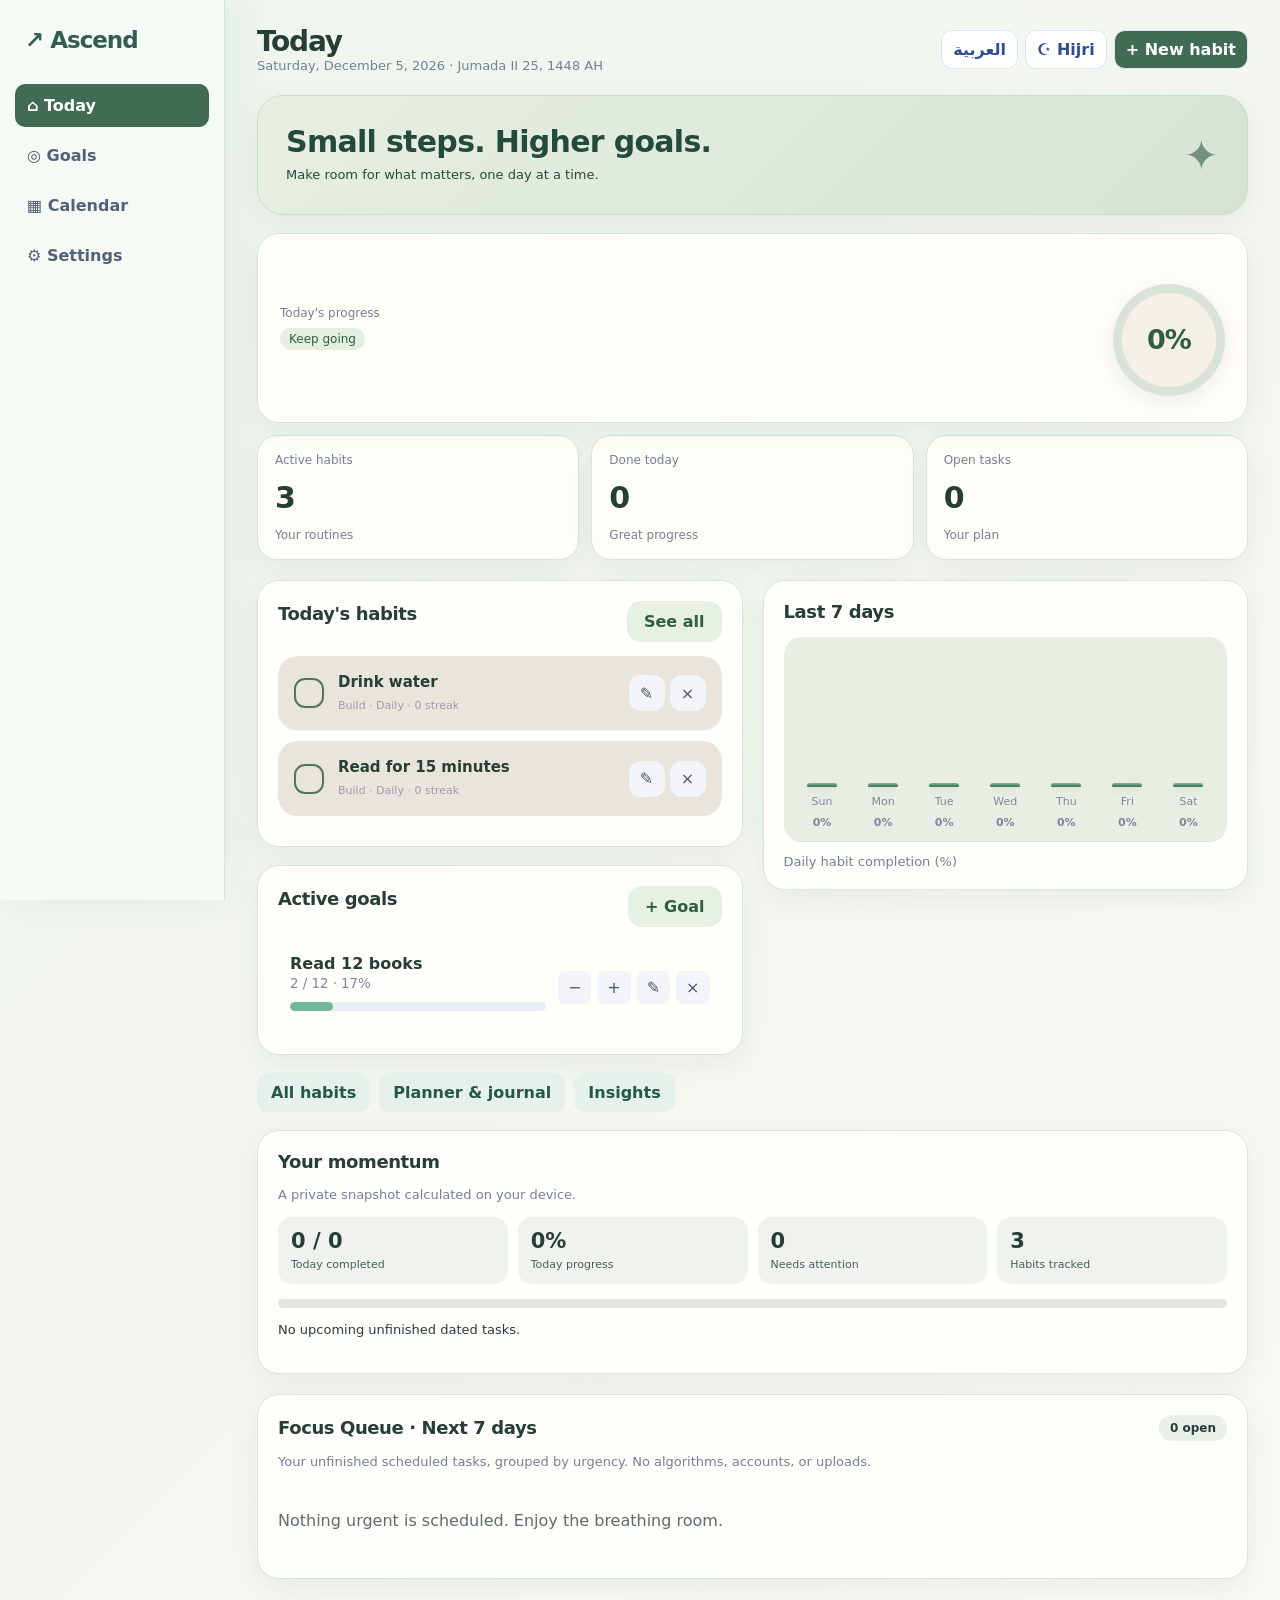
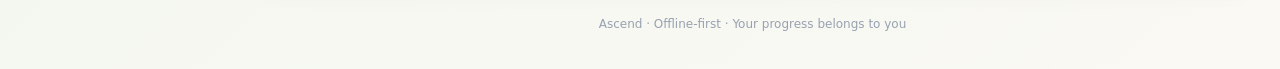
==== app/src/main/assets/index.html @ fe1923c5 "Ascend 53 - Full artwork gallery and mobile polish" ====
<!doctype html><html lang="en"><head><meta charset="utf-8"><meta name="viewport" content="width=device-width,initial-scale=1"><meta name="theme-color" content="#172d59"><title>Ascend · Small steps. Higher goals.</title><style>
:root{font-family:system-ui,-apple-system,sans-serif;color:#20283b;background:#f3f5fa}*{box-sizing:border-box}body{margin:0}button,input,select,textarea{font:inherit}button{cursor:pointer;border:0}button:focus-visible,input:focus-visible{outline:3px solid #80b8fa}.app{display:flex;min-height:100vh;max-width:1500px;margin:auto}.side{width:225px;background:white;padding:27px 15px;display:flex;flex-direction:column;gap:7px;border-right:1px solid #e6eaf1;position:sticky;top:0;height:100vh}.brand{font-size:22px;font-weight:800;color:#203e9c;padding:0 10px 24px}.nav{padding:12px;border-radius:10px;text-align:left;background:transparent;color:#536078}.nav.active{background:#203e9c;color:white}.main{flex:1;padding:26px 32px;min-width:0}.top{display:flex;justify-content:space-between;align-items:center;gap:10px;margin-bottom:22px}.top h1{margin:0;font-size:28px}.muted{color:#758095;font-size:13px}.btn{background:#203e9c;color:white;padding:11px 17px;border-radius:10px;font-weight:600}.btn.secondary{background:#eef2fb;color:#203e9c}.btn.danger{background:#ffeded;color:#a42d3b}.stats{display:grid;grid-template-columns:repeat(4,1fr);gap:14px;margin-bottom:20px}.stat,.panel{background:white;border:1px solid #e9edf4;border-radius:16px;padding:20px;box-shadow:0 3px 16px #1a2b4810}.stat strong{display:block;font-size:29px;margin:6px 0}.columns{display:grid;grid-template-columns:1.15fr 1fr;gap:18px}.panel{margin-bottom:18px}.panel h2{margin:0 0 15px;font-size:18px}.entry{display:flex;align-items:center;gap:12px;padding:13px 0;border-bottom:1px solid #eff1f6}.entry:last-child{border:0}.entry .details{flex:1;min-width:0}.entry b{display:block}.entry small{color:#7d8798}.tick{width:25px;height:25px;accent-color:#4ab69d}.chip{display:inline-block;border-radius:30px;background:#e9f7f2;color:#26856e;padding:4px 9px;font-size:12px}.actions{display:flex;gap:6px}.iconbtn{background:#f2f4f8;color:#4d5870;border-radius:7px;padding:7px 10px}.progress{height:9px;background:#e9edf5;border-radius:30px;overflow:hidden;margin:10px 0}.progress>div{height:100%;background:#58bca8;border-radius:30px}.calendar{display:grid;grid-template-columns:repeat(7,1fr);gap:5px;text-align:center}.day{padding:10px 2px;border-radius:9px;font-size:12px;background:#f5f7fb;color:#475168}.day.head{background:none;font-weight:700;color:#8893a5}.day.today{outline:2px solid #203e9c}.day.done{background:#d8f3e9;color:#15634f}.day.empty{background:transparent}.bars{display:flex;align-items:end;gap:10px;height:160px;border-bottom:1px solid #d9e0ea;padding-top:10px}.barwrap{flex:1;text-align:center;font-size:11px;color:#7d8798}.bar{background:#6cc8b3;border-radius:6px 6px 0 0;min-height:3px}.toolbar{display:flex;justify-content:space-between;gap:10px;align-items:center;margin-bottom:14px}.field{width:100%;padding:12px;border:1px solid #dbe1ec;border-radius:9px;margin:6px 0 13px;background:white}.modalback{position:fixed;inset:0;background:#0b183b8c;display:none;align-items:center;justify-content:center;padding:16px;z-index:3}.modalback.show{display:flex}.modal{width:min(440px,100%);background:white;padding:24px;border-radius:18px;max-height:90vh;overflow:auto}.modal h2{margin-top:0}.row{display:flex;gap:9px;align-items:center}.emptymsg{color:#8a94a6;padding:20px;text-align:center}.section{display:none}.section.active{display:block}.note{white-space:pre-wrap;line-height:1.5}.footer{color:#98a1b0;font-size:12px;padding-top:12px}.mobilebar{display:none}body.dark{background:#121927;color:#e9eef8}body.dark .side,body.dark .stat,body.dark .panel,body.dark .modal{background:#1e293b;color:#e9eef8;border-color:#334155}body.dark .nav{color:#d1daeb}body.dark .nav.active{color:white}body.dark .field{background:#162033;color:white;border-color:#42516b}body.dark .entry{border-color:#334155}body.dark .day{background:#2b3a50;color:#e1e8f6}body.dark .day.done{background:#225b4e}body.dark .day.head{background:none}@media(max-width:900px){.side{width:75px;padding:20px 7px}.brand{font-size:15px;padding:5px}.nav{font-size:0;text-align:center}.nav::first-letter{font-size:20px}.main{padding:20px}.stats{grid-template-columns:repeat(2,1fr)}}@media(max-width:650px){.app{display:block;padding-bottom:66px}.side{position:fixed;top:auto;bottom:0;width:100%;height:65px;flex-direction:row;justify-content:space-around;align-items:center;z-index:2;padding:5px;box-shadow:0 -2px 20px #1423431c}.brand{display:none}.nav{padding:10px 7px;flex:1;font-size:10px}.nav::first-letter{font-size:16px}.main{padding:18px 13px}.top h1{font-size:23px}.stats{gap:8px}.stat{padding:12px}.stat strong{font-size:23px}.columns{grid-template-columns:1fr}.panel{padding:15px}.top .btn{font-size:12px;padding:9px}}
</style><style>
:root{--accent:#3155ba}body{background:linear-gradient(135deg,#edf4ff 0%,#f8f5fc 55%,#edf8f5 100%);background-attachment:fixed}.side{background:#ffffffed;box-shadow:8px 0 40px #233c6710}.brand{letter-spacing:-.7px}.nav{transition:background .2s,transform .2s}.nav:hover{background:#edf2ff;transform:translateX(2px)}.nav.active{background:linear-gradient(110deg,#2643a2,#5375d4);box-shadow:0 5px 12px #2b4dbb33}.stat,.panel{border:1px solid #ffffff;box-shadow:0 9px 32px #1c35620c;border-radius:20px}.stat:nth-child(1){background:linear-gradient(140deg,#e5ebff,#fff)}.stat:nth-child(2){background:linear-gradient(140deg,#e5f8f0,#fff)}.stat:nth-child(3){background:linear-gradient(140deg,#f4eaff,#fff)}.stat:nth-child(4){background:linear-gradient(140deg,#fff1e8,#fff)}.btn{background:linear-gradient(115deg,#2848aa,#496cce);box-shadow:0 4px 13px #2848aa24}.btn.secondary{background:#edf2fc;box-shadow:none}.entry{border-radius:11px;padding-inline:7px;transition:background .15s}.entry:hover{background:#f7f9ff}.day{min-height:38px;display:flex;align-items:center;justify-content:center}.day.done{background:#c9f0e3}.langtools{display:flex;gap:7px;align-items:center;flex-wrap:wrap}.langtools button{padding:9px 11px;border-radius:11px;background:#fff;color:#304d92;border:1px solid #dce5f5;font-weight:700}.calendar-actions{display:flex;gap:7px;align-items:center;justify-content:space-between;margin-bottom:14px}.calendar-actions button{border-radius:9px;background:#eef2fa;padding:7px 11px;color:#233d78}.cal-sub{font-size:12px;color:#7c8799;margin-bottom:10px}.hero{border-radius:20px;padding:20px;margin-bottom:18px;background:linear-gradient(115deg,#263f98,#5d75c7 65%,#788ccf);color:#fff;display:flex;justify-content:space-between;gap:12px;align-items:center}.hero h2{margin:0 0 5px;font-size:23px}.hero p{margin:0;color:#e5eafe;font-size:13px}.hero .spark{font-size:38px}.locale-ar{direction:rtl}.locale-ar .nav{text-align:right}.locale-ar .side{border-right:0;border-left:1px solid #e6eaf1}.locale-ar .entry,.locale-ar .top{direction:rtl}.locale-ar .bars{direction:ltr}.locale-ar .calendar{direction:ltr}.locale-ar .calendar .day{direction:rtl}.locale-ar .nav:hover{transform:none}body.dark .hero{background:linear-gradient(115deg,#2b3c76,#4d659b)}body.dark .stat{background:#1e293b}body.dark .langtools button,body.dark .calendar-actions button{background:#29384f;color:#e2e9f9;border-color:#3a4c67}body.dark .entry:hover{background:#28364b}body.dark .cal-sub{color:#aebbd0}@media(max-width:650px){.top{align-items:flex-start;flex-wrap:wrap}.langtools{width:100%;justify-content:flex-start}.hero{padding:16px}.hero h2{font-size:20px}.nav{font-size:10px}.day{min-height:34px}}
</style><link rel="stylesheet" href="themes/themes.css"><link rel="stylesheet" href="themes/dashboard.css"><style id="ascend37CalendarJournalStyle">
.ascend-day-journal{margin-top:22px;padding:20px;border:1px solid var(--border,rgba(120,130,130,.28));border-radius:18px;background:var(--card,rgba(128,128,128,.07));display:grid;gap:10px}
.ascend-day-journal label{font-weight:750;font-size:1.08rem}
.ascend-day-journal p{margin:0;opacity:.76;font-size:.9rem}
.ascend-day-journal textarea{display:block;box-sizing:border-box;width:100%;min-height:125px;padding:13px;border-radius:12px;border:1px solid var(--border,rgba(120,130,130,.35));background:var(--bg,#fff);color:var(--text,inherit);font:inherit;resize:vertical}
.ascend-journal-footer{display:flex;justify-content:flex-end;align-items:center;gap:14px;flex-wrap:wrap}
.ascend-journal-footer button{padding:10px 16px;border:0;border-radius:12px;background:var(--accent,#407e69);color:white;font:inherit;font-weight:650;cursor:pointer}
.ascend-item-cancelled{opacity:.7;border-style:dashed!important}
.ascend-item-cancelled .ascend-result-copy strong{text-decoration:line-through}
.ascend-item-cancelled .ascend-priority-tag{opacity:.6}
@media(max-width:650px){.ascend-day-journal{padding:14px}}
</style>
</head><body><div class="app"><aside class="side"><div class="brand">↗ Ascend</div><button class="nav active" data-page="dashboard">⌂ Today</button><button class="nav" data-page="goals">◎ Goals</button><button class="nav" data-page="calendarPage">▦ Calendar</button><button class="nav" data-page="settings">⚙ Settings</button></aside><main class="main"><div class="top"><div><h1 id="heading">Your dashboard</h1><div class="muted" id="today"></div></div><div class="langtools"><button id="langBtn" onclick="switchLanguage()">العربية</button><button id="calModeBtn" onclick="switchCalendar()">☪ Hijri</button><button class="btn" onclick="openModal('habit')">+ New habit</button></div></div><section id="dashboard" class="section active"><div class="hero"><div><h2 id="heroTitle">Small steps. Higher goals.</h2><p id="heroText">Make room for what matters, one day at a time.</p></div><span class="spark">✦</span></div><div class="stats"><div class="stat"><span class="muted">Today's progress</span><strong id="sProgress">0%</strong><span class="chip">Keep going</span></div><div class="stat"><span class="muted">Active habits</span><strong id="sHabits">0</strong><span class="muted">Your routines</span></div><div class="stat"><span class="muted">Done today</span><strong id="sDone">0</strong><span class="muted">Great progress</span></div><div class="stat"><span class="muted">Open tasks</span><strong id="sTasks">0</strong><span class="muted">Your plan</span></div></div><div class="columns"><div><div class="panel"><div class="toolbar"><h2>Today's habits</h2><button class="btn secondary" onclick="page('habits')">See all</button></div><div id="dashHabits"></div></div><div class="panel"><div class="toolbar"><h2>Active goals</h2><button class="btn secondary" onclick="openModal('goal')">+ Goal</button></div><div id="dashGoals"></div></div></div><div><div class="panel"><h2 id="calTitle">Calendar</h2><div class="calendar-actions"><button onclick="changeMonth(-1)" aria-label="Previous month">‹</button><span id="calLabel"></span><button onclick="changeMonth(1)" aria-label="Next month">›</button><button onclick="goToday()" id="goTodayBtn">Today</button></div><div id="calNote" class="cal-sub"></div><div class="ascend-search"><label for="ascendSearch">Search calendar / بحث في التقويم</label><input class="field" id="ascendSearch" type="search" placeholder="Search tasks, appointments, 🦷 ..." autocomplete="off"><div id="ascendSearchResults" aria-live="polite"></div></div><div class="calendar" id="calendar"></div><div id="ascendDayItems" aria-live="polite"></div><div class="ascend-refresh-tools"><span id="ascendRefreshHint">Progress updates automatically. If the display looks outdated, tap Refresh.</span><button type="button" id="ascendRefreshNow" onclick="ascendRefreshDirect()">↻ Refresh progress</button></div></div><div class="panel"><h2>Last 7 days</h2><div id="chart" class="bars"></div><div class="muted" style="margin-top:12px">Daily habit completion (%)</div></div></div></div></section><section id="calendarPage" class="section"><div id="calendarDestination"></div></section><section id="habits" class="section"><div class="panel"><div class="toolbar"><h2>My habits</h2><button class="btn" onclick="openModal('habit')">+ Add habit</button></div><div id="allHabits"></div></div></section><section id="goals" class="section"><div class="panel"><div class="toolbar"><h2>My goals</h2><button class="btn" onclick="openModal('goal')">+ Add goal</button></div><div id="allGoals"></div></div></section><section id="planner" class="section"><div class="panel"><div class="toolbar"><h2>Daily tasks</h2><button class="btn" onclick="openModal('task')">+ Task</button></div><div id="allTasks"></div></div><div class="panel"><h2>Private journal</h2><div class="muted">Write a reflection for today. Saved on this device.</div><textarea class="field" rows="7" id="journal" placeholder="What went well today?"></textarea><button class="btn" onclick="saveJournal()">Save reflection</button></div></section><section id="insights" class="section"><div class="stats"><div class="stat"><span class="muted">Completion today</span><strong id="iToday">0%</strong></div><div class="stat"><span class="muted">Last 7 days average</span><strong id="iWeek">0%</strong></div><div class="stat"><span class="muted">Completed goals</span><strong id="iGoals">0</strong></div><div class="stat"><span class="muted">Tasks finished</span><strong id="iTasks">0</strong></div></div><div class="panel"><h2>Weekly progress</h2><div id="insightChart" class="bars"></div></div><div class="panel"><h2>Habits and streaks</h2><div id="streaks"></div></div></section><section id="settings" class="section"><div class="panel"><h2>Appearance</h2>
<label for="sdTheme">Choose your theme</label>
<select id="sdTheme" onchange="setSteadyTheme(this.value)">
<option value="premium-minimal">Premium Minimal (Free)</option>
<option value="modern-colorful">Modern Colorful (Free)</option>
</select>
<script>
function setSteadyTheme(theme){
  if(!['premium-minimal','modern-colorful'].includes(theme))return;
  document.body.dataset.theme=theme;
  localStorage.setItem('steadyday-theme',theme);
}
document.addEventListener('DOMContentLoaded',()=>{
  const saved=localStorage.getItem('steadyday-theme')||'premium-minimal';
  setSteadyTheme(saved);
  document.getElementById('sdTheme').value=saved;
});
</script><button class="btn secondary" onclick="toggleTheme()">Toggle dark mode</button><div class="ascend-theme-preview-section"><h3>Upcoming premium themes</h3><p class="muted">Explore the palettes. These are previews only; premium activation is not yet available.</p><div class="ascend-theme-previews" role="group" aria-label="Upcoming premium theme previews"><div class="ascend-theme-preview ascend-preview-midnight"><b>Midnight Focus</b><small>Indigo · blue · clarity</small></div><div class="ascend-theme-preview ascend-preview-ocean"><b>Ocean Breeze</b><small>Teal · sky · calm</small></div><div class="ascend-theme-preview ascend-preview-desert"><b>Desert Harmony</b><small>Sand · copper · warmth</small></div></div></div></div><div class="panel"><h2>Data and privacy</h2><p class="muted">Your information stays in this browser's local storage. No account, ads, analytics trackers or network connection required. Clearing site data may erase your progress.</p><div class="row" style="flex-wrap:wrap"><button class="btn" onclick="exportData()">Export backup (JSON)</button><button class="btn secondary" onclick="document.getElementById('importFile').click()">Import backup</button><input id="importFile" type="file" accept="application/json" style="display:none" onchange="importData(event)"><button class="btn danger" onclick="resetData()">Erase all data</button></div></div><div class="panel"><h2>About Ascend</h2><p>Build better habits, one day at a time. No ads, gambling, interest products, or subscriptions.</p><p class="muted">Interactive browser prototype. Android APK and notifications are not included in this preview.</p></div></section><div class="footer">Ascend · Offline-first · Your progress belongs to you</div></main></div><div class="modalback" id="modalBack"><div class="modal"><div class="toolbar"><h2 id="modalTitle">Add</h2><button class="iconbtn" onclick="closeModal()">✕</button></div><form id="editor"><input type="hidden" id="kind"><input type="hidden" id="editId"><label>Name</label><input id="name" class="field" required maxlength="80" placeholder="e.g. Read for 15 minutes"><div id="extra"></div><div class="row" style="justify-content:flex-end"><button type="button" class="btn secondary" onclick="closeModal()">Cancel</button><button type="submit" class="btn">Save</button></div></form></div></div><script>
function ascendPriority(t){const p=String((t&&t.priority)||'Normal').trim().toLowerCase();return ['high','urgent','critical'].includes(p)?'high':p==='low'?'low':'normal'}
function ascendPriorityText(t){const p=ascendPriority(t);const ar=document.documentElement.lang==='ar';return p==='high'?(ar?'أولوية عالية':'High priority'):p==='low'?(ar?'أولوية منخفضة':'Low priority'):(ar?'أولوية عادية':'Normal priority')}

const KEY='steadyday2-v1';const iso=d=>`${d.getFullYear()}-${String(d.getMonth()+1).padStart(2,'0')}-${String(d.getDate()).padStart(2,'0')}`;const today=()=>iso(new Date());const id=()=>String(Date.now())+Math.random().toString(36).slice(2,6);let data;try{data=JSON.parse(localStorage.getItem(KEY))}catch(e){}if(!data||!Array.isArray(data.habits))data={habits:[{id:id(),name:'Drink water',type:'positive',days:[0,1,2,3,4,5,6],log:{}},{id:id(),name:'Read for 15 minutes',type:'positive',days:[0,1,2,3,4,5,6],log:{}},{id:id(),name:'Exercise',type:'positive',days:[1,3,5],log:{}}],goals:[{id:id(),name:'Read 12 books',target:12,value:2}],tasks:[],journal:{},dark:false};data.goals??=[];data.tasks??=[];data.journal??={};const save=()=>{try{localStorage.setItem(KEY,JSON.stringify(data))}catch(e){alert('Unable to save. Check browser storage settings.')}};const esc=s=>String(s).replace(/[&<>"']/g,c=>({'&':'&amp;','<':'&lt;','>':'&gt;','"':'&quot;',"'":'&#39;'}[c]));const due=(h,date)=>h.days.includes(date.getDay());const done=(h,date)=>!!h.log[iso(date)];const dateAt=n=>{let d=new Date();d.setHours(12,0,0,0);d.setDate(d.getDate()+n);return d};const pct=d=>{let hs=data.habits.filter(h=>due(h,d));return hs.length?Math.round(hs.filter(h=>done(h,d)).length/hs.length*100):0};function streak(h){let n=0;for(let i=0;i<365;i++){let d=dateAt(-i);if(!due(h,d))continue;if(done(h,d))n++;else if(i!==0)return n;else if(i===0&&done(h,dateAt(-1)))continue;else if(i===0)continue;}return n}function habitRow(h){let active=due(h,new Date());return `<div class="entry"><input aria-label="Complete ${esc(h.name)}" class="tick" type="checkbox" ${done(h,new Date())?'checked':''} ${active?'':'disabled'} onchange="toggleHabit('${h.id}')"><div class="details"><b>${esc(h.name)}</b><small>${h.type==='negative'?'Avoid':'Build'} · ${h.days.length===7?'Daily':h.days.length+' days/week'} · ${streak(h)} streak ${!active?'· Not scheduled today':''}</small></div><div class="actions"><button class="iconbtn" aria-label="Edit" onclick="openModal('habit','${h.id}')">✎</button><button class="iconbtn" aria-label="Delete" onclick="remove('habit','${h.id}')">×</button></div></div>`}function goalRow(g){let p=Math.min(100,Math.round(g.value/g.target*100));return `<div class="entry"><div class="details"><b>${esc(g.name)}</b><small>${g.value} / ${g.target} · ${p}%</small><div class="progress"><div style="width:${p}%"></div></div></div><div class="actions"><button class="iconbtn" onclick="stepGoal('${g.id}',-1)">−</button><button class="iconbtn" onclick="stepGoal('${g.id}',1)">+</button><button class="iconbtn" onclick="openModal('goal','${g.id}')">✎</button><button class="iconbtn" onclick="remove('goal','${g.id}')">×</button></div></div>`}function taskRow(t){return `<div class="entry ascend-task-row ascend-priority-${ascendPriority(t)} ${t.done?'ascend-item-completed':''}"><input class="tick" type="checkbox" ${t.done?'checked':''} onchange="toggleTask('${t.id}')"><div class="details"><b style="${t.done?'text-decoration:line-through;color:#8d96a7':''}">${esc(t.emoji||'')} ${esc(t.name)}</b><small>${ascendPriorityText(t)} ${t.date?' · '+esc(t.date):''} ${t.time?' · '+esc(t.time):''}</small></div><button class="iconbtn" onclick="remove('task','${t.id}')">×</button></div>`}function calendar(){let now=new Date(),first=new Date(now.getFullYear(),now.getMonth(),1),days=new Date(now.getFullYear(),now.getMonth()+1,0).getDate();document.getElementById('calTitle').textContent=now.toLocaleString('en',{month:'long',year:'numeric'});let s=['Sun','Mon','Tue','Wed','Thu','Fri','Sat'].map(x=>`<div class="day head">${x}</div>`).join('');for(let i=0;i<first.getDay();i++)s+='<div class="day empty"></div>';for(let i=1;i<=days;i++){let d=new Date(now.getFullYear(),now.getMonth(),i),complete=data.habits.some(h=>due(h,d)&&done(h,d));s+=`<div class="day ${complete?'done':''} ${iso(d)===today()?'today':''}" title="${pct(d)}% complete">${i}</div>`}document.getElementById('calendar').innerHTML=s}function bars(){return Array.from({length:7},(_,i)=>{let d=dateAt(i-6),p=pct(d);return `<div class="barwrap"><div class="bar" title="${p}%" style="height:${Math.max(3,p*1.35)}px"></div><div>${d.toLocaleDateString('en',{weekday:'short'})}</div><b>${p}%</b></div>`}).join('')}function render(){let hs=data.habits.filter(h=>due(h,new Date())),completed=hs.filter(h=>done(h,new Date())).length;document.getElementById('today').textContent=new Date().toLocaleDateString('en',{weekday:'long',day:'numeric',month:'long',year:'numeric'});document.getElementById('sProgress').textContent=pct(new Date())+'%';document.getElementById('sHabits').textContent=data.habits.length;document.getElementById('sDone').textContent=completed;document.getElementById('sTasks').textContent=data.tasks.filter(t=>!t.done).length;document.getElementById('dashHabits').innerHTML=hs.map(habitRow).join('')||'<div class="emptymsg">No habits scheduled today.</div>';document.getElementById('allHabits').innerHTML=data.habits.map(habitRow).join('')||'<div class="emptymsg">Add your first habit.</div>';document.getElementById('dashGoals').innerHTML=data.goals.slice(0,3).map(goalRow).join('')||'<div class="emptymsg">Set a goal to get started.</div>';document.getElementById('allGoals').innerHTML=data.goals.map(goalRow).join('')||'<div class="emptymsg">Add your first goal.</div>';document.getElementById('allTasks').innerHTML=data.tasks.map(taskRow).join('')||'<div class="emptymsg">Your task list is clear.</div>';document.getElementById('journal').value=data.journal[today()]||'';document.getElementById('chart').innerHTML=bars();document.getElementById('insightChart').innerHTML=bars();calendar();document.getElementById('iToday').textContent=pct(new Date())+'%';document.getElementById('iWeek').textContent=Math.round(Array.from({length:7},(_,i)=>pct(dateAt(-i))).reduce((a,b)=>a+b,0)/7)+'%';document.getElementById('iGoals').textContent=data.goals.filter(g=>g.value>=g.target).length;document.getElementById('iTasks').textContent=data.tasks.filter(t=>t.done).length;document.getElementById('streaks').innerHTML=data.habits.map(h=>`<div class="entry"><div class="details"><b>${esc(h.name)}</b><small>${streak(h)} scheduled completions in current streak</small></div></div>`).join('')||'<div class="emptymsg">No habits yet.</div>';document.body.classList.toggle('dark',!!data.dark);
const ring=document.getElementById('sProgress');
if(ring){
  const value=Math.max(0,Math.min(100,parseFloat(ring.textContent)||0));
  ring.style.setProperty('--sd-progress',value+'%');
}
ascend20Render();save()}function page(p){document.querySelectorAll('.section').forEach(x=>x.classList.toggle('active',x.id===p));document.querySelectorAll('.nav').forEach(x=>x.classList.toggle('active',x.dataset.page===p));document.getElementById('heading').textContent=({dashboard:'Your dashboard',habits:'Your habits',goals:'Your goals',planner:'Daily planner',insights:'Your insights',settings:'Settings'})[p];render();window.scrollTo(0,0)}document.querySelectorAll('.nav').forEach(b=>b.onclick=()=>page(b.dataset.page));function toggleHabit(x){let h=data.habits.find(h=>h.id===x);if(!h||!due(h,new Date()))return;h.log[today()]=!h.log[today()];render()}function toggleTask(x){let t=data.tasks.find(t=>t.id===x);if(t)t.done=!t.done;render()}function stepGoal(x,delta){let g=data.goals.find(g=>g.id===x);if(g)g.value=Math.min(g.target,Math.max(0,g.value+delta));render()}function remove(k,x){if(!confirm('Delete this item?'))return;let arr=k==='habit'?'habits':k==='goal'?'goals':'tasks';data[arr]=data[arr].filter(o=>o.id!==x);render()}function openModal(kind,edit=''){document.getElementById('editor').reset();document.getElementById('kind').value=kind;document.getElementById('editId').value=edit;let arr=data[kind==='habit'?'habits':kind==='goal'?'goals':'tasks'],obj=arr.find(o=>o.id===edit);document.getElementById('modalTitle').textContent=(edit?'Edit ':'Add ')+kind;document.getElementById('name').value=obj?.name||'';document.getElementById('extra').innerHTML=kind==='habit'?`<label>Habit type</label><select class="field" id="habitType"><option value="positive">Positive habit</option><option value="negative">Habit to avoid</option></select><label>Repeat on</label><div class="row" style="flex-wrap:wrap;margin:10px 0 16px">${['Sun','Mon','Tue','Wed','Thu','Fri','Sat'].map((d,i)=>`<label style="font-size:12px"><input type="checkbox" class="weekday" value="${i}" ${(!obj||obj.days.includes(i))?'checked':''}>${d}</label>`).join('')}</div>`:kind==='goal'?`<label>Target number</label><input class="field" id="target" type="number" min="1" max="1000000" required value="${obj?.target||10}"><label>Current progress</label><input class="field" id="value" type="number" min="0" max="1000000" required value="${obj?.value||0}">`:`<label>Priority</label><select class="field" id="priority"><option>Normal</option><option>High</option><option>Low</option></select><label>Emoji / الرمز</label><div class="ascend-emojis" id="ascendEmojiChoices">${['🦷','📅','💊','📚','💼','🎂','🏃','🛒','✈️','⭐','❤️','📝'].map(e=>`<button type="button" class="ascend-emoji" onclick="document.getElementById('taskEmoji').value='${e}';document.querySelectorAll('.ascend-emoji').forEach(b=>b.classList.toggle('chosen',b.textContent==='${e}'))">${e}</button>`).join('')}</div><input class="field" id="taskEmoji" maxlength="12" placeholder="Optional emoji" value="${esc(obj?.emoji||'')}"><label>Date / التاريخ</label><input class="field" type="date" id="taskDate" value="${esc(obj?.date||'')}"><label>Time (optional) / الوقت</label><input class="field" type="time" id="taskTime" value="${esc(obj?.time||'')}">`;if(obj&&kind==='habit')document.getElementById('habitType').value=obj.type;if(obj&&kind==='task')document.getElementById('priority').value=obj.priority;document.getElementById('modalBack').classList.add('show')}function closeModal(){document.getElementById('modalBack').classList.remove('show')}document.getElementById('editor').onsubmit=e=>{e.preventDefault();let k=document.getElementById('kind').value,x=document.getElementById('editId').value,n=document.getElementById('name').value.trim();if(!n)return;let arr=data[k==='habit'?'habits':k==='goal'?'goals':'tasks'],obj=arr.find(o=>o.id===x);if(k==='habit'){let days=[...document.querySelectorAll('.weekday:checked')].map(el=>+el.value);if(!days.length){alert('Choose at least one day.');return}if(obj)Object.assign(obj,{name:n,type:document.getElementById('habitType').value,days});else arr.push({id:id(),name:n,type:document.getElementById('habitType').value,days,log:{}})}else if(k==='goal'){let target=+document.getElementById('target').value,value=+document.getElementById('value').value;if(!Number.isFinite(target)||target<1||!Number.isFinite(value)||value<0)return;let item={name:n,target,value:Math.min(value,target)};if(obj)Object.assign(obj,item);else arr.push({id:id(),...item})}else{if(obj){Object.assign(obj,{name:n,priority:document.getElementById('priority').value,emoji:document.getElementById('taskEmoji').value.trim(),date:document.getElementById('taskDate').value,time:document.getElementById('taskTime').value})}else arr.push({id:id(),name:n,priority:document.getElementById('priority').value,emoji:document.getElementById('taskEmoji').value.trim(),date:document.getElementById('taskDate').value,time:document.getElementById('taskTime').value,done:false})}closeModal();render();if(typeof drawCalendar==='function')drawCalendar()};function saveJournal(){data.journal[today()]=document.getElementById('journal').value;save();alert('Reflection saved locally.')}function toggleTheme(){data.dark=!data.dark;render()}function exportData(){let blob=new Blob([JSON.stringify(data,null,2)],{type:'application/json'}),url=URL.createObjectURL(blob),a=document.createElement('a');a.href=url;a.download='Ascend-backup-'+today()+'.json';a.click();setTimeout(()=>URL.revokeObjectURL(url),1000)}function importData(e){let f=e.target.files[0];if(!f)return;let r=new FileReader();r.onload=()=>{try{let v=JSON.parse(r.result);if(!Array.isArray(v.habits)||!Array.isArray(v.goals)||!Array.isArray(v.tasks)||!v.journal||typeof v.journal!=='object')throw Error('Invalid backup');if(!confirm('Replace your current data with this backup?'))return;data=v;render();alert('Backup restored.')}catch(err){alert('Could not import: invalid Ascend backup.')}};r.readAsText(f);e.target.value=''}function resetData(){if(confirm('Permanently erase ALL Ascend data on this device?')){localStorage.removeItem(KEY);location.reload()}}render();
</script><script>
(function(){
const dict={
'Your dashboard':'لوحة التحكم','Your habits':'عاداتك','Your goals':'أهدافك','Daily planner':'المخطط اليومي','Your insights':'إحصاءاتك','Settings':'الإعدادات','⌂ Today':'⌂ الرئيسية','✓ Habits':'✓ العادات','◎ Goals':'◎ الأهداف','▤ Planner':'▤ المخطط','▥ Insights':'▥ التحليلات','⚙ Settings':'⚙ الإعدادات','+ New habit':'+ عادة جديدة','+ Add habit':'+ إضافة عادة','+ Add goal':'+ إضافة هدف','+ Goal':'+ هدف','+ Task':'+ مهمة','See all':'عرض الكل','Today\'s progress':'إنجاز اليوم','Active habits':'العادات النشطة','Done today':'المكتمل اليوم','Open tasks':'المهام المتبقية','Keep going':'استمر','Your routines':'روتينك','Great progress':'تقدم رائع','Your plan':'خطتك','Today\'s habits':'عادات اليوم','Active goals':'الأهداف النشطة','Last 7 days':'آخر ٧ أيام','Daily habit completion (%)':'نسبة إنجاز العادات اليومية (%)','My habits':'عاداتي','My goals':'أهدافي','Daily tasks':'المهام اليومية','Private journal':'مذكرات خاصة','Write a reflection for today. Saved on this device.':'اكتب تأملاتك لهذا اليوم. تحفظ على جهازك.','Save reflection':'حفظ المذكرات','Completion today':'إنجاز اليوم','Last 7 days average':'متوسط آخر ٧ أيام','Completed goals':'الأهداف المكتملة','Tasks finished':'المهام المنجزة','Weekly progress':'التقدم الأسبوعي','Habits and streaks':'العادات والاستمرارية','Appearance':'المظهر','Toggle dark mode':'تبديل الوضع الداكن','Data and privacy':'البيانات والخصوصية','Export backup (JSON)':'تصدير نسخة احتياطية','Import backup':'استيراد نسخة احتياطية','Erase all data':'مسح جميع البيانات','About Ascend':'حول أسيند','Build better habits, one day at a time. No ads, gambling, interest products, or subscriptions.':'ابنِ عادات أفضل يومًا بعد يوم. بدون إعلانات أو قمار أو منتجات ربوية أو اشتراكات.','Interactive browser prototype. Android APK and notifications are not included in this preview.':'نسخة تجريبية للمتصفح. لا تتضمن ملف APK أو الإشعارات.','Ascend · Offline-first · Your progress belongs to you':'أسيند · يعمل دون إنترنت · بياناتك ملكك','Ascend · Offline-first · Your progress belongs to you':'أسيند · يعمل دون إنترنت · بياناتك ملكك','Name':'الاسم','Add habit':'إضافة عادة','Edit habit':'تعديل عادة','Add goal':'إضافة هدف','Edit goal':'تعديل هدف','Add task':'إضافة مهمة','Edit task':'تعديل مهمة','Habit type':'نوع العادة','Positive habit':'عادة إيجابية','Habit to avoid':'عادة أريد تجنبها','Repeat on':'تكرار في','Target number':'الهدف العددي','Current progress':'التقدم الحالي','Priority':'الأولوية','Normal':'عادي','High':'مرتفع','Low':'منخفض','Avoid':'تجنب','Build':'بناء','Daily':'يومي','Not scheduled today':'غير مجدول اليوم','Normal priority':'أولوية عادية','High priority':'أولوية مرتفعة','Low priority':'أولوية منخفضة','No habits scheduled today.':'لا توجد عادات مجدولة اليوم.','Add your first habit.':'أضف أول عادة لك.','Set a goal to get started.':'حدد هدفًا للبدء.','Add your first goal.':'أضف أول هدف لك.','Your task list is clear.':'قائمة مهامك فارغة.','No habits yet.':'لا توجد عادات بعد.','Today':'اليوم','Calendar':'التقويم','Gregorian':'ميلادي','Hijri':'هجري','Small steps. Higher goals.':'خطوات صغيرة. تقدم يستحق.','Make room for what matters, one day at a time.':'خصص وقتًا لما يهمك، يومًا بعد يوم.','Ascend':'Ascend','Save':'حفظ','Cancel':'إلغاء','Delete':'حذف','days/week':'أيام/أسبوع','streak':'سلسلة','scheduled completions in current streak':'إنجازات متتالية في الأيام المجدولة','days':'أيام','No account, ads, analytics trackers or network connection required. Clearing site data may erase your progress.':'لا يتطلب حسابًا أو إعلانات أو اتصالًا بالشبكة. قد يؤدي مسح بيانات المتصفح إلى فقدان تقدمك.'};
let lang=localStorage.getItem('steadyday_lang')||'en',mode=localStorage.getItem('steadyday_calendar')||'gregory',offset=0;
const gregDate=(d,l)=>new Intl.DateTimeFormat(l==='ar'?'ar-SA':'en-US',{year:'numeric',month:'long',day:'numeric',weekday:'long',calendar:'gregory'}).format(d);
const hijriFmt=(d,l,opts)=>new Intl.DateTimeFormat(l==='ar'?'ar-SA-u-ca-islamic-umalqura':'en-US-u-ca-islamic-umalqura',{...opts,era:undefined}).format(d).replace(/\s*(?:BC|AD)\b/g,' AH');
const getParts=d=>{let a=new Intl.DateTimeFormat('en-US-u-ca-islamic-umalqura',{year:'numeric',month:'numeric',day:'numeric'}).formatToParts(d);let obj={};a.forEach(x=>{if(x.type==='year'||x.type==='month'||x.type==='day')obj[x.type]=Number(x.value)});return obj};
function translateText(text){if(lang!=='ar')return text;let t=text.trim();if(dict[t])return text.replace(t,dict[t]);let m=t.match(/^(\d+) days\/week$/);if(m)return m[1]+' أيام/أسبوع';m=t.match(/^(\d+) streak$/);if(m)return 'سلسلة '+m[1];m=t.match(/^(\d+) scheduled completions in current streak$/);if(m)return m[1]+' إنجازات متتالية';return text}
function applyLanguage(){document.documentElement.lang=lang;document.documentElement.dir=lang==='ar'?'rtl':'ltr';document.body.classList.toggle('locale-ar',lang==='ar');document.getElementById('langBtn').textContent=lang==='ar'?'English':'العربية';document.getElementById('calModeBtn').textContent=mode==='gregory'?(lang==='ar'?'☪ هجري':'☪ Hijri'):(lang==='ar'?'▦ ميلادي':'▦ Gregorian');document.getElementById('heroTitle').textContent=lang==='ar'?dict['Small steps. Higher goals.']:'Small steps. Higher goals.';document.getElementById('heroText').textContent=lang==='ar'?dict['Make room for what matters, one day at a time.']:'Make room for what matters, one day at a time.';document.getElementById('goTodayBtn').textContent=lang==='ar'?'اليوم':'Today';document.querySelectorAll('button, .muted, .stat span, h1, h2, label, .footer, .emptymsg, .chip, .entry small, .modal p, .panel p').forEach(el=>{if(el.closest('#calendar')||el.id==='calLabel'||el.id==='calNote'||el.id==='calTitle'||el.id==='langBtn'||el.id==='calModeBtn'||el.id==='heroTitle'||el.id==='heroText'||el.id==='goTodayBtn')return;Array.from(el.childNodes).filter(n=>n.nodeType===3).forEach(n=>{if(n._steadyOriginal===undefined)n._steadyOriginal=n.nodeValue;n.nodeValue=lang==='ar'?translateText(n._steadyOriginal):n._steadyOriginal})});document.getElementById('today').textContent=gregDate(new Date(),lang)+'  ·  '+hijriFmt(new Date(),lang,{day:'numeric',month:'long',year:'numeric'});drawCalendar()}
function drawCalendar(){let box=document.getElementById('calendar'),now=new Date(),base=new Date(now.getFullYear(),now.getMonth()+offset,1,12),days=[],label='',secondary='';if(mode==='gregory'){let first=new Date(base.getFullYear(),base.getMonth(),1,12),last=new Date(base.getFullYear(),base.getMonth()+1,0,12);for(let d=new Date(first);d<=last;d.setDate(d.getDate()+1))days.push(new Date(d));label=new Intl.DateTimeFormat(lang==='ar'?'ar-SA-u-ca-gregory':'en-US',{month:'long',year:'numeric'}).format(first);secondary=hijriFmt(first,lang,{month:'long',year:'numeric'})+' — '+hijriFmt(last,lang,{month:'long',year:'numeric'})+(lang==='ar'?' · الرقم الصغير هجري':' · Small numbers: Hijri');}else{let anchor=new Date(now.getFullYear(),now.getMonth(),now.getDate(),12);
const hijriMonthStart=d=>{let first=new Date(d);const p=getParts(first);for(let i=0;i<31;i++){let prev=new Date(first);prev.setDate(first.getDate()-1);let q=getParts(prev);if(q.month!==p.month||q.year!==p.year)break;first=prev}return first};
let monthStart=hijriMonthStart(anchor);
for(let step=0;step<Math.abs(offset);step++){let next=new Date(monthStart);next.setDate(next.getDate()+(offset>0?35:-1));monthStart=hijriMonthStart(next)}
anchor=new Date(monthStart);anchor.setDate(anchor.getDate()+14);
let part=getParts(anchor);let start=new Date(anchor);for(let i=0;i<40;i++){let prev=new Date(start);prev.setDate(start.getDate()-1);if(getParts(prev).month!==part.month||getParts(prev).year!==part.year)break;start=prev}for(let i=0;i<31;i++){let d=new Date(start);d.setDate(start.getDate()+i);let p=getParts(d);if(p.month!==part.month||p.year!==part.year)break;days.push(d)}label=hijriFmt(anchor,lang,{month:'long',year:'numeric'});secondary=lang==='ar'?'الرقم الكبير هجري · الصغير ميلادي | أم القرى':'Large number: Hijri · Small: Gregorian | Umm al-Qura'}
let dayNames=lang==='ar'?['الأحد','الاثنين','الثلاثاء','الأربعاء','الخميس','الجمعة','السبت']:['Sun','Mon','Tue','Wed','Thu','Fri','Sat'];let html=dayNames.map(n=>'<div class="day head">'+n+'</div>').join('');for(let i=0;i<days[0].getDay();i++)html+='<div class="day empty"></div>';for(let d of days){let doneDay=data.habits.some(h=>due(h,d)&&done(h,d)),n=mode==='gregory'?d.getDate():getParts(d).day;
let secondaryDay=mode==='gregory'?getParts(d).day:d.getDate();
let secondaryLabel=mode==='gregory'?(lang==='ar'?'هـ':'H'):(lang==='ar'?'م':'G');
html+='<div class="day '+(doneDay?'done ':'')+(iso(d)===today()?'today':'')+'" data-ascend-date="'+iso(d)+'" title="'+pct(d)+'%"><span class="ascend-cal-main-day">'+n+'</span><span class="ascend-cal-secondary-day" aria-label="'+(mode==='gregory'?'Hijri':'Gregorian')+' '+secondaryDay+'">'+secondaryDay+' <small>'+secondaryLabel+'</small></span><span class="ascend-cal-emojis">'+data.tasks.filter(t=>t.date===iso(d)).slice(0,3).map(t=>esc(t.emoji||'📌')).join('')+'</span></div>'}box.innerHTML=html;
box.querySelectorAll('[data-ascend-date]').forEach(cell=>{
 const date=cell.dataset.ascendDate,items=data.tasks.filter(t=>t.date===date);
 const completed=items.filter(t=>t.done).length;
 cell.classList.toggle('ascend-all-complete',items.length>0&&completed===items.length);
 cell.classList.toggle('ascend-part-complete',completed>0&&completed<items.length);cell.classList.toggle('ascend-has-appointments',items.length>0);
 const pending=items.filter(t=>!t.done);const priorityOf=t=>{const v=String(t.priority||'Normal').trim().toLowerCase();return v==='high'||v==='urgent'||v==='critical'?'high':v==='low'?'low':'normal'};const p=pending.some(t=>priorityOf(t)==='high')?'high':pending.some(t=>priorityOf(t)==='normal')?'normal':pending.length?'low':'none';
 cell.classList.remove('ascend-day-priority-high','ascend-day-priority-normal','ascend-day-priority-low');
 if(p!=='none')cell.classList.add('ascend-day-priority-'+p);cell.dataset.ascendPriority=p;const parsed=new Date(date+'T12:00:00');const hijriDay=hijriFmt(parsed,lang,{day:'numeric',month:'long',year:'numeric'});cell.setAttribute('title',date+' | '+hijriDay+' — '+items.length+' appointments, '+completed+' completed'+(p!=='none'?', '+p+' priority':''));
 if(completed>0){
  const badge=document.createElement('span');badge.className='ascend-calendar-status';
  badge.textContent=completed===items.length?'✓ Done':'✓ '+completed+'/'+items.length;
  badge.setAttribute('aria-label',completed+' of '+items.length+' tasks completed');
  cell.append(badge);
 }
});
document.getElementById('calTitle').textContent=lang==='ar'?'التقويم':'Calendar';document.getElementById('calLabel').textContent=label;document.getElementById('calNote').textContent=secondary}
window.switchLanguage=()=>{lang=lang==='ar'?'en':'ar';localStorage.setItem('steadyday_lang',lang);render();applyLanguage()};window.switchCalendar=()=>{mode=mode==='gregory'?'hijri':'gregory';offset=0;localStorage.setItem('steadyday_calendar',mode);applyLanguage()};window.changeMonth=n=>{offset+=n;drawCalendar()};window.goToday=()=>{offset=0;drawCalendar()};
const oldRender=window.render;window.render=function(){oldRender();applyLanguage()};const oldPage=window.page;window.page=function(p){oldPage(p);applyLanguage()};const oldOpen=window.openModal;window.openModal=function(k,id){oldOpen(k,id);applyLanguage()};
applyLanguage();
})();
</script><style>
:root{--accent:#527c70}body{background:#f5f7f4;color:#263b36}.side{border-color:#e8eee9}.brand{color:#315e51}.nav.active{background:#365f53;box-shadow:none}.btn{background:#365f53;box-shadow:none}.btn.secondary{background:#edf4ef;color:#315e51}.hero{background:linear-gradient(115deg,#365f53,#71978a)}.stat:nth-child(n){background:white}.stat,.panel{border:1px solid #e5ece7;box-shadow:0 5px 22px #1b42320b}.chip{background:#e8f5ec;color:#38694f}.progress>div{background:#73b79a}.toolbuttons{display:flex;flex-wrap:wrap;gap:10px}.nav{font-weight:650}.top .btn{white-space:nowrap}.hero .spark{opacity:.8}#calendarPage .panel{max-width:780px;margin:0 auto}#calendarPage .day{min-height:52px}.stats{grid-template-columns:repeat(2,1fr)}.stat:nth-child(n+3){display:none}.columns{grid-template-columns:1fr 1fr}@media(max-width:650px){.stats{grid-template-columns:repeat(2,1fr)}.columns{grid-template-columns:1fr}.side{height:72px}.nav{font-size:12px}.nav::first-letter{font-size:19px}.hero{border-radius:24px}.main{padding:18px 15px}.panel{border-radius:20px}.top .btn{display:none}#calendarPage .day{min-height:43px}}
</style><script>
(function(){
const cal=document.getElementById('calendar');const panel=cal&&cal.closest('.panel');const dest=document.getElementById('calendarDestination');if(panel&&dest)dest.appendChild(panel);
const names={en:{dashboard:'Today',calendarPage:'Calendar',goals:'Goals',settings:'Settings'},ar:{dashboard:'اليوم',calendarPage:'التقويم',goals:'الأهداف',settings:'الإعدادات'}};
const originalPage=window.page;window.page=function(p){originalPage(p);if(p==='calendarPage'){document.getElementById('heading').textContent=document.documentElement.lang==='ar'?'التقويم':'Calendar'};if(p==='dashboard'){document.getElementById('heading').textContent=document.documentElement.lang==='ar'?'اليوم':'Today'};};
const origApply=window.switchLanguage;window.switchLanguage=function(){origApply();localizeSimple()};
function localizeSimple(){let ar=document.documentElement.lang==='ar';document.querySelectorAll('.nav').forEach(b=>{let n=names[ar?'ar':'en'][b.dataset.page];if(n)b.textContent=({dashboard:'⌂ ',goals:'◎ ',calendarPage:'▦ ',settings:'⚙ '}[b.dataset.page]||'')+n});let translations={moreToolsTitle:['More tools','أدوات إضافية'],moreToolsHint:['Everything else is here when you need it.','كل الأدوات الأخرى هنا عند الحاجة.'],allHabitsBtn:['All habits','جميع العادات'],plannerBtn:['Planner & journal','المخطط والمذكرات'],insightsBtn:['Insights','التحليلات']};for(let id in translations){let el=document.getElementById(id);if(el)el.textContent=translations[id][ar?1:0]};let selected=document.querySelector('.section.active');if(selected&&(selected.id==='dashboard'||selected.id==='calendarPage'))document.getElementById('heading').textContent=names[ar?'ar':'en'][selected.id];}
const oldRender=window.render;window.render=function(){oldRender();localizeSimple()};localizeSimple();
})();
</script><style>
.reminder-grid{display:grid;grid-template-columns:repeat(auto-fit,minmax(190px,1fr));gap:12px}.reminder-grid label{display:block;margin-bottom:5px;font-weight:600}.reminder-grid select,.reminder-grid input{width:100%;padding:11px;border:1px solid #c6d7ce;border-radius:10px;background:var(--card,#fff);color:inherit}.reminder-item{padding:12px;border:1px solid #d7e4db;border-radius:13px;margin:9px 0;display:flex;justify-content:space-between;gap:12px;align-items:center}.reminder-item button{min-width:88px}.reminder-note{font-size:12px;line-height:1.6;opacity:.75}.reminder-actions{display:flex;flex-wrap:wrap;gap:8px;margin-top:12px}.reminder-actions button{padding:9px 12px;border-radius:10px;border:1px solid #a5bcae;background:transparent;color:inherit;cursor:pointer}.reminder-pill{display:inline-block;padding:4px 9px;background:#e0f1e5;color:#246341;border-radius:20px;font-size:12px}.reminder-toast{position:fixed;z-index:9999;bottom:85px;left:50%;transform:translateX(-50%);max-width:min(420px,90vw);width:90%;background:#1c4233;color:white;border-radius:16px;padding:18px;box-shadow:0 15px 35px #0004}.reminder-toast button{color:white;border:1px solid #ffffff77;background:transparent;border-radius:8px;padding:7px 10px;margin:6px 4px 0 0}.reminder-toast p{margin:7px 0}html[dir=rtl] .reminder-toast{text-align:right}
</style>
<script>
(function(){
'use strict';
const RKEY='steadyday-reminders-v1';
const defaults={enabled:false,mode:'inapp',frequency:'once',quiet:true,hide:true,start:'22:00',end:'07:00',time:'19:00',items:{},fired:{},snoozed:{}};
let cfg;try{cfg=Object.assign({},defaults,JSON.parse(localStorage.getItem(RKEY)||'{}'))}catch(e){cfg={...defaults}};
cfg.items=cfg.items||{};cfg.fired=cfg.fired||{};cfg.snoozed=cfg.snoozed||{};
const ar=()=>document.documentElement.lang==='ar';
const tr=(en,arabic)=>ar()?arabic:en;
const persist=()=>{try{localStorage.setItem(RKEY,JSON.stringify(cfg)); if(window.SteadyDayNative)window.SteadyDayNative.sync(JSON.stringify(cfg),JSON.stringify(data),document.documentElement.lang)}catch(e){console.warn('Reminder settings could not be saved',e)}};
const settings=document.getElementById('settings');
const panel=document.createElement('div');panel.className='panel';panel.id='reminderSettings';settings.insertBefore(panel,settings.children[1]||null);
function option(v,en,arabic,selected){return `<option value="${v}" ${selected===v?'selected':''}>${tr(en,arabic)}</option>`}
function renderSettings(){panel.innerHTML=`<h2>${tr('Friendly reminders','تذكيرات لطيفة')}</h2><p class="muted">${tr('Optional, private reminders. Your schedule stays on this device.','تذكيرات اختيارية وخاصة. يبقى جدولك على هذا الجهاز.')}</p>
<label><input id="rEnabled" type="checkbox" ${cfg.enabled?'checked':''}> ${tr('Enable reminders','تفعيل التذكيرات')}</label>
<div class="reminder-grid" style="margin-top:15px">
<div><label for="rMode">${tr('Notification style','طريقة التنبيه')}</label><select id="rMode">${option('inapp','In-app only','داخل التطبيق فقط',cfg.mode)}${option('silent','Silent notification','إشعار صامت',cfg.mode)}${option('sound','Sound','صوت',cfg.mode)}${option('vibrate','Vibration','اهتزاز',cfg.mode)}${option('both','Sound + vibration','صوت واهتزاز',cfg.mode)}</select></div>
<div><label for="rFreq">${tr('Frequency','التكرار')}</label><select id="rFreq">${option('once','Once at scheduled time','مرة عند الموعد',cfg.frequency)}${option('followup','One optional follow-up','متابعة اختيارية واحدة',cfg.frequency)}${option('summary','One daily summary','ملخص يومي واحد',cfg.frequency)}</select></div>
<div><label for="rTime">${tr('Default time','الوقت الافتراضي')}</label><input id="rTime" type="time" value="${cfg.time}"></div>
<div><label for="rStart">${tr('Quiet hours start','بداية ساعات الهدوء')}</label><input id="rStart" type="time" value="${cfg.start}"></div>
<div><label for="rEnd">${tr('Quiet hours end','نهاية ساعات الهدوء')}</label><input id="rEnd" type="time" value="${cfg.end}"></div></div>
<div style="margin-top:12px"><label><input id="rQuiet" type="checkbox" ${cfg.quiet?'checked':''}> ${tr('Respect quiet hours','احترام ساعات الهدوء')}</label></div>
<div><label><input id="rHide" type="checkbox" ${cfg.hide?'checked':''}> ${tr('Hide task names in notifications','إخفاء أسماء المهام في الإشعارات')}</label></div>
<div class="reminder-actions"><button id="rPermission" type="button">${tr('Allow browser notifications','السماح بإشعارات المتصفح')}</button><button id="rTest" type="button">${tr('Test reminder','تجربة التذكير')}</button></div>
<p class="reminder-note">${tr('On Android, scheduled reminders use local device notifications, including when the app is closed. Device permissions and battery settings take priority.','على أندرويد، تعمل التذكيرات المجدولة محليًا حتى عند إغلاق التطبيق. أذونات الجهاز وإعدادات البطارية لها الأولوية.')}</p>
<h3>${tr('Remind me about','ذكّرني بـ')}</h3><div id="rItems"></div>`;
['Enabled','Mode','Freq','Time','Start','End','Quiet','Hide'].forEach(k=>{let el=document.getElementById('r'+k);el.addEventListener('change',()=>{let key={Enabled:'enabled',Mode:'mode',Freq:'frequency',Time:'time',Start:'start',End:'end',Quiet:'quiet',Hide:'hide'}[k];cfg[key]=el.type==='checkbox'?el.checked:el.value;persist();renderSettings()})});
document.getElementById('rPermission').onclick=async()=>{if(window.SteadyDayNative){window.SteadyDayNative.requestPermission();return;} if(!('Notification' in window)){alert(tr('Notifications are unavailable in this preview. In-app reminders still work.','الإشعارات غير متاحة في هذه المعاينة. التذكيرات داخل التطبيق تعمل.'));return}try{let p=await Notification.requestPermission();alert(tr('Notification permission: ','إذن الإشعارات: ')+p)}catch(e){alert(tr('Browser notifications are unavailable here.','إشعارات المتصفح غير متاحة هنا.'))}};
document.getElementById('rTest').onclick=()=>{if(window.SteadyDayNative){window.SteadyDayNative.test(cfg.mode,document.documentElement.lang);return;}showReminder(tr('A friendly test reminder','تذكير تجريبي لطيف'),tr('This is how a reminder looks while Ascend is open.','هكذا يظهر التذكير عندما يكون أسيند مفتوحًا.'),null,true);};
renderItems();}
function renderItems(){let el=document.getElementById('rItems');if(!el)return;let items=[...data.habits.map(x=>({...x,kind:'habit'})),...data.tasks.map(x=>({...x,kind:'task'}))];el.innerHTML=items.length?items.map(x=>{let item=cfg.items[x.id]||{};return `<div class="reminder-item"><div style="flex:1;min-width:0"><b>${esc(x.name)}</b><div class="reminder-note">${tr(x.kind==='habit'?'Habit':'Task',x.kind==='habit'?'عادة':'مهمة')}</div></div><div><label style="font-size:12px"><input type="checkbox" data-reminder-toggle="${x.id}" ${item.enabled?'checked':''}> ${tr('On','مفعل')}</label><input aria-label="${tr('Reminder time','وقت التذكير')}" data-reminder-time="${x.id}" type="time" value="${item.time||cfg.time}" style="display:block;max-width:135px;padding:6px;border-radius:8px;border:1px solid #abc9b5;margin-top:5px"></div></div>`}).join(''):`<p class="muted">${tr('Add a habit or task first.','أضف عادة أو مهمة أولاً.')}</p>`;
el.querySelectorAll('[data-reminder-toggle]').forEach(node=>node.onchange=()=>{let x=node.dataset.reminderToggle;cfg.items[x]={...cfg.items[x],enabled:node.checked,time:cfg.items[x]?.time||cfg.time};persist()});
el.querySelectorAll('[data-reminder-time]').forEach(node=>node.onchange=()=>{let x=node.dataset.reminderTime;cfg.items[x]={...cfg.items[x],time:node.value};persist()});}
function isQuiet(now){if(!cfg.quiet)return false;let t=now.getHours()*60+now.getMinutes();let [sh,sm]=cfg.start.split(':').map(Number),[eh,em]=cfg.end.split(':').map(Number),a=sh*60+sm,b=eh*60+em;return a===b?false:a<b?(t>=a&&t<b):(t>=a||t<b)}
function showReminder(title,message,itemId,test){let old=document.getElementById('reminderToast');if(old)old.remove();let el=document.createElement('div');el.className='reminder-toast';el.id='reminderToast';let heading=document.createElement('b');heading.textContent=title;let p=document.createElement('p');p.textContent=message;el.append(heading,p);let dismiss=document.createElement('button');dismiss.textContent=tr('Close','إغلاق');dismiss.onclick=()=>el.remove();el.append(dismiss);if(itemId){let done=document.createElement('button');done.textContent=tr('Done','تم');done.onclick=()=>{let h=data.habits.find(x=>x.id===itemId),t=data.tasks.find(x=>x.id===itemId);if(h){h.log[today()]=true}else if(t)t.done=true;render();el.remove()};el.append(done);let later=document.createElement('button');later.textContent=tr('Later (15 min)','لاحقًا (15 دقيقة)');later.onclick=()=>{cfg.snoozed[itemId]=Date.now()+15*60000;persist();el.remove()};el.append(later)}document.body.append(el);
if(!test&&cfg.mode!=='inapp'&&'Notification' in window&&Notification.permission==='granted'){try{new Notification(title,{body:message,tag:'steadyday-'+(itemId||'test'),silent:cfg.mode==='silent'||cfg.mode==='vibrate'})}catch(e){/* WebView may disallow notifications */}}}
function check(){if(window.SteadyDayNative||!cfg.enabled||document.hidden)return;let now=new Date();if(isQuiet(now))return;let day=today(),hhmm=String(now.getHours()).padStart(2,'0')+':'+String(now.getMinutes()).padStart(2,'0');let items=[...data.habits.filter(x=>due(x,now)&&!done(x,now)),...data.tasks.filter(x=>!x.done)];let pending=[];for(let x of items){let opt=cfg.items[x.id];if(!opt?.enabled)continue;let stamp=day+':'+x.id;if(cfg.fired[stamp]){if(cfg.frequency==='followup'&&cfg.snoozed[x.id]&&Date.now()>=cfg.snoozed[x.id]&&cfg.fired[stamp]!=='followed'){pending.push(x);cfg.fired[stamp]='followed';delete cfg.snoozed[x.id]}continue}if(hhmm>=(opt.time||cfg.time)){pending.push(x);cfg.fired[stamp]='once'}}if(pending.length){let x=pending[0];let title=tr('A little reminder','تذكير لطيف');let msg=cfg.hide?tr('You have something planned today.','لديك شيء مخطط له اليوم.'):tr('You planned: ','خططت لـ: ')+x.name;showReminder(title,msg,x.id);persist()}if(Object.keys(cfg.fired).length>300){cfg.fired=Object.fromEntries(Object.entries(cfg.fired).filter(([k])=>k.startsWith(day)));persist()}}
const previousRender=window.render;window.render=function(){previousRender();renderItems();if(window.SteadyDayNative)window.SteadyDayNative.sync(JSON.stringify(cfg),JSON.stringify(data),document.documentElement.lang)};
const previousSwitch=window.switchLanguage;window.switchLanguage=function(){previousSwitch();renderSettings()};
renderSettings();setTimeout(()=>{if(window.SteadyDayNative)window.SteadyDayNative.sync(JSON.stringify(cfg),JSON.stringify(data),document.documentElement.lang)},600);setInterval(check,30000);document.addEventListener('visibilitychange',()=>{if(!document.hidden)check()});
window.addEventListener('storage',e=>{if(e.key===RKEY){try{cfg=Object.assign({},defaults,JSON.parse(e.newValue||'{}'));renderSettings()}catch(err){}}});
})();
</script><style>
/* Consistent accessible dark controls, including disabled states */
body.dark .reminder-grid select,body.dark .reminder-grid input,body.dark .reminder-item input[type="time"],body.dark #reminderSettings select,body.dark #reminderSettings input:not([type="checkbox"]){background:#162438!important;color:#f3f7ff!important;border:1px solid #73849c!important;color-scheme:dark;opacity:1}
body.dark .reminder-grid select:disabled,body.dark .reminder-grid input:disabled,body.dark #reminderSettings select:disabled{background:#24334a!important;color:#bac8db!important;border-color:#50617a!important;opacity:1;cursor:not-allowed}
body.dark #reminderSettings option{background:#162438;color:#f3f7ff}
body.dark #reminderSettings label,body.dark #reminderSettings h2,body.dark #reminderSettings h3{color:#f3f7ff}
body.dark #reminderSettings .muted,body.dark #reminderSettings .reminder-note{color:#c3d0e1;opacity:1}
body.dark #reminderSettings .reminder-item{border-color:#53647d}
body.dark #reminderSettings .reminder-actions button{border-color:#8294ad;color:#f3f7ff}
body.dark .reminder-pill{background:#254c41;color:#d9fff0}
.quick-links{display:flex;gap:9px;flex-wrap:wrap;margin:0 0 18px}.quick-links button{background:#e6f1ec;color:#245847;padding:10px 14px;border-radius:10px;font-weight:600}.dark .quick-links button{background:#294c45;color:#e5fff3}
</style><script>
(function(){const dash=document.getElementById('dashboard');if(!dash)return;const nav=document.createElement('div');nav.className='quick-links';nav.innerHTML='<button type="button" onclick="page(\'habits\')" data-en="All habits" data-ar="كل العادات">All habits</button><button type="button" onclick="page(\'planner\')" data-en="Planner & journal" data-ar="المخطط والمذكرات">Planner & journal</button><button type="button" onclick="page(\'insights\')" data-en="Insights" data-ar="التحليلات">Insights</button>';dash.appendChild(nav);const observer=new MutationObserver(()=>{const ar=document.documentElement.lang==='ar';nav.querySelectorAll('button').forEach(b=>b.textContent=b.dataset[ar?'ar':'en'])});observer.observe(document.documentElement,{attributes:true,attributeFilter:['lang']});})();
</script>
<script>
/* Ascend Calendar 3.0 — accessible search and appointment actions */
(function(){
'use strict';
const search=document.getElementById('ascendSearch');
const results=document.getElementById('ascendSearchResults');
const dayBox=document.getElementById('ascendDayItems');
const cal=document.getElementById('calendar');
if(!search||!results||!dayBox||!cal)return;
const ar=()=>document.documentElement.lang==='ar';
const tr=(en,arabic)=>ar()?arabic:en;
const getTask=id=>data.tasks.find(t=>String(t.id)===String(id));
function actions(t){
 const id=esc(String(t.id));
 return '<div class="ascend-task-actions">'+
 '<button type="button" data-action="edit" data-id="'+id+'">'+tr('Edit','تعديل')+'</button>'+
 '<button type="button" data-action="complete" data-id="'+id+'">'+(t.done?tr('Reopen','إعادة فتح'):tr('Complete','إنهاء'))+'</button>'+
 '<button type="button" data-action="cancel" data-id="'+id+'">'+(t.cancelled?tr('Restore','استعادة'):tr('Cancel appointment','إلغاء الموعد'))+'</button>'+
 '<button type="button" class="ascend-delete" data-action="delete" data-id="'+id+'">'+tr('Delete','حذف')+'</button></div>';
}
function ascendPriority(t){const p=String(t.priority||'Normal').toLowerCase();return p==='high'||p==='urgent'||p==='critical'?'high':p==='low'?'low':'normal'}
function ascendPriorityText(t){const p=ascendPriority(t);return p==='high'?tr('High priority','أولوية عالية'):p==='low'?tr('Low priority','أولوية منخفضة'):tr('Normal priority','أولوية عادية')}
function itemLine(t){return '<div class="ascend-result-card '+(t.done?'ascend-item-completed':'')+(t.cancelled?' ascend-item-cancelled':'')+' ascend-priority-'+ascendPriority(t)+'"><div class="ascend-result-main"><span class="ascend-result-emoji" aria-hidden="true">'+esc(t.emoji||'📌')+'</span><span class="ascend-result-copy"><strong>'+esc(t.name)+'</strong><small>'+esc(t.date||tr('No date','بدون تاريخ'))+(t.time?' · '+esc(t.time):'')+' · '+esc(t.priority||'Normal')+(t.cancelled?' · '+tr('Cancelled','ملغي'):(t.done?' · '+tr('Completed','مكتمل'):''))+'</small><span class="ascend-priority-tag">'+ascendPriorityText(t)+'</span></span></div>'+actions(t)+'</div>'}
function sorted(items){return items.sort((a,b)=>(a.date||'9999-99-99').localeCompare(b.date||'9999-99-99')||(a.time||'99:99').localeCompare(b.time||'99:99'))}
function showSearch(){
 const q=search.value.trim().toLocaleLowerCase();
 if(!q){results.innerHTML='';return}
 const found=sorted(data.tasks.filter(t=>[t.name,t.emoji,t.date,t.time,t.priority,t.done?tr('completed','مكتمل'):''].some(v=>String(v||'').toLocaleLowerCase().includes(q)))).slice(0,100);
 results.innerHTML='<p class="ascend-search-count">'+found.length+' '+tr('matching items','نتائج')+'</p>'+(found.length?found.map(itemLine).join(''):'<p class="ascend-empty">'+tr('No matching tasks or appointments','لا توجد نتائج')+'</p>');
}
function showDay(date){
 dayBox.dataset.selectedDate=date;
 const items=sorted(data.tasks.filter(t=>t.date===date));
 dayBox.innerHTML='<div class="ascend-day-head"><strong>'+esc(date)+'</strong><button class="btn secondary" type="button" id="ascendAddDay">'+tr('+ Add appointment','+ إضافة موعد')+'</button></div>'+(items.length?items.map(itemLine).join(''):'<p class="ascend-empty">'+tr('No appointments for this day','لا توجد مواعيد في هذا اليوم')+'</p>')+'<section class="ascend-day-journal"><label for="ascendDayJournalText">'+tr('Private journal for this day','مذكرات خاصة لهذا اليوم')+'</label><p>'+tr('Only appears when you select a day. Saved on this device.','تظهر عند اختيار اليوم فقط. تحفظ على هذا الجهاز.')+'</p><textarea id="ascendDayJournalText" rows="5" placeholder="'+tr('Write about your day…','اكتب عن يومك…')+'"></textarea><div class="ascend-journal-footer"><span id="ascendJournalStatus" aria-live="polite"></span><button type="button" id="ascendSaveDayJournal">'+tr('Save journal','حفظ المذكرات')+'</button></div></section>';
 document.getElementById('ascendAddDay').onclick=()=>{openModal('task');const field=document.getElementById('taskDate');if(field)field.value=date};
 const journalField=document.getElementById('ascendDayJournalText');journalField.value=String(data.journal[date]||'');
 document.getElementById('ascendSaveDayJournal').onclick=()=>{data.journal[date]=journalField.value;save();document.getElementById('ascendJournalStatus').textContent=tr('Saved on this device','تم الحفظ على الجهاز')};
 journalField.addEventListener('input',()=>{data.journal[date]=journalField.value;save();const status=document.getElementById('ascendJournalStatus');if(status)status.textContent=tr('Saved automatically on this device','تم الحفظ تلقائيًا على الجهاز')});
 cal.querySelectorAll('[data-ascend-date]').forEach(c=>{c.classList.toggle('ascend-selected',c.dataset.ascendDate===date);c.setAttribute('aria-pressed',String(c.dataset.ascendDate===date))});
}
function askDelete(t){
 let existing=document.getElementById('ascendDeleteDialog');if(existing)existing.remove();
 const shade=document.createElement('div');shade.id='ascendDeleteDialog';shade.className='ascend-dialog-shade';
 const panel=document.createElement('div');panel.className='ascend-dialog';panel.setAttribute('role','alertdialog');panel.setAttribute('aria-modal','true');
 const heading=document.createElement('h3');heading.textContent=tr('Delete appointment?','حذف الموعد؟');
 const desc=document.createElement('p');desc.textContent=tr('Permanently delete: ','حذف نهائي: ')+t.name;
 const actions=document.createElement('div');actions.className='ascend-dialog-actions';
 const cancel=document.createElement('button');cancel.type='button';cancel.textContent=tr('Cancel','إلغاء');
 const yes=document.createElement('button');yes.type='button';yes.className='ascend-confirm-delete';yes.textContent=tr('Delete','حذف');
 const close=()=>shade.remove();
 cancel.onclick=close;
 yes.onclick=()=>{const before=data.tasks.length;data.tasks=data.tasks.filter(x=>String(x.id)!==String(t.id));if(data.tasks.length===before){close();return}save();close();render();drawCalendar();decorate();if(dayBox.dataset.selectedDate)showDay(dayBox.dataset.selectedDate);showSearch()};
 shade.onclick=e=>{if(e.target===shade)close()};
 actions.append(cancel,yes);panel.append(heading,desc,actions);shade.append(panel);document.body.append(shade);cancel.focus();
}
function act(e){
 const button=e.target.closest('[data-action][data-id]');if(!button)return;
 const t=getTask(button.dataset.id);if(!t)return;
 if(button.dataset.action==='edit'){openModal('task',t.id);return}
 if(button.dataset.action==='delete'){
  askDelete(t);return;
 }
 if(button.dataset.action==='cancel'){t.cancelled=!t.cancelled;if(t.cancelled)t.done=false;save();render();drawCalendar();decorate();if(dayBox.dataset.selectedDate)showDay(dayBox.dataset.selectedDate);showSearch();return}
 if(button.dataset.action==='complete'){if(t.cancelled)return;t.done=!t.done;save();render();drawCalendar();decorate();if(dayBox.dataset.selectedDate)showDay(dayBox.dataset.selectedDate);showSearch();return}
}
results.addEventListener('click',act);
dayBox.addEventListener('click',act);
cal.addEventListener('click',e=>{const cell=e.target.closest('[data-ascend-date]');if(cell)showDay(cell.dataset.ascendDate)});
cal.addEventListener('keydown',e=>{if((e.key==='Enter'||e.key===' ')&&e.target.matches('[data-ascend-date]')){e.preventDefault();showDay(e.target.dataset.ascendDate)}});
search.addEventListener('input',showSearch);
const oldRender=window.render;
window.render=function(){oldRender();showSearch();if(dayBox.dataset.selectedDate)showDay(dayBox.dataset.selectedDate)};
const oldOpen=window.openModal;
window.openModal=function(k,id){oldOpen(k,id);if(k==='task'){document.querySelectorAll('.ascend-emoji').forEach(b=>b.classList.toggle('chosen',b.textContent===document.getElementById('taskEmoji').value))}};
// Calendar cells can be operated with keyboard, and screen readers get a useful label.
const oldChange=window.changeMonth;
window.changeMonth=function(n){oldChange(n);decorate()};
const oldToday=window.goToday;
window.goToday=function(){oldToday();decorate()};
function decorate(){cal.querySelectorAll('[data-ascend-date]').forEach(c=>{c.tabIndex=0;c.setAttribute('role','button');c.setAttribute('aria-label',c.dataset.ascendDate+' · '+data.tasks.filter(t=>t.date===c.dataset.ascendDate).length+' '+tr('appointments','مواعيد'));c.classList.toggle('ascend-selected',c.dataset.ascendDate===dayBox.dataset.selectedDate)})}
const oldRender2=window.render;
window.render=function(){oldRender2();decorate()};
const oldSwitch=window.switchCalendar;
window.switchCalendar=function(){oldSwitch();decorate()};
const oldLang=window.switchLanguage;
window.switchLanguage=function(){oldLang();showSearch();if(dayBox.dataset.selectedDate)showDay(dayBox.dataset.selectedDate);decorate()};
const observer=new MutationObserver(decorate);
observer.observe(cal,{childList:true});
decorate();
})();
</script>
<script>
/* Ascend 9: presentation synchronization without changing stored data. */
(function(){
 const cal=document.getElementById('calendar');
 const day=document.getElementById('ascendDayItems');
 const hint=document.getElementById('ascendRefreshHint');
 const refresh=document.getElementById('ascendRefreshNow');
 if(!cal||!day||!refresh)return;
 function updateSummary(){
  // Count appointments, not calendar squares. Cancelled items are excluded from active priorities.
  const dates=new Set(Array.from(cal.querySelectorAll('[data-ascend-date]')).map(c=>c.dataset.ascendDate));
  const count={high:0,normal:0,low:0,done:0,cancelled:0};
  (data.tasks||[]).forEach(t=>{
   if(!dates.has(t.date))return;
   if(t.cancelled){count.cancelled++;return}
   if(t.done){count.done++;return}
   const p=ascendPriority(t);
   count[p]=(count[p]||0)+1;
  });
  let el=document.getElementById('ascendCalendarSummary');
  if(!el){el=document.createElement('div');el.id='ascendCalendarSummary';el.className='ascend-calendar-summary';el.setAttribute('aria-label','Task priority summary');cal.parentNode.insertBefore(el,cal)}
  const ar=document.documentElement.lang==='ar';
  el.textContent=(ar?'أولوية المهام: ':'Task priority: ')+(ar?'عالية ':'High ')+count.high+' · '+(ar?'عادية ':'Normal ')+count.normal+' · '+(ar?'منخفضة ':'Low ')+count.low+' · '+(ar?'مكتملة ':'Done ')+count.done+' · '+(ar?'ملغاة ':'Cancelled ')+count.cancelled;
  if(hint)hint.textContent=ar?'يُحدَّث التقدم تلقائيًا. إذا لم يظهر التغيير، اضغط تحديث.':'Progress updates automatically. If a change does not appear, tap Refresh.';
  refresh.textContent=ar?'↻ تحديث التقدم':'↻ Refresh progress';
 }
 function refreshView(){if(typeof window.render==='function')window.render();updateSummary()}
 refresh.addEventListener('click',()=>{if(typeof ascendRefreshDirect==='function')ascendRefreshDirect();else refreshView()});
 // Reconcile after completion, deletion and form saves, after the original handlers run.
 document.addEventListener('click',function(e){
  if(e.target.closest('[data-action="complete"],[data-action="cancel"],[data-action="delete"],.ascend-confirm-delete')){
   queueMicrotask(()=>{updateSummary()});
  }
 },false);
 document.addEventListener('visibilitychange',function(){if(!document.hidden)refreshView()});
 window.addEventListener('focus',refreshView);
 // MutationObserver observes cell replacement only, not the summary, to avoid loops.
 const observer=new MutationObserver(function(changes){if(changes.some(c=>Array.from(c.addedNodes).some(n=>n.nodeType===1&&n.matches&&n.matches('[data-ascend-date]'))))updateSummary()});
 observer.observe(cal,{childList:true});
 updateSummary();
})();
</script><script>
/* Ascend 10 — local momentum insights and focused daily view. No external services. */
(function(){
 const dash=document.getElementById('dashboard');
 if(!dash||document.getElementById('ascendMomentum'))return;
 const panel=document.createElement('section');
 panel.className='panel ascend-momentum';panel.id='ascendMomentum';
 panel.setAttribute('aria-live','polite');
 dash.appendChild(panel);
 const dateKey=d=>{const y=d.getFullYear(),m=String(d.getMonth()+1).padStart(2,'0'),day=String(d.getDate()).padStart(2,'0');return y+'-'+m+'-'+day};
 const tr=(en,ar)=>document.documentElement.lang==='ar'?ar:en;
 function update(){
  if(typeof data==='undefined'||!data)return;
  const now=new Date(),todayKey=dateKey(now);
  const tasks=Array.isArray(data.tasks)?data.tasks:[];
  const habits=Array.isArray(data.habits)?data.habits:[];
  const dueToday=tasks.filter(t=>t.date===todayKey);
  const finished=dueToday.filter(t=>t.done).length;
  const overdue=tasks.filter(t=>t.date&&t.date<todayKey&&!t.done).length;
  const next=tasks.filter(t=>t.date>=todayKey&&!t.done).sort((a,b)=>String(a.date).localeCompare(String(b.date))||String(a.time||'').localeCompare(String(b.time||'')))[0];
  const percent=dueToday.length?Math.round(finished/dueToday.length*100):0;
  panel.replaceChildren();
  const title=document.createElement('h2');title.textContent=tr('Your momentum','زخم إنجازك');panel.append(title);
  const hint=document.createElement('p');hint.className='muted';hint.textContent=tr('A private snapshot calculated on your device.','لمحة خاصة تُحسب على جهازك فقط.');panel.append(hint);
  const stats=document.createElement('div');stats.className='ascend-momentum-grid';
  [[tr('Today completed','مكتمل اليوم'),finished+' / '+dueToday.length],
   [tr('Today progress','تقدم اليوم'),percent+'%'],
   [tr('Needs attention','يحتاج متابعة'),String(overdue)],
   [tr('Habits tracked','العادات المتابعة'),String(habits.length)]].forEach(([label,value])=>{
   const item=document.createElement('div');item.className='ascend-momentum-stat';
   const num=document.createElement('strong');num.textContent=value;
   const cap=document.createElement('span');cap.textContent=label;
   item.append(num,cap);stats.append(item);
  });
  panel.append(stats);
  const track=document.createElement('div');track.className='ascend-momentum-track';
  track.setAttribute('role','progressbar');track.setAttribute('aria-valuemin','0');track.setAttribute('aria-valuemax','100');track.setAttribute('aria-valuenow',String(percent));
  const bar=document.createElement('span');bar.style.width=percent+'%';track.append(bar);panel.append(track);
  const note=document.createElement('p');note.className='ascend-momentum-next';
  note.textContent=next?tr('Next up: ','التالي: ')+next.name+' · '+next.date+(next.time?' · '+next.time:''):tr('No upcoming unfinished dated tasks.','لا توجد مهام مؤرخة قادمة غير مكتملة.');
  panel.append(note);
 }
 const original=window.render;
 window.render=function(){original();update()};
 const originalLang=window.switchLanguage;
 window.switchLanguage=function(){originalLang();update()};
 document.addEventListener('visibilitychange',()=>{if(!document.hidden)update()});
 update();
})();
</script>
<script>
(function(){
 const wrap=document.querySelector('.ascend-theme-previews');
 if(!wrap)return;
 const themes=[
  ['Aurora Glass','ascend-preview-aurora','Soft northern lights'],
  ['Cherry Blossom','ascend-preview-cherry','Gentle spring'],
  ['Cosmic Focus','ascend-preview-cosmic','Deep-space clarity']
 ];
 themes.forEach(([name,klass,desc])=>{
  if(wrap.querySelector('.'+klass))return;
  const card=document.createElement('div');card.className='ascend-theme-preview '+klass;
  const title=document.createElement('b');title.textContent=name;
  const caption=document.createElement('small');caption.textContent=desc+' · Preview';
  card.append(title,caption);wrap.append(card);
 });
})();
</script>
<script>
/* Ascend 12: more palettes, added before trial controls initialize. */
(function(){
 const wrap=document.querySelector('.ascend-theme-previews');
 if(!wrap)return;
 [
  ['Zen Garden','zen','Quiet sage and stone'],
  ['Emerald Night','emerald','Rich green after dark'],
  ['Sunset Calm','sunset','Warm evening colors'],
  ['Polar Aurora','polar','Cool northern glow']
 ].forEach(([name,key,desc])=>{
  if(Array.from(wrap.children).some(c=>c.querySelector('b')?.textContent===name))return;
  const card=document.createElement('div');card.className='ascend-theme-preview ascend-preview-'+key;
  const title=document.createElement('b');title.textContent=name;
  const sub=document.createElement('small');sub.textContent=desc+' · Preview';
  card.append(title,sub);wrap.append(card);
 });
})();
</script>
<script>
/* Ascend 11: temporary palette trials; never changes paid entitlement or saved theme. */
(function(){
 const section=document.querySelector('.ascend-theme-preview-section');
 const previews=document.querySelector('.ascend-theme-previews');
 if(!section||!previews)return;
 const palettes={
  'Midnight Focus':'midnight','Ocean Breeze':'ocean','Desert Harmony':'desert',
  'Aurora Glass':'aurora','Cherry Blossom':'cherry','Cosmic Focus':'cosmic',
  'Zen Garden':'zen','Emerald Night':'emerald','Sunset Calm':'sunset','Polar Aurora':'polar'
 };
 const note=document.createElement('p');note.className='ascend-trial-note';
 const reset=document.createElement('button');reset.type='button';reset.className='btn secondary ascend-trial-reset';
 const update=()=>{
  const ar=document.documentElement.lang==='ar';
  const active=document.body.dataset.ascendTrial;
  note.textContent=active?(ar?'معاينة مؤقتة: لن تتغير السمة المحفوظة أو الاشتراك.':'Temporary theme trial. Your saved theme and premium status are unchanged.'):(ar?'اضغط معاينة لتجربة الألوان مؤقتًا.':'Select Try palette to preview colors temporarily.');
  reset.textContent=ar?'إنهاء المعاينة':'Exit preview';reset.hidden=!active;
  previews.querySelectorAll('button[data-trial]').forEach(b=>{
   const themeName=b.closest('.ascend-theme-preview')?.querySelector('b')?.textContent?.trim()||'Theme';
   const selected=active===b.dataset.trial;
   b.textContent=ar?(selected?'تتم معاينة '+themeName:'معاينة '+themeName):(selected?'Previewing '+themeName:'Preview '+themeName);
   b.setAttribute('aria-label',b.textContent);
   b.setAttribute('title',b.textContent);
   b.setAttribute('aria-pressed',String(selected));
   b.classList.toggle('ascend-trial-active',selected);
  });
 };
 Object.keys(palettes).forEach(name=>{
  const card=Array.from(previews.children).find(el=>el.querySelector('b')?.textContent?.trim()===name);
  if(!card||card.querySelector('[data-trial]'))return;
  const btn=document.createElement('button');btn.type='button';btn.className='ascend-trial-button';btn.dataset.trial=palettes[name];
  btn.setAttribute('aria-label','Try '+name+' palette');
  btn.addEventListener('click',()=>{document.body.dataset.ascendTrial=palettes[name];update()});
  card.append(btn);
 });
 reset.addEventListener('click',()=>{delete document.body.dataset.ascendTrial;update()});
 section.insertBefore(note,previews);section.insertBefore(reset,previews);
 const observer=new MutationObserver(()=>update());
 observer.observe(document.documentElement,{attributes:true,attributeFilter:['lang']});
 update();
})();
</script>
<script>
/* Ascend 12: opt-in local backup. Never transmits data or changes it without confirmation. */
(function(){
 const settings=document.getElementById('settings');
 if(!settings||document.getElementById('ascendDataSafety'))return;
 const section=document.createElement('section');
 section.id='ascendDataSafety';section.className='panel ascend-data-safety';
 const title=document.createElement('h2'),desc=document.createElement('p'),actions=document.createElement('div');
 const exportBtn=document.createElement('button'),importBtn=document.createElement('button');
 const file=document.createElement('input'),status=document.createElement('p');
 actions.className='ascend-data-actions';status.className='muted ascend-data-status';status.setAttribute('role','status');
 file.type='file';file.accept='.json,application/json';file.hidden=true;
 exportBtn.type=importBtn.type='button';exportBtn.className='btn secondary';importBtn.className='btn secondary';
 function localize(){
  const ar=document.documentElement.lang==='ar';
  title.textContent=ar?'نسخة احتياطية خاصة':'Private data backup';
  desc.textContent=ar?'احفظ العادات والمهام والأهداف والمذكرات الخاصة على جهازك أو استعدها لاحقًا. لا تُرسل البيانات إلى أي خادم.':'Export or restore your habits, tasks, goals and private journals locally. Nothing is uploaded to a server.';
  exportBtn.textContent=ar?'↓ تصدير نسخة':'↓ Export backup';
  importBtn.textContent=ar?'↑ استيراد نسخة':'↑ Import backup';
 }
 function download(name,contents){
  const blob=new Blob([JSON.stringify(contents,null,2)],{type:'application/json'});
  const url=URL.createObjectURL(blob),a=document.createElement('a');a.href=url;a.download=name;
  document.body.append(a);a.click();a.remove();setTimeout(()=>URL.revokeObjectURL(url),30000);
 }
 exportBtn.addEventListener('click',()=>{
  try{
   const raw=localStorage.getItem('steadyday2-v1');
   if(!raw)throw Error('No saved data found');
   const parsed=JSON.parse(raw);
   if(!parsed||!Array.isArray(parsed.tasks)||!Array.isArray(parsed.habits)||!Array.isArray(parsed.goals)||!parsed.journal||typeof parsed.journal!=='object'||Array.isArray(parsed.journal))throw Error('Invalid saved data');
   const prefs={};['steadyday_lang','steadyday_calendar','steadyday-theme'].forEach(k=>{const v=localStorage.getItem(k);if(v!==null)prefs[k]=v});
   download('Ascend-backup-'+new Date().toISOString().slice(0,10)+'.json',{format:'ascend-backup',version:1,createdAt:new Date().toISOString(),data:parsed,preferences:prefs});
   status.textContent='Backup prepared. Check your Downloads folder.';
  }catch(e){status.textContent='Export failed: '+e.message}
 });
 importBtn.addEventListener('click',()=>file.click());
 file.addEventListener('change',async()=>{
  const chosen=file.files&&file.files[0];if(!chosen)return;
  try{
   if(chosen.size>5*1024*1024)throw Error('File too large (5 MB limit)');
   const payload=JSON.parse(await chosen.text());
   if(payload.format!=='ascend-backup'||payload.version!==1||!payload.data||!Array.isArray(payload.data.tasks)||!Array.isArray(payload.data.habits)||!Array.isArray(payload.data.goals)||!payload.data.journal||typeof payload.data.journal!=='object'||Array.isArray(payload.data.journal))throw Error('Not a compatible Ascend backup');
   if(!payload.data.tasks.every(t=>t&&typeof t==='object'&&typeof t.name==='string')||!payload.data.habits.every(t=>t&&typeof t==='object'&&typeof t.name==='string'))throw Error('Backup contains invalid entries');
   const ar=document.documentElement.lang==='ar';
   if(!confirm(ar?'سيتم استبدال البيانات الحالية بالنسخة المستوردة. هل تريد المتابعة؟':'This will replace your current app data with the selected backup. Continue?'))return;
   const previous=localStorage.getItem('steadyday2-v1');
   if(previous!==null)localStorage.setItem('ascend-before-import-'+Date.now(),previous);
   localStorage.setItem('steadyday2-v1',JSON.stringify(payload.data));
   const prefs=payload.preferences||{};
   ['steadyday_lang','steadyday_calendar','steadyday-theme'].forEach(k=>{if(typeof prefs[k]==='string')localStorage.setItem(k,prefs[k])});
   status.textContent=ar?'تم الاستيراد. جارٍ إعادة تحميل التطبيق.':'Backup restored. Reloading app.';
   location.reload();
  }catch(e){status.textContent='Import failed: '+e.message}
  finally{file.value=''}
 });
 actions.append(exportBtn,importBtn,file);section.append(title,desc,actions,status);settings.append(section);
 localize();
 const langBtn=document.getElementById('langBtn');
 if(langBtn)langBtn.addEventListener('click',()=>queueMicrotask(localize));
})();
</script>
<script>
/* Ascend 13: privacy-first Focus Queue. Read-only until user explicitly edits tasks. */
(function(){
 const dashboard=document.getElementById('dashboard');
 if(!dashboard||document.getElementById('ascendFocusQueue'))return;
 const section=document.createElement('section');section.className='panel ascend-focus-queue';section.id='ascendFocusQueue';
 dashboard.append(section);
 const isoLocal=d=>[d.getFullYear(),String(d.getMonth()+1).padStart(2,'0'),String(d.getDate()).padStart(2,'0')].join('-');
 const translate=(en,ar)=>document.documentElement.lang==='ar'?ar:en;
 function draw(){
  if(typeof data==='undefined'||!data||!Array.isArray(data.tasks))return;
  section.replaceChildren();
  const head=document.createElement('div');head.className='ascend-focus-head';
  const title=document.createElement('h2');title.textContent=translate('Focus Queue · Next 7 days','قائمة التركيز · الأيام السبعة القادمة');
  const count=document.createElement('span');count.className='ascend-focus-count';head.append(title,count);section.append(head);
  const hint=document.createElement('p');hint.className='muted';hint.textContent=translate('Your unfinished scheduled tasks, grouped by urgency. No algorithms, accounts, or uploads.','مهامك المجدولة غير المكتملة، مرتبة حسب الأهمية. دون حسابات أو رفع بيانات.');section.append(hint);
  const now=new Date();now.setHours(12,0,0,0);
  const end=new Date(now);end.setDate(end.getDate()+7);
  const startKey=isoLocal(now),endKey=isoLocal(end);
  const tasks=data.tasks.filter(t=>!t.done&&typeof t.date==='string'&&t.date&&t.date<=endKey);
  const rank=t=>String(t.priority||'normal').toLowerCase()==='high'?0:String(t.priority||'normal').toLowerCase()==='low'?2:1;
  tasks.sort((a,b)=>rank(a)-rank(b)||String(a.date).localeCompare(String(b.date))||String(a.time||'').localeCompare(String(b.time||'')));
  count.textContent=tasks.length+' '+translate('open','متبقية');
  const list=document.createElement('div');list.className='ascend-focus-list';
  if(!tasks.length){const empty=document.createElement('p');empty.className='ascend-focus-empty';empty.textContent=translate('Nothing urgent is scheduled. Enjoy the breathing room.','لا توجد مهام عاجلة مجدولة. استمتع ببعض الراحة.');list.append(empty)}
  tasks.slice(0,8).forEach(t=>{
   const priority=rank(t)===0?'high':rank(t)===2?'low':'normal';
   const item=document.createElement('div');item.className='ascend-focus-item ascend-focus-'+priority;
   const text=document.createElement('div');text.className='ascend-focus-copy';
   const name=document.createElement('strong');name.textContent=(t.emoji?t.emoji+'  ':'')+t.name;
   const info=document.createElement('small');info.textContent=(t.date<startKey?translate('Overdue · ','متأخرة · '):'')+t.date+(t.time?' · '+t.time:'')+' · '+translate(priority==='high'?'High':priority==='low'?'Low':'Normal',priority==='high'?'عالية':priority==='low'?'منخفضة':'عادية');
   text.append(name,info);
   const edit=document.createElement('button');edit.type='button';edit.className='btn secondary ascend-focus-edit';edit.textContent=translate('Edit','تعديل');
   edit.addEventListener('click',()=>{if(typeof window.openModal==='function')window.openModal('task',t.id)});
   item.append(text,edit);list.append(item);
  });
  section.append(list);
  if(tasks.length>8){const more=document.createElement('p');more.className='muted';more.textContent=translate('Showing 8 of ','عرض ٨ من ')+tasks.length;section.append(more)}
 }
 const prev=window.render;window.render=function(){prev();draw()};
 const prevLang=window.switchLanguage;window.switchLanguage=function(){prevLang();draw()};
 document.addEventListener('visibilitychange',()=>{if(!document.hidden)draw()});
 draw();
})();
</script>

<script>
/* Ascend 14: schedule-aware habit history and goal milestones; no new stored schema. */
(function(){
 const habitsPage=document.getElementById('habits'),goalsPage=document.getElementById('goals');
 if(!habitsPage||!goalsPage)return;
 const habitsPanel=document.createElement('section');habitsPanel.className='panel ascend-weekly-panel';habitsPanel.id='ascendWeeklyHabits';habitsPage.append(habitsPanel);
 const goalsPanel=document.createElement('section');goalsPanel.className='panel ascend-goals-panel';goalsPanel.id='ascendGoalMilestones';goalsPage.append(goalsPanel);
 const tr=(en,ar)=>document.documentElement.lang==='ar'?ar:en;
 const localKey=d=>[d.getFullYear(),String(d.getMonth()+1).padStart(2,'0'),String(d.getDate()).padStart(2,'0')].join('-');
 const el=(tag,cls,txt)=>{const n=document.createElement(tag);if(cls)n.className=cls;if(txt!==undefined)n.textContent=txt;return n};
 function refresh(){
  if(typeof data==='undefined'||!data)return;
  habitsPanel.replaceChildren();goalsPanel.replaceChildren();
  habitsPanel.append(el('h2','',tr('7-day habit consistency','انتظام العادات خلال ٧ أيام')));
  habitsPanel.append(el('p','muted',tr('Only scheduled days count. Today is included.','تُحسب الأيام المجدولة فقط، بما فيها اليوم.')));
  const dates=Array.from({length:7},(_,i)=>{const d=new Date();d.setHours(12,0,0,0);d.setDate(d.getDate()-(6-i));return d});
  const hs=Array.isArray(data.habits)?data.habits:[];
  if(!hs.length)habitsPanel.append(el('p','muted',tr('Add a habit to see its weekly history.','أضف عادة لعرض سجلها الأسبوعي.')));
  hs.forEach(h=>{
   if(!h||!Array.isArray(h.days))return;
   const scheduled=dates.filter(d=>h.days.includes(d.getDay()));
   const completed=scheduled.filter(d=>h.log&&h.log[localKey(d)]).length;
   const percent=scheduled.length?Math.round(completed/scheduled.length*100):0;
   const row=el('div','ascend-weekly-row');const head=el('div','ascend-weekly-head');
   head.append(el('strong','',String(h.name||'')),el('span','',completed+'/'+scheduled.length+' · '+percent+'%'));row.append(head);
   const days=el('div','ascend-weekly-days');
   dates.forEach(d=>{const planned=h.days.includes(d.getDay()),finished=planned&&!!(h.log&&h.log[localKey(d)]);
    const dot=el('span','ascend-weekly-day '+(!planned?'is-rest':finished?'is-done':'is-missed'),d.toLocaleDateString(document.documentElement.lang==='ar'?'ar-SA':'en-US',{weekday:'short'}).slice(0,2));
    dot.title=localKey(d)+' · '+(planned?(finished?tr('Completed','مكتمل'):tr('Not completed','غير مكتمل')):tr('Not scheduled','غير مجدول'));
    dot.setAttribute('aria-label',dot.title);days.append(dot);
   });row.append(days);habitsPanel.append(row);
  });
  goalsPanel.append(el('h2','',tr('Goal milestones','مراحل تحقيق الأهداف')));
  goalsPanel.append(el('p','muted',tr('Your progress, without streak pressure.','تقدمك دون ضغط سلاسل الإنجاز.')));
  const gs=Array.isArray(data.goals)?data.goals:[];
  if(!gs.length)goalsPanel.append(el('p','muted',tr('Create a goal to start tracking milestones.','أنشئ هدفًا لبدء متابعة مراحله.')));
  gs.forEach(g=>{
   if(!g)return;const target=Number(g.target),value=Number(g.value);
   const pct=Number.isFinite(target)&&target>0&&Number.isFinite(value)?Math.max(0,Math.min(100,Math.round(value/target*100))):0;
   const row=el('div','ascend-milestone');const head=el('div','ascend-weekly-head');head.append(el('strong','',String(g.name||'')),el('span','',pct+'%'));row.append(head);
   const track=el('div','ascend-milestone-track');track.setAttribute('role','progressbar');track.setAttribute('aria-valuemin','0');track.setAttribute('aria-valuemax','100');track.setAttribute('aria-valuenow',String(pct));track.setAttribute('aria-label',String(g.name||''));
   const fill=el('div','ascend-milestone-fill');fill.style.width=pct+'%';track.append(fill);row.append(track);
   const note=pct>=100?tr('Goal achieved!','تم تحقيق الهدف!'):pct>=75?tr('Final stretch','المرحلة الأخيرة'):pct>=50?tr('Halfway there','وصلت إلى المنتصف'):pct>=25?tr('Building momentum','تقدم مستمر'):tr('Getting started','بداية الطريق');
   row.append(el('small','muted',note));goalsPanel.append(row);
  });
 }
 const prior=window.render;if(typeof prior==='function')window.render=function(){prior();refresh()};
 const priorLang=window.switchLanguage;if(typeof priorLang==='function')window.switchLanguage=function(){priorLang();refresh()};
 document.addEventListener('visibilitychange',()=>{if(!document.hidden)refresh()});
 refresh();
})();
</script>
<script>
/* Ascend 19: explicit form-save reconciliation, after the original save handler. */
(function(){
 const editor=document.getElementById('editor');
 if(editor)editor.addEventListener('submit',()=>setTimeout(()=>{
  if(typeof ascendRefreshDirect==='function')ascendRefreshDirect();
 },0));
})();
/* Ascend 18: single authoritative refresh path. */
function ascendRefreshDirect(){
 const hint=document.getElementById('ascendRefreshHint');
 try{
  // The original render() is the authoritative in-memory data view.
  render();
  // Legacy render() draws a different calendar; restore the dual-calendar view.
  drawCalendar();
  const ar=document.documentElement.lang==='ar';
  if(hint){hint.setAttribute('role','status');hint.textContent=(ar?'تم التحديث · ':'Refreshed · ')+new Date().toLocaleTimeString(ar?'ar-SA':'en-US',{hour:'2-digit',minute:'2-digit',second:'2-digit'});}
 }catch(err){if(hint)hint.textContent='Refresh error: '+String(err&&err.message||err);}
}
// Only refresh on app resume if data was potentially changed elsewhere.
document.addEventListener('visibilitychange',()=>{if(!document.hidden)ascendRefreshDirect()});
</script>
<script>
/* Ascend 21: localized, accessible goal/habit insights and useful empty-search states. Calendar untouched. */
function ascend20Render(){
 try{
  const goals=document.getElementById('allGoals'),habits=document.getElementById('allHabits');
  if(!goals||!habits||typeof data==='undefined')return;
  const ar=document.documentElement.lang==='ar';
  const tr=(en,arabic)=>ar?arabic:en;
  function panel(parent,id){
   let el=document.getElementById(id);
   if(!el){el=document.createElement('div');el.id=id;el.className='ascend20-summary';parent.parentElement.insertBefore(el,parent)}
   return el;
  }
  function progress(value,label){
   const track=document.createElement('div');track.className='ascend20-track';
   track.setAttribute('role','progressbar');track.setAttribute('aria-label',label);
   track.setAttribute('aria-valuemin','0');track.setAttribute('aria-valuemax','100');track.setAttribute('aria-valuenow',String(value));
   const fill=document.createElement('div');fill.style.width=value+'%';track.append(fill);return track;
  }
  const g=Array.isArray(data.goals)?data.goals:[],h=Array.isArray(data.habits)?data.habits:[];
  const finished=g.filter(x=>Number(x.target)>0&&Number(x.value)>=Number(x.target)).length;
  const avg=g.length?Math.round(g.reduce((a,x)=>a+(Number(x.target)>0?Math.min(100,Math.max(0,Number(x.value)/Number(x.target)*100)):0),0)/g.length):0;
  const gd=panel(goals,'ascend20GoalsSummary');gd.replaceChildren();
  const gt=document.createElement('div');gt.className='ascend20-summary-head';gt.textContent=tr('Goal overview','ملخص الأهداف');
  const gs=document.createElement('p');gs.textContent=ar?`${finished} من ${g.length} أهداف مكتملة · متوسط التقدم ${avg}٪`:`${finished} of ${g.length} goals completed · ${avg}% average progress`;
  gd.append(gt,gs,progress(avg,tr('Average goal progress','متوسط تقدم الأهداف')));
  const hd=panel(habits,'ascend20HabitsSummary');hd.replaceChildren();
  const today=new Date(),dueToday=h.filter(x=>typeof due==='function'&&due(x,today));
  const doneToday=dueToday.filter(x=>typeof done==='function'&&done(x,today)).length;
  const habitPct=dueToday.length?Math.round(doneToday/dueToday.length*100):0;
  const ht=document.createElement('div');ht.className='ascend20-summary-head';ht.textContent=tr('Today’s habit plan','عادات اليوم');
  const hs=document.createElement('p');hs.textContent=dueToday.length?(ar?`${doneToday} من ${dueToday.length} عادات مجدولة مكتملة`:`${doneToday} of ${dueToday.length} scheduled habits completed`):tr('No habits scheduled for today','لا توجد عادات مجدولة اليوم');
  hd.append(ht,hs,progress(habitPct,tr('Today’s habit completion','إنجاز عادات اليوم')));
  function apply(parent,input){
   const q=input.value.trim().toLocaleLowerCase();let visible=0;
   for(const row of parent.querySelectorAll(':scope > .entry')){
    const name=row.querySelector('.details b');const match=!q||!!(name&&name.textContent.toLocaleLowerCase().includes(q));
    row.hidden=!match;if(match)visible++;
   }
   const empty=document.getElementById(input.id+'Empty');
   if(empty){empty.hidden=!q||visible>0;empty.textContent=tr('No matching results. Try another search.','لا توجد نتائج مطابقة. جرّب البحث بكلمة أخرى.');}
  }
  function filter(parent,id,placeholder){
   let input=document.getElementById(id);
   if(!input){input=document.createElement('input');input.id=id;input.className='field ascend20-search';input.type='search';parent.parentElement.insertBefore(input,parent);input.addEventListener('input',()=>apply(parent,input));}
   input.placeholder=placeholder;input.setAttribute('aria-label',placeholder);input.dir=ar?'rtl':'ltr';
   let empty=document.getElementById(id+'Empty');
   if(!empty){empty=document.createElement('p');empty.id=id+'Empty';empty.className='ascend21-empty';empty.hidden=true;parent.parentElement.insertBefore(empty,parent.nextSibling);}
   apply(parent,input);
  }
  filter(goals,'ascend20GoalSearch',tr('Search goals','ابحث في الأهداف'));
  filter(habits,'ascend20HabitSearch',tr('Search habits','ابحث في العادات'));
 }catch(err){console.warn('Ascend overview unavailable',err)}
}
</script>
</body></html>
---- app/src/main/assets/themes/themes.css ----
/* SteadyDay Theme Studio */
:root {
  --sd-accent: #3155ba;
  --sd-bg: #f3f5fa;
}
body[data-theme="premium-minimal"] {
  --sd-accent: #50775b;
  --sd-bg: #f2f6f0;
}
body[data-theme="modern-colorful"] {
  --sd-accent: #805de0;
  --sd-bg: #f4efff;
}
body[data-theme] {
  --accent: var(--sd-accent);
  background: var(--sd-bg);
}

/* Free theme visual identities — light mode */
body:not(.dark)[data-theme="premium-minimal"] {
  background:linear-gradient(135deg,#edf5ed,#faf9f3)!important;
  color:#263e34;
}
body:not(.dark)[data-theme="premium-minimal"] .side {
  background:#f5faf4;
  border-color:#d5e5d6;
}
body:not(.dark)[data-theme="premium-minimal"] .panel {
  background:#fffefa;
  border-color:#d8e7d8;
  border-radius:20px;
}
body:not(.dark)[data-theme="premium-minimal"] .nav.active,
body:not(.dark)[data-theme="premium-minimal"] .btn:not(.secondary):not(.danger) {
  background:#426b56;
  color:white;
}

body:not(.dark)[data-theme="modern-colorful"] {
  background:linear-gradient(125deg,#f1e8ff,#e5f5ff,#ffeafa)!important;
  color:#30264b;
}
body:not(.dark)[data-theme="modern-colorful"] .side {
  background:#f2eaff;
  border-color:#dfcafa;
}
body:not(.dark)[data-theme="modern-colorful"] .panel {
  background:#ffffffed;
  border:1px solid #d8c6ff;
  border-radius:26px;
  box-shadow:0 8px 28px #8d5cce20;
}
body:not(.dark)[data-theme="modern-colorful"] .nav.active,
body:not(.dark)[data-theme="modern-colorful"] .btn:not(.secondary):not(.danger) {
  background:linear-gradient(120deg,#8054df,#b45cc8);
  color:white;
}

/* Premium Minimal dashboard */
body:not(.dark)[data-theme="premium-minimal"] .hero {
  background:linear-gradient(125deg,#dcebdd,#f8f3e6);
  border:1px solid #c9dfcb;
  border-radius:28px;
  color:#284d3c;
  box-shadow:0 12px 30px #436b5218;
}
body:not(.dark)[data-theme="premium-minimal"] .stat {
  background:#fffdf7;
  border:1px solid #d6e7d8;
  border-radius:22px;
  box-shadow:0 6px 20px #426b5610;
}
body:not(.dark)[data-theme="premium-minimal"] #sProgress {
  display:grid;
  place-items:center;
  width:110px;
  height:110px;
  border-radius:50%;
  background:radial-gradient(closest-side,#fffdf7 78%,transparent 80%),
             conic-gradient(#56866b 0% 72%,#dcebdd 72% 100%);
  color:#315d45;
  margin:12px auto;
}

/* Dynamic progress ring */
body:not(.dark)[data-theme="premium-minimal"] #sProgress {
  background:
    radial-gradient(closest-side,#fffdf7 78%,transparent 80%),
    conic-gradient(
      #56866b 0% var(--sd-progress,0%),
      #dcebdd var(--sd-progress,0%) 100%
    );
}

/* Premium Minimal finishing touches */
body:not(.dark)[data-theme="premium-minimal"] .stats {
  gap:14px;
}
body:not(.dark)[data-theme="premium-minimal"] .stat {
  padding:22px;
}
body:not(.dark)[data-theme="premium-minimal"] .panel {
  box-shadow:0 8px 28px #426b5610;
}
body:not(.dark)[data-theme="premium-minimal"] .btn.secondary {
  background:#e6f0e5;
  color:#315d45;
  border-radius:14px;
}
body:not(.dark)[data-theme="premium-minimal"] .chip {
  background:#e4efe2;
  color:#315d45;
}

/* Premium Minimal — dark appearance */
body.dark[data-theme="premium-minimal"] {
  background:linear-gradient(135deg,#101f1a,#1c3028)!important;
  color:#eaf5ed;
}
body.dark[data-theme="premium-minimal"] .side,
body.dark[data-theme="premium-minimal"] .panel,
body.dark[data-theme="premium-minimal"] .stat {
  background:#20382e;
  border-color:#42634e;
  color:#edf7ef;
}
body.dark[data-theme="premium-minimal"] .nav.active,
body.dark[data-theme="premium-minimal"] .btn:not(.secondary):not(.danger) {
  background:#6caa83;
  color:#10271a;
}

/* Modern Colorful — dark appearance */
body.dark[data-theme="modern-colorful"] {
  background:linear-gradient(135deg,#18132e,#292047,#241b38)!important;
  color:#f4efff;
}
body.dark[data-theme="modern-colorful"] .side,
body.dark[data-theme="modern-colorful"] .panel,
body.dark[data-theme="modern-colorful"] .stat {
  background:#29213f;
  border-color:#66538c;
  color:#f5efff;
}
body.dark[data-theme="modern-colorful"] .nav.active,
body.dark[data-theme="modern-colorful"] .btn:not(.secondary):not(.danger) {
  background:linear-gradient(120deg,#8961e9,#c16cce);
  color:white;
}

/* SteadyDay — shared phone-first header */
@media(max-width:650px) {
  .main {
    padding:20px 16px 100px;
  }
  .top {
    display:flex;
    flex-direction:column;
    align-items:stretch;
    gap:16px;
    margin-bottom:22px;
  }
  .top h1 {
    font-size:29px;
    font-weight:750;
    letter-spacing:-1px;
    line-height:1.2;
  }
  .langtools {
    display:flex;
    flex-wrap:wrap;
    gap:9px;
  }
  .langtools button {
    border-radius:14px;
    padding:11px 14px;
    min-height:44px;
    font-size:13px;
    font-weight:600;
  }
  .langtools .btn {
    flex:1;
  }
  .hero {
    padding:25px 22px;
    border-radius:26px;
    min-height:145px;
  }
  .hero h2 {
    font-size:23px;
    line-height:1.25;
    letter-spacing:-.6px;
  }
  .stats {
    gap:12px;
  }
  .stat {
    min-height:135px;
    border-radius:20px;
  }
}

/* SteadyDay — polished mobile navigation */
@media(max-width:650px) {
  .side {
    height:auto;
    min-height:70px;
    padding:8px 6px max(8px,env(safe-area-inset-bottom));
    border-radius:22px 22px 0 0;
    backdrop-filter:blur(18px);
    -webkit-backdrop-filter:blur(18px);
  }
  .side .nav {
    min-height:48px;
    border-radius:15px;
    padding:10px 3px;
    transition:background .2s,color .2s,transform .2s;
  }
  .side .nav.active {
    font-weight:700;
    transform:translateY(-2px);
  }
  .app {
    padding-bottom:calc(90px + env(safe-area-inset-bottom));
  }
}

/* SteadyDay — polished dashboard cards */
#dashboard .panel,
#dashboard .stat {
  transition:box-shadow .2s ease,transform .2s ease;
}
#dashboard .stat {
  display:flex;
  flex-direction:column;
  justify-content:center;
  gap:8px;
}
#dashboard .stat strong {
  font-weight:800;
  letter-spacing:-1px;
}
#dashboard .panel h2 {
  font-size:18px;
  letter-spacing:-.4px;
}
@media(max-width:650px) {
  #dashboard .stats {
    grid-template-columns:repeat(2,minmax(0,1fr));
  }
  #dashboard .stat {
    padding:16px;
    min-width:0;
  }
  #dashboard .stat strong {
    font-size:27px;
  }
  #dashboard .panel {
    border-radius:22px;
    padding:19px;
  }
}
@media(prefers-reduced-motion:reduce) {
  #dashboard .panel,
  #dashboard .stat,
  .side .nav {
    transition:none;
  }
}
---- app/src/main/assets/themes/dashboard.css ----
/* SteadyDay — circular daily progress */
#dashboard .stat:first-child {
  position:relative;
  min-height:190px;
  align-items:flex-start;
  padding-right:155px;
}

#dashboard #sProgress {
  position:absolute;
  right:22px;
  top:50%;
  transform:translateY(-50%);
  width:112px;
  height:112px;
  border-radius:50%;
  display:grid;
  place-items:center;
  font-size:27px;
  font-weight:800;
  letter-spacing:-1px;
  background:
    radial-gradient(
      circle,
      var(--sd-ring-center) 0 59%,
      transparent 60%
    ),
    conic-gradient(
      var(--sd-accent) var(--sd-progress,0%),
      var(--sd-ring-track) 0
    );
}

body[data-theme="premium-minimal"] {
  --sd-ring-center:#f4f0e7;
  --sd-ring-track:#d9e3d9;
}

body[data-theme="modern-colorful"] {
  --sd-ring-center:#f3eaff;
  --sd-ring-track:#ddd2f3;
}

body.dark[data-theme="premium-minimal"] {
  --sd-ring-center:#203b30;
  --sd-ring-track:#39574a;
}

body.dark[data-theme="modern-colorful"] {
  --sd-ring-center:#2b2143;
  --sd-ring-track:#51416b;
}

#dashboard .stat:first-child .chip {
  max-width:145px;
}

@media(max-width:650px) {
  #dashboard .stat:first-child {
    grid-column:1 / -1;
    min-height:170px;
    padding:22px 150px 22px 20px;
  }

  #dashboard #sProgress {
    right:18px;
    width:105px;
    height:105px;
  }
}

/* SteadyDay — compact dashboard statistics */
#dashboard .stats {
  display:grid;
  grid-template-columns:repeat(3,minmax(0,1fr));
  gap:12px;
}

#dashboard .stat:first-child {
  grid-column:1 / -1;
}

#dashboard .stat:not(:first-child) {
  min-width:0;
  min-height:115px;
  padding:17px;
  border-radius:20px;
  justify-content:space-between;
}

#dashboard .stat:not(:first-child) strong {
  font-size:30px;
  line-height:1.1;
}

#dashboard .stat .muted {
  font-size:12px;
}

@media(max-width:650px) {
  #dashboard .stats {
    grid-template-columns:repeat(3,minmax(0,1fr));
    gap:8px;
  }

  #dashboard .stat:not(:first-child) {
    min-height:105px;
    padding:12px 9px;
    border-radius:17px;
  }

  #dashboard .stat:not(:first-child) strong {
    font-size:25px;
  }

  #dashboard .stat:not(:first-child) .muted {
    font-size:11px;
    overflow-wrap:anywhere;
  }
}

/* SteadyDay — redesigned habit cards */
#dashHabits .entry {
  display:flex;
  align-items:center;
  gap:14px;
  padding:16px;
  margin:10px 0;
  border-radius:20px;
  transition:background .2s ease;
}

#dashHabits .tick {
  appearance:none;
  -webkit-appearance:none;
  flex:0 0 30px;
  width:30px;
  height:30px;
  margin:0;
  border:2px solid var(--sd-accent);
  border-radius:11px;
  background:transparent;
  cursor:pointer;
  position:relative;
}

#dashHabits .tick:checked {
  background:var(--sd-accent);
}

#dashHabits .tick:checked::after {
  content:"✓";
  position:absolute;
  inset:0;
  display:grid;
  place-items:center;
  color:white;
  font-size:19px;
  font-weight:800;
}

#dashHabits .tick:disabled {
  opacity:.4;
  cursor:not-allowed;
}

#dashHabits .details {
  flex:1;
  min-width:0;
}

#dashHabits .details b {
  display:block;
  font-size:15px;
  line-height:1.4;
}

#dashHabits .details small {
  display:block;
  margin-top:5px;
  font-size:11px;
  line-height:1.5;
  opacity:.75;
}

#dashHabits .actions {
  display:flex;
  gap:5px;
}

#dashHabits .iconbtn {
  width:36px;
  height:36px;
  min-width:36px;
  border-radius:12px;
}

body[data-theme="premium-minimal"] #dashHabits .entry {
  background:#e9e5dc;
}

body.dark[data-theme="premium-minimal"] #dashHabits .entry {
  background:#294438;
}

body[data-theme="modern-colorful"] #dashHabits .entry {
  background:linear-gradient(120deg,#f3e8ff,#e7f4ff);
}

body.dark[data-theme="modern-colorful"] #dashHabits .entry {
  background:linear-gradient(120deg,#38294f,#293a59);
}

@media(max-width:650px) {
  #dashHabits .entry {
    padding:13px 11px;
    gap:10px;
  }

  #dashHabits .actions {
    gap:3px;
  }

  #dashHabits .iconbtn {
    width:32px;
    min-width:32px;
    height:36px;
  }
}

@media(prefers-reduced-motion:reduce) {
  #dashHabits .entry {
    transition:none;
  }
}

/* SteadyDay — distinctive dashboard hero designs */
#dashboard .hero {
  position:relative;
  overflow:hidden;
  border-radius:26px;
  padding:28px;
  border:1px solid transparent;
}

#dashboard .hero h2 {
  position:relative;
  z-index:1;
  font-size:clamp(22px,3vw,30px);
  line-height:1.2;
  letter-spacing:-.7px;
}

#dashboard .hero p {
  position:relative;
  z-index:1;
  line-height:1.6;
  max-width:360px;
}

body[data-theme="premium-minimal"] #dashboard .hero {
  background:linear-gradient(135deg,#e8eee3,#d5e3d5);
  color:#244b3a;
  border-color:#cbdcc9;
}

body.dark[data-theme="premium-minimal"] #dashboard .hero {
  background:linear-gradient(135deg,#254c3b,#18362b);
  color:#f1f5eb;
  border-color:#42634e;
}

body[data-theme="modern-colorful"] #dashboard .hero {
  background:linear-gradient(125deg,#f8dff1,#e5e4ff 55%,#d7f5ff);
  color:#49316f;
  border-color:#e8d9f8;
}

body.dark[data-theme="modern-colorful"] #dashboard .hero {
  background:linear-gradient(125deg,#533566,#35355f 55%,#254b64);
  color:#f8efff;
  border-color:#6b5285;
}

#dashboard .hero .spark {
  opacity:.55;
  font-size:42px;
}

@media(max-width:650px) {
  #dashboard .hero {
    padding:24px 20px;
  }
}

/* SteadyDay — weekly activity chart */
#dashboard #chart {
  min-height:175px;
  padding:18px 12px 10px;
  border-radius:18px;
  align-items:end;
}

#dashboard #chart > * {
  min-width:0;
}

#dashboard #chart .bar {
  border-radius:9px 9px 5px 5px;
  transition:height .3s ease;
}

body[data-theme="premium-minimal"] #dashboard #chart {
  background:#e9eee5;
}

body.dark[data-theme="premium-minimal"] #dashboard #chart {
  background:#203a2f;
}

body[data-theme="modern-colorful"] #dashboard #chart {
  background:linear-gradient(135deg,#f4e8ff,#e7f4ff);
}

body.dark[data-theme="modern-colorful"] #dashboard #chart {
  background:linear-gradient(135deg,#332747,#263951);
}

/* More comfortable dashboard spacing */
#dashboard .columns {
  gap:20px;
}

#dashboard .panel {
  overflow:hidden;
}

#dashboard .toolbar {
  gap:12px;
  flex-wrap:wrap;
}

/* Tablet-friendly statistics */
@media(min-width:651px) and (max-width:1100px) {
  #dashboard .columns {
    grid-template-columns:1fr;
  }

  #dashboard .stats {
    grid-template-columns:repeat(3,minmax(0,1fr));
  }
}

@media(prefers-reduced-motion:reduce) {
  #dashboard #chart .bar {
    transition:none;
  }
}

/* SteadyDay — premium weekly chart */
#dashboard #chart.bars {
  display:grid;
  grid-template-columns:repeat(7,minmax(0,1fr));
  align-items:end;
  gap:8px;
  min-height:205px;
  padding:18px 12px 12px;
}

#dashboard #chart .barwrap {
  display:flex;
  flex-direction:column;
  justify-content:flex-end;
  align-items:center;
  gap:8px;
  min-width:0;
  font-size:11px;
  text-align:center;
}

#dashboard #chart .barwrap .bar {
  width:min(100%,30px);
  min-height:4px;
  border-radius:10px 10px 5px 5px;
  background:var(--sd-accent);
  box-shadow:0 3px 9px #00000012;
}

#dashboard #chart .barwrap b {
  font-size:11px;
  font-weight:700;
}

body[data-theme="modern-colorful"] #dashboard #chart .bar {
  background:linear-gradient(180deg,#b38cff,#7e69ed);
}

body[data-theme="premium-minimal"] #dashboard #chart .bar {
  background:linear-gradient(180deg,#82b79b,#356e53);
}

@media(max-width:650px) {
  #dashboard #chart.bars {
    gap:4px;
    padding:14px 6px 10px;
  }

  #dashboard #chart .barwrap {
    font-size:10px;
    gap:6px;
  }

  #dashboard #chart .barwrap b {
    font-size:10px;
  }
}


/* SteadyDay — visual refinement v2 */
body[data-theme="premium-minimal"] {
  --sd-card-radius:22px;
  --sd-card-shadow:0 8px 28px rgba(33,75,53,.07);
}
body[data-theme="modern-colorful"] {
  --sd-card-radius:24px;
  --sd-card-shadow:0 10px 32px rgba(100,70,160,.11);
}
#dashboard .panel,
#dashboard .stat {
  border-radius:var(--sd-card-radius);
  box-shadow:var(--sd-card-shadow);
}
#dashboard .hero {
  box-shadow:var(--sd-card-shadow);
}
#dashboard .stat:first-child {
  isolation:isolate;
}
#dashboard #sProgress {
  box-shadow:0 6px 22px rgba(0,0,0,.07);
  font-variant-numeric:tabular-nums;
}
#dashboard .entry {
  box-sizing:border-box;
}
#dashboard .entry .details {
  overflow-wrap:anywhere;
}
#dashboard .tick:focus-visible,
#dashboard .iconbtn:focus-visible,
#dashboard .btn:focus-visible {
  outline:3px solid var(--sd-accent);
  outline-offset:3px;
}
#dashboard .iconbtn {
  display:inline-flex;
  align-items:center;
  justify-content:center;
}
body.dark #dashboard .panel,
body.dark #dashboard .stat {
  box-shadow:0 8px 28px rgba(0,0,0,.16);
}
@media(max-width:650px) {
  #dashboard .hero {
    margin-bottom:16px;
  }
  #dashboard .stats {
    margin-bottom:18px;
  }
  #dashboard .columns {
    gap:16px;
  }
  #dashboard .panel {
    padding:16px;
  }
}
@media(max-width:360px) {
  #dashboard .stat:first-child {
    padding-right:116px;
  }
  #dashboard #sProgress {
    width:88px;
    height:88px;
    right:12px;
    font-size:22px;
  }
  #dashboard .stat:not(:first-child) {
    padding:10px 7px;
  }
  #dashboard .stat:not(:first-child) strong {
    font-size:22px;
  }
}

/* Ascend — cohesive app-wide design layer */
body[data-theme] { --ascend-radius:20px; --ascend-soft:rgba(128,128,128,.07); }
body[data-theme] .brand { font-weight:850; letter-spacing:-.045em; font-size:23px; }
body[data-theme] .main { max-width:1560px; width:100%; margin-inline:auto; }
body[data-theme] .top { gap:14px; margin-bottom:22px; }
body[data-theme] .top h1 { letter-spacing:-.045em; line-height:1.15; }
body[data-theme] .section .panel { border-radius:var(--ascend-radius); box-shadow:0 9px 32px rgba(30,45,50,.065); }
body[data-theme] .section .panel h2 { letter-spacing:-.025em; }
body[data-theme] .section .entry { min-height:56px; gap:12px; padding:13px 12px; border-radius:14px; }
body[data-theme] .section .entry .details { min-width:0; flex:1; }
body[data-theme] .section .entry .details b { overflow-wrap:anywhere; }
body[data-theme] .section .entry .actions { flex-shrink:0; }
body[data-theme] .section .emptymsg { border-radius:16px; background:var(--ascend-soft); margin-block:8px; }
body[data-theme] .section .toolbar { flex-wrap:wrap; }
body[data-theme] button { cursor:pointer; transition:filter .18s ease, transform .18s ease; }
body[data-theme] button:active { transform:scale(.98); }
body[data-theme] button:focus-visible, body[data-theme] input:focus-visible,
body[data-theme] textarea:focus-visible, body[data-theme] select:focus-visible {
  outline:3px solid var(--sd-accent,#50775b); outline-offset:3px;
}
body[data-theme] .field { border-radius:13px; min-height:44px; }
body[data-theme] .modal { border-radius:24px; box-shadow:0 24px 80px rgba(0,0,0,.22); }
body[data-theme] .day { border-radius:11px; }
body[data-theme] .day.today { outline-color:var(--sd-accent); outline-offset:-2px; }
body[data-theme] .day.done { font-weight:750; }
body[data-theme] .footer { text-align:center; padding-block:20px 12px; }
body[data-theme="premium-minimal"] { --ascend-soft:rgba(75,112,85,.075); }
body[data-theme="modern-colorful"] { --ascend-soft:rgba(128,89,205,.085); }
body.dark[data-theme] { --ascend-soft:rgba(255,255,255,.055); }
body.dark[data-theme] .section .panel { box-shadow:0 10px 35px rgba(0,0,0,.17); }
@media (max-width:900px) and (min-width:651px) {
 body[data-theme] .brand { font-size:15px; letter-spacing:-.04em; }
 body[data-theme] .section .panel { padding:19px; }
}
@media (max-width:650px) {
 body[data-theme] .main { padding-bottom:25px; }
 body[data-theme] .section .panel { padding:16px; }
 body[data-theme] .top { margin-bottom:18px; }
 body[data-theme] .mobilebar, body[data-theme] .side { padding-bottom:max(5px,env(safe-area-inset-bottom)); }
 body[data-theme] .modalback { padding:12px; }
 body[data-theme] .modal { padding:20px; }
}
@media (prefers-reduced-motion:reduce) {
 body[data-theme] *,body[data-theme] *::before,body[data-theme] *::after { transition-duration:.01ms!important; animation-duration:.01ms!important; }
}

/* Ascend Calendar 2.0 */
.ascend-search{margin:14px 0}.ascend-search label{display:block;font-weight:650;margin-bottom:7px}.ascend-search input{width:100%;box-sizing:border-box}.ascend-cal-emojis{display:block;font-size:14px;line-height:1.2;min-height:15px;overflow:hidden;white-space:nowrap}.calendar .day[data-ascend-date]{cursor:pointer;min-height:55px}.calendar .day[data-ascend-date]:focus-visible{outline:3px solid var(--sd-accent,#46775c);outline-offset:2px}.ascend-emojis{display:flex;flex-wrap:wrap;gap:7px;margin:8px 0}.ascend-emoji{border:1px solid rgba(128,128,128,.2);border-radius:12px;padding:8px;font-size:22px;background:transparent;cursor:pointer}.ascend-emoji.chosen{outline:2px solid var(--sd-accent,#46775c)}.ascend-result{display:flex;gap:12px;align-items:center;text-align:start;width:100%;border:1px solid rgba(128,128,128,.16);border-radius:14px;padding:12px;margin:8px 0;background:transparent;color:inherit;cursor:pointer}.ascend-result-emoji{font-size:26px}.ascend-result span:nth-child(2){display:grid;gap:4px}.ascend-result small{opacity:.7}.ascend-day-head{display:flex;align-items:center;justify-content:space-between;gap:10px;margin:14px 0}.ascend-empty{opacity:.7;padding:10px 0}#ascendDayItems{margin-top:12px}body.dark .ascend-result{border-color:rgba(255,255,255,.2)}

/* Ascend Calendar 3.0: actionable appointment cards */
.ascend-result-card{padding:13px 14px;margin:9px 0;border:1px solid rgba(125,145,150,.25);border-radius:16px;background:var(--card,#fff);min-width:0}
.ascend-result-main{display:flex;align-items:center;gap:12px;min-width:0}
.ascend-result-emoji{font-size:25px;flex:none}
.ascend-result-copy{display:grid;gap:4px;min-width:0;overflow-wrap:anywhere}
.ascend-result-copy strong{font-size:14px}
.ascend-result-copy small{font-size:12px;opacity:.75}
.ascend-task-actions{display:flex;flex-wrap:wrap;gap:8px;margin-top:12px}
.ascend-task-actions button{border:1px solid currentColor;border-radius:10px;background:transparent;color:inherit;padding:8px 12px;min-height:36px;font:inherit;font-size:12px;cursor:pointer}
.ascend-task-actions .ascend-delete{color:#b94444}
.ascend-task-actions button:focus-visible,[data-ascend-date]:focus-visible{outline:3px solid #4b9477;outline-offset:2px}
.ascend-search-count{font-size:12px;opacity:.7;margin:8px 0}
#calendar .ascend-selected{outline:2px solid #548e77;outline-offset:-2px;border-radius:10px}
body.dark .ascend-result-card{background:#1d2b3b;border-color:#516077;color:#f2f5fa}
body.dark .ascend-task-actions .ascend-delete{color:#ffaaaa}
@media(max-width:650px){.ascend-task-actions button{flex:1;min-width:75px}.ascend-result-card{padding:12px}}

/* Ascend Calendar 4.0 — visible completion and native-dialog-free deletion */
.ascend-result-card.ascend-item-completed{border:1px solid #4b9a70!important;background:rgba(52,148,91,.12)!important}
.ascend-item-completed .ascend-result-copy strong{text-decoration:line-through;text-decoration-thickness:1.5px;opacity:.72}
.ascend-item-completed .ascend-result-emoji{filter:saturate(.6)}
[data-ascend-date].ascend-all-complete{background:#d8f4df!important;color:#195837!important;box-shadow:inset 0 0 0 2px #4b9a70!important}
[data-ascend-date].ascend-part-complete{box-shadow:inset 0 0 0 2px #d5a447!important}
.ascend-calendar-status{display:block;font-size:11px;font-weight:800;line-height:1.3;color:#167544}
.ascend-part-complete .ascend-calendar-status{color:#996713}
body.dark [data-ascend-date].ascend-all-complete{background:#16472f!important;color:#d4ffe3!important}
body.dark .ascend-calendar-status{color:#a9f1c3}
.ascend-dialog-shade{position:fixed;inset:0;background:rgba(0,0,0,.58);display:flex;align-items:center;justify-content:center;z-index:99999;padding:18px}
.ascend-dialog{width:min(100%,400px);border-radius:22px;background:#fff;color:#172b28;padding:24px;box-shadow:0 20px 60px rgba(0,0,0,.3)}
.ascend-dialog h3{margin:0 0 10px}.ascend-dialog p{overflow-wrap:anywhere}
.ascend-dialog-actions{display:flex;justify-content:flex-end;gap:10px;margin-top:20px}
.ascend-dialog-actions button{padding:11px 18px;border-radius:12px;background:#eef0ef;color:#24332b}
.ascend-dialog-actions .ascend-confirm-delete{background:#b52f3e;color:white}
body.dark .ascend-dialog{background:#222a32;color:#fff}
body.dark .ascend-dialog-actions button:not(.ascend-confirm-delete){background:#3a444f;color:#fff}

/* Ascend Priority 5.0 — theme-aware priority language, not color alone */
.ascend-result-card,.ascend-task-row{position:relative;border-inline-start:5px solid var(--ascend-priority-line,transparent)!important;transition:background .18s,border-color .18s,box-shadow .18s}
.ascend-priority-high{--ascend-priority-line:#d34d56;--ascend-priority-tint:rgba(211,77,86,.13);--ascend-priority-text:#a62d38}
.ascend-priority-normal{--ascend-priority-line:#c58a28;--ascend-priority-tint:rgba(197,138,40,.12);--ascend-priority-text:#875b12}
.ascend-priority-low{--ascend-priority-line:#3b9678;--ascend-priority-tint:rgba(59,150,120,.11);--ascend-priority-text:#236d56}
.ascend-result-card.ascend-priority-high,.ascend-result-card.ascend-priority-normal,.ascend-result-card.ascend-priority-low,.ascend-task-row.ascend-priority-high,.ascend-task-row.ascend-priority-normal,.ascend-task-row.ascend-priority-low{background:linear-gradient(90deg,var(--ascend-priority-tint),transparent 70%),var(--panel,transparent)!important}
.ascend-priority-tag{display:inline-flex;align-items:center;margin-top:5px;padding:3px 9px;border-radius:999px;font-size:11px;font-weight:750;letter-spacing:.01em;color:var(--ascend-priority-text);background:var(--ascend-priority-tint);border:1px solid var(--ascend-priority-line)}
.ascend-result-card.ascend-item-completed,.ascend-task-row.ascend-item-completed{background:rgba(54,150,93,.15)!important;border-inline-start-color:#379763!important}
.ascend-item-completed .ascend-priority-tag{opacity:.65}
[data-ascend-date].ascend-day-priority-high:not(.ascend-all-complete){border-bottom:4px solid #d34d56!important}
[data-ascend-date].ascend-day-priority-normal:not(.ascend-all-complete){border-bottom:4px solid #c58a28!important}
[data-ascend-date].ascend-day-priority-low:not(.ascend-all-complete){border-bottom:4px solid #3b9678!important}
body.dark .ascend-priority-high{--ascend-priority-line:#ff8c96;--ascend-priority-tint:rgba(255,140,150,.17);--ascend-priority-text:#ffb5bb}
body.dark .ascend-priority-normal{--ascend-priority-line:#f4c36b;--ascend-priority-tint:rgba(244,195,107,.16);--ascend-priority-text:#ffe0a4}
body.dark .ascend-priority-low{--ascend-priority-line:#82d5b7;--ascend-priority-tint:rgba(130,213,183,.15);--ascend-priority-text:#b5f1d9}
body.dark [data-ascend-date].ascend-day-priority-high:not(.ascend-all-complete){border-bottom-color:#ff8c96!important}
body.dark [data-ascend-date].ascend-day-priority-normal:not(.ascend-all-complete){border-bottom-color:#f4c36b!important}
body.dark [data-ascend-date].ascend-day-priority-low:not(.ascend-all-complete){border-bottom-color:#82d5b7!important}
body[data-theme="premium-minimal"] .ascend-result-card{border-radius:16px}
body[data-theme="modern-colorful"] .ascend-result-card{border-radius:20px;box-shadow:0 4px 18px rgba(110,76,164,.07)}
@media(max-width:650px){.ascend-priority-tag{font-size:10px;padding:3px 7px}}

/* Ascend Calendar 6.0: unmistakable priority and completion state in ALL themes */
#calendar [data-ascend-date]{position:relative;display:flex;flex-direction:column;justify-content:center;align-items:center;gap:2px;min-height:64px;isolation:isolate;transition:background-color .16s,box-shadow .16s,color .16s;background-clip:padding-box}
#calendar [data-ascend-date].ascend-day-priority-high:not(.ascend-all-complete){background:#ffe0e2!important;color:#79212c!important;box-shadow:inset 0 0 0 2px #d44b5b!important;border:0!important}
#calendar [data-ascend-date].ascend-day-priority-normal:not(.ascend-all-complete){background:#fff0c7!important;color:#76500c!important;box-shadow:inset 0 0 0 2px #c58a28!important;border:0!important}
#calendar [data-ascend-date].ascend-day-priority-low:not(.ascend-all-complete){background:#d5f2e8!important;color:#155d49!important;box-shadow:inset 0 0 0 2px #3b9678!important;border:0!important}
#calendar [data-ascend-date].ascend-all-complete{background:#bcebcf!important;color:#15512e!important;box-shadow:inset 0 0 0 3px #269459!important;border:0!important}
#calendar [data-ascend-date].ascend-part-complete:not(.ascend-all-complete){background-image:linear-gradient(135deg,rgba(41,166,98,.24) 0 20%,transparent 20% 100%)!important}
#calendar [data-ascend-date].ascend-selected{outline:3px solid #6b8be8!important;outline-offset:2px!important}
#calendar [data-ascend-date] .ascend-cal-emojis{font-size:15px;line-height:1.2;max-width:100%;overflow:hidden;text-overflow:ellipsis;white-space:nowrap}
#calendar [data-ascend-date] .ascend-calendar-status{display:block;font-size:11px;font-weight:800;line-height:1.2;color:inherit!important;letter-spacing:.01em}
body.dark #calendar [data-ascend-date].ascend-day-priority-high:not(.ascend-all-complete){background:#63313e!important;color:#ffe3e6!important;box-shadow:inset 0 0 0 2px #ff9ba4!important}
body.dark #calendar [data-ascend-date].ascend-day-priority-normal:not(.ascend-all-complete){background:#574626!important;color:#fff0c6!important;box-shadow:inset 0 0 0 2px #f4c36b!important}
body.dark #calendar [data-ascend-date].ascend-day-priority-low:not(.ascend-all-complete){background:#214f49!important;color:#d2ffef!important;box-shadow:inset 0 0 0 2px #82d5b7!important}
body.dark #calendar [data-ascend-date].ascend-all-complete{background:#1c6041!important;color:#e3ffed!important;box-shadow:inset 0 0 0 3px #86dfaa!important}
body.dark #calendar [data-ascend-date].ascend-selected{outline-color:#b0bfff!important}
@media(max-width:650px){#calendar [data-ascend-date]{min-height:48px;gap:1px}#calendar [data-ascend-date] .ascend-calendar-status{font-size:9px}}

/* Ascend 9: theme-safe progress tools and calendar summary */
.ascend-refresh-tools{display:flex;justify-content:space-between;align-items:center;flex-wrap:wrap;gap:10px;margin:16px 0 2px;color:inherit;font-size:12px;opacity:.85}
#ascendRefreshNow{border:1px solid currentColor;border-radius:12px;padding:8px 13px;background:transparent;color:inherit;cursor:pointer;font-weight:650}
.ascend-calendar-summary{padding:10px 13px;margin:12px 0;border-radius:12px;background:rgba(125,140,150,.09);color:inherit;font-size:12px;font-weight:650;letter-spacing:.01em}
.ascend-theme-preview-section{margin-top:22px}.ascend-theme-preview-section h3{margin-bottom:5px}
.ascend-theme-previews{display:grid;grid-template-columns:repeat(auto-fit,minmax(150px,1fr));gap:10px;margin-top:12px}
.ascend-theme-preview{display:flex;flex-direction:column;justify-content:flex-end;min-height:105px;padding:15px;border-radius:16px;border:1px solid rgba(128,128,128,.25);box-shadow:0 3px 12px #0000000c}
.ascend-theme-preview b{font-size:14px}.ascend-theme-preview small{font-size:11px;margin-top:5px}
.ascend-preview-midnight{background:linear-gradient(145deg,#151e3a,#3b4078);color:#edf0ff}
.ascend-preview-ocean{background:linear-gradient(145deg,#c8f2e9,#4eabc4);color:#124657}
.ascend-preview-desert{background:linear-gradient(145deg,#fae5bb,#bf7c51);color:#4b291c}
body.dark .ascend-calendar-summary{background:rgba(235,245,255,.09)}
body.dark #ascendRefreshNow{border-color:rgba(255,255,255,.45)}
@media(max-width:650px){.ascend-refresh-tools{align-items:flex-start}.ascend-theme-previews{grid-template-columns:repeat(auto-fit,minmax(130px,1fr))}}

/* Ascend 10 — device-only momentum dashboard and additional theme previews */
.ascend-momentum{margin-top:18px}
.ascend-momentum-grid{display:grid;grid-template-columns:repeat(4,minmax(0,1fr));gap:10px;margin:15px 0}
.ascend-momentum-stat{padding:13px;border-radius:14px;background:rgba(119,148,134,.11);min-width:0;display:flex;flex-direction:column;gap:5px}
.ascend-momentum-stat strong{font-size:21px;line-height:1.1;font-variant-numeric:tabular-nums}
.ascend-momentum-stat span{font-size:11px;opacity:.82}
.ascend-momentum-track{height:9px;border-radius:99px;background:rgba(119,148,134,.22);overflow:hidden}
.ascend-momentum-track span{display:block;height:100%;border-radius:99px;background:var(--accent,#478b70);transition:width .25s}
.ascend-momentum-next{font-size:13px;line-height:1.5;overflow-wrap:anywhere;margin-top:12px}
.ascend-preview-aurora{background:linear-gradient(140deg,#142e45,#357a78,#a5c4c5);color:#fff}
.ascend-preview-cherry{background:linear-gradient(140deg,#ffe9ed,#ecafc6);color:#623149}
.ascend-preview-cosmic{background:linear-gradient(140deg,#14142c,#444a86,#785a9c);color:#fff}
body.dark .ascend-momentum-stat{background:rgba(200,225,215,.1)}
@media(max-width:720px){.ascend-momentum-grid{grid-template-columns:repeat(2,minmax(0,1fr))}}

/* Ascend 11: accessible, temporary theme palette trials. Priority/completion colors are unchanged. */
.ascend-trial-note{font-size:13px;opacity:.83;line-height:1.5;margin:8px 0 10px}
.ascend-trial-reset{margin-bottom:12px!important;padding:9px 14px!important}
.ascend-theme-preview{display:flex;flex-direction:column;align-items:flex-start;justify-content:flex-end;gap:6px;min-height:142px}
.ascend-trial-button{border:1px solid currentColor;border-radius:10px;padding:7px 12px;background:rgba(255,255,255,.15);color:inherit;font-size:12px;font-weight:700;cursor:pointer;min-height:34px}
.ascend-trial-button:focus-visible{outline:3px solid #3d9cde;outline-offset:3px}
.ascend-trial-button[aria-pressed=true]{outline:2px solid currentColor;outline-offset:2px}
body[data-ascend-trial]{--ascend-trial-accent:#5b8b83}
body[data-ascend-trial=midnight]{--ascend-trial-accent:#9faaff;--ascend-trial-bg:#171c34;--ascend-trial-card:#242c4d;--ascend-trial-fg:#edf1ff;--ascend-trial-nav:#1b2441}
body[data-ascend-trial=ocean]{--ascend-trial-accent:#287e91;--ascend-trial-bg:#e5f6f4;--ascend-trial-card:#f7fffe;--ascend-trial-fg:#1a4c57;--ascend-trial-nav:#d3eeed}
body[data-ascend-trial=desert]{--ascend-trial-accent:#a56b40;--ascend-trial-bg:#f9efe2;--ascend-trial-card:#fffaf1;--ascend-trial-fg:#60402d;--ascend-trial-nav:#f0ddc4}
body[data-ascend-trial=aurora]{--ascend-trial-accent:#8ed4c7;--ascend-trial-bg:#122f39;--ascend-trial-card:#20424c;--ascend-trial-fg:#e5fff6;--ascend-trial-nav:#153641}
body[data-ascend-trial=cherry]{--ascend-trial-accent:#a44e78;--ascend-trial-bg:#fff1f5;--ascend-trial-card:#fffafd;--ascend-trial-fg:#66334d;--ascend-trial-nav:#f7dce7}
body[data-ascend-trial=cosmic]{--ascend-trial-accent:#b9a0f2;--ascend-trial-bg:#19182c;--ascend-trial-card:#2a2946;--ascend-trial-fg:#f3eeff;--ascend-trial-nav:#211f39}
body[data-ascend-trial] {background:var(--ascend-trial-bg)!important;color:var(--ascend-trial-fg)!important;--accent:var(--ascend-trial-accent)}
body[data-ascend-trial] .side{background:var(--ascend-trial-nav)!important;color:var(--ascend-trial-fg)!important}
body[data-ascend-trial] .panel,body[data-ascend-trial] .stat,body[data-ascend-trial] .ascend-momentum-stat{background:var(--ascend-trial-card)!important;color:var(--ascend-trial-fg)!important;border-color:var(--ascend-trial-accent)!important}
body[data-ascend-trial] .brand,body[data-ascend-trial] .nav,body[data-ascend-trial] .panel h2{color:var(--ascend-trial-fg)!important}
body[data-ascend-trial] .nav.active{background:var(--ascend-trial-accent)!important;color:var(--ascend-trial-bg)!important}
body[data-ascend-trial] .btn:not(.ascend-confirm-delete){background:var(--ascend-trial-accent)!important;color:var(--ascend-trial-bg)!important}
/* Priority day styles remain authoritative in all trial palettes. */
body[data-ascend-trial] #calendar [data-ascend-date].ascend-day-priority-high:not(.ascend-all-complete){background:#63313e!important;color:#ffe3e6!important}
body[data-ascend-trial] #calendar [data-ascend-date].ascend-day-priority-normal:not(.ascend-all-complete){background:#574626!important;color:#fff0c6!important}
body[data-ascend-trial] #calendar [data-ascend-date].ascend-day-priority-low:not(.ascend-all-complete){background:#214f49!important;color:#d2ffef!important}
body[data-ascend-trial] #calendar [data-ascend-date].ascend-all-complete{background:#1c6041!important;color:#e3ffed!important}
@media(max-width:650px){.ascend-theme-preview{min-height:128px}}

/* Ascend 12: four more trial palettes and private data safety */
.ascend-preview-zen{background:linear-gradient(130deg,#e8e7d6,#9cbaa4);color:#2b483c}
.ascend-preview-emerald{background:linear-gradient(130deg,#0b2c26,#166a4c);color:#effff5}
.ascend-preview-sunset{background:linear-gradient(130deg,#f9dfb6,#e39a91);color:#663a36}
.ascend-preview-polar{background:linear-gradient(130deg,#1a3a60,#6ba4bd,#b3dce1);color:#fff}
body[data-ascend-trial=zen]{--ascend-trial-accent:#4b7763;--ascend-trial-bg:#eef0e8;--ascend-trial-card:#fffef8;--ascend-trial-fg:#294538;--ascend-trial-nav:#dce7dc}
body[data-ascend-trial=emerald]{--ascend-trial-accent:#8ad4a9;--ascend-trial-bg:#0c211d;--ascend-trial-card:#193c32;--ascend-trial-fg:#eafff2;--ascend-trial-nav:#123128}
body[data-ascend-trial=sunset]{--ascend-trial-accent:#b55b5e;--ascend-trial-bg:#fff2e4;--ascend-trial-card:#fffaf4;--ascend-trial-fg:#643b37;--ascend-trial-nav:#f7ded3}
body[data-ascend-trial=polar]{--ascend-trial-accent:#9ad9e4;--ascend-trial-bg:#142a40;--ascend-trial-card:#20435a;--ascend-trial-fg:#effcff;--ascend-trial-nav:#1b354d}
.ascend-data-safety{margin-top:20px}
.ascend-data-actions{display:flex;flex-wrap:wrap;gap:10px;margin:12px 0}
.ascend-data-actions .btn{min-height:42px}
.ascend-data-status{font-size:12px;overflow-wrap:anywhere}
body[data-ascend-trial] .ascend-data-safety{background:var(--ascend-trial-card)!important}
body[data-ascend-trial] .ascend-data-safety .btn{background:var(--ascend-trial-accent)!important;color:var(--ascend-trial-bg)!important}

/* Ascend 13 — Focus Queue with theme-aware contrast */
.ascend-focus-queue{margin-top:20px}
.ascend-focus-head{display:flex;justify-content:space-between;align-items:center;gap:12px;flex-wrap:wrap}
.ascend-focus-head h2{margin:0}
.ascend-focus-count{font-size:12px;font-weight:700;padding:6px 11px;border-radius:30px;background:rgba(101,156,128,.15)}
.ascend-focus-list{display:grid;gap:10px;margin-top:14px}
.ascend-focus-item{display:flex;align-items:center;justify-content:space-between;gap:14px;padding:13px 14px;border-radius:14px;background:rgba(117,143,138,.08);border-inline-start:4px solid #a77c39}
.ascend-focus-high{border-inline-start-color:#df6672;background:rgba(223,102,114,.09)}
.ascend-focus-normal{border-inline-start-color:#c99839;background:rgba(201,152,57,.09)}
.ascend-focus-low{border-inline-start-color:#4c9f87;background:rgba(76,159,135,.09)}
.ascend-focus-copy{min-width:0;display:flex;flex-direction:column;gap:5px;overflow-wrap:anywhere}
.ascend-focus-copy strong{font-size:14px}.ascend-focus-copy small{font-size:12px;opacity:.8}
.ascend-focus-edit{flex-shrink:0;font-size:12px;padding:8px 12px}
.ascend-focus-empty{padding:12px 0;opacity:.75}
body.dark .ascend-focus-item{color:inherit}
body[data-ascend-trial] .ascend-focus-queue{background:var(--ascend-trial-card)!important;color:var(--ascend-trial-fg)!important}
@media(max-width:650px){.ascend-focus-item{padding:11px}.ascend-focus-edit{padding:8px}}

/* Ascend 14: schedule-aware history and milestone visuals */
.ascend-weekly-panel,.ascend-goals-panel{margin-top:18px}
.ascend-weekly-row,.ascend-milestone{padding:13px 0;border-bottom:1px solid rgba(128,145,155,.22)}
.ascend-weekly-row:last-child,.ascend-milestone:last-child{border-bottom:0}
.ascend-weekly-head{display:flex;justify-content:space-between;align-items:center;gap:12px;margin-bottom:10px}
.ascend-weekly-head strong{overflow-wrap:anywhere;min-width:0}
.ascend-weekly-head span{font-size:13px;white-space:nowrap;font-variant-numeric:tabular-nums}
.ascend-weekly-days{display:grid;grid-template-columns:repeat(7,minmax(0,1fr));gap:6px}
.ascend-weekly-day{display:grid;place-items:center;min-height:35px;border-radius:9px;background:rgba(128,145,155,.14);font-size:11px;font-weight:600}
.ascend-weekly-day.is-done{background:#287d64;color:#fff}
.ascend-weekly-day.is-missed{background:rgba(194,125,63,.18);color:inherit;border:1px solid rgba(194,125,63,.3)}
.ascend-weekly-day.is-rest{opacity:.45;border:1px dashed currentColor}
.ascend-milestone-track{height:12px;border-radius:999px;background:rgba(128,145,155,.2);overflow:hidden;margin-bottom:8px}
.ascend-milestone-fill{height:100%;border-radius:999px;background:#319b80;transition:width .2s ease}
body[data-ascend-trial] .ascend-milestone-fill{background:var(--ascend-trial-accent)}
@media(max-width:420px){.ascend-weekly-days{gap:3px}.ascend-weekly-day{min-height:30px;font-size:10px}}

/* Ascend 15: visible paired Gregorian/Hijri day numbers */
#calendar .day[data-ascend-date]{display:flex;flex-direction:column;align-items:center;justify-content:flex-start;gap:1px;min-height:64px;padding:5px 2px;box-sizing:border-box}
#calendar .ascend-cal-main-day{font-size:15px;line-height:1.25;font-weight:750;font-variant-numeric:tabular-nums}
#calendar .ascend-cal-secondary-day{font-size:11px;line-height:1.2;opacity:.8;font-weight:600;font-variant-numeric:tabular-nums;white-space:nowrap}
#calendar .ascend-cal-secondary-day small{font-size:9px;opacity:.9}
#calendar .ascend-cal-emojis{min-height:14px;line-height:1.1;font-size:11px;overflow:hidden;max-width:100%;white-space:nowrap}
#calendar .day.today .ascend-cal-secondary-day{opacity:1}
@media(max-width:430px){#calendar .day[data-ascend-date]{min-height:57px;padding:4px 1px}#calendar .ascend-cal-main-day{font-size:13px}#calendar .ascend-cal-secondary-day{font-size:10px}}

/* Ascend 20: responsive goal/habit overview and quick search */
.ascend20-summary{margin:12px 0 14px;padding:15px;border-radius:14px;background:var(--card,rgba(117,139,149,.08));border:1px solid rgba(127,143,151,.18)}
.ascend20-summary-head{font-weight:750;font-size:14px;letter-spacing:.01em}
.ascend20-summary p{font-size:12px;opacity:.82;margin:7px 0 10px}
.ascend20-track{height:9px;border-radius:999px;background:rgba(126,141,150,.18);overflow:hidden}
.ascend20-track>div{height:100%;background:#319b80;border-radius:999px;transition:width .2s ease}
.ascend20-search{width:100%;max-width:420px;margin:0 0 14px;min-height:42px}
#allGoals>.entry[hidden],#allHabits>.entry[hidden]{display:none!important}
body[data-ascend-trial] .ascend20-summary{background:var(--ascend-trial-card)!important;color:var(--ascend-trial-fg)!important}
body[data-ascend-trial] .ascend20-track>div{background:var(--ascend-trial-accent)!important}
@media(max-width:480px){.ascend20-summary{padding:12px}.ascend20-search{max-width:100%}}

/* Ascend 21: search feedback and accessible visibility */
.ascend21-empty{margin:8px 0 14px;padding:12px;border:1px dashed var(--line,#9996);border-radius:12px;opacity:.8;text-align:center}
.ascend21-empty[hidden],#allGoals>.entry[hidden],#allHabits>.entry[hidden]{display:none!important}

/* Ascend 33: complete two-mode theme preview surfaces. Scoped to temporary trials. */
body[data-ascend-trial]{color-scheme:light;--ascend33-bg-art:none;--ascend33-text:#243a37;--ascend33-muted:#526b68;--ascend33-line:#b7d2cd;--ascend33-button-text:#fff;--ascend33-surface:#fff;--ascend33-side:#eef5f1}
body[data-ascend-trial="midnight"]:not(.dark){--ascend-trial-bg:#eef1ff;--ascend-trial-card:#ffffff;--ascend-trial-fg:#232c56;--ascend-trial-nav:#eef1ff;--ascend-trial-accent:#455cc2;--ascend33-muted:#232c56;--ascend33-line:#cbd5fa;--ascend33-button-text:#fff;--ascend33-bg-art:radial-gradient(circle at 90% 12%,#cbd5fa88,transparent 38%),linear-gradient(140deg,#eef1ff,#ffffff);}
body.dark[data-ascend-trial="midnight"]{--ascend-trial-bg:#111a38;--ascend-trial-card:#202b50;--ascend-trial-fg:#f4f5ff;--ascend-trial-nav:#111a38;--ascend-trial-accent:#a9b9ff;--ascend33-muted:#f4f5ff;--ascend33-line:#aab8df;--ascend33-button-text:#10232b;--ascend33-bg-art:radial-gradient(circle at 85% 14%,#6576c833,transparent 36%),linear-gradient(135deg,#131b3d,#202b56 60%,#101831);}
body[data-ascend-trial="ocean"]:not(.dark){--ascend-trial-bg:#e9f9fa;--ascend-trial-card:#ffffff;--ascend-trial-fg:#124b57;--ascend-trial-nav:#e9f9fa;--ascend-trial-accent:#147c8e;--ascend33-muted:#124b57;--ascend33-line:#b9e6e8;--ascend33-button-text:#fff;--ascend33-bg-art:radial-gradient(circle at 90% 12%,#b9e6e888,transparent 38%),linear-gradient(140deg,#e9f9fa,#ffffff);}
body.dark[data-ascend-trial="ocean"]{--ascend-trial-bg:#091f2b;--ascend-trial-card:#153c48;--ascend-trial-fg:#e5fbff;--ascend-trial-nav:#091f2b;--ascend-trial-accent:#66d6dc;--ascend33-muted:#e5fbff;--ascend33-line:#a4cdd4;--ascend33-button-text:#10232b;--ascend33-bg-art:radial-gradient(ellipse at 90% 10%,#7ce4df44,transparent 44%),linear-gradient(135deg,#082a3a,#125768 65%,#0b2938);}
body[data-ascend-trial="desert"]:not(.dark){--ascend-trial-bg:#fff3e5;--ascend-trial-card:#fffaf2;--ascend-trial-fg:#5a392a;--ascend-trial-nav:#fff3e5;--ascend-trial-accent:#a45e35;--ascend33-muted:#5a392a;--ascend33-line:#e7c9a6;--ascend33-button-text:#fff;--ascend33-bg-art:radial-gradient(circle at 90% 12%,#e7c9a688,transparent 38%),linear-gradient(140deg,#fff3e5,#fffaf2);}
body.dark[data-ascend-trial="desert"]{--ascend-trial-bg:#261b1a;--ascend-trial-card:#433028;--ascend-trial-fg:#fff3df;--ascend-trial-nav:#261b1a;--ascend-trial-accent:#f0b67e;--ascend33-muted:#fff3df;--ascend33-line:#d7b8a0;--ascend33-button-text:#10232b;--ascend33-bg-art:radial-gradient(circle at 85% 15%,#e8a05e3b,transparent 38%),linear-gradient(140deg,#2d1c22,#53352b 65%,#2a2020);}
body[data-ascend-trial="aurora"]:not(.dark){--ascend-trial-bg:#e8f7f5;--ascend-trial-card:#faffff;--ascend-trial-fg:#174d4c;--ascend-trial-nav:#e8f7f5;--ascend-trial-accent:#197d79;--ascend33-muted:#174d4c;--ascend33-line:#a8dcd4;--ascend33-button-text:#fff;--ascend33-bg-art:radial-gradient(circle at 90% 12%,#a8dcd488,transparent 38%),linear-gradient(140deg,#e8f7f5,#faffff);}
body.dark[data-ascend-trial="aurora"]{--ascend-trial-bg:#0a2029;--ascend-trial-card:#143d41;--ascend-trial-fg:#ecfffa;--ascend-trial-nav:#0a2029;--ascend-trial-accent:#80e7c9;--ascend33-muted:#ecfffa;--ascend33-line:#b0d7d4;--ascend33-button-text:#10232b;--ascend33-bg-art:radial-gradient(ellipse at 30% 15%,#68d9bd55,transparent 48%),radial-gradient(ellipse at 80% 40%,#719ad644,transparent 40%),linear-gradient(145deg,#091d2d,#164f48);}
body[data-ascend-trial="cherry"]:not(.dark){--ascend-trial-bg:#fff0f5;--ascend-trial-card:#fffafd;--ascend-trial-fg:#63364c;--ascend-trial-nav:#fff0f5;--ascend-trial-accent:#ad4c7d;--ascend33-muted:#63364c;--ascend33-line:#f1c6d7;--ascend33-button-text:#fff;--ascend33-bg-art:radial-gradient(circle at 90% 12%,#f1c6d788,transparent 38%),linear-gradient(140deg,#fff0f5,#fffafd);}
body.dark[data-ascend-trial="cherry"]{--ascend-trial-bg:#291b2b;--ascend-trial-card:#4b2a43;--ascend-trial-fg:#fff1f7;--ascend-trial-nav:#291b2b;--ascend-trial-accent:#f7a6c8;--ascend33-muted:#fff1f7;--ascend33-line:#e1bad0;--ascend33-button-text:#10232b;--ascend33-bg-art:radial-gradient(circle at 15% 12%,#e87da833,transparent 32%),linear-gradient(145deg,#2b2037,#60354d 70%,#302337);}
body[data-ascend-trial="cosmic"]:not(.dark){--ascend-trial-bg:#f0eeff;--ascend-trial-card:#faf9ff;--ascend-trial-fg:#37315d;--ascend-trial-nav:#f0eeff;--ascend-trial-accent:#6b56b5;--ascend33-muted:#37315d;--ascend33-line:#cec8ee;--ascend33-button-text:#fff;--ascend33-bg-art:radial-gradient(circle at 90% 12%,#cec8ee88,transparent 38%),linear-gradient(140deg,#f0eeff,#faf9ff);}
body.dark[data-ascend-trial="cosmic"]{--ascend-trial-bg:#161529;--ascend-trial-card:#2c284b;--ascend-trial-fg:#f4f0ff;--ascend-trial-nav:#161529;--ascend-trial-accent:#b5a2ff;--ascend33-muted:#f4f0ff;--ascend33-line:#bcb5e3;--ascend33-button-text:#10232b;--ascend33-bg-art:radial-gradient(circle at 85% 14%,#b6a6ff33,transparent 33%),radial-gradient(circle at 20% 80%,#4f7acc33,transparent 36%),linear-gradient(135deg,#14142d,#302753);}
body[data-ascend-trial="zen"]:not(.dark){--ascend-trial-bg:#f2f5ea;--ascend-trial-card:#fffef9;--ascend-trial-fg:#354d3c;--ascend-trial-nav:#f2f5ea;--ascend-trial-accent:#5c8065;--ascend33-muted:#354d3c;--ascend33-line:#cbd9be;--ascend33-button-text:#fff;--ascend33-bg-art:radial-gradient(circle at 90% 12%,#cbd9be88,transparent 38%),linear-gradient(140deg,#f2f5ea,#fffef9);}
body.dark[data-ascend-trial="zen"]{--ascend-trial-bg:#182820;--ascend-trial-card:#2c4334;--ascend-trial-fg:#f0f8eb;--ascend-trial-nav:#182820;--ascend-trial-accent:#a9d5a8;--ascend33-muted:#f0f8eb;--ascend33-line:#b9d0ba;--ascend33-button-text:#10232b;--ascend33-bg-art:radial-gradient(ellipse at 80% 12%,#b8d2a333,transparent 40%),linear-gradient(145deg,#15281e,#34513b);}
body[data-ascend-trial="emerald"]:not(.dark){--ascend-trial-bg:#e7f6ed;--ascend-trial-card:#fbfffc;--ascend-trial-fg:#174d35;--ascend-trial-nav:#e7f6ed;--ascend-trial-accent:#197b55;--ascend33-muted:#174d35;--ascend33-line:#aedac0;--ascend33-button-text:#fff;--ascend33-bg-art:radial-gradient(circle at 90% 12%,#aedac088,transparent 38%),linear-gradient(140deg,#e7f6ed,#fbfffc);}
body.dark[data-ascend-trial="emerald"]{--ascend-trial-bg:#081f1a;--ascend-trial-card:#163c30;--ascend-trial-fg:#e9fff1;--ascend-trial-nav:#081f1a;--ascend-trial-accent:#62d69b;--ascend33-muted:#e9fff1;--ascend33-line:#9bd5b5;--ascend33-button-text:#10232b;--ascend33-bg-art:radial-gradient(circle at 80% 10%,#45c58a44,transparent 40%),linear-gradient(145deg,#08261e,#13553b);}
body[data-ascend-trial="sunset"]:not(.dark){--ascend-trial-bg:#fff1e9;--ascend-trial-card:#fffaf7;--ascend-trial-fg:#623c43;--ascend-trial-nav:#fff1e9;--ascend-trial-accent:#b65b64;--ascend33-muted:#623c43;--ascend33-line:#edc1b3;--ascend33-button-text:#fff;--ascend33-bg-art:radial-gradient(circle at 90% 12%,#edc1b388,transparent 38%),linear-gradient(140deg,#fff1e9,#fffaf7);}
body.dark[data-ascend-trial="sunset"]{--ascend-trial-bg:#2d1e2b;--ascend-trial-card:#53313e;--ascend-trial-fg:#fff0e6;--ascend-trial-nav:#2d1e2b;--ascend-trial-accent:#f5ad8d;--ascend33-muted:#fff0e6;--ascend33-line:#e6b5ae;--ascend33-button-text:#10232b;--ascend33-bg-art:radial-gradient(circle at 80% 15%,#ffb67855,transparent 42%),linear-gradient(145deg,#32213c,#784451 75%,#38283d);}
body[data-ascend-trial="polar"]:not(.dark){--ascend-trial-bg:#eaf5fa;--ascend-trial-card:#fafdff;--ascend-trial-fg:#244a63;--ascend-trial-nav:#eaf5fa;--ascend-trial-accent:#377a9c;--ascend33-muted:#244a63;--ascend33-line:#b8d9e8;--ascend33-button-text:#fff;--ascend33-bg-art:radial-gradient(circle at 90% 12%,#b8d9e888,transparent 38%),linear-gradient(140deg,#eaf5fa,#fafdff);}
body.dark[data-ascend-trial="polar"]{--ascend-trial-bg:#0a2032;--ascend-trial-card:#1c4058;--ascend-trial-fg:#e8faff;--ascend-trial-nav:#0a2032;--ascend-trial-accent:#83cce9;--ascend33-muted:#e8faff;--ascend33-line:#a9d0e2;--ascend33-button-text:#10232b;--ascend33-bg-art:radial-gradient(ellipse at 35% 5%,#8de1e844,transparent 42%),linear-gradient(145deg,#0b253d,#275d70 65%,#102c48);}
body[data-ascend-trial]{background:var(--ascend33-bg-art)!important;background-attachment:fixed!important;color:var(--ascend-trial-fg)!important;--sd-ring-center:var(--ascend-trial-card);--sd-ring-track:var(--ascend33-line);--sd-accent:var(--ascend-trial-accent)}
body[data-ascend-trial] .side{background:var(--ascend-trial-nav)!important;border-color:var(--ascend33-line)!important}
body[data-ascend-trial] .panel,body[data-ascend-trial] .stat,body[data-ascend-trial] .ascend-momentum-stat,body[data-ascend-trial] .ascend20-summary{background:var(--ascend-trial-card)!important;color:var(--ascend-trial-fg)!important;border:1px solid var(--ascend33-line)!important;box-shadow:0 8px 28px #00000013}
body[data-ascend-trial] .hero{background:linear-gradient(115deg,var(--ascend-trial-nav),var(--ascend-trial-card))!important;color:var(--ascend-trial-fg)!important;border:1px solid var(--ascend33-line)}
body[data-ascend-trial] .hero h2,body[data-ascend-trial] .hero p,body[data-ascend-trial] .top h1,body[data-ascend-trial] h1,body[data-ascend-trial] h2,body[data-ascend-trial] h3,body[data-ascend-trial] .details b,body[data-ascend-trial] .brand,body[data-ascend-trial] .nav{color:var(--ascend-trial-fg)!important}
body[data-ascend-trial] .muted,body[data-ascend-trial] .details small,body[data-ascend-trial] .entry small,body[data-ascend-trial] .hero p,body[data-ascend-trial] .cal-sub,body[data-ascend-trial] .ascend-trial-note{color:var(--ascend33-muted)!important;opacity:.87}
body[data-ascend-trial] .entry,body[data-ascend-trial] .ascend-focus-item,body[data-ascend-trial] .ascend-weekly-day{background:var(--ascend-trial-nav)!important;color:var(--ascend-trial-fg)!important;border-color:var(--ascend33-line)!important}
body[data-ascend-trial] .btn:not(.ascend-confirm-delete),body[data-ascend-trial] .nav.active,body[data-ascend-trial] .langtools button,body[data-ascend-trial] .quick-links button{background:var(--ascend-trial-accent)!important;color:var(--ascend33-button-text)!important;border-color:var(--ascend-trial-accent)!important}
body[data-ascend-trial] .btn.secondary,body[data-ascend-trial] .iconbtn,body[data-ascend-trial] .calendar-actions button{background:var(--ascend-trial-nav)!important;color:var(--ascend-trial-fg)!important;border:1px solid var(--ascend33-line)!important}
body[data-ascend-trial] input:not([type=checkbox]),body[data-ascend-trial] select,body[data-ascend-trial] textarea,body[data-ascend-trial] .field{background:var(--ascend-trial-card)!important;color:var(--ascend-trial-fg)!important;border:1px solid var(--ascend33-line)!important;color-scheme:inherit}
body[data-ascend-trial] .ascend-theme-preview-section{background:transparent!important;color:var(--ascend-trial-fg)!important}
body[data-ascend-trial] .ascend-theme-preview{border:1px solid #ffffff55}
body[data-ascend-trial] .ascend-theme-preview b,body[data-ascend-trial] .ascend-theme-preview small{color:inherit!important}
body[data-ascend-trial] #dashboard #sProgress{background:radial-gradient(circle,var(--ascend-trial-card) 0 59%,transparent 60%),conic-gradient(var(--ascend-trial-accent) var(--sd-progress,0%),var(--ascend33-line) 0)!important;color:var(--ascend-trial-fg)!important}
body[data-ascend-trial] .progress,body[data-ascend-trial] .ascend20-track{background:var(--ascend33-line)!important}
body[data-ascend-trial] .progress>div,body[data-ascend-trial] .ascend20-track>div{background:var(--ascend-trial-accent)!important}
body[data-ascend-trial] .tick{accent-color:var(--ascend-trial-accent)}
body[data-ascend-trial] button:focus-visible,body[data-ascend-trial] input:focus-visible{outline:3px solid var(--ascend-trial-accent)!important;outline-offset:3px}
body[data-ascend-trial] .modal{background:var(--ascend-trial-card)!important;color:var(--ascend-trial-fg)!important}
body[data-ascend-trial] .footer{color:var(--ascend-trial-fg)!important}
@media(prefers-reduced-motion:reduce){body[data-ascend-trial] *,body[data-ascend-trial] *::before,body[data-ascend-trial] *::after{transition:none!important}}

/* Ascend 34: original illustrated premium theme scenes. All 10 with distinct day/night art. */
body[data-ascend-trial]{--ascend34-art:none;--ascend34-soft:rgba(255,255,255,.13)}
body[data-ascend-trial="midnight"]:not(.dark){--ascend34-art:url("backgrounds/midnight-light.svg");--ascend34-soft:rgba(255,255,255,.36);}
body[data-ascend-trial="midnight"].dark{--ascend34-art:url("backgrounds/midnight-dark.svg");--ascend34-soft:rgba(10,17,29,.24);}
body[data-ascend-trial="ocean"]:not(.dark){--ascend34-art:url("backgrounds/ocean-light.svg");--ascend34-soft:rgba(255,255,255,.36);}
body[data-ascend-trial="ocean"].dark{--ascend34-art:url("backgrounds/ocean-dark.svg");--ascend34-soft:rgba(10,17,29,.24);}
body[data-ascend-trial="desert"]:not(.dark){--ascend34-art:url("backgrounds/desert-light.svg");--ascend34-soft:rgba(255,255,255,.36);}
body[data-ascend-trial="desert"].dark{--ascend34-art:url("backgrounds/desert-dark.svg");--ascend34-soft:rgba(10,17,29,.24);}
body[data-ascend-trial="aurora"]:not(.dark){--ascend34-art:url("backgrounds/aurora-light.svg");--ascend34-soft:rgba(255,255,255,.36);}
body[data-ascend-trial="aurora"].dark{--ascend34-art:url("backgrounds/aurora-dark.svg");--ascend34-soft:rgba(10,17,29,.24);}
body[data-ascend-trial="cherry"]:not(.dark){--ascend34-art:url("backgrounds/cherry-light.svg");--ascend34-soft:rgba(255,255,255,.36);}
body[data-ascend-trial="cherry"].dark{--ascend34-art:url("backgrounds/cherry-dark.svg");--ascend34-soft:rgba(10,17,29,.24);}
body[data-ascend-trial="cosmic"]:not(.dark){--ascend34-art:url("backgrounds/cosmic-light.svg");--ascend34-soft:rgba(255,255,255,.36);}
body[data-ascend-trial="cosmic"].dark{--ascend34-art:url("backgrounds/cosmic-dark.svg");--ascend34-soft:rgba(10,17,29,.24);}
body[data-ascend-trial="zen"]:not(.dark){--ascend34-art:url("backgrounds/zen-light.svg");--ascend34-soft:rgba(255,255,255,.36);}
body[data-ascend-trial="zen"].dark{--ascend34-art:url("backgrounds/zen-dark.svg");--ascend34-soft:rgba(10,17,29,.24);}
body[data-ascend-trial="emerald"]:not(.dark){--ascend34-art:url("backgrounds/emerald-light.svg");--ascend34-soft:rgba(255,255,255,.36);}
body[data-ascend-trial="emerald"].dark{--ascend34-art:url("backgrounds/emerald-dark.svg");--ascend34-soft:rgba(10,17,29,.24);}
body[data-ascend-trial="sunset"]:not(.dark){--ascend34-art:url("backgrounds/sunset-light.svg");--ascend34-soft:rgba(255,255,255,.36);}
body[data-ascend-trial="sunset"].dark{--ascend34-art:url("backgrounds/sunset-dark.svg");--ascend34-soft:rgba(10,17,29,.24);}
body[data-ascend-trial="polar"]:not(.dark){--ascend34-art:url("backgrounds/polar-light.svg");--ascend34-soft:rgba(255,255,255,.36);}
body[data-ascend-trial="polar"].dark{--ascend34-art:url("backgrounds/polar-dark.svg");--ascend34-soft:rgba(10,17,29,.24);}
body[data-ascend-trial] .hero{background-image:linear-gradient(90deg,var(--ascend-trial-card) 0%,var(--ascend34-soft) 100%),var(--ascend34-art)!important;background-position:center,center!important;background-size:cover,cover!important;background-repeat:no-repeat!important;min-height:185px!important;isolation:isolate}
body[data-ascend-trial] .hero h1,body[data-ascend-trial] .hero h2,body[data-ascend-trial] .hero p{position:relative;z-index:1;text-shadow:0 1px 3px var(--ascend-trial-card)}
body[data-ascend-trial] main,body[data-ascend-trial] .main{background-image:linear-gradient(var(--ascend34-soft),var(--ascend34-soft)),var(--ascend34-art)!important;background-size:cover!important;background-position:center!important;background-attachment:fixed!important}
body[data-ascend-trial] .panel,body[data-ascend-trial] .stat{backdrop-filter:blur(9px);-webkit-backdrop-filter:blur(9px)}
@media(max-width:720px){body[data-ascend-trial] .hero{min-height:150px!important;background-position:60% center!important}body[data-ascend-trial] main,body[data-ascend-trial] .main{background-attachment:scroll!important}}

/* Ascend 38: accessible hero supporting copy in light mode. */
body:not(.dark) #dashboard .hero #heroText,
body:not(.dark) #dashboard .hero p {
 color:#29493e !important; opacity:1 !important; text-shadow:none !important;
}
body:not(.dark)[data-theme="modern-colorful"] #dashboard .hero #heroText,
body:not(.dark)[data-theme="modern-colorful"] #dashboard .hero p {color:#49325f !important;}
body:not(.dark)[data-ascend-trial] #dashboard .hero #heroText,
body:not(.dark)[data-ascend-trial] #dashboard .hero p {color:var(--ascend33-ink,#293b38) !important;opacity:1 !important;text-shadow:none !important;}
body.dark #dashboard .hero #heroText,body.dark #dashboard .hero p {opacity:1 !important;}
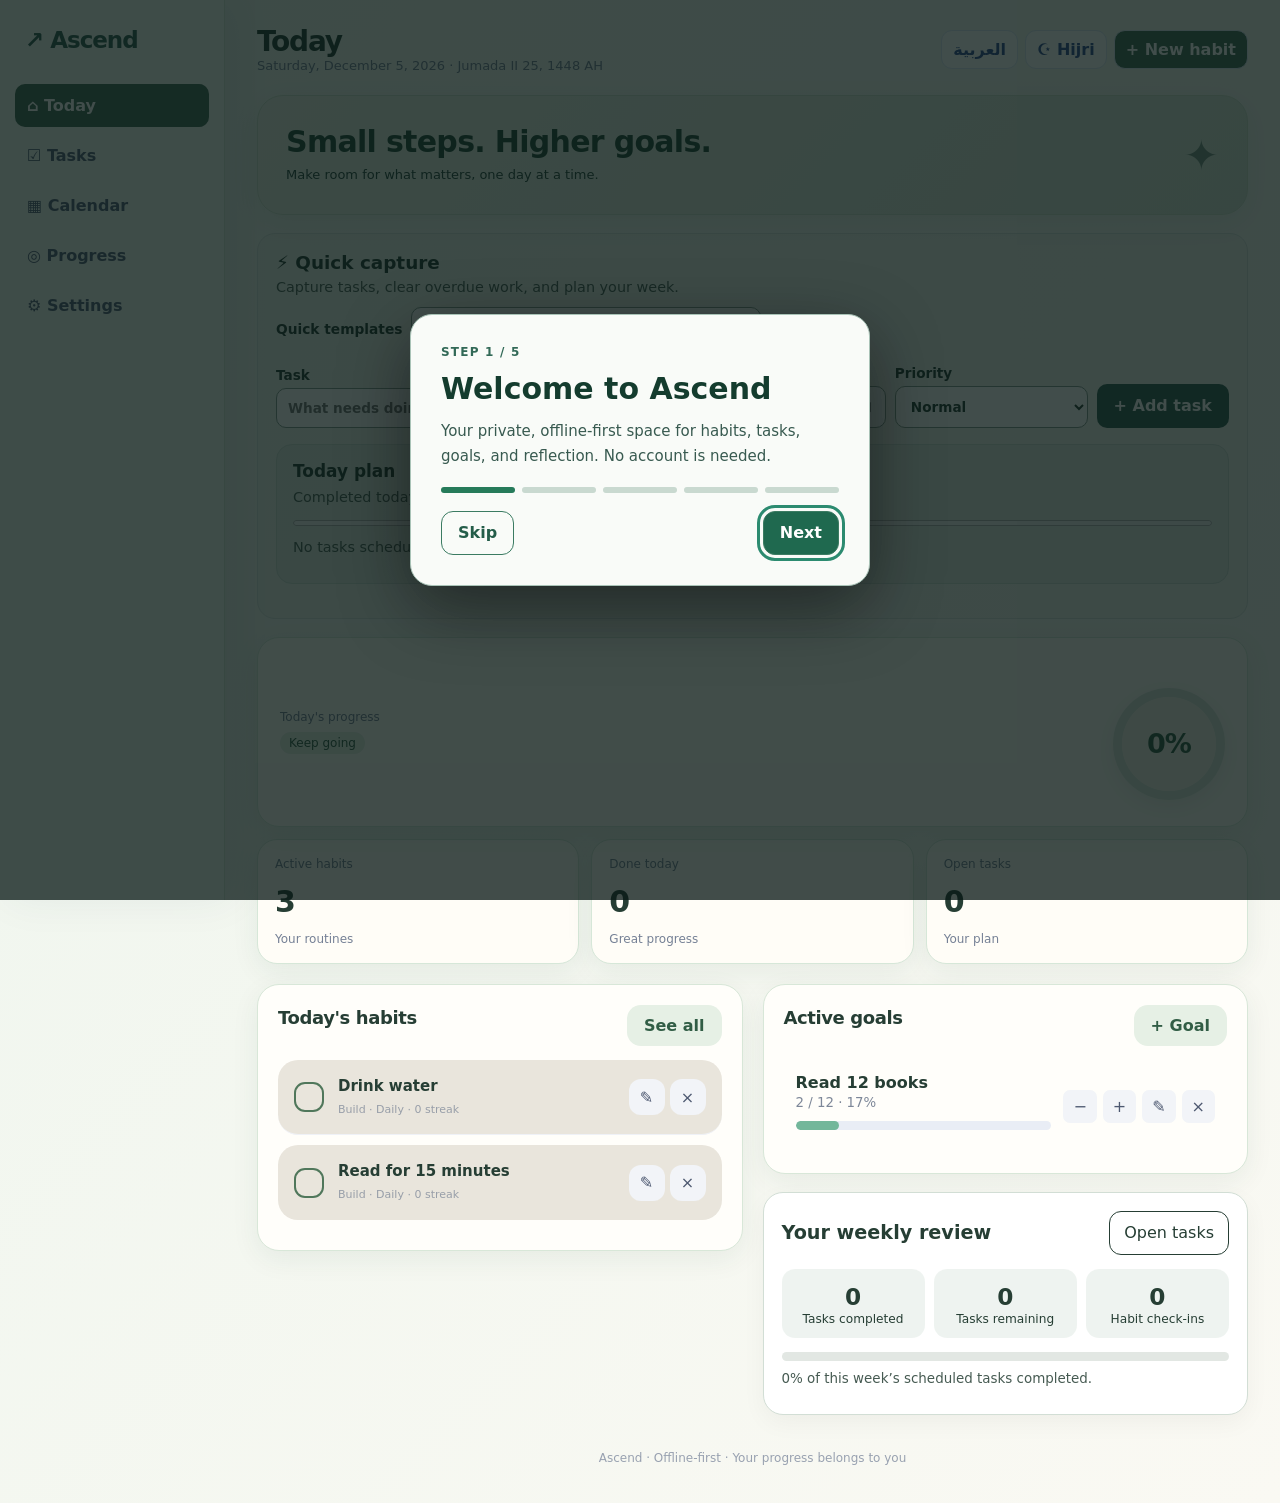
==== commit 26d16d5d: "Ascend 61 - Reliability, file saving, reminders, navigation" ====
--- a/app/src/main/assets/index.html
+++ b/app/src/main/assets/index.html
@@ -14,7 +14,7 @@
 .ascend-item-cancelled .ascend-priority-tag{opacity:.6}
 @media(max-width:650px){.ascend-day-journal{padding:14px}}
 </style>
-</head><body><div class="app"><aside class="side"><div class="brand">↗ Ascend</div><button class="nav active" data-page="dashboard">⌂ Today</button><button class="nav" data-page="goals">◎ Goals</button><button class="nav" data-page="calendarPage">▦ Calendar</button><button class="nav" data-page="settings">⚙ Settings</button></aside><main class="main"><div class="top"><div><h1 id="heading">Your dashboard</h1><div class="muted" id="today"></div></div><div class="langtools"><button id="langBtn" onclick="switchLanguage()">العربية</button><button id="calModeBtn" onclick="switchCalendar()">☪ Hijri</button><button class="btn" onclick="openModal('habit')">+ New habit</button></div></div><section id="dashboard" class="section active"><div class="hero"><div><h2 id="heroTitle">Small steps. Higher goals.</h2><p id="heroText">Make room for what matters, one day at a time.</p></div><span class="spark">✦</span></div><div class="stats"><div class="stat"><span class="muted">Today's progress</span><strong id="sProgress">0%</strong><span class="chip">Keep going</span></div><div class="stat"><span class="muted">Active habits</span><strong id="sHabits">0</strong><span class="muted">Your routines</span></div><div class="stat"><span class="muted">Done today</span><strong id="sDone">0</strong><span class="muted">Great progress</span></div><div class="stat"><span class="muted">Open tasks</span><strong id="sTasks">0</strong><span class="muted">Your plan</span></div></div><div class="columns"><div><div class="panel"><div class="toolbar"><h2>Today's habits</h2><button class="btn secondary" onclick="page('habits')">See all</button></div><div id="dashHabits"></div></div><div class="panel"><div class="toolbar"><h2>Active goals</h2><button class="btn secondary" onclick="openModal('goal')">+ Goal</button></div><div id="dashGoals"></div></div></div><div><div class="panel"><h2 id="calTitle">Calendar</h2><div class="calendar-actions"><button onclick="changeMonth(-1)" aria-label="Previous month">‹</button><span id="calLabel"></span><button onclick="changeMonth(1)" aria-label="Next month">›</button><button onclick="goToday()" id="goTodayBtn">Today</button></div><div id="calNote" class="cal-sub"></div><div class="ascend-search"><label for="ascendSearch">Search calendar / بحث في التقويم</label><input class="field" id="ascendSearch" type="search" placeholder="Search tasks, appointments, 🦷 ..." autocomplete="off"><div id="ascendSearchResults" aria-live="polite"></div></div><div class="calendar" id="calendar"></div><div id="ascendDayItems" aria-live="polite"></div><div class="ascend-refresh-tools"><span id="ascendRefreshHint">Progress updates automatically. If the display looks outdated, tap Refresh.</span><button type="button" id="ascendRefreshNow" onclick="ascendRefreshDirect()">↻ Refresh progress</button></div></div><div class="panel"><h2>Last 7 days</h2><div id="chart" class="bars"></div><div class="muted" style="margin-top:12px">Daily habit completion (%)</div></div></div></div></section><section id="calendarPage" class="section"><div id="calendarDestination"></div></section><section id="habits" class="section"><div class="panel"><div class="toolbar"><h2>My habits</h2><button class="btn" onclick="openModal('habit')">+ Add habit</button></div><div id="allHabits"></div></div></section><section id="goals" class="section"><div class="panel"><div class="toolbar"><h2>My goals</h2><button class="btn" onclick="openModal('goal')">+ Add goal</button></div><div id="allGoals"></div></div></section><section id="planner" class="section"><div class="panel"><div class="toolbar"><h2>Daily tasks</h2><button class="btn" onclick="openModal('task')">+ Task</button></div><div id="allTasks"></div></div><div class="panel"><h2>Private journal</h2><div class="muted">Write a reflection for today. Saved on this device.</div><textarea class="field" rows="7" id="journal" placeholder="What went well today?"></textarea><button class="btn" onclick="saveJournal()">Save reflection</button></div></section><section id="insights" class="section"><div class="stats"><div class="stat"><span class="muted">Completion today</span><strong id="iToday">0%</strong></div><div class="stat"><span class="muted">Last 7 days average</span><strong id="iWeek">0%</strong></div><div class="stat"><span class="muted">Completed goals</span><strong id="iGoals">0</strong></div><div class="stat"><span class="muted">Tasks finished</span><strong id="iTasks">0</strong></div></div><div class="panel"><h2>Weekly progress</h2><div id="insightChart" class="bars"></div></div><div class="panel"><h2>Habits and streaks</h2><div id="streaks"></div></div></section><section id="settings" class="section"><div class="panel"><h2>Appearance</h2>
+</head><body><div class="app"><aside class="side"><div class="brand">↗ Ascend</div><button class="nav active" data-page="dashboard">⌂ Today</button><button class="nav" data-page="tasksPage">☑ Tasks</button><button class="nav" data-page="calendarPage">▦ Calendar</button><button class="nav" data-page="progress">◎ Progress</button><button class="nav" data-page="settings">⚙ Settings</button></aside><main class="main"><div class="top"><div><h1 id="heading">Your dashboard</h1><div class="muted" id="today"></div></div><div class="langtools"><button id="langBtn" onclick="switchLanguage()">العربية</button><button id="calModeBtn" onclick="switchCalendar()">☪ Hijri</button><button class="btn" onclick="openModal('habit')">+ New habit</button></div></div><section id="dashboard" class="section active"><div class="hero"><div><h2 id="heroTitle">Small steps. Higher goals.</h2><p id="heroText">Make room for what matters, one day at a time.</p></div><span class="spark">✦</span></div><div class="stats"><div class="stat"><span class="muted">Today's progress</span><strong id="sProgress">0%</strong><span class="chip">Keep going</span></div><div class="stat"><span class="muted">Active habits</span><strong id="sHabits">0</strong><span class="muted">Your routines</span></div><div class="stat"><span class="muted">Done today</span><strong id="sDone">0</strong><span class="muted">Great progress</span></div><div class="stat"><span class="muted">Open tasks</span><strong id="sTasks">0</strong><span class="muted">Your plan</span></div></div><div class="columns"><div><div class="panel"><div class="toolbar"><h2>Today's habits</h2><button class="btn secondary" onclick="page('habits')">See all</button></div><div id="dashHabits"></div></div><div class="panel"><div class="toolbar"><h2>Active goals</h2><button class="btn secondary" onclick="openModal('goal')">+ Goal</button></div><div id="dashGoals"></div></div></div><div><div class="panel"><h2 id="calTitle">Calendar</h2><div class="calendar-actions"><button onclick="changeMonth(-1)" aria-label="Previous month">‹</button><span id="calLabel"></span><button onclick="changeMonth(1)" aria-label="Next month">›</button><button onclick="goToday()" id="goTodayBtn">Today</button></div><div id="calNote" class="cal-sub"></div><div class="ascend-search"><label for="ascendSearch">Search calendar</label><input class="field" id="ascendSearch" type="search" placeholder="Search tasks, appointments, 🦷 ..." autocomplete="off"><div id="ascendSearchResults" aria-live="polite"></div></div><div class="calendar" id="calendar"></div><div id="ascendDayItems" aria-live="polite"></div><div class="ascend-refresh-tools"><span id="ascendRefreshHint">Progress updates automatically. If the display looks outdated, tap Refresh.</span><button type="button" id="ascendRefreshNow" onclick="ascendRefreshDirect()">↻ Refresh progress</button></div></div><div class="panel"><h2>Last 7 days</h2><div id="chart" class="bars"></div><div class="muted" style="margin-top:12px">Daily habit completion (%)</div></div></div></div></section><section id="tasksPage" class="section"></section><section id="calendarPage" class="section"><div id="calendarDestination"></div></section><section id="progress" class="section"></section><section id="habits" class="section"><div class="panel"><div class="toolbar"><h2>My habits</h2><button class="btn" onclick="openModal('habit')">+ Add habit</button></div><div id="allHabits"></div></div></section><section id="goals" class="section"><div class="panel"><div class="toolbar"><h2>My goals</h2><button class="btn" onclick="openModal('goal')">+ Add goal</button></div><div id="allGoals"></div></div></section><section id="planner" class="section"><div class="panel"><div class="toolbar"><h2>Daily tasks</h2><button class="btn" onclick="openModal('task')">+ Task</button></div><div id="allTasks"></div></div><div class="panel"><h2>Private journal</h2><div class="muted">Write a reflection for today. Saved on this device.</div><textarea class="field" rows="7" id="journal" placeholder="What went well today?"></textarea><button class="btn" onclick="saveJournal()">Save reflection</button></div></section><section id="insights" class="section"><div class="stats"><div class="stat"><span class="muted">Completion today</span><strong id="iToday">0%</strong></div><div class="stat"><span class="muted">Last 7 days average</span><strong id="iWeek">0%</strong></div><div class="stat"><span class="muted">Completed goals</span><strong id="iGoals">0</strong></div><div class="stat"><span class="muted">Tasks finished</span><strong id="iTasks">0</strong></div></div><div class="panel"><h2>Weekly progress</h2><div id="insightChart" class="bars"></div></div><div class="panel"><h2>Habits and streaks</h2><div id="streaks"></div></div></section><section id="settings" class="section"><div class="panel"><h2>Appearance</h2>
 <label for="sdTheme">Choose your theme</label>
 <select id="sdTheme" onchange="setSteadyTheme(this.value)">
 <option value="premium-minimal">Premium Minimal (Free)</option>
@@ -31,21 +31,21 @@
   setSteadyTheme(saved);
   document.getElementById('sdTheme').value=saved;
 });
-</script><button class="btn secondary" onclick="toggleTheme()">Toggle dark mode</button><div class="ascend-theme-preview-section"><h3>Upcoming premium themes</h3><p class="muted">Explore the palettes. These are previews only; premium activation is not yet available.</p><div class="ascend-theme-previews" role="group" aria-label="Upcoming premium theme previews"><div class="ascend-theme-preview ascend-preview-midnight"><b>Midnight Focus</b><small>Indigo · blue · clarity</small></div><div class="ascend-theme-preview ascend-preview-ocean"><b>Ocean Breeze</b><small>Teal · sky · calm</small></div><div class="ascend-theme-preview ascend-preview-desert"><b>Desert Harmony</b><small>Sand · copper · warmth</small></div></div></div></div><div class="panel"><h2>Data and privacy</h2><p class="muted">Your information stays in this browser's local storage. No account, ads, analytics trackers or network connection required. Clearing site data may erase your progress.</p><div class="row" style="flex-wrap:wrap"><button class="btn" onclick="exportData()">Export backup (JSON)</button><button class="btn secondary" onclick="document.getElementById('importFile').click()">Import backup</button><input id="importFile" type="file" accept="application/json" style="display:none" onchange="importData(event)"><button class="btn danger" onclick="resetData()">Erase all data</button></div></div><div class="panel"><h2>About Ascend</h2><p>Build better habits, one day at a time. No ads, gambling, interest products, or subscriptions.</p><p class="muted">Interactive browser prototype. Android APK and notifications are not included in this preview.</p></div></section><div class="footer">Ascend · Offline-first · Your progress belongs to you</div></main></div><div class="modalback" id="modalBack"><div class="modal"><div class="toolbar"><h2 id="modalTitle">Add</h2><button class="iconbtn" onclick="closeModal()">✕</button></div><form id="editor"><input type="hidden" id="kind"><input type="hidden" id="editId"><label>Name</label><input id="name" class="field" required maxlength="80" placeholder="e.g. Read for 15 minutes"><div id="extra"></div><div class="row" style="justify-content:flex-end"><button type="button" class="btn secondary" onclick="closeModal()">Cancel</button><button type="submit" class="btn">Save</button></div></form></div></div><script>
+</script><button class="btn secondary" onclick="toggleTheme()">Toggle dark mode</button><div class="ascend-theme-preview-section"><h3>Upcoming premium themes</h3><p class="muted">Explore the palettes. These are previews only; premium activation is not yet available.</p><div class="ascend-theme-previews" role="group" aria-label="Upcoming premium theme previews"><div class="ascend-theme-preview ascend-preview-midnight"><b>Midnight Focus</b><small>Indigo · blue · clarity</small></div><div class="ascend-theme-preview ascend-preview-ocean"><b>Ocean Breeze</b><small>Teal · sky · calm</small></div><div class="ascend-theme-preview ascend-preview-desert"><b>Desert Harmony</b><small>Sand · copper · warmth</small></div></div></div></div><div class="panel"><h2>Data and privacy</h2><p class="muted">Your information stays on this device. No account, ads, analytics or internet connection needed. Uninstalling Ascend or clearing its storage erases it, so keep a backup.</p><div class="row" style="flex-wrap:wrap"><button class="btn danger" onclick="resetData()">Erase all data</button></div></div><div class="panel"><h2>About Ascend</h2><p>Build better habits, one day at a time. No ads, gambling, interest products, or subscriptions.</p><p class="muted">Version 61 · Works offline · Your data stays on this device.</p></div></section><div class="footer">Ascend · Offline-first · Your progress belongs to you</div></main></div><div class="modalback" id="modalBack"><div class="modal"><div class="toolbar"><h2 id="modalTitle">Add</h2><button class="iconbtn" onclick="closeModal()">✕</button></div><form id="editor"><input type="hidden" id="kind"><input type="hidden" id="editId"><label>Name</label><input id="name" class="field" required maxlength="80" placeholder="e.g. Read for 15 minutes"><div id="extra"></div><div class="row" style="justify-content:flex-end"><button type="button" class="btn secondary" onclick="closeModal()">Cancel</button><button type="submit" class="btn">Save</button></div></form></div></div><script>
 function ascendPriority(t){const p=String((t&&t.priority)||'Normal').trim().toLowerCase();return ['high','urgent','critical'].includes(p)?'high':p==='low'?'low':'normal'}
 function ascendPriorityText(t){const p=ascendPriority(t);const ar=document.documentElement.lang==='ar';return p==='high'?(ar?'أولوية عالية':'High priority'):p==='low'?(ar?'أولوية منخفضة':'Low priority'):(ar?'أولوية عادية':'Normal priority')}
 
-const KEY='steadyday2-v1';const iso=d=>`${d.getFullYear()}-${String(d.getMonth()+1).padStart(2,'0')}-${String(d.getDate()).padStart(2,'0')}`;const today=()=>iso(new Date());const id=()=>String(Date.now())+Math.random().toString(36).slice(2,6);let data;try{data=JSON.parse(localStorage.getItem(KEY))}catch(e){}if(!data||!Array.isArray(data.habits))data={habits:[{id:id(),name:'Drink water',type:'positive',days:[0,1,2,3,4,5,6],log:{}},{id:id(),name:'Read for 15 minutes',type:'positive',days:[0,1,2,3,4,5,6],log:{}},{id:id(),name:'Exercise',type:'positive',days:[1,3,5],log:{}}],goals:[{id:id(),name:'Read 12 books',target:12,value:2}],tasks:[],journal:{},dark:false};data.goals??=[];data.tasks??=[];data.journal??={};const save=()=>{try{localStorage.setItem(KEY,JSON.stringify(data))}catch(e){alert('Unable to save. Check browser storage settings.')}};const esc=s=>String(s).replace(/[&<>"']/g,c=>({'&':'&amp;','<':'&lt;','>':'&gt;','"':'&quot;',"'":'&#39;'}[c]));const due=(h,date)=>h.days.includes(date.getDay());const done=(h,date)=>!!h.log[iso(date)];const dateAt=n=>{let d=new Date();d.setHours(12,0,0,0);d.setDate(d.getDate()+n);return d};const pct=d=>{let hs=data.habits.filter(h=>due(h,d));return hs.length?Math.round(hs.filter(h=>done(h,d)).length/hs.length*100):0};function streak(h){let n=0;for(let i=0;i<365;i++){let d=dateAt(-i);if(!due(h,d))continue;if(done(h,d))n++;else if(i!==0)return n;else if(i===0&&done(h,dateAt(-1)))continue;else if(i===0)continue;}return n}function habitRow(h){let active=due(h,new Date());return `<div class="entry"><input aria-label="Complete ${esc(h.name)}" class="tick" type="checkbox" ${done(h,new Date())?'checked':''} ${active?'':'disabled'} onchange="toggleHabit('${h.id}')"><div class="details"><b>${esc(h.name)}</b><small>${h.type==='negative'?'Avoid':'Build'} · ${h.days.length===7?'Daily':h.days.length+' days/week'} · ${streak(h)} streak ${!active?'· Not scheduled today':''}</small></div><div class="actions"><button class="iconbtn" aria-label="Edit" onclick="openModal('habit','${h.id}')">✎</button><button class="iconbtn" aria-label="Delete" onclick="remove('habit','${h.id}')">×</button></div></div>`}function goalRow(g){let p=Math.min(100,Math.round(g.value/g.target*100));return `<div class="entry"><div class="details"><b>${esc(g.name)}</b><small>${g.value} / ${g.target} · ${p}%</small><div class="progress"><div style="width:${p}%"></div></div></div><div class="actions"><button class="iconbtn" onclick="stepGoal('${g.id}',-1)">−</button><button class="iconbtn" onclick="stepGoal('${g.id}',1)">+</button><button class="iconbtn" onclick="openModal('goal','${g.id}')">✎</button><button class="iconbtn" onclick="remove('goal','${g.id}')">×</button></div></div>`}function taskRow(t){return `<div class="entry ascend-task-row ascend-priority-${ascendPriority(t)} ${t.done?'ascend-item-completed':''}"><input class="tick" type="checkbox" ${t.done?'checked':''} onchange="toggleTask('${t.id}')"><div class="details"><b style="${t.done?'text-decoration:line-through;color:#8d96a7':''}">${esc(t.emoji||'')} ${esc(t.name)}</b><small>${ascendPriorityText(t)} ${t.date?' · '+esc(t.date):''} ${t.time?' · '+esc(t.time):''}</small></div><button class="iconbtn" onclick="remove('task','${t.id}')">×</button></div>`}function calendar(){let now=new Date(),first=new Date(now.getFullYear(),now.getMonth(),1),days=new Date(now.getFullYear(),now.getMonth()+1,0).getDate();document.getElementById('calTitle').textContent=now.toLocaleString('en',{month:'long',year:'numeric'});let s=['Sun','Mon','Tue','Wed','Thu','Fri','Sat'].map(x=>`<div class="day head">${x}</div>`).join('');for(let i=0;i<first.getDay();i++)s+='<div class="day empty"></div>';for(let i=1;i<=days;i++){let d=new Date(now.getFullYear(),now.getMonth(),i),complete=data.habits.some(h=>due(h,d)&&done(h,d));s+=`<div class="day ${complete?'done':''} ${iso(d)===today()?'today':''}" title="${pct(d)}% complete">${i}</div>`}document.getElementById('calendar').innerHTML=s}function bars(){return Array.from({length:7},(_,i)=>{let d=dateAt(i-6),p=pct(d);return `<div class="barwrap"><div class="bar" title="${p}%" style="height:${Math.max(3,p*1.35)}px"></div><div>${d.toLocaleDateString('en',{weekday:'short'})}</div><b>${p}%</b></div>`}).join('')}function render(){let hs=data.habits.filter(h=>due(h,new Date())),completed=hs.filter(h=>done(h,new Date())).length;document.getElementById('today').textContent=new Date().toLocaleDateString('en',{weekday:'long',day:'numeric',month:'long',year:'numeric'});document.getElementById('sProgress').textContent=pct(new Date())+'%';document.getElementById('sHabits').textContent=data.habits.length;document.getElementById('sDone').textContent=completed;document.getElementById('sTasks').textContent=data.tasks.filter(t=>!t.done).length;document.getElementById('dashHabits').innerHTML=hs.map(habitRow).join('')||'<div class="emptymsg">No habits scheduled today.</div>';document.getElementById('allHabits').innerHTML=data.habits.map(habitRow).join('')||'<div class="emptymsg">Add your first habit.</div>';document.getElementById('dashGoals').innerHTML=data.goals.slice(0,3).map(goalRow).join('')||'<div class="emptymsg">Set a goal to get started.</div>';document.getElementById('allGoals').innerHTML=data.goals.map(goalRow).join('')||'<div class="emptymsg">Add your first goal.</div>';document.getElementById('allTasks').innerHTML=data.tasks.map(taskRow).join('')||'<div class="emptymsg">Your task list is clear.</div>';document.getElementById('journal').value=data.journal[today()]||'';document.getElementById('chart').innerHTML=bars();document.getElementById('insightChart').innerHTML=bars();calendar();document.getElementById('iToday').textContent=pct(new Date())+'%';document.getElementById('iWeek').textContent=Math.round(Array.from({length:7},(_,i)=>pct(dateAt(-i))).reduce((a,b)=>a+b,0)/7)+'%';document.getElementById('iGoals').textContent=data.goals.filter(g=>g.value>=g.target).length;document.getElementById('iTasks').textContent=data.tasks.filter(t=>t.done).length;document.getElementById('streaks').innerHTML=data.habits.map(h=>`<div class="entry"><div class="details"><b>${esc(h.name)}</b><small>${streak(h)} scheduled completions in current streak</small></div></div>`).join('')||'<div class="emptymsg">No habits yet.</div>';document.body.classList.toggle('dark',!!data.dark);
+const KEY='steadyday2-v1';const iso=d=>`${d.getFullYear()}-${String(d.getMonth()+1).padStart(2,'0')}-${String(d.getDate()).padStart(2,'0')}`;const today=()=>iso(new Date());const id=()=>String(Date.now())+Math.random().toString(36).slice(2,6);let data;try{data=JSON.parse(localStorage.getItem(KEY))}catch(e){}if(!data||!Array.isArray(data.habits))window.__ascendFirstRun=true;if(window.__ascendFirstRun)data={habits:[{id:id(),name:'Drink water',type:'positive',days:[0,1,2,3,4,5,6],log:{}},{id:id(),name:'Read for 15 minutes',type:'positive',days:[0,1,2,3,4,5,6],log:{}},{id:id(),name:'Exercise',type:'positive',days:[1,3,5],log:{}}],goals:[{id:id(),name:'Read 12 books',target:12,value:2}],tasks:[],journal:{},dark:false};data.goals??=[];data.tasks??=[];data.journal??={};const L=(en,ar)=>document.documentElement.lang==='ar'?ar:en;const save=()=>{if(window.__ascendFrozen)return;try{localStorage.setItem(KEY,JSON.stringify(data))}catch(e){alert(L('Unable to save. Device storage may be full.','تعذر الحفظ. قد تكون مساحة التخزين ممتلئة.'))}};const esc=s=>String(s).replace(/[&<>"']/g,c=>({'&':'&amp;','<':'&lt;','>':'&gt;','"':'&quot;',"'":'&#39;'}[c]));const due=(h,date)=>h.days.includes(date.getDay());const done=(h,date)=>!!h.log[iso(date)];const dateAt=n=>{let d=new Date();d.setHours(12,0,0,0);d.setDate(d.getDate()+n);return d};const pct=d=>{let hs=data.habits.filter(h=>due(h,d));return hs.length?Math.round(hs.filter(h=>done(h,d)).length/hs.length*100):0};function streak(h){let n=0;for(let i=0;i<365;i++){let d=dateAt(-i);if(!due(h,d))continue;if(done(h,d))n++;else if(i!==0)return n;else if(i===0&&done(h,dateAt(-1)))continue;else if(i===0)continue;}return n}function habitRow(h){let active=due(h,new Date());return `<div class="entry"><input aria-label="Complete ${esc(h.name)}" class="tick" type="checkbox" ${done(h,new Date())?'checked':''} ${active?'':'disabled'} onchange="toggleHabit('${h.id}')"><div class="details"><b>${esc(h.name)}</b><small>${h.type==='negative'?L('Avoid','تجنب'):L('Build','بناء')} · ${h.days.length===7?L('Daily','يومي'):h.days.length+L(' days/week',' أيام/أسبوع')} · ${L(streak(h)+' streak','سلسلة '+streak(h))} ${!active?L('· Not scheduled today','· غير مجدولة اليوم'):''}</small></div><div class="actions"><button class="iconbtn" aria-label="Edit" onclick="openModal('habit','${h.id}')">✎</button><button class="iconbtn" aria-label="Delete" onclick="remove('habit','${h.id}')">×</button></div></div>`}function goalRow(g){let p=Math.min(100,Math.round(g.value/g.target*100));return `<div class="entry"><div class="details"><b>${esc(g.name)}</b><small>${g.value} / ${g.target} · ${p}%</small><div class="progress"><div style="width:${p}%"></div></div></div><div class="actions"><button class="iconbtn" onclick="stepGoal('${g.id}',-1)">−</button><button class="iconbtn" onclick="stepGoal('${g.id}',1)">+</button><button class="iconbtn" onclick="openModal('goal','${g.id}')">✎</button><button class="iconbtn" onclick="remove('goal','${g.id}')">×</button></div></div>`}function taskRow(t){return `<div class="entry ascend-task-row ascend-priority-${ascendPriority(t)} ${t.done?'ascend-item-completed':''}"><input class="tick" type="checkbox" ${t.done?'checked':''} onchange="toggleTask('${t.id}')"><div class="details"><b style="${t.done?'text-decoration:line-through;color:#8d96a7':''}">${esc(t.emoji||'')} ${esc(t.name)}</b><small>${ascendPriorityText(t)} ${t.date?' · '+esc(t.date):''} ${t.time?' · '+esc(t.time):''}</small></div><button class="iconbtn" onclick="remove('task','${t.id}')">×</button></div>`}function calendar(){let now=new Date(),first=new Date(now.getFullYear(),now.getMonth(),1),days=new Date(now.getFullYear(),now.getMonth()+1,0).getDate();document.getElementById('calTitle').textContent=now.toLocaleString('en',{month:'long',year:'numeric'});let s=['Sun','Mon','Tue','Wed','Thu','Fri','Sat'].map(x=>`<div class="day head">${x}</div>`).join('');for(let i=0;i<first.getDay();i++)s+='<div class="day empty"></div>';for(let i=1;i<=days;i++){let d=new Date(now.getFullYear(),now.getMonth(),i),complete=data.habits.some(h=>due(h,d)&&done(h,d));s+=`<div class="day ${complete?'done':''} ${iso(d)===today()?'today':''}" title="${pct(d)}% complete">${i}</div>`}document.getElementById('calendar').innerHTML=s}function bars(){return Array.from({length:7},(_,i)=>{let d=dateAt(i-6),p=pct(d);return `<div class="barwrap"><div class="bar" title="${p}%" style="height:${Math.max(3,p*1.35)}px"></div><div>${d.toLocaleDateString(document.documentElement.lang==='ar'?'ar-SA':'en-US',{weekday:'short'})}</div><b>${p}%</b></div>`}).join('')}function render(){let hs=data.habits.filter(h=>due(h,new Date())),completed=hs.filter(h=>done(h,new Date())).length;document.getElementById('today').textContent=new Date().toLocaleDateString('en',{weekday:'long',day:'numeric',month:'long',year:'numeric'});document.getElementById('sProgress').textContent=pct(new Date())+'%';document.getElementById('sHabits').textContent=data.habits.length;document.getElementById('sDone').textContent=completed;document.getElementById('sTasks').textContent=data.tasks.filter(t=>!t.done&&!t.cancelled).length;document.getElementById('dashHabits').innerHTML=hs.map(habitRow).join('')||'<div class="emptymsg">No habits scheduled today.</div>';document.getElementById('allHabits').innerHTML=data.habits.map(habitRow).join('')||'<div class="emptymsg">Add your first habit.</div>';document.getElementById('dashGoals').innerHTML=data.goals.slice(0,3).map(goalRow).join('')||'<div class="emptymsg">Set a goal to get started.</div>';document.getElementById('allGoals').innerHTML=data.goals.map(goalRow).join('')||'<div class="emptymsg">Add your first goal.</div>';document.getElementById('allTasks').innerHTML=data.tasks.map(taskRow).join('')||'<div class="emptymsg">Your task list is clear.</div>';document.getElementById('journal').value=data.journal[today()]||'';document.getElementById('chart').innerHTML=bars();document.getElementById('insightChart').innerHTML=bars();calendar();document.getElementById('iToday').textContent=pct(new Date())+'%';document.getElementById('iWeek').textContent=Math.round(Array.from({length:7},(_,i)=>pct(dateAt(-i))).reduce((a,b)=>a+b,0)/7)+'%';document.getElementById('iGoals').textContent=data.goals.filter(g=>g.value>=g.target).length;document.getElementById('iTasks').textContent=data.tasks.filter(t=>t.done).length;document.getElementById('streaks').innerHTML=data.habits.map(h=>`<div class="entry"><div class="details"><b>${esc(h.name)}</b><small>${streak(h)} scheduled completions in current streak</small></div></div>`).join('')||'<div class="emptymsg">No habits yet.</div>';document.body.classList.toggle('dark',!!data.dark);
 const ring=document.getElementById('sProgress');
 if(ring){
   const value=Math.max(0,Math.min(100,parseFloat(ring.textContent)||0));
   ring.style.setProperty('--sd-progress',value+'%');
 }
-ascend20Render();save()}function page(p){document.querySelectorAll('.section').forEach(x=>x.classList.toggle('active',x.id===p));document.querySelectorAll('.nav').forEach(x=>x.classList.toggle('active',x.dataset.page===p));document.getElementById('heading').textContent=({dashboard:'Your dashboard',habits:'Your habits',goals:'Your goals',planner:'Daily planner',insights:'Your insights',settings:'Settings'})[p];render();window.scrollTo(0,0)}document.querySelectorAll('.nav').forEach(b=>b.onclick=()=>page(b.dataset.page));function toggleHabit(x){let h=data.habits.find(h=>h.id===x);if(!h||!due(h,new Date()))return;h.log[today()]=!h.log[today()];render()}function toggleTask(x){let t=data.tasks.find(t=>t.id===x);if(t)t.done=!t.done;render()}function stepGoal(x,delta){let g=data.goals.find(g=>g.id===x);if(g)g.value=Math.min(g.target,Math.max(0,g.value+delta));render()}function remove(k,x){if(!confirm('Delete this item?'))return;let arr=k==='habit'?'habits':k==='goal'?'goals':'tasks';data[arr]=data[arr].filter(o=>o.id!==x);render()}function openModal(kind,edit=''){document.getElementById('editor').reset();document.getElementById('kind').value=kind;document.getElementById('editId').value=edit;let arr=data[kind==='habit'?'habits':kind==='goal'?'goals':'tasks'],obj=arr.find(o=>o.id===edit);document.getElementById('modalTitle').textContent=(edit?'Edit ':'Add ')+kind;document.getElementById('name').value=obj?.name||'';document.getElementById('extra').innerHTML=kind==='habit'?`<label>Habit type</label><select class="field" id="habitType"><option value="positive">Positive habit</option><option value="negative">Habit to avoid</option></select><label>Repeat on</label><div class="row" style="flex-wrap:wrap;margin:10px 0 16px">${['Sun','Mon','Tue','Wed','Thu','Fri','Sat'].map((d,i)=>`<label style="font-size:12px"><input type="checkbox" class="weekday" value="${i}" ${(!obj||obj.days.includes(i))?'checked':''}>${d}</label>`).join('')}</div>`:kind==='goal'?`<label>Target number</label><input class="field" id="target" type="number" min="1" max="1000000" required value="${obj?.target||10}"><label>Current progress</label><input class="field" id="value" type="number" min="0" max="1000000" required value="${obj?.value||0}">`:`<label>Priority</label><select class="field" id="priority"><option>Normal</option><option>High</option><option>Low</option></select><label>Emoji / الرمز</label><div class="ascend-emojis" id="ascendEmojiChoices">${['🦷','📅','💊','📚','💼','🎂','🏃','🛒','✈️','⭐','❤️','📝'].map(e=>`<button type="button" class="ascend-emoji" onclick="document.getElementById('taskEmoji').value='${e}';document.querySelectorAll('.ascend-emoji').forEach(b=>b.classList.toggle('chosen',b.textContent==='${e}'))">${e}</button>`).join('')}</div><input class="field" id="taskEmoji" maxlength="12" placeholder="Optional emoji" value="${esc(obj?.emoji||'')}"><label>Date / التاريخ</label><input class="field" type="date" id="taskDate" value="${esc(obj?.date||'')}"><label>Time (optional) / الوقت</label><input class="field" type="time" id="taskTime" value="${esc(obj?.time||'')}">`;if(obj&&kind==='habit')document.getElementById('habitType').value=obj.type;if(obj&&kind==='task')document.getElementById('priority').value=obj.priority;document.getElementById('modalBack').classList.add('show')}function closeModal(){document.getElementById('modalBack').classList.remove('show')}document.getElementById('editor').onsubmit=e=>{e.preventDefault();let k=document.getElementById('kind').value,x=document.getElementById('editId').value,n=document.getElementById('name').value.trim();if(!n)return;let arr=data[k==='habit'?'habits':k==='goal'?'goals':'tasks'],obj=arr.find(o=>o.id===x);if(k==='habit'){let days=[...document.querySelectorAll('.weekday:checked')].map(el=>+el.value);if(!days.length){alert('Choose at least one day.');return}if(obj)Object.assign(obj,{name:n,type:document.getElementById('habitType').value,days});else arr.push({id:id(),name:n,type:document.getElementById('habitType').value,days,log:{}})}else if(k==='goal'){let target=+document.getElementById('target').value,value=+document.getElementById('value').value;if(!Number.isFinite(target)||target<1||!Number.isFinite(value)||value<0)return;let item={name:n,target,value:Math.min(value,target)};if(obj)Object.assign(obj,item);else arr.push({id:id(),...item})}else{if(obj){Object.assign(obj,{name:n,priority:document.getElementById('priority').value,emoji:document.getElementById('taskEmoji').value.trim(),date:document.getElementById('taskDate').value,time:document.getElementById('taskTime').value})}else arr.push({id:id(),name:n,priority:document.getElementById('priority').value,emoji:document.getElementById('taskEmoji').value.trim(),date:document.getElementById('taskDate').value,time:document.getElementById('taskTime').value,done:false})}closeModal();render();if(typeof drawCalendar==='function')drawCalendar()};function saveJournal(){data.journal[today()]=document.getElementById('journal').value;save();alert('Reflection saved locally.')}function toggleTheme(){data.dark=!data.dark;render()}function exportData(){let blob=new Blob([JSON.stringify(data,null,2)],{type:'application/json'}),url=URL.createObjectURL(blob),a=document.createElement('a');a.href=url;a.download='Ascend-backup-'+today()+'.json';a.click();setTimeout(()=>URL.revokeObjectURL(url),1000)}function importData(e){let f=e.target.files[0];if(!f)return;let r=new FileReader();r.onload=()=>{try{let v=JSON.parse(r.result);if(!Array.isArray(v.habits)||!Array.isArray(v.goals)||!Array.isArray(v.tasks)||!v.journal||typeof v.journal!=='object')throw Error('Invalid backup');if(!confirm('Replace your current data with this backup?'))return;data=v;render();alert('Backup restored.')}catch(err){alert('Could not import: invalid Ascend backup.')}};r.readAsText(f);e.target.value=''}function resetData(){if(confirm('Permanently erase ALL Ascend data on this device?')){localStorage.removeItem(KEY);location.reload()}}render();
+if(typeof ascend20Render==='function')ascend20Render();save()}function page(p){document.querySelectorAll('.section').forEach(x=>x.classList.toggle('active',x.id===p));document.querySelectorAll('.nav').forEach(x=>x.classList.toggle('active',x.dataset.page===p));document.getElementById('heading').textContent=({dashboard:'Today',tasksPage:'Tasks',calendarPage:'Calendar',progress:'Progress',habits:'Your habits',goals:'Your goals',planner:'Daily planner',insights:'Your insights',settings:'Settings'})[p]||'';render();window.scrollTo(0,0)}document.querySelectorAll('.nav').forEach(b=>b.onclick=()=>page(b.dataset.page));function toggleHabit(x){let h=data.habits.find(h=>h.id===x);if(!h||!due(h,new Date()))return;h.log[today()]=!h.log[today()];render()}function toggleTask(x){let t=data.tasks.find(t=>t.id===x);if(t)t.done=!t.done;render()}function stepGoal(x,delta){let g=data.goals.find(g=>g.id===x);if(g)g.value=Math.min(g.target,Math.max(0,g.value+delta));render()}function remove(k,x){if(!confirm(L('Delete this item?','حذف هذا العنصر؟')))return;let arr=k==='habit'?'habits':k==='goal'?'goals':'tasks';data[arr]=data[arr].filter(o=>o.id!==x);render()}function openModal(kind,edit=''){document.getElementById('editor').reset();document.getElementById('kind').value=kind;document.getElementById('editId').value=edit;let arr=data[kind==='habit'?'habits':kind==='goal'?'goals':'tasks'],obj=arr.find(o=>o.id===edit);document.getElementById('modalTitle').textContent=(edit?'Edit ':'Add ')+kind;document.getElementById('name').value=obj?.name||'';document.getElementById('extra').innerHTML=kind==='habit'?`<label>Habit type</label><select class="field" id="habitType"><option value="positive">Positive habit</option><option value="negative">Habit to avoid</option></select><label>Repeat on</label><div class="row" style="flex-wrap:wrap;margin:10px 0 16px">${['Sun','Mon','Tue','Wed','Thu','Fri','Sat'].map((d,i)=>`<label style="font-size:12px"><input type="checkbox" class="weekday" value="${i}" ${(!obj||obj.days.includes(i))?'checked':''}>${d}</label>`).join('')}</div>`:kind==='goal'?`<label>Target number</label><input class="field" id="target" type="number" min="1" max="1000000" required value="${obj?.target||10}"><label>Current progress</label><input class="field" id="value" type="number" min="0" max="1000000" required value="${obj?.value||0}">`:`<label>Priority</label><select class="field" id="priority"><option>Normal</option><option>High</option><option>Low</option></select><label>Emoji / الرمز</label><div class="ascend-emojis" id="ascendEmojiChoices">${['🦷','📅','💊','📚','💼','🎂','🏃','🛒','✈️','⭐','❤️','📝'].map(e=>`<button type="button" class="ascend-emoji" onclick="document.getElementById('taskEmoji').value='${e}';document.querySelectorAll('.ascend-emoji').forEach(b=>b.classList.toggle('chosen',b.textContent==='${e}'))">${e}</button>`).join('')}</div><input class="field" id="taskEmoji" maxlength="12" placeholder="Optional emoji" value="${esc(obj?.emoji||'')}"><label>Date / التاريخ</label><input class="field" type="date" id="taskDate" value="${esc(obj?.date||'')}"><label>Time (optional) / الوقت</label><input class="field" type="time" id="taskTime" value="${esc(obj?.time||'')}">`;if(obj&&kind==='habit')document.getElementById('habitType').value=obj.type;if(obj&&kind==='task')document.getElementById('priority').value=obj.priority;document.getElementById('modalBack').classList.add('show')}function closeModal(){document.getElementById('modalBack').classList.remove('show')}document.getElementById('editor').onsubmit=e=>{e.preventDefault();let k=document.getElementById('kind').value,x=document.getElementById('editId').value,n=document.getElementById('name').value.trim();if(!n)return;let arr=data[k==='habit'?'habits':k==='goal'?'goals':'tasks'],obj=arr.find(o=>o.id===x);if(k==='habit'){let days=[...document.querySelectorAll('.weekday:checked')].map(el=>+el.value);if(!days.length){alert(L('Choose at least one day.','اختر يومًا واحدًا على الأقل.'));return}if(obj)Object.assign(obj,{name:n,type:document.getElementById('habitType').value,days});else arr.push({id:id(),name:n,type:document.getElementById('habitType').value,days,log:{}})}else if(k==='goal'){let target=+document.getElementById('target').value,value=+document.getElementById('value').value;if(!Number.isFinite(target)||target<1||!Number.isFinite(value)||value<0)return;let item={name:n,target,value:Math.min(value,target)};if(obj)Object.assign(obj,item);else arr.push({id:id(),...item})}else{if(obj){Object.assign(obj,{name:n,priority:document.getElementById('priority').value,emoji:document.getElementById('taskEmoji').value.trim(),date:document.getElementById('taskDate').value,time:document.getElementById('taskTime').value})}else arr.push({id:id(),name:n,priority:document.getElementById('priority').value,emoji:document.getElementById('taskEmoji').value.trim(),date:document.getElementById('taskDate').value,time:document.getElementById('taskTime').value,done:false})}closeModal();render();if(typeof drawCalendar==='function')drawCalendar()};function saveJournal(){data.journal[today()]=document.getElementById('journal').value;save();alert('Reflection saved locally.')}function toggleTheme(){data.dark=!data.dark;render()}function exportData(){if(window.ascendExportBackup)return ascendExportBackup();let blob=new Blob([JSON.stringify(data,null,2)],{type:'application/json'}),url=URL.createObjectURL(blob),a=document.createElement('a');a.href=url;a.download='Ascend-backup-'+today()+'.json';a.click();setTimeout(()=>URL.revokeObjectURL(url),1000)}function importData(e){if(window.ascendImportBackupFile){ascendImportBackupFile(e.target.files[0]);e.target.value='';return}let f=e.target.files[0];if(!f)return;let r=new FileReader();r.onload=()=>{try{let v=JSON.parse(r.result);if(!Array.isArray(v.habits)||!Array.isArray(v.goals)||!Array.isArray(v.tasks)||!v.journal||typeof v.journal!=='object')throw Error('Invalid backup');if(!confirm('Replace your current data with this backup?'))return;data=v;render();alert('Backup restored.')}catch(err){alert('Could not import: invalid Ascend backup.')}};r.readAsText(f);e.target.value=''}function resetData(){if(!confirm(L('Permanently erase ALL Ascend data on this device? Export a backup first if you may need it.','هل تريد مسح جميع بيانات أسيند نهائيًا من هذا الجهاز؟ صدّر نسخة احتياطية أولًا إذا كنت قد تحتاجها.')))return;if(!confirm(L('This cannot be undone. Erase everything?','لا يمكن التراجع عن ذلك. مسح كل شيء؟')))return;window.__ascendFrozen=true;Object.keys(localStorage).filter(k=>/^(steadyday|ascend)/.test(k)).forEach(k=>localStorage.removeItem(k));if(window.SteadyDayNative)try{SteadyDayNative.sync('{}','{}','en')}catch(e){}location.reload()}render();
 </script><script>
 (function(){
 const dict={
-'Your dashboard':'لوحة التحكم','Your habits':'عاداتك','Your goals':'أهدافك','Daily planner':'المخطط اليومي','Your insights':'إحصاءاتك','Settings':'الإعدادات','⌂ Today':'⌂ الرئيسية','✓ Habits':'✓ العادات','◎ Goals':'◎ الأهداف','▤ Planner':'▤ المخطط','▥ Insights':'▥ التحليلات','⚙ Settings':'⚙ الإعدادات','+ New habit':'+ عادة جديدة','+ Add habit':'+ إضافة عادة','+ Add goal':'+ إضافة هدف','+ Goal':'+ هدف','+ Task':'+ مهمة','See all':'عرض الكل','Today\'s progress':'إنجاز اليوم','Active habits':'العادات النشطة','Done today':'المكتمل اليوم','Open tasks':'المهام المتبقية','Keep going':'استمر','Your routines':'روتينك','Great progress':'تقدم رائع','Your plan':'خطتك','Today\'s habits':'عادات اليوم','Active goals':'الأهداف النشطة','Last 7 days':'آخر ٧ أيام','Daily habit completion (%)':'نسبة إنجاز العادات اليومية (%)','My habits':'عاداتي','My goals':'أهدافي','Daily tasks':'المهام اليومية','Private journal':'مذكرات خاصة','Write a reflection for today. Saved on this device.':'اكتب تأملاتك لهذا اليوم. تحفظ على جهازك.','Save reflection':'حفظ المذكرات','Completion today':'إنجاز اليوم','Last 7 days average':'متوسط آخر ٧ أيام','Completed goals':'الأهداف المكتملة','Tasks finished':'المهام المنجزة','Weekly progress':'التقدم الأسبوعي','Habits and streaks':'العادات والاستمرارية','Appearance':'المظهر','Toggle dark mode':'تبديل الوضع الداكن','Data and privacy':'البيانات والخصوصية','Export backup (JSON)':'تصدير نسخة احتياطية','Import backup':'استيراد نسخة احتياطية','Erase all data':'مسح جميع البيانات','About Ascend':'حول أسيند','Build better habits, one day at a time. No ads, gambling, interest products, or subscriptions.':'ابنِ عادات أفضل يومًا بعد يوم. بدون إعلانات أو قمار أو منتجات ربوية أو اشتراكات.','Interactive browser prototype. Android APK and notifications are not included in this preview.':'نسخة تجريبية للمتصفح. لا تتضمن ملف APK أو الإشعارات.','Ascend · Offline-first · Your progress belongs to you':'أسيند · يعمل دون إنترنت · بياناتك ملكك','Ascend · Offline-first · Your progress belongs to you':'أسيند · يعمل دون إنترنت · بياناتك ملكك','Name':'الاسم','Add habit':'إضافة عادة','Edit habit':'تعديل عادة','Add goal':'إضافة هدف','Edit goal':'تعديل هدف','Add task':'إضافة مهمة','Edit task':'تعديل مهمة','Habit type':'نوع العادة','Positive habit':'عادة إيجابية','Habit to avoid':'عادة أريد تجنبها','Repeat on':'تكرار في','Target number':'الهدف العددي','Current progress':'التقدم الحالي','Priority':'الأولوية','Normal':'عادي','High':'مرتفع','Low':'منخفض','Avoid':'تجنب','Build':'بناء','Daily':'يومي','Not scheduled today':'غير مجدول اليوم','Normal priority':'أولوية عادية','High priority':'أولوية مرتفعة','Low priority':'أولوية منخفضة','No habits scheduled today.':'لا توجد عادات مجدولة اليوم.','Add your first habit.':'أضف أول عادة لك.','Set a goal to get started.':'حدد هدفًا للبدء.','Add your first goal.':'أضف أول هدف لك.','Your task list is clear.':'قائمة مهامك فارغة.','No habits yet.':'لا توجد عادات بعد.','Today':'اليوم','Calendar':'التقويم','Gregorian':'ميلادي','Hijri':'هجري','Small steps. Higher goals.':'خطوات صغيرة. تقدم يستحق.','Make room for what matters, one day at a time.':'خصص وقتًا لما يهمك، يومًا بعد يوم.','Ascend':'Ascend','Save':'حفظ','Cancel':'إلغاء','Delete':'حذف','days/week':'أيام/أسبوع','streak':'سلسلة','scheduled completions in current streak':'إنجازات متتالية في الأيام المجدولة','days':'أيام','No account, ads, analytics trackers or network connection required. Clearing site data may erase your progress.':'لا يتطلب حسابًا أو إعلانات أو اتصالًا بالشبكة. قد يؤدي مسح بيانات المتصفح إلى فقدان تقدمك.'};
+'Your dashboard':'لوحة التحكم','Your habits':'عاداتك','Your goals':'أهدافك','Daily planner':'المخطط اليومي','Your insights':'إحصاءاتك','Settings':'الإعدادات','⌂ Today':'⌂ الرئيسية','✓ Habits':'✓ العادات','◎ Goals':'◎ الأهداف','▤ Planner':'▤ المخطط','▥ Insights':'▥ التحليلات','⚙ Settings':'⚙ الإعدادات','+ New habit':'+ عادة جديدة','+ Add habit':'+ إضافة عادة','+ Add goal':'+ إضافة هدف','+ Goal':'+ هدف','+ Task':'+ مهمة','See all':'عرض الكل','Today\'s progress':'إنجاز اليوم','Active habits':'العادات النشطة','Done today':'المكتمل اليوم','Open tasks':'المهام المتبقية','Keep going':'استمر','Your routines':'روتينك','Great progress':'تقدم رائع','Your plan':'خطتك','Today\'s habits':'عادات اليوم','Active goals':'الأهداف النشطة','Last 7 days':'آخر ٧ أيام','Daily habit completion (%)':'نسبة إنجاز العادات اليومية (%)','My habits':'عاداتي','My goals':'أهدافي','Daily tasks':'المهام اليومية','Private journal':'مذكرات خاصة','Write a reflection for today. Saved on this device.':'اكتب تأملاتك لهذا اليوم. تحفظ على جهازك.','Save reflection':'حفظ المذكرات','Completion today':'إنجاز اليوم','Last 7 days average':'متوسط آخر ٧ أيام','Completed goals':'الأهداف المكتملة','Tasks finished':'المهام المنجزة','Weekly progress':'التقدم الأسبوعي','Habits and streaks':'العادات والاستمرارية','Appearance':'المظهر','Toggle dark mode':'تبديل الوضع الداكن','Data and privacy':'البيانات والخصوصية','Export backup (JSON)':'تصدير نسخة احتياطية','Import backup':'استيراد نسخة احتياطية','Erase all data':'مسح جميع البيانات','About Ascend':'حول أسيند','Build better habits, one day at a time. No ads, gambling, interest products, or subscriptions.':'ابنِ عادات أفضل يومًا بعد يوم. بدون إعلانات أو قمار أو منتجات ربوية أو اشتراكات.','Interactive browser prototype. Android APK and notifications are not included in this preview.':'نسخة تجريبية للمتصفح. لا تتضمن ملف APK أو الإشعارات.','Ascend · Offline-first · Your progress belongs to you':'أسيند · يعمل دون إنترنت · بياناتك ملكك','Ascend · Offline-first · Your progress belongs to you':'أسيند · يعمل دون إنترنت · بياناتك ملكك','Name':'الاسم','Add habit':'إضافة عادة','Edit habit':'تعديل عادة','Add goal':'إضافة هدف','Edit goal':'تعديل هدف','Add task':'إضافة مهمة','Edit task':'تعديل مهمة','Habit type':'نوع العادة','Positive habit':'عادة إيجابية','Habit to avoid':'عادة أريد تجنبها','Repeat on':'تكرار في','Target number':'الهدف العددي','Current progress':'التقدم الحالي','Priority':'الأولوية','Normal':'عادي','High':'مرتفع','Low':'منخفض','Avoid':'تجنب','Build':'بناء','Daily':'يومي','Not scheduled today':'غير مجدول اليوم','Normal priority':'أولوية عادية','High priority':'أولوية مرتفعة','Low priority':'أولوية منخفضة','No habits scheduled today.':'لا توجد عادات مجدولة اليوم.','Add your first habit.':'أضف أول عادة لك.','Set a goal to get started.':'حدد هدفًا للبدء.','Add your first goal.':'أضف أول هدف لك.','Your task list is clear.':'قائمة مهامك فارغة.','No habits yet.':'لا توجد عادات بعد.','Today':'اليوم','Calendar':'التقويم','Gregorian':'ميلادي','Hijri':'هجري','Small steps. Higher goals.':'خطوات صغيرة. تقدم يستحق.','Make room for what matters, one day at a time.':'خصص وقتًا لما يهمك، يومًا بعد يوم.','Ascend':'Ascend','Save':'حفظ','Cancel':'إلغاء','Delete':'حذف','days/week':'أيام/أسبوع','streak':'سلسلة','scheduled completions in current streak':'إنجازات متتالية في الأيام المجدولة','days':'أيام','No account, ads, analytics trackers or network connection required. Clearing site data may erase your progress.':'لا يتطلب حسابًا أو إعلانات أو اتصالًا بالشبكة. قد يؤدي مسح بيانات المتصفح إلى فقدان تقدمك.','Your information stays on this device. No account, ads, analytics or internet connection needed. Uninstalling Ascend or clearing its storage erases it, so keep a backup.':'تبقى بياناتك على هذا الجهاز. لا حاجة إلى حساب أو إعلانات أو تحليلات أو اتصال بالإنترنت. حذف التطبيق أو مسح تخزينه يمحو البيانات، لذا احتفظ بنسخة احتياطية.','Version 61 · Works offline · Your data stays on this device.':'الإصدار 61 · يعمل دون إنترنت · بياناتك تبقى على هذا الجهاز.','Choose your theme':'اختر السمة','Upcoming premium themes':'السمات المميزة القادمة','Explore the palettes. These are previews only; premium activation is not yet available.':'استكشف الألوان. هذه معاينات فقط؛ تفعيل السمات المميزة غير متاح بعد.'};
 let lang=localStorage.getItem('steadyday_lang')||'en',mode=localStorage.getItem('steadyday_calendar')||'gregory',offset=0;
 const gregDate=(d,l)=>new Intl.DateTimeFormat(l==='ar'?'ar-SA':'en-US',{year:'numeric',month:'long',day:'numeric',weekday:'long',calendar:'gregory'}).format(d);
 const hijriFmt=(d,l,opts)=>new Intl.DateTimeFormat(l==='ar'?'ar-SA-u-ca-islamic-umalqura':'en-US-u-ca-islamic-umalqura',{...opts,era:undefined}).format(d).replace(/\s*(?:BC|AD)\b/g,' AH');
@@ -63,7 +63,7 @@
 let secondaryLabel=mode==='gregory'?(lang==='ar'?'هـ':'H'):(lang==='ar'?'م':'G');
 html+='<div class="day '+(doneDay?'done ':'')+(iso(d)===today()?'today':'')+'" data-ascend-date="'+iso(d)+'" title="'+pct(d)+'%"><span class="ascend-cal-main-day">'+n+'</span><span class="ascend-cal-secondary-day" aria-label="'+(mode==='gregory'?'Hijri':'Gregorian')+' '+secondaryDay+'">'+secondaryDay+' <small>'+secondaryLabel+'</small></span><span class="ascend-cal-emojis">'+data.tasks.filter(t=>t.date===iso(d)).slice(0,3).map(t=>esc(t.emoji||'📌')).join('')+'</span></div>'}box.innerHTML=html;
 box.querySelectorAll('[data-ascend-date]').forEach(cell=>{
- const date=cell.dataset.ascendDate,items=data.tasks.filter(t=>t.date===date);
+ const date=cell.dataset.ascendDate,items=data.tasks.filter(t=>t.date===date&&!t.cancelled);
  const completed=items.filter(t=>t.done).length;
  cell.classList.toggle('ascend-all-complete',items.length>0&&completed===items.length);
  cell.classList.toggle('ascend-part-complete',completed>0&&completed<items.length);cell.classList.toggle('ascend-has-appointments',items.length>0);
@@ -80,17 +80,17 @@
 document.getElementById('calTitle').textContent=lang==='ar'?'التقويم':'Calendar';document.getElementById('calLabel').textContent=label;document.getElementById('calNote').textContent=secondary}
 window.switchLanguage=()=>{lang=lang==='ar'?'en':'ar';localStorage.setItem('steadyday_lang',lang);render();applyLanguage()};window.switchCalendar=()=>{mode=mode==='gregory'?'hijri':'gregory';offset=0;localStorage.setItem('steadyday_calendar',mode);applyLanguage()};window.changeMonth=n=>{offset+=n;drawCalendar()};window.goToday=()=>{offset=0;drawCalendar()};
 const oldRender=window.render;window.render=function(){oldRender();applyLanguage()};const oldPage=window.page;window.page=function(p){oldPage(p);applyLanguage()};const oldOpen=window.openModal;window.openModal=function(k,id){oldOpen(k,id);applyLanguage()};
-applyLanguage();
+window.drawCalendar=drawCalendar;applyLanguage();
 })();
 </script><style>
 :root{--accent:#527c70}body{background:#f5f7f4;color:#263b36}.side{border-color:#e8eee9}.brand{color:#315e51}.nav.active{background:#365f53;box-shadow:none}.btn{background:#365f53;box-shadow:none}.btn.secondary{background:#edf4ef;color:#315e51}.hero{background:linear-gradient(115deg,#365f53,#71978a)}.stat:nth-child(n){background:white}.stat,.panel{border:1px solid #e5ece7;box-shadow:0 5px 22px #1b42320b}.chip{background:#e8f5ec;color:#38694f}.progress>div{background:#73b79a}.toolbuttons{display:flex;flex-wrap:wrap;gap:10px}.nav{font-weight:650}.top .btn{white-space:nowrap}.hero .spark{opacity:.8}#calendarPage .panel{max-width:780px;margin:0 auto}#calendarPage .day{min-height:52px}.stats{grid-template-columns:repeat(2,1fr)}.stat:nth-child(n+3){display:none}.columns{grid-template-columns:1fr 1fr}@media(max-width:650px){.stats{grid-template-columns:repeat(2,1fr)}.columns{grid-template-columns:1fr}.side{height:72px}.nav{font-size:12px}.nav::first-letter{font-size:19px}.hero{border-radius:24px}.main{padding:18px 15px}.panel{border-radius:20px}.top .btn{display:none}#calendarPage .day{min-height:43px}}
 </style><script>
 (function(){
 const cal=document.getElementById('calendar');const panel=cal&&cal.closest('.panel');const dest=document.getElementById('calendarDestination');if(panel&&dest)dest.appendChild(panel);
-const names={en:{dashboard:'Today',calendarPage:'Calendar',goals:'Goals',settings:'Settings'},ar:{dashboard:'اليوم',calendarPage:'التقويم',goals:'الأهداف',settings:'الإعدادات'}};
+const names={en:{dashboard:'Today',tasksPage:'Tasks',calendarPage:'Calendar',progress:'Progress',goals:'Goals',settings:'Settings'},ar:{dashboard:'اليوم',tasksPage:'المهام',calendarPage:'التقويم',progress:'التقدم',goals:'الأهداف',settings:'الإعدادات'}};
 const originalPage=window.page;window.page=function(p){originalPage(p);if(p==='calendarPage'){document.getElementById('heading').textContent=document.documentElement.lang==='ar'?'التقويم':'Calendar'};if(p==='dashboard'){document.getElementById('heading').textContent=document.documentElement.lang==='ar'?'اليوم':'Today'};};
 const origApply=window.switchLanguage;window.switchLanguage=function(){origApply();localizeSimple()};
-function localizeSimple(){let ar=document.documentElement.lang==='ar';document.querySelectorAll('.nav').forEach(b=>{let n=names[ar?'ar':'en'][b.dataset.page];if(n)b.textContent=({dashboard:'⌂ ',goals:'◎ ',calendarPage:'▦ ',settings:'⚙ '}[b.dataset.page]||'')+n});let translations={moreToolsTitle:['More tools','أدوات إضافية'],moreToolsHint:['Everything else is here when you need it.','كل الأدوات الأخرى هنا عند الحاجة.'],allHabitsBtn:['All habits','جميع العادات'],plannerBtn:['Planner & journal','المخطط والمذكرات'],insightsBtn:['Insights','التحليلات']};for(let id in translations){let el=document.getElementById(id);if(el)el.textContent=translations[id][ar?1:0]};let selected=document.querySelector('.section.active');if(selected&&(selected.id==='dashboard'||selected.id==='calendarPage'))document.getElementById('heading').textContent=names[ar?'ar':'en'][selected.id];}
+function localizeSimple(){let ar=document.documentElement.lang==='ar';document.querySelectorAll('.nav').forEach(b=>{let n=names[ar?'ar':'en'][b.dataset.page];if(n)b.textContent=({dashboard:'⌂ ',tasksPage:'☑ ',goals:'◎ ',progress:'◎ ',calendarPage:'▦ ',settings:'⚙ '}[b.dataset.page]||'')+n});let translations={moreToolsTitle:['More tools','أدوات إضافية'],moreToolsHint:['Everything else is here when you need it.','كل الأدوات الأخرى هنا عند الحاجة.'],allHabitsBtn:['All habits','جميع العادات'],plannerBtn:['Planner & journal','المخطط والمذكرات'],insightsBtn:['Insights','التحليلات']};for(let id in translations){let el=document.getElementById(id);if(el)el.textContent=translations[id][ar?1:0]};let selected=document.querySelector('.section.active');if(selected&&names[ar?'ar':'en'][selected.id])document.getElementById('heading').textContent=names[ar?'ar':'en'][selected.id];}
 const oldRender=window.render;window.render=function(){oldRender();localizeSimple()};localizeSimple();
 })();
 </script><style>
@@ -100,12 +100,13 @@
 (function(){
 'use strict';
 const RKEY='steadyday-reminders-v1';
+window.ascendNativeSync=function(c){if(!window.SteadyDayNative)return;clearTimeout(window.__ascendSyncT);window.__ascendSyncT=setTimeout(()=>{try{const slim={habits:(data.habits||[]).map(h=>({id:h.id,name:h.name,days:h.days,log:h.log})),tasks:(data.tasks||[]).map(t=>({id:t.id,name:t.name,date:t.date||'',time:t.time||'',done:!!t.done,cancelled:!!t.cancelled}))};SteadyDayNative.sync(JSON.stringify(c),JSON.stringify(slim),document.documentElement.lang)}catch(e){console.warn('Reminder sync failed',e)}},250)};
 const defaults={enabled:false,mode:'inapp',frequency:'once',quiet:true,hide:true,start:'22:00',end:'07:00',time:'19:00',items:{},fired:{},snoozed:{}};
 let cfg;try{cfg=Object.assign({},defaults,JSON.parse(localStorage.getItem(RKEY)||'{}'))}catch(e){cfg={...defaults}};
 cfg.items=cfg.items||{};cfg.fired=cfg.fired||{};cfg.snoozed=cfg.snoozed||{};
 const ar=()=>document.documentElement.lang==='ar';
 const tr=(en,arabic)=>ar()?arabic:en;
-const persist=()=>{try{localStorage.setItem(RKEY,JSON.stringify(cfg)); if(window.SteadyDayNative)window.SteadyDayNative.sync(JSON.stringify(cfg),JSON.stringify(data),document.documentElement.lang)}catch(e){console.warn('Reminder settings could not be saved',e)}};
+const persist=()=>{try{localStorage.setItem(RKEY,JSON.stringify(cfg)); if(window.SteadyDayNative)ascendNativeSync(cfg)}catch(e){console.warn('Reminder settings could not be saved',e)}};
 const settings=document.getElementById('settings');
 const panel=document.createElement('div');panel.className='panel';panel.id='reminderSettings';settings.insertBefore(panel,settings.children[1]||null);
 function option(v,en,arabic,selected){return `<option value="${v}" ${selected===v?'selected':''}>${tr(en,arabic)}</option>`}
@@ -119,23 +120,23 @@
 <div><label for="rEnd">${tr('Quiet hours end','نهاية ساعات الهدوء')}</label><input id="rEnd" type="time" value="${cfg.end}"></div></div>
 <div style="margin-top:12px"><label><input id="rQuiet" type="checkbox" ${cfg.quiet?'checked':''}> ${tr('Respect quiet hours','احترام ساعات الهدوء')}</label></div>
 <div><label><input id="rHide" type="checkbox" ${cfg.hide?'checked':''}> ${tr('Hide task names in notifications','إخفاء أسماء المهام في الإشعارات')}</label></div>
-<div class="reminder-actions"><button id="rPermission" type="button">${tr('Allow browser notifications','السماح بإشعارات المتصفح')}</button><button id="rTest" type="button">${tr('Test reminder','تجربة التذكير')}</button></div>
+<div class="reminder-actions"><button id="rPermission" type="button">${window.SteadyDayNative?tr('Allow Android notifications','السماح بإشعارات أندرويد'):tr('Allow browser notifications','السماح بإشعارات المتصفح')}</button><button id="rTest" type="button">${tr('Test reminder','تجربة التذكير')}</button></div>
 <p class="reminder-note">${tr('On Android, scheduled reminders use local device notifications, including when the app is closed. Device permissions and battery settings take priority.','على أندرويد، تعمل التذكيرات المجدولة محليًا حتى عند إغلاق التطبيق. أذونات الجهاز وإعدادات البطارية لها الأولوية.')}</p>
 <h3>${tr('Remind me about','ذكّرني بـ')}</h3><div id="rItems"></div>`;
 ['Enabled','Mode','Freq','Time','Start','End','Quiet','Hide'].forEach(k=>{let el=document.getElementById('r'+k);el.addEventListener('change',()=>{let key={Enabled:'enabled',Mode:'mode',Freq:'frequency',Time:'time',Start:'start',End:'end',Quiet:'quiet',Hide:'hide'}[k];cfg[key]=el.type==='checkbox'?el.checked:el.value;persist();renderSettings()})});
 document.getElementById('rPermission').onclick=async()=>{if(window.SteadyDayNative){window.SteadyDayNative.requestPermission();return;} if(!('Notification' in window)){alert(tr('Notifications are unavailable in this preview. In-app reminders still work.','الإشعارات غير متاحة في هذه المعاينة. التذكيرات داخل التطبيق تعمل.'));return}try{let p=await Notification.requestPermission();alert(tr('Notification permission: ','إذن الإشعارات: ')+p)}catch(e){alert(tr('Browser notifications are unavailable here.','إشعارات المتصفح غير متاحة هنا.'))}};
 document.getElementById('rTest').onclick=()=>{if(window.SteadyDayNative){window.SteadyDayNative.test(cfg.mode,document.documentElement.lang);return;}showReminder(tr('A friendly test reminder','تذكير تجريبي لطيف'),tr('This is how a reminder looks while Ascend is open.','هكذا يظهر التذكير عندما يكون أسيند مفتوحًا.'),null,true);};
 renderItems();}
-function renderItems(){let el=document.getElementById('rItems');if(!el)return;let items=[...data.habits.map(x=>({...x,kind:'habit'})),...data.tasks.map(x=>({...x,kind:'task'}))];el.innerHTML=items.length?items.map(x=>{let item=cfg.items[x.id]||{};return `<div class="reminder-item"><div style="flex:1;min-width:0"><b>${esc(x.name)}</b><div class="reminder-note">${tr(x.kind==='habit'?'Habit':'Task',x.kind==='habit'?'عادة':'مهمة')}</div></div><div><label style="font-size:12px"><input type="checkbox" data-reminder-toggle="${x.id}" ${item.enabled?'checked':''}> ${tr('On','مفعل')}</label><input aria-label="${tr('Reminder time','وقت التذكير')}" data-reminder-time="${x.id}" type="time" value="${item.time||cfg.time}" style="display:block;max-width:135px;padding:6px;border-radius:8px;border:1px solid #abc9b5;margin-top:5px"></div></div>`}).join(''):`<p class="muted">${tr('Add a habit or task first.','أضف عادة أو مهمة أولاً.')}</p>`;
+function renderItems(){let el=document.getElementById('rItems');if(!el)return;let items=[...data.habits.map(x=>({...x,kind:'habit'})),...data.tasks.filter(x=>!x.done&&!x.cancelled).map(x=>({...x,kind:'task'}))];el.innerHTML=items.length?items.map(x=>{let item=cfg.items[x.id]||{};return `<div class="reminder-item"><div style="flex:1;min-width:0"><b>${esc(x.name)}</b><div class="reminder-note">${tr(x.kind==='habit'?'Habit':'Task',x.kind==='habit'?'عادة':'مهمة')}</div></div><div><label style="font-size:12px"><input type="checkbox" data-reminder-toggle="${x.id}" ${item.enabled?'checked':''}> ${tr('On','مفعل')}</label><input aria-label="${tr('Reminder time','وقت التذكير')}" data-reminder-time="${x.id}" type="time" value="${item.time||cfg.time}" style="display:block;max-width:135px;padding:6px;border-radius:8px;border:1px solid #abc9b5;margin-top:5px"></div></div>`}).join(''):`<p class="muted">${tr('Add a habit or task first.','أضف عادة أو مهمة أولاً.')}</p>`;
 el.querySelectorAll('[data-reminder-toggle]').forEach(node=>node.onchange=()=>{let x=node.dataset.reminderToggle;cfg.items[x]={...cfg.items[x],enabled:node.checked,time:cfg.items[x]?.time||cfg.time};persist()});
 el.querySelectorAll('[data-reminder-time]').forEach(node=>node.onchange=()=>{let x=node.dataset.reminderTime;cfg.items[x]={...cfg.items[x],time:node.value};persist()});}
 function isQuiet(now){if(!cfg.quiet)return false;let t=now.getHours()*60+now.getMinutes();let [sh,sm]=cfg.start.split(':').map(Number),[eh,em]=cfg.end.split(':').map(Number),a=sh*60+sm,b=eh*60+em;return a===b?false:a<b?(t>=a&&t<b):(t>=a||t<b)}
 function showReminder(title,message,itemId,test){let old=document.getElementById('reminderToast');if(old)old.remove();let el=document.createElement('div');el.className='reminder-toast';el.id='reminderToast';let heading=document.createElement('b');heading.textContent=title;let p=document.createElement('p');p.textContent=message;el.append(heading,p);let dismiss=document.createElement('button');dismiss.textContent=tr('Close','إغلاق');dismiss.onclick=()=>el.remove();el.append(dismiss);if(itemId){let done=document.createElement('button');done.textContent=tr('Done','تم');done.onclick=()=>{let h=data.habits.find(x=>x.id===itemId),t=data.tasks.find(x=>x.id===itemId);if(h){h.log[today()]=true}else if(t)t.done=true;render();el.remove()};el.append(done);let later=document.createElement('button');later.textContent=tr('Later (15 min)','لاحقًا (15 دقيقة)');later.onclick=()=>{cfg.snoozed[itemId]=Date.now()+15*60000;persist();el.remove()};el.append(later)}document.body.append(el);
 if(!test&&cfg.mode!=='inapp'&&'Notification' in window&&Notification.permission==='granted'){try{new Notification(title,{body:message,tag:'steadyday-'+(itemId||'test'),silent:cfg.mode==='silent'||cfg.mode==='vibrate'})}catch(e){/* WebView may disallow notifications */}}}
-function check(){if(window.SteadyDayNative||!cfg.enabled||document.hidden)return;let now=new Date();if(isQuiet(now))return;let day=today(),hhmm=String(now.getHours()).padStart(2,'0')+':'+String(now.getMinutes()).padStart(2,'0');let items=[...data.habits.filter(x=>due(x,now)&&!done(x,now)),...data.tasks.filter(x=>!x.done)];let pending=[];for(let x of items){let opt=cfg.items[x.id];if(!opt?.enabled)continue;let stamp=day+':'+x.id;if(cfg.fired[stamp]){if(cfg.frequency==='followup'&&cfg.snoozed[x.id]&&Date.now()>=cfg.snoozed[x.id]&&cfg.fired[stamp]!=='followed'){pending.push(x);cfg.fired[stamp]='followed';delete cfg.snoozed[x.id]}continue}if(hhmm>=(opt.time||cfg.time)){pending.push(x);cfg.fired[stamp]='once'}}if(pending.length){let x=pending[0];let title=tr('A little reminder','تذكير لطيف');let msg=cfg.hide?tr('You have something planned today.','لديك شيء مخطط له اليوم.'):tr('You planned: ','خططت لـ: ')+x.name;showReminder(title,msg,x.id);persist()}if(Object.keys(cfg.fired).length>300){cfg.fired=Object.fromEntries(Object.entries(cfg.fired).filter(([k])=>k.startsWith(day)));persist()}}
-const previousRender=window.render;window.render=function(){previousRender();renderItems();if(window.SteadyDayNative)window.SteadyDayNative.sync(JSON.stringify(cfg),JSON.stringify(data),document.documentElement.lang)};
+function check(){if(window.SteadyDayNative||!cfg.enabled||document.hidden)return;let now=new Date();if(isQuiet(now))return;let day=today(),hhmm=String(now.getHours()).padStart(2,'0')+':'+String(now.getMinutes()).padStart(2,'0');let items=[...data.habits.filter(x=>due(x,now)&&!done(x,now)),...data.tasks.filter(x=>!x.done&&!x.cancelled)];let pending=[];for(let x of items){let opt=cfg.items[x.id];if(!opt?.enabled)continue;let stamp=day+':'+x.id;if(cfg.fired[stamp]){if(cfg.frequency==='followup'&&cfg.snoozed[x.id]&&Date.now()>=cfg.snoozed[x.id]&&cfg.fired[stamp]!=='followed'){pending.push(x);cfg.fired[stamp]='followed';delete cfg.snoozed[x.id]}continue}if(hhmm>=(opt.time||cfg.time)){pending.push(x);cfg.fired[stamp]='once'}}if(pending.length){let x=pending[0];let title=tr('A little reminder','تذكير لطيف');let msg=cfg.hide?tr('You have something planned today.','لديك شيء مخطط له اليوم.'):tr('You planned: ','خططت لـ: ')+x.name;showReminder(title,msg,x.id);persist()}if(Object.keys(cfg.fired).length>300){cfg.fired=Object.fromEntries(Object.entries(cfg.fired).filter(([k])=>k.startsWith(day)));persist()}}
+const previousRender=window.render;window.render=function(){previousRender();renderItems();if(window.SteadyDayNative)ascendNativeSync(cfg)};
 const previousSwitch=window.switchLanguage;window.switchLanguage=function(){previousSwitch();renderSettings()};
-renderSettings();setTimeout(()=>{if(window.SteadyDayNative)window.SteadyDayNative.sync(JSON.stringify(cfg),JSON.stringify(data),document.documentElement.lang)},600);setInterval(check,30000);document.addEventListener('visibilitychange',()=>{if(!document.hidden)check()});
+renderSettings();setTimeout(()=>{if(window.SteadyDayNative)ascendNativeSync(cfg)},600);setInterval(check,30000);document.addEventListener('visibilitychange',()=>{if(!document.hidden)check()});
 window.addEventListener('storage',e=>{if(e.key===RKEY){try{cfg=Object.assign({},defaults,JSON.parse(e.newValue||'{}'));renderSettings()}catch(err){}}});
 })();
 </script><style>
@@ -149,9 +150,7 @@
 body.dark #reminderSettings .reminder-actions button{border-color:#8294ad;color:#f3f7ff}
 body.dark .reminder-pill{background:#254c41;color:#d9fff0}
 .quick-links{display:flex;gap:9px;flex-wrap:wrap;margin:0 0 18px}.quick-links button{background:#e6f1ec;color:#245847;padding:10px 14px;border-radius:10px;font-weight:600}.dark .quick-links button{background:#294c45;color:#e5fff3}
-</style><script>
-(function(){const dash=document.getElementById('dashboard');if(!dash)return;const nav=document.createElement('div');nav.className='quick-links';nav.innerHTML='<button type="button" onclick="page(\'habits\')" data-en="All habits" data-ar="كل العادات">All habits</button><button type="button" onclick="page(\'planner\')" data-en="Planner & journal" data-ar="المخطط والمذكرات">Planner & journal</button><button type="button" onclick="page(\'insights\')" data-en="Insights" data-ar="التحليلات">Insights</button>';dash.appendChild(nav);const observer=new MutationObserver(()=>{const ar=document.documentElement.lang==='ar';nav.querySelectorAll('button').forEach(b=>b.textContent=b.dataset[ar?'ar':'en'])});observer.observe(document.documentElement,{attributes:true,attributeFilter:['lang']});})();
-</script>
+</style>
 <script>
 /* Ascend Calendar 3.0 — accessible search and appointment actions */
 (function(){
@@ -283,55 +282,6 @@
  const observer=new MutationObserver(function(changes){if(changes.some(c=>Array.from(c.addedNodes).some(n=>n.nodeType===1&&n.matches&&n.matches('[data-ascend-date]'))))updateSummary()});
  observer.observe(cal,{childList:true});
  updateSummary();
-})();
-</script><script>
-/* Ascend 10 — local momentum insights and focused daily view. No external services. */
-(function(){
- const dash=document.getElementById('dashboard');
- if(!dash||document.getElementById('ascendMomentum'))return;
- const panel=document.createElement('section');
- panel.className='panel ascend-momentum';panel.id='ascendMomentum';
- panel.setAttribute('aria-live','polite');
- dash.appendChild(panel);
- const dateKey=d=>{const y=d.getFullYear(),m=String(d.getMonth()+1).padStart(2,'0'),day=String(d.getDate()).padStart(2,'0');return y+'-'+m+'-'+day};
- const tr=(en,ar)=>document.documentElement.lang==='ar'?ar:en;
- function update(){
-  if(typeof data==='undefined'||!data)return;
-  const now=new Date(),todayKey=dateKey(now);
-  const tasks=Array.isArray(data.tasks)?data.tasks:[];
-  const habits=Array.isArray(data.habits)?data.habits:[];
-  const dueToday=tasks.filter(t=>t.date===todayKey);
-  const finished=dueToday.filter(t=>t.done).length;
-  const overdue=tasks.filter(t=>t.date&&t.date<todayKey&&!t.done).length;
-  const next=tasks.filter(t=>t.date>=todayKey&&!t.done).sort((a,b)=>String(a.date).localeCompare(String(b.date))||String(a.time||'').localeCompare(String(b.time||'')))[0];
-  const percent=dueToday.length?Math.round(finished/dueToday.length*100):0;
-  panel.replaceChildren();
-  const title=document.createElement('h2');title.textContent=tr('Your momentum','زخم إنجازك');panel.append(title);
-  const hint=document.createElement('p');hint.className='muted';hint.textContent=tr('A private snapshot calculated on your device.','لمحة خاصة تُحسب على جهازك فقط.');panel.append(hint);
-  const stats=document.createElement('div');stats.className='ascend-momentum-grid';
-  [[tr('Today completed','مكتمل اليوم'),finished+' / '+dueToday.length],
-   [tr('Today progress','تقدم اليوم'),percent+'%'],
-   [tr('Needs attention','يحتاج متابعة'),String(overdue)],
-   [tr('Habits tracked','العادات المتابعة'),String(habits.length)]].forEach(([label,value])=>{
-   const item=document.createElement('div');item.className='ascend-momentum-stat';
-   const num=document.createElement('strong');num.textContent=value;
-   const cap=document.createElement('span');cap.textContent=label;
-   item.append(num,cap);stats.append(item);
-  });
-  panel.append(stats);
-  const track=document.createElement('div');track.className='ascend-momentum-track';
-  track.setAttribute('role','progressbar');track.setAttribute('aria-valuemin','0');track.setAttribute('aria-valuemax','100');track.setAttribute('aria-valuenow',String(percent));
-  const bar=document.createElement('span');bar.style.width=percent+'%';track.append(bar);panel.append(track);
-  const note=document.createElement('p');note.className='ascend-momentum-next';
-  note.textContent=next?tr('Next up: ','التالي: ')+next.name+' · '+next.date+(next.time?' · '+next.time:''):tr('No upcoming unfinished dated tasks.','لا توجد مهام مؤرخة قادمة غير مكتملة.');
-  panel.append(note);
- }
- const original=window.render;
- window.render=function(){original();update()};
- const originalLang=window.switchLanguage;
- window.switchLanguage=function(){originalLang();update()};
- document.addEventListener('visibilitychange',()=>{if(!document.hidden)update()});
- update();
 })();
 </script>
 <script>
@@ -430,7 +380,7 @@
  function localize(){
   const ar=document.documentElement.lang==='ar';
   title.textContent=ar?'نسخة احتياطية خاصة':'Private data backup';
-  desc.textContent=ar?'احفظ العادات والمهام والأهداف والمذكرات الخاصة على جهازك أو استعدها لاحقًا. لا تُرسل البيانات إلى أي خادم.':'Export or restore your habits, tasks, goals and private journals locally. Nothing is uploaded to a server.';
+  desc.textContent=ar?'صدّر أو استعد العادات والمهام والأهداف والمذكرات وإعدادات التذكير والمظهر محليًا. لا تُرسل البيانات إلى أي خادم.':'Export or restore habits, tasks, goals, private journals, reminder settings and theme preferences locally. Nothing is uploaded to a server.';
   exportBtn.textContent=ar?'↓ تصدير نسخة':'↓ Export backup';
   importBtn.textContent=ar?'↑ استيراد نسخة':'↑ Import backup';
  }
@@ -439,35 +389,37 @@
   const url=URL.createObjectURL(blob),a=document.createElement('a');a.href=url;a.download=name;
   document.body.append(a);a.click();a.remove();setTimeout(()=>URL.revokeObjectURL(url),30000);
  }
- exportBtn.addEventListener('click',()=>{
+ exportBtn.addEventListener('click',()=>{if(window.ascendExportBackup){status.textContent='';ascendExportBackup();return}
   try{
    const raw=localStorage.getItem('steadyday2-v1');
    if(!raw)throw Error('No saved data found');
    const parsed=JSON.parse(raw);
    if(!parsed||!Array.isArray(parsed.tasks)||!Array.isArray(parsed.habits)||!Array.isArray(parsed.goals)||!parsed.journal||typeof parsed.journal!=='object'||Array.isArray(parsed.journal))throw Error('Invalid saved data');
-   const prefs={};['steadyday_lang','steadyday_calendar','steadyday-theme'].forEach(k=>{const v=localStorage.getItem(k);if(v!==null)prefs[k]=v});
+   const prefs={};['steadyday_lang','steadyday_calendar','steadyday-theme','steadyday-reminders-v1'].forEach(k=>{const v=localStorage.getItem(k);if(v!==null)prefs[k]=v});
    download('Ascend-backup-'+new Date().toISOString().slice(0,10)+'.json',{format:'ascend-backup',version:1,createdAt:new Date().toISOString(),data:parsed,preferences:prefs});
-   status.textContent='Backup prepared. Check your Downloads folder.';
-  }catch(e){status.textContent='Export failed: '+e.message}
+   status.textContent=document.documentElement.lang==='ar'?'تم إعداد النسخة الاحتياطية. تحقق من مجلد التنزيلات.':'Backup prepared. Check your Downloads folder.';
+  }catch(e){status.textContent=(document.documentElement.lang==='ar'?'تعذر التصدير: ':'Export failed: ')+e.message}
  });
  importBtn.addEventListener('click',()=>file.click());
  file.addEventListener('change',async()=>{
   const chosen=file.files&&file.files[0];if(!chosen)return;
   try{
    if(chosen.size>5*1024*1024)throw Error('File too large (5 MB limit)');
-   const payload=JSON.parse(await chosen.text());
+   if(window.ascendImportBackupFile){await ascendImportBackupFile(chosen,status);return}const payload=JSON.parse(await chosen.text());
    if(payload.format!=='ascend-backup'||payload.version!==1||!payload.data||!Array.isArray(payload.data.tasks)||!Array.isArray(payload.data.habits)||!Array.isArray(payload.data.goals)||!payload.data.journal||typeof payload.data.journal!=='object'||Array.isArray(payload.data.journal))throw Error('Not a compatible Ascend backup');
-   if(!payload.data.tasks.every(t=>t&&typeof t==='object'&&typeof t.name==='string')||!payload.data.habits.every(t=>t&&typeof t==='object'&&typeof t.name==='string'))throw Error('Backup contains invalid entries');
+   if(!payload.data.tasks.every(t=>t&&typeof t==='object'&&typeof t.name==='string')||!payload.data.habits.every(t=>t&&typeof t==='object'&&typeof t.name==='string')||!payload.data.goals.every(g=>g&&typeof g==='object')||!Object.entries(payload.data.journal).every(([day,note])=>/^\d{4}-\d{2}-\d{2}$/.test(day)&&typeof note==='string'&&note.length<=100000))throw Error('Backup contains invalid entries');
    const ar=document.documentElement.lang==='ar';
-   if(!confirm(ar?'سيتم استبدال البيانات الحالية بالنسخة المستوردة. هل تريد المتابعة؟':'This will replace your current app data with the selected backup. Continue?'))return;
+   const totals=[payload.data.habits.length,payload.data.tasks.length,payload.data.goals.length,Object.values(payload.data.journal).filter(v=>v.trim()).length];
+   const summary=ar?'العادات: '+totals[0]+'، المهام: '+totals[1]+'، الأهداف: '+totals[2]+'، المذكرات: '+totals[3]:'Habits: '+totals[0]+', tasks: '+totals[1]+', goals: '+totals[2]+', journal entries: '+totals[3];
+   if(!confirm((ar?'النسخة المختارة تحتوي على:\n':'Selected backup contains:\n')+summary+'\n\n'+(ar?'سيتم استبدال بيانات التطبيق الحالية. هل تريد المتابعة؟':'This will replace your current app data. Continue?')))return;
    const previous=localStorage.getItem('steadyday2-v1');
    if(previous!==null)localStorage.setItem('ascend-before-import-'+Date.now(),previous);
    localStorage.setItem('steadyday2-v1',JSON.stringify(payload.data));
    const prefs=payload.preferences||{};
-   ['steadyday_lang','steadyday_calendar','steadyday-theme'].forEach(k=>{if(typeof prefs[k]==='string')localStorage.setItem(k,prefs[k])});
+   ['steadyday_lang','steadyday_calendar','steadyday-theme','steadyday-reminders-v1'].forEach(k=>{if(typeof prefs[k]==='string'&&prefs[k].length<200000){if(k==='steadyday-reminders-v1'){const reminder=JSON.parse(prefs[k]);if(!reminder||typeof reminder!=='object'||Array.isArray(reminder))return;}localStorage.setItem(k,prefs[k])}});
    status.textContent=ar?'تم الاستيراد. جارٍ إعادة تحميل التطبيق.':'Backup restored. Reloading app.';
    location.reload();
-  }catch(e){status.textContent='Import failed: '+e.message}
+  }catch(e){status.textContent=(document.documentElement.lang==='ar'?'تعذر الاستيراد: ':'Import failed: ')+e.message}
   finally{file.value=''}
  });
  actions.append(exportBtn,importBtn,file);section.append(title,desc,actions,status);settings.append(section);
@@ -476,51 +428,7 @@
  if(langBtn)langBtn.addEventListener('click',()=>queueMicrotask(localize));
 })();
 </script>
-<script>
-/* Ascend 13: privacy-first Focus Queue. Read-only until user explicitly edits tasks. */
-(function(){
- const dashboard=document.getElementById('dashboard');
- if(!dashboard||document.getElementById('ascendFocusQueue'))return;
- const section=document.createElement('section');section.className='panel ascend-focus-queue';section.id='ascendFocusQueue';
- dashboard.append(section);
- const isoLocal=d=>[d.getFullYear(),String(d.getMonth()+1).padStart(2,'0'),String(d.getDate()).padStart(2,'0')].join('-');
- const translate=(en,ar)=>document.documentElement.lang==='ar'?ar:en;
- function draw(){
-  if(typeof data==='undefined'||!data||!Array.isArray(data.tasks))return;
-  section.replaceChildren();
-  const head=document.createElement('div');head.className='ascend-focus-head';
-  const title=document.createElement('h2');title.textContent=translate('Focus Queue · Next 7 days','قائمة التركيز · الأيام السبعة القادمة');
-  const count=document.createElement('span');count.className='ascend-focus-count';head.append(title,count);section.append(head);
-  const hint=document.createElement('p');hint.className='muted';hint.textContent=translate('Your unfinished scheduled tasks, grouped by urgency. No algorithms, accounts, or uploads.','مهامك المجدولة غير المكتملة، مرتبة حسب الأهمية. دون حسابات أو رفع بيانات.');section.append(hint);
-  const now=new Date();now.setHours(12,0,0,0);
-  const end=new Date(now);end.setDate(end.getDate()+7);
-  const startKey=isoLocal(now),endKey=isoLocal(end);
-  const tasks=data.tasks.filter(t=>!t.done&&typeof t.date==='string'&&t.date&&t.date<=endKey);
-  const rank=t=>String(t.priority||'normal').toLowerCase()==='high'?0:String(t.priority||'normal').toLowerCase()==='low'?2:1;
-  tasks.sort((a,b)=>rank(a)-rank(b)||String(a.date).localeCompare(String(b.date))||String(a.time||'').localeCompare(String(b.time||'')));
-  count.textContent=tasks.length+' '+translate('open','متبقية');
-  const list=document.createElement('div');list.className='ascend-focus-list';
-  if(!tasks.length){const empty=document.createElement('p');empty.className='ascend-focus-empty';empty.textContent=translate('Nothing urgent is scheduled. Enjoy the breathing room.','لا توجد مهام عاجلة مجدولة. استمتع ببعض الراحة.');list.append(empty)}
-  tasks.slice(0,8).forEach(t=>{
-   const priority=rank(t)===0?'high':rank(t)===2?'low':'normal';
-   const item=document.createElement('div');item.className='ascend-focus-item ascend-focus-'+priority;
-   const text=document.createElement('div');text.className='ascend-focus-copy';
-   const name=document.createElement('strong');name.textContent=(t.emoji?t.emoji+'  ':'')+t.name;
-   const info=document.createElement('small');info.textContent=(t.date<startKey?translate('Overdue · ','متأخرة · '):'')+t.date+(t.time?' · '+t.time:'')+' · '+translate(priority==='high'?'High':priority==='low'?'Low':'Normal',priority==='high'?'عالية':priority==='low'?'منخفضة':'عادية');
-   text.append(name,info);
-   const edit=document.createElement('button');edit.type='button';edit.className='btn secondary ascend-focus-edit';edit.textContent=translate('Edit','تعديل');
-   edit.addEventListener('click',()=>{if(typeof window.openModal==='function')window.openModal('task',t.id)});
-   item.append(text,edit);list.append(item);
-  });
-  section.append(list);
-  if(tasks.length>8){const more=document.createElement('p');more.className='muted';more.textContent=translate('Showing 8 of ','عرض ٨ من ')+tasks.length;section.append(more)}
- }
- const prev=window.render;window.render=function(){prev();draw()};
- const prevLang=window.switchLanguage;window.switchLanguage=function(){prevLang();draw()};
- document.addEventListener('visibilitychange',()=>{if(!document.hidden)draw()});
- draw();
-})();
-</script>
+
 
 <script>
 /* Ascend 14: schedule-aware habit history and goal milestones; no new stored schema. */
@@ -549,7 +457,7 @@
    head.append(el('strong','',String(h.name||'')),el('span','',completed+'/'+scheduled.length+' · '+percent+'%'));row.append(head);
    const days=el('div','ascend-weekly-days');
    dates.forEach(d=>{const planned=h.days.includes(d.getDay()),finished=planned&&!!(h.log&&h.log[localKey(d)]);
-    const dot=el('span','ascend-weekly-day '+(!planned?'is-rest':finished?'is-done':'is-missed'),d.toLocaleDateString(document.documentElement.lang==='ar'?'ar-SA':'en-US',{weekday:'short'}).slice(0,2));
+    const dot=el('span','ascend-weekly-day '+(!planned?'is-rest':finished?'is-done':'is-missed'),(document.documentElement.lang==='ar'?['ح','ن','ث','ر','خ','ج','س'][d.getDay()]:d.toLocaleDateString('en-US',{weekday:'short'}).slice(0,2)));
     dot.title=localKey(d)+' · '+(planned?(finished?tr('Completed','مكتمل'):tr('Not completed','غير مكتمل')):tr('Not scheduled','غير مجدول'));
     dot.setAttribute('aria-label',dot.title);days.append(dot);
    });row.append(days);habitsPanel.append(row);
@@ -652,4 +560,750 @@
  }catch(err){console.warn('Ascend overview unavailable',err)}
 }
 </script>
+
+<!-- Ascend 42: mobile preview, keyboard and reminder clarity polish -->
+<style>
+@media (max-width: 700px) {
+  .ascend-theme-previews {display:grid!important;grid-template-columns:repeat(auto-fit,minmax(min(100%,145px),1fr))!important;gap:12px!important;overflow:visible!important;}
+  .ascend-theme-preview {min-width:0!important;width:100%!important;box-sizing:border-box!important;overflow:hidden!important;}
+  .ascend-theme-preview button {max-width:100%!important;overflow-wrap:anywhere!important;white-space:normal!important;}
+  body[data-ascend-trial] .hero,body[data-ascend-trial] .panel {background-position:center top!important;}
+}
+@media (prefers-reduced-motion:reduce) {
+  *,*::before,*::after {scroll-behavior:auto!important;animation-duration:.01ms!important;transition-duration:.01ms!important;}
+}
+:focus-visible {outline:3px solid #2c8b70!important;outline-offset:3px!important;}
+body.dark :focus-visible {outline-color:#8be3c3!important;}
+#ascend42ReminderHint {margin:10px 0;padding:11px 13px;border-radius:12px;border:1px solid #b7d3c7;background:#eff8f3;color:#254a3b;font-size:.94rem;line-height:1.5;}
+body.dark #ascend42ReminderHint {background:#1b3530;color:#e3fff2;border-color:#5e9d87;}
+</style>
+<script>
+(function(){
+ 'use strict';
+ // Reminder settings are rebuilt on navigation, so attach one delegated listener.
+ function updateHint(){
+  const root=document.getElementById('reminderSettings');if(!root)return;
+  const select=Array.from(root.querySelectorAll('select')).find(x=>Array.from(x.options).some(o=>o.value==='inapp'));
+  if(!select)return;
+  let hint=document.getElementById('ascend42ReminderHint');
+  if(!hint){hint=document.createElement('div');hint.id='ascend42ReminderHint';hint.setAttribute('role','status');hint.setAttribute('aria-live','polite');select.closest('label')?.after(hint);if(!hint.parentNode)root.appendChild(hint);}
+  const ar=document.documentElement.lang==='ar';
+  hint.textContent=select.value==='inapp'?(ar?'الوضع داخل التطبيق فقط: لا يصدر صوتًا أو اهتزازًا من إشعارات أندرويد. اختر الصوت والاهتزاز لتفعيل التنبيه المسموع.':'In-app only is silent outside Ascend. Choose Sound + vibration for audible Android alerts.'):(ar?'قد تحتاج إلى السماح بإشعارات أندرويد والتأكد من مستوى الصوت وإعدادات الاهتزاز.':'Android notification permission, device volume and vibration settings still apply.');
+ }
+ document.addEventListener('change',e=>{if(e.target.closest('#reminderSettings'))queueMicrotask(updateHint)});
+ const observer=new MutationObserver(()=>{if(document.getElementById('reminderSettings')&&!document.getElementById('ascend42ReminderHint'))updateHint()});
+ observer.observe(document.getElementById('settings')||document.body,{childList:true,subtree:true});
+ document.addEventListener('keydown',e=>{if(e.key==='Escape'&&document.getElementById('modalBack')?.classList.contains('show')&&typeof closeModal==='function')closeModal()});
+ updateHint();
+})();
+</script>
+
+<style id="ascend43-polish">
+/* Phone-safe controls, touch targets and resilient layouts */
+@media(max-width:650px){
+  #settings .panel, #calendarPage .panel{max-width:100%;min-width:0}
+  .reminder-grid{grid-template-columns:minmax(0,1fr)!important}
+  .reminder-actions{display:grid;grid-template-columns:repeat(2,minmax(0,1fr))}
+  .reminder-actions button{min-height:44px;overflow-wrap:anywhere}
+  .ascend-data-actions{display:flex;flex-wrap:wrap;gap:10px}
+  .ascend-data-actions button{min-height:44px;flex:1 1 140px}
+  .ascend-theme-preview button{min-height:44px}
+  input,select,textarea{max-width:100%;min-width:0}
+}
+#ascend43BackupOverview{margin:12px 0 14px;line-height:1.65;font-size:14px;overflow-wrap:anywhere}
+#ascend43BackupOverview strong{font-weight:750}
+#ascend43BackupOverview .ascend43-counts{display:flex;flex-wrap:wrap;gap:7px;margin-top:8px}
+#ascend43BackupOverview .ascend43-count{border:1px solid currentColor;border-radius:10px;padding:5px 9px;opacity:.85}
+/* Ascend 44: safer mobile backup controls and RTL text flow */
+@media(max-width:520px){
+ .ascend-data-actions{display:grid!important;grid-template-columns:minmax(0,1fr)!important}
+ .ascend-data-actions button{width:100%!important;min-height:48px!important}
+ #ascend43BackupOverview .ascend43-counts{display:grid;grid-template-columns:repeat(2,minmax(0,1fr))}
+ #ascend43BackupOverview .ascend43-count{min-width:0;overflow-wrap:anywhere}
+}
+html[dir=rtl] #ascend43BackupOverview,html[dir=rtl] .ascend-data-status{text-align:right}
+</style>
+<script>
+(function(){
+ 'use strict';
+ function init(){
+  const section=document.querySelector('.ascend-data-actions')?.parentElement;
+  if(!section||document.getElementById('ascend43BackupOverview'))return;
+  const box=document.createElement('div');box.id='ascend43BackupOverview';box.setAttribute('aria-live','polite');
+  const desc=section.querySelector('p');
+  if(desc)desc.after(box);else section.prepend(box);
+  function update(){
+   const ar=document.documentElement.lang==='ar';
+   let data={};try{data=JSON.parse(localStorage.getItem('steadyday2-v1')||'{}')||{}}catch(e){}
+   const count=(key)=>Array.isArray(data[key])?data[key].length:0;
+   const journals=data.journal&&typeof data.journal==='object'&&!Array.isArray(data.journal)?Object.values(data.journal).filter(v=>typeof v==='string'&&v.trim()).length:0;
+   const values=[count('habits'),count('tasks'),count('goals'),journals];
+   const labels=ar?['العادات','المهام والمواعيد','الأهداف','المذكرات اليومية']:['Habits','Tasks & appointments','Goals','Daily journal entries'];
+   box.replaceChildren();
+   const title=document.createElement('strong');title.textContent=ar?'ملخص بياناتك الحالية':'Your current data';box.append(title);
+   const row=document.createElement('div');row.className='ascend43-counts';
+   values.forEach((value,i)=>{const item=document.createElement('span');item.className='ascend43-count';item.textContent=labels[i]+': '+value;row.append(item)});box.append(row);
+   const note=document.createElement('p');note.className='muted';note.textContent=ar?'تنبيه: حذف التطبيق قد يمسح البيانات المحفوظة على الجهاز. صدّر نسخة احتياطية قبل الحذف أو تغيير الجهاز.':'Important: Uninstalling may erase data stored on this device. Export a backup before uninstalling or changing devices.';box.append(note);
+  }
+  update();
+  const obs=new MutationObserver(()=>{if(document.getElementById('settings')?.classList.contains('active'))update()});
+  const settings=document.getElementById('settings');if(settings)obs.observe(settings,{attributes:true,attributeFilter:['class']});
+  const lang=document.getElementById('langBtn');if(lang)lang.addEventListener('click',()=>queueMicrotask(update));
+  window.addEventListener('storage',update);
+ }
+ if(document.readyState==='loading')document.addEventListener('DOMContentLoaded',init,{once:true});else init();
+})();
+</script>
+<style id="ascend45FocusStyle">
+.ascend45-focus{margin:18px 0;padding:20px;border:1px solid var(--line,#d9e5df);border-radius:20px;background:var(--card,#ffffff);color:var(--text,#243c33)}
+.ascend45-focus h2{margin:0 0 6px}.ascend45-focus p{margin:0 0 14px;opacity:.85}
+.ascend45-controls{display:flex;flex-wrap:wrap;gap:10px;align-items:center}.ascend45-controls button{min-height:44px}
+.ascend45-clock{font-size:clamp(42px,9vw,72px);font-weight:800;font-variant-numeric:tabular-nums;letter-spacing:-2px;margin:12px 0}
+.ascend45-progress{height:10px;border-radius:30px;background:#b8cfc5;overflow:hidden}.ascend45-progress span{display:block;height:100%;background:#32836a;width:0%;transition:width .3s}
+.ascend45-focus select{max-width:100%;width:100%;padding:12px;border-radius:10px;border:1px solid #8ea99d;background:var(--card,#fff);color:inherit;margin:10px 0}
+body.dark .ascend45-focus,body[data-theme*="night"] .ascend45-focus{background:#203b34;color:#f5fff8;border-color:#587367}
+body.dark .ascend45-focus select{background:#203b34;color:#fff}
+@media(max-width:480px){.ascend45-focus{padding:15px}.ascend45-controls button{flex:1 1 110px}}
+.ascend46-insights{margin-top:16px;padding-top:14px;border-top:1px solid var(--line,#c9dcd2)}
+.ascend46-insights h3,.ascend46-insights h4{margin:4px 0 8px}.ascend46-insights p{margin:4px 0 10px}
+.ascend46-chart{display:grid;grid-template-columns:repeat(7,minmax(0,1fr));gap:7px;align-items:end;min-height:105px;margin:12px 0}
+.ascend46-day{display:flex;flex-direction:column;align-items:center;justify-content:end;gap:5px;min-width:0}
+.ascend46-day strong{font-size:12px}.ascend46-day small{font-size:11px;white-space:nowrap}
+.ascend46-bar{width:min(100%,28px);border-radius:6px 6px 2px 2px;background:#398c70;min-height:5px}
+body.dark .ascend46-bar{background:#88d9b6}
+.ascend46-insights ul{margin:5px 0;padding-inline-start:20px;line-height:1.8;overflow-wrap:anywhere}
+</style><script id="ascend45FocusScript">
+/* Ascend 45: offline focus sessions, using wall-clock deadlines so backgrounding does not pause elapsed time. */
+(()=>{
+ const STORE='ascend-focus-v1';let state={mode:'focus',remaining:1500,until:0,running:false,task:''};
+ try{const v=JSON.parse(localStorage.getItem(STORE)||'null');if(v&&['focus','break'].includes(v.mode)&&Number.isFinite(v.remaining)&&v.remaining>=0&&v.remaining<=1500){state={...state,...v,running:v.running===true&&Number.isFinite(v.until)}}}catch(e){}
+ let root=null;
+ const tr=(en,ar)=>document.documentElement.lang==='ar'||document.body.dir==='rtl'?ar:en;
+ const duration=()=>state.mode==='focus'?1500:300;
+ const persist=()=>{try{localStorage.setItem(STORE,JSON.stringify(state))}catch(e){}};
+ function remaining(){return state.running?Math.max(0,Math.ceil((state.until-Date.now())/1000)):state.remaining}
+ function finish(){if(!state.running||remaining()>0)return;state.running=false;state.remaining=0;persist();if(state.mode==='focus'){try{if(typeof data==='object'){data.focusSessions=(Number(data.focusSessions)||0)+1;const task=(data.tasks||[]).find(t=>String(t.id)===String(state.task));const log=Array.isArray(data.focusHistory)?data.focusHistory:[];log.push({at:new Date().toISOString(),minutes:25,task:task?String(task.name||'').slice(0,120):''});data.focusHistory=log.slice(-250);if(typeof save==='function')save()}}catch(e){console.warn('Focus history could not save',e)}}}
+ function draw(){if(!root||!root.isConnected)return;finish();const r=remaining(),clock=root.querySelector('#ascend45Clock');clock.textContent=String(Math.floor(r/60)).padStart(2,'0')+':'+String(r%60).padStart(2,'0');root.querySelector('#ascend45Bar').style.width=(100*(1-r/duration()))+'%';root.querySelector('#ascend45Start').textContent=state.running?tr('Pause','إيقاف مؤقت'):tr(r===0?'Restart':'Start',r===0?'إعادة':'ابدأ');root.querySelector('#ascend45Mode').textContent=state.mode==='focus'?tr('25-minute focus','تركيز ٢٥ دقيقة'):tr('5-minute break','استراحة ٥ دقائق');root.querySelector('#ascend45Count').textContent=tr('Completed focus sessions: ','جلسات التركيز المكتملة: ')+(typeof data==='object'?(Number(data.focusSessions)||0):0);renderInsights();}
+ function renderInsights(){
+  const target=root&&root.querySelector('#ascend46Insights');if(!target)return;
+  const entries=(typeof data==='object'&&Array.isArray(data.focusHistory)?data.focusHistory:[]).filter(e=>e&&typeof e.at==='string'&&Number.isFinite(Date.parse(e.at)));
+  const today=new Date();today.setHours(0,0,0,0);
+  const days=Array.from({length:7},(_,i)=>{const d=new Date(today);d.setDate(today.getDate()-(6-i));const next=new Date(d);next.setDate(d.getDate()+1);return {d,count:entries.filter(e=>{const t=Date.parse(e.at);return t>=d.getTime()&&t<next.getTime()}).length}});
+  const week=days.reduce((n,d)=>n+d.count,0),max=Math.max(1,...days.map(d=>d.count));
+  target.replaceChildren();
+  const heading=document.createElement('h3');heading.textContent=tr('Your focus this week','تركيزك هذا الأسبوع');target.append(heading);
+  const stat=document.createElement('p');stat.textContent=tr('Last 7 days: ','آخر ٧ أيام: ')+week+tr(' sessions · ',' جلسات · ')+(week*25)+tr(' minutes',' دقيقة');target.append(stat);
+  const chart=document.createElement('div');chart.className='ascend46-chart';chart.setAttribute('role','img');chart.setAttribute('aria-label',tr('Completed sessions by day over the last seven days','الجلسات المكتملة يومياً خلال آخر سبعة أيام'));
+  days.forEach(day=>{const col=document.createElement('div');col.className='ascend46-day';const count=document.createElement('strong');count.textContent=String(day.count);const bar=document.createElement('div');bar.className='ascend46-bar';bar.style.height=Math.max(5,Math.round(day.count/max*64))+'px';const label=document.createElement('small');label.textContent=new Intl.DateTimeFormat(document.documentElement.lang==='ar'?'ar-SA':'en-US',{weekday:'short'}).format(day.d);col.append(count,bar,label);chart.append(col)});target.append(chart);
+  const recent=entries.slice(-3).reverse();if(recent.length){const title=document.createElement('h4');title.textContent=tr('Recent sessions','الجلسات الأخيرة');target.append(title);const list=document.createElement('ul');recent.forEach(e=>{const li=document.createElement('li');li.textContent=new Date(e.at).toLocaleDateString(document.documentElement.lang==='ar'?'ar-SA':'en-US')+' · '+(e.task||tr('General focus','تركيز عام'));list.append(li)});target.append(list)}
+  else{const note=document.createElement('p');note.textContent=tr('Finish a 25-minute focus session to start your weekly history.','أكمل جلسة تركيز مدتها ٢٥ دقيقة لبدء سجلّك الأسبوعي.');target.append(note)}
+ }
+ function build(){if(document.getElementById('ascend45Focus'))return;const dashboard=document.getElementById('dashboard');if(!dashboard)return;root=document.createElement('section');root.id='ascend45Focus';root.className='ascend45-focus';root.setAttribute('aria-label','Focus timer');root.innerHTML='<h2>🎯 '+tr('Focus sprint','جلسة تركيز')+'</h2><p>'+tr('A distraction-free timer for one task. Works offline; keep the app open for visual updates.','مؤقت للتركيز على مهمة واحدة. يعمل دون إنترنت؛ أبق التطبيق مفتوحًا للتحديث المرئي.')+'</p><label for="ascend45Task">'+tr('Task to focus on (optional)','المهمة (اختياري)')+'</label><select id="ascend45Task"><option value="">'+tr('No task selected','بدون مهمة')+'</option></select><div id="ascend45Mode"></div><div id="ascend45Clock" class="ascend45-clock" role="timer" aria-live="off">25:00</div><div class="ascend45-progress"><span id="ascend45Bar"></span></div><div class="ascend45-controls" style="margin-top:14px"><button type="button" class="btn" id="ascend45Start">Start</button><button type="button" class="btn secondary" id="ascend45Reset">'+tr('Reset','إعادة ضبط')+'</button><button type="button" class="btn secondary" id="ascend45Switch">'+tr('Focus / Break','تركيز / استراحة')+'</button></div><p id="ascend45Count" style="margin-top:14px"></p><div id="ascend46Insights" class="ascend46-insights" aria-label="Focus insights"></div>';
+ (document.getElementById('tasksPage')||dashboard).appendChild(root);
+ const select=root.querySelector('#ascend45Task');function tasks(){const current=select.value||state.task;select.querySelectorAll('option:not(:first-child)').forEach(o=>o.remove());try{(data.tasks||[]).filter(t=>!t.done&&!t.cancelled).slice(0,100).forEach(t=>{const o=document.createElement('option');o.value=String(t.id);o.textContent=String(t.name||'Task');select.appendChild(o)})}catch(e){}select.value=Array.from(select.options).some(o=>o.value===current)?current:'';}
+ tasks();select.onchange=()=>{state.task=select.value;persist()};root.querySelector('#ascend45Start').onclick=()=>{if(state.running){state.remaining=remaining();state.running=false}else{if(state.remaining===0)state.remaining=duration();state.until=Date.now()+state.remaining*1000;state.running=true}persist();draw()};root.querySelector('#ascend45Reset').onclick=()=>{state.running=false;state.remaining=duration();persist();draw()};root.querySelector('#ascend45Switch').onclick=()=>{state.mode=state.mode==='focus'?'break':'focus';state.running=false;state.remaining=duration();persist();draw()};
+ const priorRender=window.render;window.render=function(){const r=priorRender.apply(this,arguments);try{tasks()}catch(e){}return r};draw();}
+ if(document.readyState==='loading')document.addEventListener('DOMContentLoaded',build,{once:true});else build();setInterval(draw,1000);
+})();
+</script>
+<style id="ascend47Style">
+.ascend47-panel{margin:18px 0;padding:18px;border:1px solid var(--border,#d6dfdb);border-radius:18px;background:var(--card,rgba(128,128,128,.06));color:inherit}
+.ascend47-panel h2{margin:0 0 6px;font-size:1.15rem}.ascend47-panel p{margin:0 0 12px;opacity:.8;font-size:.9rem}
+.ascend47-form{display:flex;flex-wrap:wrap;gap:9px;align-items:end}.ascend47-form label{display:grid;gap:5px;font-size:.85rem;font-weight:600;flex:1 1 130px}.ascend47-form label:first-child{flex:3 1 220px}
+.ascend47-form input,.ascend47-form select{min-width:0;width:100%;padding:11px;border:1px solid #84988e;border-radius:10px;background:var(--bg,#fff);color:var(--text,inherit)}
+.ascend47-form button{padding:12px 17px;border-radius:10px;background:#315f51;color:white;font-weight:700;min-height:44px}
+.ascend47-list{list-style:none;padding:0;margin:12px 0 0}.ascend47-list li{display:flex;gap:10px;align-items:center;justify-content:space-between;padding:10px 0;border-bottom:1px solid rgba(120,130,130,.18);overflow-wrap:anywhere}.ascend47-list li:last-child{border:0}
+.ascend47-list button{border:1px solid #84988e;background:transparent;color:inherit;border-radius:8px;padding:7px 11px;min-height:36px}.ascend47-muted{opacity:.72;font-size:.85rem}
+@media(max-width:540px){.ascend47-panel{padding:13px}.ascend47-form label{flex:1 1 100%}.ascend47-form button{width:100%}}
+</style>
+<script id="ascend47QuickCapture">
+(function(){
+ 'use strict';
+ const tr=(en,ar)=>document.documentElement.lang==='ar'?ar:en;
+ const prName=p=>({High:tr('High','عالية'),Normal:tr('Normal','عادية'),Low:tr('Low','منخفضة')})[p]||tr('Normal','عادية');
+ let root, todayRoot, filter='All', search='', lastReschedule=null;
+ function taskList(){return Array.isArray(data.tasks)?data.tasks:[]}
+ function make(){
+  const dash=document.getElementById('dashboard');if(!dash||document.getElementById('ascend47Quick'))return;
+  root=document.createElement('section');root.id='ascend47Quick';root.className='ascend47-panel';root.setAttribute('aria-label','Task command center');
+  todayRoot=document.createElement('section');todayRoot.id='ascend61Today';todayRoot.className='ascend47-panel';todayRoot.setAttribute('aria-label','Quick capture and today plan');
+  const hero=dash.querySelector('.hero');if(hero)hero.insertAdjacentElement('afterend',todayRoot);else dash.prepend(todayRoot);(document.getElementById('tasksPage')||dash).append(root);
+  const both=(type,fn)=>{root.addEventListener(type,fn);todayRoot.addEventListener(type,fn)};
+  both('submit',function(e){
+   if(e.target.id!=='ascend47Form')return;e.preventDefault();
+   const name=document.querySelector('#ascend47Name').value.trim(),date=document.querySelector('#ascend47Date').value,priority=document.querySelector('#ascend47Priority').value;
+   if(!name||!/^[0-9]{4}-[0-9]{2}-[0-9]{2}$/.test(date)||!['High','Normal','Low'].includes(priority))return;
+   try{taskList().push({id:id(),name:name.slice(0,200),priority,date,time:'',emoji:'',done:false});save();render();if(typeof drawCalendar==='function')drawCalendar();document.querySelector('#ascend47Name').value='';document.querySelector('#ascend47Name').focus()}catch(err){console.error('Quick capture failed',err);alert(tr('Could not save task.','تعذر حفظ المهمة.'))}
+  });
+  root.addEventListener('change',e=>{if(e.target.id==='ascend48Filter'){filter=e.target.value;refresh()}});
+  root.addEventListener('input',e=>{if(e.target.id==='ascend49Search'){search=e.target.value;applySearch()}});
+  both('click',function(e){
+   const undo=e.target.closest('button[data-ascend55-undo]');
+   if(undo){if(lastReschedule){const t=taskList().find(x=>String(x.id)===lastReschedule.id);if(t){t.date=lastReschedule.date;save();render();if(typeof drawCalendar==='function')drawCalendar()}lastReschedule=null;refresh()}return}
+   const move=e.target.closest('button[data-ascend55-move]');
+   if(move){const task=taskList().find(t=>String(t.id)===move.dataset.ascend55Move);if(!task||task.done||task.cancelled)return;
+    const offset=Number(move.dataset.days);if(offset!==1&&offset!==7)return;
+    const date=new Date();date.setHours(12,0,0,0);date.setDate(date.getDate()+offset);
+    lastReschedule={id:String(task.id),date:task.date||''};task.date=iso(date);
+    save();render();if(typeof drawCalendar==='function')drawCalendar();refresh();return}
+   const edit=e.target.closest('button[data-ascend47-edit]');if(edit){const task=taskList().find(t=>String(t.id)===edit.dataset.ascend47Edit);if(task&&typeof openModal==='function')openModal('task',String(task.id));return}
+   const complete=e.target.closest('button[data-ascend48-done]');if(!complete)return;
+   const task=taskList().find(t=>String(t.id)===complete.dataset.ascend48Done);if(!task||task.done||task.cancelled)return;
+   task.done=true;save();render();if(typeof drawCalendar==='function')drawCalendar();
+  });
+  refresh();
+ }
+ function applySearch(){if(!root)return;const q=search.trim().toLocaleLowerCase();root.querySelectorAll('.ascend48-task').forEach(li=>{li.hidden=!!q&&!li.dataset.searchText.includes(q)});root.querySelectorAll('.ascend47-list').forEach(list=>{const rows=[...list.querySelectorAll('.ascend48-task')];let empty=list.querySelector('.ascend49-noresults');if(!empty){empty=document.createElement('li');empty.className='ascend47-muted ascend49-noresults';empty.textContent=tr('No matching tasks.','لا توجد مهام مطابقة.');empty.hidden=true;list.append(empty)}empty.hidden=!q||!rows.length||rows.some(li=>!li.hidden)})}
+ function refresh(){if(!root||!root.isConnected)return;
+  const oldName=document.querySelector('#ascend47Name')?.value||'',oldDate=document.querySelector('#ascend47Date')?.value||today(),oldPriority=document.querySelector('#ascend47Priority')?.value||'Normal';
+  root.replaceChildren();todayRoot.replaceChildren();
+  const heading=document.createElement('h2');heading.textContent=tr('⚡ Quick capture','⚡ إضافة سريعة');todayRoot.append(heading);const tasksHead=document.createElement('h2');tasksHead.textContent=tr('Task command center','مركز المهام');root.append(tasksHead);const addBtn=document.createElement('button');addBtn.type='button';addBtn.className='btn ascend61-newtask';addBtn.textContent=tr('+ New task with details','+ مهمة جديدة بالتفاصيل');addBtn.onclick=()=>openModal('task');root.append(addBtn);
+  if(lastReschedule){const notice=document.createElement('div');notice.className='ascend55-undo';notice.setAttribute('role','status');const message=document.createElement('span');message.textContent=tr('Task rescheduled.','تم تغيير موعد المهمة.');const undo=document.createElement('button');undo.type='button';undo.dataset.ascend55Undo='1';undo.textContent=tr('Undo','تراجع');notice.append(message,undo);root.append(notice)}
+  const intro=document.createElement('p');intro.textContent=tr('Capture tasks, clear overdue work, and plan your week.','أضف المهام وأنجز المتأخر منها وخطط لأسبوعك.');todayRoot.append(intro);
+  const form=document.createElement('form');form.id='ascend47Form';form.className='ascend47-form';
+  function field(labelText,tag,id,attributes){const label=document.createElement('label');label.textContent=labelText;const el=document.createElement(tag);el.id=id;for(const [key,value] of Object.entries(attributes||{}))el.setAttribute(key,value);label.append(el);form.append(label);return el}
+  const name=field(tr('Task','المهمة'),'input','ascend47Name',{required:'',maxlength:'200',autocomplete:'off',placeholder:tr('What needs doing?','ما المهمة المطلوبة؟')});name.value=oldName;
+  const date=field(tr('Date','التاريخ'),'input','ascend47Date',{type:'date',required:''});date.value=oldDate;
+  const priority=field(tr('Priority','الأولوية'),'select','ascend47Priority');for(const p of ['Normal','High','Low']){const o=document.createElement('option');o.value=p;o.textContent=prName(p);priority.append(o)}priority.value=oldPriority;
+  const add=document.createElement('button');add.type='submit';add.textContent=tr('+ Add task','+ إضافة مهمة');form.append(add);todayRoot.append(form);
+  const current=today(),start=new Date(current+'T12:00:00'),end=new Date(start);end.setDate(end.getDate()+7);
+  const active=taskList().filter(t=>t&&!t.done&&!t.cancelled),overdue=active.filter(t=>typeof t.date==='string'&&t.date&&t.date<current),upcoming=active.filter(t=>typeof t.date==='string'&&t.date>=current&&t.date<iso(end));
+  // Ascend 51: prioritized Today Plan, derived from existing tasks (no duplicate storage).
+  const todayTasks=taskList().filter(t=>t&&!t.cancelled&&typeof t.date==='string'&&t.date===current);
+  const finished=todayTasks.filter(t=>t.done).length;
+  const plan=document.createElement('section');plan.className='ascend51-plan';plan.setAttribute('aria-label',tr('Today plan','خطة اليوم'));
+  const title=document.createElement('h3');title.textContent=tr('Today plan','خطة اليوم');plan.append(title);
+  const progress=document.createElement('p');progress.className='ascend51-progress';progress.textContent=tr('Completed today: ','المكتمل اليوم: ')+finished+' / '+todayTasks.length;plan.append(progress);
+  const meter=document.createElement('progress');meter.max=Math.max(1,todayTasks.length);meter.value=finished;meter.setAttribute('aria-label',tr('Today completion','إنجاز اليوم'));plan.append(meter);
+  const top=todayTasks.filter(t=>!t.done).sort((a,b)=>({High:0,Normal:1,Low:2}[a.priority]??1)-({High:0,Normal:1,Low:2}[b.priority]??1)||String(a.time||'').localeCompare(String(b.time||''))).slice(0,3);
+  if(!top.length){const empty=document.createElement('p');empty.className='ascend51-empty';empty.textContent=tr(todayTasks.length?'All scheduled tasks completed.':'No tasks scheduled for today.','لا توجد مهام متبقية لليوم.');plan.append(empty)}
+  for(const task of top){const line=document.createElement('div');line.className='ascend51-item';const label=document.createElement('span');label.textContent=(task.emoji?task.emoji+' ':'')+String(task.name||'')+' · '+prName(task.priority);const done=document.createElement('button');done.type='button';done.dataset.ascend48Done=String(task.id);done.textContent=tr('Complete','إنجاز');line.append(label,done);plan.append(line)}
+  todayRoot.append(plan);
+  // Ascend 52: seven-day workload map, calculated from saved tasks without new storage.
+  const workload=document.createElement('section');workload.className='ascend52-workload';workload.setAttribute('aria-label',tr('Seven-day workload','عبء العمل للأيام السبعة'));
+  const workloadTitle=document.createElement('h3');workloadTitle.textContent=tr('Your next 7 days','أيامك السبعة القادمة');workload.append(workloadTitle);
+  const workloadIntro=document.createElement('p');workloadIntro.textContent=tr('Scheduled tasks by day · completed tasks shown separately','المهام المجدولة لكل يوم · المكتملة معروضة بشكل منفصل');workload.append(workloadIntro);
+  const workloadDays=document.createElement('div');workloadDays.className='ascend52-days';
+  const days=[];for(let n=0;n<7;n++){const d=new Date(current+'T12:00:00');d.setDate(d.getDate()+n);const date=iso(d);const tasks=taskList().filter(t=>t&&!t.cancelled&&t.date===date);days.push({date,tasks,done:tasks.filter(t=>t.done).length});}
+  const max=Math.max(1,...days.map(d=>d.tasks.length));
+  for(let n=0;n<days.length;n++){const d=days[n],cell=document.createElement('div');cell.className='ascend52-day';
+   const dayLabel=document.createElement('strong');dayLabel.textContent=n===0?tr('Today','اليوم'):new Date(d.date+'T12:00:00').toLocaleDateString(document.documentElement.lang==='ar'?'ar-SA':'en-US',{weekday:'short'});
+   const count=document.createElement('span');count.textContent=String(d.tasks.length);count.setAttribute('aria-label',d.tasks.length+' '+tr('scheduled tasks','مهام مجدولة'));
+   const track=document.createElement('div');track.className='ascend52-track';const bar=document.createElement('div');bar.className='ascend52-bar';bar.style.height=(d.tasks.length/max*100)+'%';track.append(bar);
+   const dateLabel=document.createElement('small');dateLabel.textContent=d.date.slice(5);
+   const completed=document.createElement('small');completed.textContent=d.done+'/'+d.tasks.length+' '+tr('done','تم');
+   cell.append(dayLabel,count,track,dateLabel,completed);workloadDays.append(cell);
+  }
+  workload.append(workloadDays);root.append(workload);
+  const summary=document.createElement('div');summary.className='ascend48-summary';summary.setAttribute('aria-label',tr('Task overview','ملخص المهام'));
+  for(const [number,label] of [[overdue.length,tr('Overdue','متأخرة')],[upcoming.length,tr('Next 7 days','الأيام السبعة القادمة')],[active.filter(t=>t.priority==='High').length,tr('High priority','أولوية عالية')]]){const stat=document.createElement('div');const b=document.createElement('strong');b.textContent=String(number);const small=document.createElement('span');small.textContent=label;stat.append(b,small);summary.append(stat)}root.append(summary);
+  const control=document.createElement('label');control.className='ascend48-filter';control.textContent=tr('Show priority','عرض الأولوية');const select=document.createElement('select');select.id='ascend48Filter';for(const [value,label] of [['All',tr('All priorities','كل الأولويات')],['High',prName('High')],['Normal',prName('Normal')],['Low',prName('Low')]]){const option=document.createElement('option');option.value=value;option.textContent=label;select.append(option)}select.value=filter;control.append(select);root.append(control);
+  const searchLabel=document.createElement('label');searchLabel.className='ascend49-search';searchLabel.textContent=tr('Find a task','ابحث عن مهمة');const searchInput=document.createElement('input');searchInput.id='ascend49Search';searchInput.type='search';searchInput.placeholder=tr('Search all active tasks','ابحث في جميع المهام النشطة');searchInput.autocomplete='off';searchInput.value=search;searchLabel.append(searchInput);root.append(searchLabel);
+  const byPriority=items=>items.filter(t=>filter==='All'||t.priority===filter).sort((a,b)=>String(a.date).localeCompare(String(b.date))||String(a.time||'').localeCompare(String(b.time||'')));
+  function section(title,items,empty){const h=document.createElement('h3');h.className='ascend48-heading';h.textContent=title;root.append(h);const list=document.createElement('ul');list.className='ascend47-list';list.setAttribute('aria-label',title);const visible=byPriority(items).slice(0,100);if(!visible.length){const li=document.createElement('li');li.className='ascend47-muted';li.textContent=empty;list.append(li)}
+   for(const t of visible){const li=document.createElement('li');li.className='ascend48-task';li.dataset.searchText=String(t.name||'').toLocaleLowerCase();const info=document.createElement('div');info.className='ascend48-task-info';const strong=document.createElement('strong');strong.textContent=(t.emoji?t.emoji+' ':'')+String(t.name||'');const meta=document.createElement('span');meta.className='ascend47-muted';meta.textContent=String(t.date||'')+(t.time?' · '+t.time:'')+' · '+prName(t.priority);info.append(strong,meta);const actions=document.createElement('div');actions.className='ascend48-actions';const done=document.createElement('button');done.type='button';done.dataset.ascend48Done=String(t.id);done.textContent=tr('✓ Done','✓ تم');done.setAttribute('aria-label',tr('Complete ','إنجاز ')+String(t.name||''));const edit=document.createElement('button');edit.type='button';edit.dataset.ascend47Edit=String(t.id);edit.textContent=tr('Edit','تعديل');const tomorrow=document.createElement('button');tomorrow.type='button';tomorrow.dataset.ascend55Move=String(t.id);tomorrow.dataset.days='1';tomorrow.textContent=tr('Tomorrow','غدًا');tomorrow.setAttribute('aria-label',tr('Move to tomorrow: ','نقل إلى الغد: ')+String(t.name||''));const week=document.createElement('button');week.type='button';week.dataset.ascend55Move=String(t.id);week.dataset.days='7';week.textContent=tr('+7 days','بعد ٧ أيام');week.setAttribute('aria-label',tr('Move seven days ahead: ','تأجيل سبعة أيام: ')+String(t.name||''));actions.append(done,edit,tomorrow,week);li.append(info,actions);list.append(li)}root.append(list)}
+  section(tr('Overdue tasks','المهام المتأخرة'),overdue,tr('No overdue tasks.','لا توجد مهام متأخرة.'));
+  section(tr('Coming up · 7 days','القادم · ٧ أيام'),upcoming,tr('Nothing scheduled this week.','لا توجد مهام مجدولة هذا الأسبوع.'));
+  const later=active.filter(t=>typeof t.date==='string'&&t.date>=iso(end));
+  const undated=active.filter(t=>!t.date||typeof t.date!=='string');
+  section(tr('Later tasks','مهام لاحقة'),later,tr('No later tasks.','لا توجد مهام لاحقة.'));
+  section(tr('Without a date','مهام بلا تاريخ'),undated,tr('No undated tasks.','لا توجد مهام بلا تاريخ.'));
+  applySearch();
+ }
+ const oldRender=window.render;if(typeof oldRender==='function')window.render=function(){const result=oldRender.apply(this,arguments);if(root&&root.isConnected)refresh();return result};
+ const oldSwitch=window.switchLanguage;if(typeof oldSwitch==='function')window.switchLanguage=function(){const result=oldSwitch.apply(this,arguments);refresh();return result};
+ if(document.readyState==='loading')document.addEventListener('DOMContentLoaded',make);else make();
+})();
+</script>
+<style id="ascend48Polish">
+.ascend48-summary{display:grid;grid-template-columns:repeat(3,minmax(0,1fr));gap:9px;margin:14px 0}.ascend48-summary>div{padding:12px 8px;text-align:center;border:1px solid var(--border,#d4ddd8);border-radius:12px;background:rgba(110,148,125,.08)}.ascend48-summary strong{display:block;font-size:1.45rem;font-variant-numeric:tabular-nums}.ascend48-summary span{font-size:.78rem;opacity:.82}.ascend48-filter{display:flex;align-items:center;gap:10px;flex-wrap:wrap;font-size:.85rem;font-weight:600}.ascend48-filter select{min-height:42px;border:1px solid #84988e;border-radius:9px;padding:8px;background:var(--bg,#fff);color:var(--text,inherit)}.ascend48-heading{margin:19px 0 0;font-size:1rem}.ascend48-task-info{min-width:0;flex:1;display:grid;gap:3px;overflow-wrap:anywhere}.ascend48-actions{display:flex;gap:6px;flex-wrap:wrap;flex-shrink:0}.ascend48-actions button{min-height:42px}.ascend48-actions button:first-child{background:#315f51;color:#fff;border-color:#315f51}body.dark .ascend48-actions button:first-child{background:#c8e5d3;color:#183b2e;border-color:#c8e5d3}@media(max-width:520px){.ascend48-summary{gap:5px}.ascend48-summary>div{padding:10px 4px}.ascend48-summary strong{font-size:1.2rem}.ascend48-summary span{font-size:.7rem}.ascend48-task{align-items:flex-start!important;flex-wrap:wrap}.ascend48-actions{width:100%}.ascend48-actions button{flex:1}}
+</style>
+<style id="ascend49SearchPolish">
+.ascend49-search{display:grid;gap:6px;margin:12px 0;font-size:.85rem;font-weight:650}.ascend49-search input{width:100%;min-height:46px;border:1px solid var(--border,#84988e);border-radius:10px;padding:10px 12px;background:var(--bg,#fff);color:var(--text,inherit);font:inherit}.ascend49-search input:focus-visible{outline:3px solid #579b81;outline-offset:2px}.ascend48-task[hidden],.ascend49-noresults[hidden]{display:none!important}
+</style>
+
+<style id="ascend51TodayPlan">
+.ascend51-plan{margin:16px 0;padding:16px;border:1px solid var(--border,#cbdad1);border-radius:16px;background:rgba(95,153,123,.09);color:inherit;min-width:0}
+.ascend51-plan h3{margin:0 0 8px;font-size:1.06rem}.ascend51-progress{margin:0 0 7px;font-size:.86rem;opacity:.9}
+.ascend51-plan progress{width:100%;height:12px;accent-color:#347b5b;margin-bottom:9px}
+.ascend51-item{display:flex;align-items:center;justify-content:space-between;gap:12px;padding:9px 0;border-top:1px solid rgba(110,148,125,.25)}
+.ascend51-item span{min-width:0;overflow-wrap:anywhere}.ascend51-item button{flex-shrink:0;min-height:44px;border-radius:10px;padding:8px 13px;border:1px solid #326b55;background:#326b55;color:#fff;font:inherit;cursor:pointer}
+.ascend51-empty{margin:4px 0;opacity:.8}body.dark .ascend51-item button{background:#d1e9d8;color:#173e30}
+@media(max-width:450px){.ascend51-plan{padding:12px}.ascend51-item{align-items:flex-start}.ascend51-item button{padding:8px 10px}}
+</style>
+
+<style id="ascend52WorkloadStyle">
+.ascend52-workload{margin:15px 0;padding:15px;border:1px solid var(--border,#cbdad1);border-radius:16px;background:rgba(95,153,123,.07);min-width:0}
+.ascend52-workload h3{margin:0 0 4px;font-size:1.04rem}.ascend52-workload p{margin:0 0 12px;font-size:.83rem;opacity:.85}
+.ascend52-days{display:grid;grid-template-columns:repeat(7,minmax(0,1fr));gap:6px;direction:ltr}
+.ascend52-day{min-width:0;display:flex;flex-direction:column;align-items:center;gap:4px;font-size:.77rem;text-align:center}
+.ascend52-day strong{font-size:.73rem}.ascend52-day>span{font-weight:700;font-variant-numeric:tabular-nums}
+.ascend52-track{width:100%;max-width:36px;height:64px;background:rgba(120,140,130,.14);border-radius:7px;overflow:hidden;display:flex;align-items:flex-end}
+.ascend52-bar{width:100%;background:#438467;border-radius:6px 6px 0 0;min-height:0}
+.ascend52-day small{font-size:.66rem;overflow-wrap:anywhere;color:inherit;opacity:.85}
+body.dark .ascend52-bar{background:#a3d9b9}
+@media(max-width:390px){.ascend52-workload{padding:10px}.ascend52-days{gap:3px}.ascend52-track{height:50px}.ascend52-day small{font-size:.59rem}}
+</style>
+<!-- Ascend 53: full-art theme inspection, independent of premium entitlement. -->
+<style id="ascend53ThemeGallery">
+.ascend53-view-art{display:block;width:100%;margin-top:8px;padding:10px;border-radius:10px;border:1px solid currentColor;background:transparent;color:inherit;font:inherit;cursor:pointer}
+.ascend53-view-art:focus-visible,.ascend53-close:focus-visible{outline:3px solid #56a887;outline-offset:3px}
+.ascend53-overlay[hidden]{display:none!important}
+.ascend53-overlay{position:fixed;inset:0;z-index:99999;background:rgba(5,14,16,.88);display:flex;align-items:center;justify-content:center;padding:12px;box-sizing:border-box}
+.ascend53-dialog{width:min(96vw,560px);max-height:95dvh;overflow:auto;background:#162922;color:#fff;border-radius:18px;padding:14px;box-sizing:border-box;box-shadow:0 20px 70px #0008}
+.ascend53-dialog header{display:flex;align-items:center;justify-content:space-between;gap:12px;margin-bottom:10px}
+.ascend53-dialog h3{margin:0;font-size:1.08rem;color:#fff}
+.ascend53-close{background:#fff;color:#173328;border:0;border-radius:9px;min-width:44px;min-height:44px;font-size:1.2rem;cursor:pointer}
+.ascend53-art{display:block;width:100%;height:min(66dvh,660px);object-fit:contain;border-radius:10px;background:#243b37}
+.ascend53-caption{margin:10px 0 0;font-size:.86rem;color:#e1ece7}
+@media(max-width:600px){body[data-ascend-trial] .hero{background-size:cover,contain!important;background-color:var(--ascend-trial-card,#dceee5)!important}body[data-ascend-trial] main,body[data-ascend-trial] .main{background-size:cover,contain!important;background-repeat:no-repeat,repeat-y!important;background-attachment:scroll!important}}
+</style>
+<script>
+(function(){
+ 'use strict';
+ const section=document.querySelector('.ascend-theme-preview-section');
+ if(!section)return;
+ const map={'Midnight Focus':'midnight','Ocean Breeze':'ocean','Desert Harmony':'desert','Aurora Glass':'aurora','Cherry Blossom':'cherry','Cosmic Focus':'cosmic','Zen Garden':'zen','Emerald Night':'emerald','Sunset Calm':'sunset','Polar Aurora':'polar'};
+ const overlay=document.createElement('div');overlay.className='ascend53-overlay';overlay.hidden=true;
+ overlay.setAttribute('role','presentation');
+ const dialog=document.createElement('div');dialog.className='ascend53-dialog';dialog.setAttribute('role','dialog');dialog.setAttribute('aria-modal','true');dialog.setAttribute('aria-labelledby','ascend53Title');
+ const header=document.createElement('header');const title=document.createElement('h3');title.id='ascend53Title';
+ const close=document.createElement('button');close.type='button';close.className='ascend53-close';close.textContent='×';close.setAttribute('aria-label','Close preview');
+ const img=document.createElement('img');img.className='ascend53-art';img.alt='Full theme illustration';
+ const caption=document.createElement('p');caption.className='ascend53-caption';
+ header.append(title,close);dialog.append(header,img,caption);overlay.append(dialog);document.body.append(overlay);
+ let returnFocus=null;
+ function hide(){overlay.hidden=true;document.body.style.removeProperty('overflow');if(returnFocus&&returnFocus.isConnected)returnFocus.focus();}
+ close.addEventListener('click',hide);overlay.addEventListener('click',e=>{if(e.target===overlay)hide()});
+ document.addEventListener('keydown',e=>{if(overlay.hidden)return;if(e.key==='Escape'){e.preventDefault();hide()}else if(e.key==='Tab'){e.preventDefault();close.focus()}});
+ function open(name,key,button){returnFocus=button;const ar=document.documentElement.lang==='ar';const mode=document.body.classList.contains('dark')?'dark':'light';title.textContent=name;img.src='themes/backgrounds/'+key+'-'+mode+'.svg';img.alt=name+' '+mode+' illustration';caption.textContent=ar?'معاينة كاملة للرسم فقط. لا يتم تفعيل السمة المدفوعة.':'Full artwork preview only. This does not unlock a paid theme.';close.setAttribute('aria-label',ar?'إغلاق المعاينة':'Close preview');overlay.hidden=false;document.body.style.overflow='hidden';close.focus();}
+ function attach(){section.querySelectorAll('.ascend-theme-preview').forEach(card=>{if(card.querySelector('.ascend53-view-art'))return;const name=card.querySelector('b')?.textContent?.trim();const key=map[name];if(!key)return;const button=document.createElement('button');button.type='button';button.className='ascend53-view-art';button.textContent=document.documentElement.lang==='ar'?'عرض الرسم كاملًا':'View full artwork';button.addEventListener('click',()=>open(name,key,button));card.append(button);});}
+ attach();new MutationObserver(attach).observe(section,{childList:true,subtree:true});
+ new MutationObserver(()=>{section.querySelectorAll('.ascend53-view-art').forEach(b=>b.textContent=document.documentElement.lang==='ar'?'عرض الرسم كاملًا':'View full artwork')}).observe(document.documentElement,{attributes:true,attributeFilter:['lang']});
+})();
+</script>
+<!-- Ascend 54: weekly review; cumulative 44-54 -->
+<style id="ascend54-style">
+#ascend54-review{margin:16px 0;padding:18px;border:1px solid var(--border,#d2ded5);border-radius:20px;background:var(--card,#fff);color:var(--text,inherit);box-shadow:0 8px 25px #0000000b}
+#ascend54-review .a54-head{display:flex;align-items:center;justify-content:space-between;gap:12px;flex-wrap:wrap}#ascend54-review h3{margin:0;font-size:1.2rem}#ascend54-review .a54-stats{display:grid;grid-template-columns:repeat(3,minmax(0,1fr));gap:9px;margin:14px 0}#ascend54-review .a54-stat{padding:12px 8px;border-radius:13px;background:rgba(99,148,116,.11);text-align:center;min-width:0}#ascend54-review .a54-stat strong{display:block;font-size:1.45rem;line-height:1.35;font-variant-numeric:tabular-nums}#ascend54-review .a54-stat span{display:block;font-size:.76rem;overflow-wrap:anywhere}#ascend54-review .a54-meter{height:9px;background:rgba(110,135,115,.2);border-radius:20px;overflow:hidden}#ascend54-review .a54-fill{height:100%;width:0;background:#39885f;transition:width .2s}#ascend54-review .a54-sub{font-size:.84rem;opacity:.85;margin:10px 0}#ascend54-review button{border:1px solid currentColor;border-radius:12px;padding:10px 14px;min-height:44px;background:transparent;color:inherit;cursor:pointer;font:inherit}#ascend54-review button:focus-visible{outline:3px solid #5baf86;outline-offset:2px}body.dark #ascend54-review{background:#1b3029;color:#f2fff7;border-color:#527363}body.dark #ascend54-review .a54-stat{background:#ffffff13}body.dark #ascend54-review .a54-fill{background:#8cdeb1}@media(max-width:370px){#ascend54-review{padding:12px}#ascend54-review .a54-stat{padding:9px 4px}#ascend54-review .a54-stat strong{font-size:1.2rem}}
+@media(prefers-reduced-motion:reduce){#ascend54-review .a54-fill{transition:none}}
+</style>
+<script>
+(function(){
+ const dash=document.getElementById('dashboard');if(!dash||document.getElementById('ascend54-review'))return;
+ const card=document.createElement('section');card.id='ascend54-review';card.setAttribute('aria-label','Weekly review');
+ card.innerHTML='<div class="a54-head"><h3 id="a54-title"></h3><button id="a54-planner" type="button"></button></div><div class="a54-stats"><div class="a54-stat"><strong id="a54-done">0</strong><span id="a54-done-label"></span></div><div class="a54-stat"><strong id="a54-left">0</strong><span id="a54-left-label"></span></div><div class="a54-stat"><strong id="a54-habits">0</strong><span id="a54-habits-label"></span></div></div><div class="a54-meter" role="progressbar" aria-valuemin="0" aria-valuemax="100" aria-valuenow="0" id="a54-progress"><div class="a54-fill" id="a54-fill"></div></div><p class="a54-sub" id="a54-caption"></p>';
+ const hero=dash.querySelector('.hero');if(hero)hero.insertAdjacentElement('afterend',card);else dash.prepend(card);
+ const $=id=>document.getElementById(id);
+ function iso(d){return d.getFullYear()+'-'+String(d.getMonth()+1).padStart(2,'0')+'-'+String(d.getDate()).padStart(2,'0')}
+ function refresh(){
+  const ar=document.documentElement.lang==='ar'||document.documentElement.dir==='rtl';
+  const now=new Date(),start=new Date(now.getFullYear(),now.getMonth(),now.getDate());start.setDate(start.getDate()-((start.getDay()+1)%7));const end=new Date(start);end.setDate(end.getDate()+7);
+  const lo=iso(start),hi=iso(end);let tasks=[];let habits=[];
+  try{if(typeof data!=='undefined'){tasks=Array.isArray(data.tasks)?data.tasks:[];habits=Array.isArray(data.habits)?data.habits:[]}}catch(e){}
+  const active=tasks.filter(t=>t&&typeof t==='object'&&t.date>=lo&&t.date<hi&&!t.cancelled&&t.status!=='cancelled');
+  const done=active.filter(t=>t.done||t.status==='done'||t.status==='completed').length,left=active.length-done;
+  let checks=0;for(const h of habits){if(!h||!h.log||typeof h.log!=='object')continue;for(let d=new Date(start);d<end&&d<=now;d.setDate(d.getDate()+1)){if(h.log[iso(d)])checks++}}
+  const pct=active.length?Math.round(done/active.length*100):0;
+  $('a54-title').textContent=ar?'مراجعة الأسبوع':'Your weekly review';$('a54-planner').textContent=ar?'افتح المهام':'Open tasks';$('a54-done-label').textContent=ar?'مهام مكتملة':'Tasks completed';$('a54-left-label').textContent=ar?'مهام متبقية':'Tasks remaining';$('a54-habits-label').textContent=ar?'إنجازات العادات':'Habit check-ins';$('a54-done').textContent=done;$('a54-left').textContent=left;$('a54-habits').textContent=checks;$('a54-fill').style.width=pct+'%';$('a54-progress').setAttribute('aria-valuenow',pct);$('a54-caption').textContent=ar?('أُنجز '+pct+'٪ من مهام هذا الأسبوع المجدولة.'): (pct+'% of this week’s scheduled tasks completed.');
+ }
+ $('a54-planner').addEventListener('click',()=>{page('tasksPage')});
+ refresh();document.addEventListener('click',()=>setTimeout(refresh,100));document.addEventListener('change',()=>setTimeout(refresh,100));document.addEventListener('visibilitychange',()=>{if(!document.hidden)refresh()});setInterval(()=>{if(!document.hidden)refresh()},30000);
+})();
+</script>
+
+<style id="ascend55TaskReschedule">
+#ascend47Quick .ascend55-undo{display:flex;align-items:center;justify-content:space-between;gap:12px;flex-wrap:wrap;padding:12px;margin:12px 0;border:1px solid #75a58a;border-radius:12px;background:rgba(75,142,101,.12);color:inherit;font-size:.9rem}
+#ascend47Quick .ascend55-undo button{border:1px solid currentColor;border-radius:9px;padding:8px 14px;min-height:44px;background:transparent;color:inherit;font:inherit;font-weight:700;cursor:pointer}
+#ascend47Quick .ascend48-actions button[data-ascend55-move]{background:transparent;color:inherit;border:1px solid #829b8c}
+#ascend47Quick .ascend48-actions button:focus-visible,#ascend47Quick .ascend55-undo button:focus-visible{outline:3px solid #5baf86;outline-offset:2px}
+@media(max-width:520px){#ascend47Quick .ascend48-actions{display:grid;grid-template-columns:repeat(2,minmax(0,1fr));width:100%}#ascend47Quick .ascend48-actions button{min-width:0;white-space:normal;min-height:44px}}
+</style>
+
+<!-- Ascend 56: Quick Capture templates and task duplication -->
+<style id="ascend56Style">
+#ascend56Templates{display:flex;align-items:center;gap:9px;flex-wrap:wrap;margin:10px 0 14px}
+#ascend56Templates label{font-size:.86rem;font-weight:650}
+#ascend56Templates select{flex:1;min-width:150px;max-width:350px;padding:10px;border-radius:10px;border:1px solid #84988e;background:var(--bg,#fff);color:var(--text,inherit);min-height:44px}
+#ascend47Quick .ascend56-duplicate{border:1px solid #829b8c;background:transparent;color:inherit;min-height:42px}
+#ascend56Notice{font-size:.88rem;margin:7px 0;color:inherit}
+</style>
+<script id="ascend56QuickTemplates">
+(function(){
+ 'use strict';
+ const tr=(en,ar)=>document.documentElement.lang==='ar'?ar:en;
+ const templates=[['', 'Choose a template','اختر قالبًا','', 'Normal'],['review','Weekly review','مراجعة أسبوعية','Review my weekly goals','Normal'],['study','Study session','جلسة مذاكرة','Study and review notes','High'],['exercise','Workout','تمرين رياضي','Complete my workout','Normal'],['plan','Plan tomorrow','التخطيط للغد','Plan tomorrow’s priorities','Normal'],['followup','Follow up','متابعة','Follow up on pending tasks','High']];
+ function todayOffset(n){const d=new Date();d.setHours(12,0,0,0);d.setDate(d.getDate()+n);return [d.getFullYear(),String(d.getMonth()+1).padStart(2,'0'),String(d.getDate()).padStart(2,'0')].join('-')}
+ function setup(){const root=document.getElementById('ascend47Quick');if(!root)return;
+  const form=document.querySelector('#ascend47Form');if(form&&!document.getElementById('ascend56Templates')){
+   const wrap=document.createElement('div');wrap.id='ascend56Templates';const label=document.createElement('label');label.htmlFor='ascend56Template';label.textContent=tr('Quick templates','قوالب سريعة');const select=document.createElement('select');select.id='ascend56Template';templates.forEach(t=>{const o=document.createElement('option');o.value=t[0];o.textContent=tr(t[1],t[2]);select.append(o)});wrap.append(label,select);form.before(wrap);
+   select.addEventListener('change',()=>{const t=templates.find(x=>x[0]===select.value);if(!t||!t[0])return;const name=document.querySelector('#ascend47Name'),date=document.querySelector('#ascend47Date'),priority=document.querySelector('#ascend47Priority');if(name)name.value=tr(t[3],t[2]);if(date&&!date.value)date.value=todayOffset(0);if(priority)priority.value=t[4];name?.focus();select.value=''});
+  }
+  root.querySelectorAll('button[data-ascend47-edit]').forEach(edit=>{const parent=edit.parentElement;if(!parent||parent.querySelector('.ascend56-duplicate'))return;const btn=document.createElement('button');btn.type='button';btn.className='ascend56-duplicate';btn.dataset.ascend56Duplicate=edit.dataset.ascend47Edit;btn.textContent=tr('Duplicate','نسخ');btn.setAttribute('aria-label',tr('Duplicate task','نسخ المهمة'));parent.append(btn)});
+ }
+ document.addEventListener('click',e=>{const btn=e.target.closest?.('button[data-ascend56-duplicate]');if(!btn)return;const root=document.getElementById('ascend47Quick');if(!root)return;const original=(Array.isArray(data.tasks)?data.tasks:[]).find(t=>String(t.id)===btn.dataset.ascend56Duplicate);if(!original||original.cancelled)return;
+  const copy={...original,id:(typeof id==='function'?id():Date.now()+Math.random()),date:todayOffset(0),done:false,cancelled:false};data.tasks.push(copy);
+  try{save();render();if(typeof drawCalendar==='function')drawCalendar()}catch(err){data.tasks.pop();console.error('Duplicate failed',err);alert(tr('Could not duplicate task.','تعذر نسخ المهمة.'))}
+ });
+ const obs=new MutationObserver(()=>{if(document.getElementById('ascend47Quick'))setup()});
+ function init(){setup();obs.observe(document.getElementById('dashboard')||document.body,{childList:true,subtree:true});const tp=document.getElementById('tasksPage');if(tp)obs.observe(tp,{childList:true,subtree:true})}
+ if(document.readyState==='loading')document.addEventListener('DOMContentLoaded',init,{once:true});else init();
+})();
+</script>
+
+<!-- Ascend 57: offline planner CSV export and task audit -->
+<style id="ascend57Style">
+#ascend57Tools{margin:18px 0;padding:18px;border:1px solid var(--border,#b6c9c0);border-radius:16px;background:var(--surface,#ffffff);color:inherit;max-width:100%;overflow-wrap:anywhere}
+#ascend57Tools h3{margin:0 0 7px;font-size:1.12rem}#ascend57Tools p{margin:5px 0 12px;line-height:1.5}#ascend57Stats{display:grid;grid-template-columns:repeat(auto-fit,minmax(95px,1fr));gap:8px;margin-bottom:12px}#ascend57Stats div{padding:10px;border:1px solid #9caea655;border-radius:10px}#ascend57Stats strong{display:block;font-size:1.35rem}#ascend57Export{padding:11px 15px;border-radius:10px;background:#22684e;color:#fff;font-weight:700;min-height:44px}#ascend57Export:focus-visible{outline:3px solid #e3b54c;outline-offset:3px}body.dark #ascend57Tools{background:#1d332d;border-color:#527267}body.dark #ascend57Export{background:#a9e4c7;color:#132b22}
+</style>
+<script id="ascend57Script">
+(()=>{'use strict';
+ const tr=(en,ar)=>document.documentElement.lang==='ar'?ar:en;
+ const root=document.createElement('section');root.id='ascend57Tools';root.setAttribute('aria-label','Planner data tools');
+ root.innerHTML='<h3 id="ascend57Title"></h3><p id="ascend57Desc"></p><div id="ascend57Stats" aria-live="polite"></div><button id="ascend57Export" type="button"></button><p id="ascend57Feedback" role="status" aria-live="polite"></p>';
+ function tasks(){return typeof data!=='undefined'&&Array.isArray(data.tasks)?data.tasks:[]}
+ function refresh(){const ts=tasks(),active=ts.filter(t=>!t.done&&!t.cancelled),overdue=active.filter(t=>/^\d{4}-\d{2}-\d{2}$/.test(t.date||'')&&t.date<(typeof today==='function'?today():new Date().toISOString().slice(0,10)));
+ root.querySelector('#ascend57Title').textContent=tr('Planner data tools','أدوات بيانات المخطط');
+ root.querySelector('#ascend57Desc').textContent=tr('Review your tasks and export a spreadsheet-friendly CSV file. Everything stays on this device until you choose to share the file.','راجع مهامك وصدّر ملف CSV مناسبًا للجداول. تبقى البيانات على جهازك حتى تختار مشاركة الملف.');
+ root.querySelector('#ascend57Stats').innerHTML='';[[tr('All tasks','كل المهام'),ts.length],[tr('Active','نشطة'),active.length],[tr('Overdue','متأخرة'),overdue.length],[tr('Cancelled','ملغاة'),ts.filter(t=>t.cancelled).length]].forEach(([label,n])=>{const box=document.createElement('div'),strong=document.createElement('strong'),small=document.createElement('span');strong.textContent=String(n);small.textContent=label;box.append(strong,small);root.querySelector('#ascend57Stats').append(box)});
+ root.querySelector('#ascend57Export').textContent=tr('Export tasks as CSV','تصدير المهام CSV');}
+ function safeCell(value){let s=String(value==null?'':value).replace(/[\r\n]+/g,' ');if(/^[\s]*[=+@-]/.test(s))s="'"+s;return '"'+s.replace(/"/g,'""')+'"'}
+ root.querySelector('#ascend57Export').addEventListener('click',()=>{try{const ts=tasks();const rows=[['Task','Priority','Date','Time','Status','Emoji'],...ts.map(t=>[t.name||'',t.priority||'normal',t.date||'',t.time||'',t.cancelled?'Cancelled':t.done?'Done':'Active',t.emoji||''])];const csv='\ufeff'+rows.map(row=>row.map(safeCell).join(',')).join('\r\n');ascendSaveFile('Ascend-tasks-'+today()+'.csv','text/csv',csv);root.querySelector('#ascend57Feedback').textContent=tr('CSV export prepared.','تم تجهيز ملف CSV.')}catch(err){root.querySelector('#ascend57Feedback').textContent=tr('Export failed. Please try again.','فشل التصدير. حاول مرة أخرى.')}});
+ function mount(){const settings=document.getElementById('settings');if(!settings)return;if(root.parentNode!==settings)settings.append(root);refresh()}
+ if(document.readyState==='loading')document.addEventListener('DOMContentLoaded',mount,{once:true});else mount();
+ document.addEventListener('click',e=>{if(e.target.closest&&e.target.closest('[data-page="settings"]'))setTimeout(refresh,0)});
+ document.addEventListener('change',()=>{if(root.isConnected)refresh()});
+})();
+</script>
+
+<!-- Ascend 58: bilingual, offline-first guided onboarding; opt-in replay and accessible navigation. -->
+<style id="ascend58GuideStyles">
+#ascend58-guide[hidden]{display:none!important}
+#ascend58-guide{position:fixed;inset:0;z-index:99999;background:rgba(9,24,22,.77);display:grid;place-items:center;padding:16px;box-sizing:border-box}
+#ascend58-guide .ascend58-panel{width:min(100%,460px);max-height:calc(100dvh - 32px);overflow:auto;box-sizing:border-box;background:#f9fbf8;color:#183c32;border:1px solid #a9c3b7;border-radius:22px;padding:clamp(20px,5vw,30px);box-shadow:0 22px 70px #0007;text-align:start}
+#ascend58-guide .ascend58-kicker{font-size:12px;font-weight:750;letter-spacing:.1em;text-transform:uppercase;color:#326957}
+#ascend58-guide h2{font-size:clamp(22px,5vw,30px);line-height:1.2;margin:12px 0;color:#143c2e}
+#ascend58-guide p{font-size:15px;line-height:1.65;color:#385a50;margin:0 0 18px}
+#ascend58-guide .ascend58-progress{display:flex;gap:7px;margin:18px 0}
+#ascend58-guide .ascend58-progress span{flex:1;height:6px;border-radius:9px;background:#c9d9d0}
+#ascend58-guide .ascend58-progress span.active{background:#267b5a}
+#ascend58-guide .ascend58-actions{display:flex;flex-wrap:wrap;justify-content:space-between;gap:9px}
+#ascend58-guide button,.ascend58-replay{min-height:44px;padding:10px 16px;border:1px solid #3b7b62;border-radius:12px;font-weight:700;cursor:pointer}
+#ascend58-guide button.primary{background:#1f694f;color:white}
+#ascend58-guide button.secondary{background:transparent;color:#245d49}
+#ascend58-guide button:focus-visible,.ascend58-replay:focus-visible{outline:3px solid #dfaa3d;outline-offset:3px}
+.ascend58-replay{background:transparent;color:inherit;margin-top:12px}
+@media(max-width:400px){#ascend58-guide .ascend58-actions button{flex:1}}
+</style>
+<div id="ascend58-guide" role="dialog" aria-modal="true" aria-labelledby="ascend58-title" aria-describedby="ascend58-description" hidden>
+ <div class="ascend58-panel" dir="auto"><div class="ascend58-kicker" id="ascend58-step"></div><h2 id="ascend58-title"></h2><p id="ascend58-description"></p><div class="ascend58-progress" id="ascend58-progress" aria-hidden="true"></div><div class="ascend58-actions"><button type="button" class="secondary" id="ascend58-skip"></button><button type="button" class="secondary" id="ascend58-back"></button><button type="button" class="primary" id="ascend58-next"></button></div></div>
+</div>
+<script>
+(function(){'use strict';
+ const root=document.getElementById('ascend58-guide');if(!root)return;
+ const steps={en:[
+ ['Welcome to Ascend','Your private, offline-first space for habits, tasks, goals, and reflection. No account is needed.'],
+ ['Plan your day','Add a task, choose its priority and date, then find it in Today Plan, the calendar, or Task Command Center.'],
+ ['Build momentum','Track habits and goals, start a Focus Sprint, and review your progress each week.'],
+ ['Make it yours','Explore light and dark modes, Arabic, and theme previews. Premium previews do not unlock purchases.'],
+ ['Protect your progress','Your data stays on this device. Export a backup from Settings before switching devices or uninstalling.']
+ ],ar:[
+ ['مرحبًا بك في Ascend','مساحتك الخاصة للعادات والمهام والأهداف واليوميات. يعمل التطبيق دون اتصال أو حساب.'],
+ ['نظّم يومك','أضف مهمة وحدد أولويتها وتاريخها، ثم تابعها في خطة اليوم أو التقويم أو مركز المهام.'],
+ ['تابع تقدّمك','سجّل عاداتك وأهدافك، واستخدم جلسات التركيز وراجع إنجازاتك أسبوعيًا.'],
+ ['خصّص تجربتك','جرّب الوضع الفاتح والداكن واللغة العربية ومعاينات السمات. المعاينة لا تفعّل الشراء.'],
+ ['احفظ بياناتك','تبقى بياناتك على جهازك. صدّر نسخة احتياطية من الإعدادات قبل تغيير الجهاز أو حذف التطبيق.']
+ ]};
+ const el=id=>document.getElementById('ascend58-'+id);
+ let index=0,returnFocus=null;
+ const arabic=()=>document.documentElement.lang==='ar'||localStorage.getItem('steadyday_lang')==='ar';
+ function draw(){const ar=arabic(),items=steps[ar?'ar':'en'];root.querySelector('.ascend58-panel').dir=ar?'rtl':'ltr';el('step').textContent=(ar?'الخطوة ':'Step ')+(index+1)+' / '+items.length;el('title').textContent=items[index][0];el('description').textContent=items[index][1];el('progress').replaceChildren(...items.map((_,i)=>{const b=document.createElement('span');if(i<=index)b.className='active';return b}));el('skip').textContent=ar?'تخطي':'Skip';el('back').textContent=ar?'السابق':'Back';el('back').hidden=index===0;el('next').textContent=index===items.length-1?(ar?'إنهاء':'Finish'):(ar?'التالي':'Next');}
+ function open(){if(!root.hidden)return;returnFocus=document.activeElement;index=0;root.hidden=false;draw();el('next').focus()}
+ function close(){root.hidden=true;try{localStorage.setItem('ascend58-guide-seen','1')}catch(e){}if(returnFocus&&returnFocus.isConnected)returnFocus.focus();}
+ el('next').addEventListener('click',()=>{if(index===steps.en.length-1)close();else{index++;draw()}});
+ el('back').addEventListener('click',()=>{index=Math.max(0,index-1);draw()});el('skip').addEventListener('click',close);
+ root.addEventListener('keydown',e=>{if(e.key==='Escape'){e.preventDefault();close();return}if(e.key==='Tab'){const buttons=[el('skip'),el('back'),el('next')].filter(b=>!b.hidden);const first=buttons[0],last=buttons[buttons.length-1];if(e.shiftKey&&document.activeElement===first){e.preventDefault();last.focus()}else if(!e.shiftKey&&document.activeElement===last){e.preventDefault();first.focus()}}});
+ const settings=document.getElementById('settings');if(settings){const b=document.createElement('button');b.type='button';b.className='btn secondary ascend58-replay';b.textContent=arabic()?'إعادة عرض دليل البداية':'Replay getting started guide';b.addEventListener('click',open);b.id='ascend58Replay';const about=settings.querySelector('.panel:last-of-type');(about||settings).appendChild(b)}
+ // Do not interrupt existing users: new installs only, and never auto-open when there is already saved planner data.
+ try{if(!localStorage.getItem('ascend58-guide-seen')&&window.__ascendFirstRun){setTimeout(open,700)}}catch(e){}
+})();
+</script>
+
+<!-- Ascend 59: offline calendar export, compatible with standard calendar apps. -->
+<style id="ascend59Style">
+#ascend59CalendarExport{margin-top:10px;min-height:44px;border:1px solid #638a77;border-radius:10px;padding:10px 15px;background:transparent;color:inherit;font-weight:700;cursor:pointer}
+#ascend59CalendarExport:focus-visible{outline:3px solid #d7a83c;outline-offset:3px}
+#ascend59CalendarHelp{font-size:.86rem;line-height:1.55;opacity:.85;margin:8px 0}
+</style>
+<script id="ascend59CalendarScript">
+(function(){'use strict';
+ const tr=(en,ar)=>document.documentElement.lang==='ar'?ar:en;
+ const validDate=s=>{if(!/^\d{4}-\d{2}-\d{2}$/.test(s||''))return false;const d=new Date(s+'T12:00:00');return !Number.isNaN(d.getTime())&&[d.getFullYear(),String(d.getMonth()+1).padStart(2,'0'),String(d.getDate()).padStart(2,'0')].join('-')===s};
+ const stamp=d=>[d.getUTCFullYear(),String(d.getUTCMonth()+1).padStart(2,'0'),String(d.getUTCDate()).padStart(2,'0')].join('')+'T'+[d.getUTCHours(),d.getUTCMinutes(),d.getUTCSeconds()].map(n=>String(n).padStart(2,'0')).join('')+'Z';
+ const escapeText=s=>String(s||'').split(String.fromCharCode(92)).join(String.fromCharCode(92,92)).replace(/\r?\n/g,String.fromCharCode(92)+'n').replace(/,/g,String.fromCharCode(92)+',').replace(/;/g,String.fromCharCode(92)+';');
+ const fold=s=>{const chunks=[];let line='';for(const ch of s){if(new TextEncoder().encode(line+ch).length>70){chunks.push(line);line=' '+ch}else line+=ch}chunks.push(line);return chunks.join('\r\n')};
+ function exportCalendar(){
+  const tasks=typeof data!=='undefined'&&Array.isArray(data.tasks)?data.tasks:[];
+  const active=tasks.filter(t=>t&&!t.cancelled&&validDate(t.date));
+  if(!active.length){alert(tr('No dated tasks to export.','لا توجد مهام مؤرخة للتصدير.'));return}
+  const now=stamp(new Date()),lines=['BEGIN:VCALENDAR','VERSION:2.0','PRODID:-//Ascend//Offline Task Planner//EN','CALSCALE:GREGORIAN','METHOD:PUBLISH'];
+  for(const t of active){const date=t.date.replace(/-/g,'');const time=/^([01]\d|2[0-3]):[0-5]\d$/.test(t.time||'')?t.time:null;
+   const id=String(t.id||t.name||date).replace(/[^a-zA-Z0-9_-]/g,'').slice(0,70)||date;
+   lines.push('BEGIN:VEVENT','UID:'+id+'-'+date+'@ascend.local','DTSTAMP:'+now);
+   if(time){const start=new Date(t.date+'T'+time+':00');const end=new Date(start.getTime()+30*60000);lines.push('DTSTART:'+stamp(start),'DTEND:'+stamp(end))}
+   else{const d=new Date(t.date+'T12:00:00');d.setDate(d.getDate()+1);const next=[d.getFullYear(),String(d.getMonth()+1).padStart(2,'0'),String(d.getDate()).padStart(2,'0')].join('');lines.push('DTSTART;VALUE=DATE:'+date,'DTEND;VALUE=DATE:'+next)}
+   lines.push('SUMMARY:'+escapeText((t.emoji?t.emoji+' ':'')+String(t.name||tr('Task','مهمة'))),'DESCRIPTION:'+escapeText(tr('Priority: ','الأولوية: ')+String(t.priority||'normal')+(t.done?tr(' (completed)',' (مكتملة)'):'')),'END:VEVENT')
+  }
+  lines.push('END:VCALENDAR');const content=lines.map(fold).join('\r\n')+'\r\n';ascendSaveFile('Ascend-calendar-'+today()+'.ics','text/calendar',content);
+  const feedback=document.getElementById('ascend57Feedback');if(feedback)feedback.textContent=tr('Calendar export prepared: ','تم تجهيز تصدير التقويم: ')+active.length;
+ }
+ function mount(){const root=document.getElementById('ascend57Tools');if(!root||document.getElementById('ascend59CalendarExport'))return;
+  const btn=document.createElement('button');btn.id='ascend59CalendarExport';btn.type='button';btn.textContent=tr('Export to calendar (.ics)','تصدير إلى التقويم (.ics)');btn.addEventListener('click',exportCalendar);
+  const help=document.createElement('p');help.id='ascend59CalendarHelp';help.textContent=tr('Exports dated, non-cancelled tasks to a calendar file. Tasks without a time become all-day events; timed tasks are 30 minutes long. Import the file into your calendar app manually. No online sync.','يصدّر المهام المؤرخة غير الملغاة إلى ملف تقويم. المهام دون وقت تصبح أحداثًا طوال اليوم، والمهام المحددة بوقت مدتها ٣٠ دقيقة. استورد الملف يدويًا إلى تطبيق التقويم. لا توجد مزامنة عبر الإنترنت.');
+  const anchor=root.querySelector('#ascend57Export');anchor?.after(btn,help);
+ }
+ if(document.readyState==='loading')document.addEventListener('DOMContentLoaded',mount,{once:true});else mount();
+})();
+</script>
+
+<!-- Ascend 60: offline reliability center. No network access or telemetry. -->
+<style id="ascend60Style">
+#ascend60Reliability{margin:18px 0;padding:18px;border:1px solid var(--border,#a7bcb2);border-radius:16px;background:var(--surface,#fff);color:inherit}
+#ascend60Reliability h3{margin:0 0 6px}#ascend60Reliability p{line-height:1.55;margin:7px 0 12px}
+#ascend60Results{list-style:none;padding:0;margin:12px 0;display:grid;gap:8px}
+#ascend60Results li{padding:10px 12px;border:1px solid #9aafa977;border-radius:10px;overflow-wrap:anywhere}
+#ascend60Reliability button{min-height:44px;padding:10px 14px;border-radius:10px;border:1px solid #57836c;background:transparent;color:inherit;font-weight:700;cursor:pointer;margin:4px 8px 4px 0}
+#ascend60Reliability button:focus-visible{outline:3px solid #d7a83c;outline-offset:3px}
+body.dark #ascend60Reliability{background:#1d332d;border-color:#527267}
+</style>
+
+<!-- Ascend 61: one shared service layer — Android-aware file saving, validated backup/restore,
+     five-tab navigation, Android reminder status, back button and a truthful Reliability Center. -->
+<style id="ascend61Style">
+.ascend-refresh-tools{display:none!important}
+#habits,#goals,#insights,#planner{display:none!important}
+#progress .stat{display:block!important}
+#progress .stats{grid-template-columns:repeat(4,minmax(0,1fr))}
+.ascend61-group{scroll-margin-top:12px}
+.ascend61-group+.ascend61-group{margin-top:8px}
+.ascend61-newtask{margin:2px 0 12px}
+#ascend61Today .ascend47-form{margin-bottom:4px}
+.ascend61-toast{position:fixed;left:50%;bottom:calc(84px + env(safe-area-inset-bottom,0px));transform:translateX(-50%);z-index:100000;max-width:min(92vw,440px);background:#1d2b27;color:#fff;padding:12px 16px;border-radius:14px;box-shadow:0 10px 30px #0005;font-size:.92rem;line-height:1.45;text-align:center}
+@media(min-width:651px){.ascend61-toast{bottom:28px}}
+.ascend61-status{list-style:none;padding:0;margin:12px 0;display:grid;gap:8px}
+.ascend61-status li{display:grid;grid-template-columns:auto 1fr;gap:4px 10px;align-items:start;padding:11px 12px;border:1px solid rgba(120,135,130,.35);border-radius:12px;overflow-wrap:anywhere}
+.ascend61-status .badge{grid-row:span 2;align-self:center;font-size:.72rem;font-weight:800;letter-spacing:.02em;padding:4px 8px;border-radius:20px;white-space:nowrap;text-align:center;min-width:76px}
+.ascend61-status b{font-size:.95rem}.ascend61-status span.detail{font-size:.84rem;opacity:.85;line-height:1.45}
+.ascend61-status li button{grid-column:2;justify-self:start;margin-top:6px;min-height:40px;padding:8px 12px;border-radius:10px;border:1px solid currentColor;background:transparent;color:inherit;font-weight:700}
+.badge.pass{background:#d7f2e3;color:#145236}.badge.warn{background:#fff0c8;color:#6b4a00}.badge.fail{background:#ffdcdc;color:#8a1c1c}.badge.na{background:#e3e7ee;color:#3b4557}.badge.untested{background:#e6e0ff;color:#3f2d8c}
+body.dark .badge.pass{background:#1f5a3f;color:#e3ffef}body.dark .badge.warn{background:#5a4510;color:#fff3cf}body.dark .badge.fail{background:#6a2424;color:#ffe2e2}body.dark .badge.na{background:#3a4456;color:#e9eef8}body.dark .badge.untested{background:#3e3470;color:#ece7ff}
+#ascend61ReminderStatus h3{margin:18px 0 4px;font-size:1rem}
+#ascend60Reliability .ascend61-run{min-height:44px}
+html[dir=rtl] .ascend61-status li button{justify-self:end}
+@media(max-width:700px){.ascend-theme-previews{grid-template-columns:repeat(2,minmax(0,1fr))!important;gap:10px!important}.ascend-theme-preview{min-height:0!important;padding:12px 10px!important}.ascend-theme-preview small{font-size:.7rem!important}.ascend-theme-preview button{min-height:40px!important;padding:6px 8px!important;font-size:.78rem!important;margin-top:6px!important}}
+@media(max-width:650px){#progress .stats{grid-template-columns:repeat(2,minmax(0,1fr))}.side{gap:0}.nav{padding:8px 2px;font-size:11px;min-width:0}}
+</style>
+<script id="ascend61Script">
+(function(){'use strict';
+const tr=(en,ar)=>document.documentElement.lang==='ar'?ar:en;
+const native=()=>!!window.SteadyDayNative;
+const $=id=>document.getElementById(id);
+
+/* ---------- Toast ---------- */
+let toastTimer=null;
+function toast(msg){let el=$('ascend61Toast');if(!el){el=document.createElement('div');el.id='ascend61Toast';el.className='ascend61-toast';el.setAttribute('role','status');el.setAttribute('aria-live','polite');document.body.append(el)}el.textContent=msg;el.hidden=false;clearTimeout(toastTimer);toastTimer=setTimeout(()=>{el.hidden=true},4200)}
+window.ascendToast=toast;
+
+/* ---------- Saving files (Android needs the native picker; blob links are ignored by WebView) ---------- */
+let pendingSave=null;
+window.ascendSaveFile=function(name,mime,text,onSaved){
+ if(native()&&typeof SteadyDayNative.saveFile==='function'){pendingSave={name,onSaved};SteadyDayNative.saveFile(name,mime,text);return 'native'}
+ const url=URL.createObjectURL(new Blob([text],{type:mime+';charset=utf-8'}));const a=document.createElement('a');a.href=url;a.download=name;document.body.append(a);a.click();a.remove();setTimeout(()=>URL.revokeObjectURL(url),30000);
+ toast(tr('File prepared: ','تم تجهيز الملف: ')+name);if(onSaved)onSaved();return 'browser'};
+
+/* ---------- Events from Android ---------- */
+window.ascendNativeEvent=function(type,value){
+ if(type==='saved'){const p=pendingSave;pendingSave=null;
+  if(value==='ok'){toast(tr('Saved: ','تم الحفظ: ')+(p?p.name:''));if(p&&p.onSaved)p.onSaved()}
+  else if(value==='cancelled')toast(tr('Save cancelled. Nothing was written.','أُلغي الحفظ. لم يُكتب أي ملف.'));
+  else toast(tr('Could not save the file. Try another folder.','تعذر حفظ الملف. جرّب مجلدًا آخر.'))}
+ if(type==='permission')toast(value==='granted'?tr('Notifications allowed.','تم السماح بالإشعارات.'):tr('Notifications are blocked. Reminders cannot appear until you allow them.','الإشعارات محظورة. لن تظهر التذكيرات حتى تسمح بها.'));
+ if(type==='permission'||type==='resume')drawReminderStatus();
+};
+function nativeStatus(){if(!native()||typeof SteadyDayNative.status!=='function')return null;try{return JSON.parse(SteadyDayNative.status()||'{}')}catch(e){return null}}
+
+/* ---------- Backup: one validated format, accepts older exports, never half-restores ---------- */
+const PREF_KEYS=['steadyday_lang','steadyday_calendar','steadyday-theme','steadyday-reminders-v1'];
+const DATE_RE=/^\d{4}-\d{2}-\d{2}$/,TIME_RE=/^([01]\d|2[0-3]):[0-5]\d$/;
+const isObj=v=>v&&typeof v==='object'&&!Array.isArray(v);
+function normalize(raw){
+ const bad=m=>{throw Error(m)};
+ if(!isObj(raw))bad(tr('This file is not an Ascend backup.','هذا الملف ليس نسخة احتياطية من أسيند.'));
+ ['habits','goals','tasks'].forEach(k=>{if(raw[k]===undefined)raw[k]=[];if(!Array.isArray(raw[k]))bad(tr('Backup section is damaged: ','قسم تالف في النسخة: ')+k)});
+ if(raw.journal===undefined)raw.journal={};if(!isObj(raw.journal))bad(tr('Backup journal is damaged.','قسم المذكرات تالف.'));
+ const out={...raw},seen=new Set();
+ const fixId=o=>{let v=o.id==null?'':String(o.id);if(!v||seen.has(v))v=id();seen.add(v);o.id=v};
+ const named=(x,k)=>{if(!isObj(x)||typeof x.name!=='string'||!x.name.trim())bad(tr('A backup item has no name in: ','عنصر بلا اسم في: ')+k)};
+ out.habits=raw.habits.map(h=>{named(h,'habits');const x={...h};fixId(x);let days=Array.isArray(x.days)?[...new Set(x.days.map(Number).filter(n=>Number.isInteger(n)&&n>=0&&n<=6))]:[];x.days=days.length?days:[0,1,2,3,4,5,6];x.log=isObj(x.log)?Object.fromEntries(Object.entries(x.log).filter(([d,v])=>DATE_RE.test(d)&&v)):{};x.type=x.type==='negative'?'negative':'positive';return x});
+ out.goals=raw.goals.map(g=>{named(g,'goals');const x={...g};fixId(x);let t=Number(x.target),v=Number(x.value);x.target=Number.isFinite(t)&&t>=1?t:1;x.value=Number.isFinite(v)&&v>=0?Math.min(v,x.target):0;return x});
+ out.tasks=raw.tasks.map(t=>{named(t,'tasks');const x={...t};fixId(x);x.name=x.name.slice(0,200);x.date=typeof x.date==='string'&&DATE_RE.test(x.date)?x.date:'';x.time=typeof x.time==='string'&&TIME_RE.test(x.time)?x.time:'';const p=String(x.priority||'Normal').toLowerCase();x.priority=['high','urgent','critical'].includes(p)?'High':p==='low'?'Low':'Normal';x.done=x.done===true||x.status==='done'||x.status==='completed';x.cancelled=x.cancelled===true||x.status==='cancelled';if(x.cancelled)x.done=false;x.emoji=typeof x.emoji==='string'?x.emoji.slice(0,12):'';return x});
+ out.journal=Object.fromEntries(Object.entries(raw.journal).filter(([d,v])=>DATE_RE.test(d)&&typeof v==='string').map(([d,v])=>[d,v.slice(0,100000)]));
+ if(raw.focusHistory!==undefined)out.focusHistory=Array.isArray(raw.focusHistory)?raw.focusHistory.filter(e=>isObj(e)&&typeof e.at==='string'&&Number.isFinite(Date.parse(e.at))).slice(-250):[];
+ out.dark=!!raw.dark;
+ return out;
+}
+window.ascendNormalizeData=normalize;
+function counts(d){return{habits:d.habits.length,tasks:d.tasks.length,goals:d.goals.length,journal:Object.values(d.journal).filter(v=>v.trim()).length,focus:Array.isArray(d.focusHistory)?d.focusHistory.length:0}}
+window.ascendBuildBackup=function(){
+ save();const preferences={};PREF_KEYS.forEach(k=>{const v=localStorage.getItem(k);if(v!==null)preferences[k]=v});
+ return{format:'ascend-backup',version:1,app:'Ascend',appVersion:'61',createdAt:new Date().toISOString(),data:JSON.parse(JSON.stringify(data)),preferences};
+};
+window.ascendPrepareRestore=function(payload){
+ let part,prefs={};
+ if(isObj(payload)&&payload.format==='ascend-backup'){
+  if(payload.version!==1)throw Error(tr('This backup was made by a newer Ascend. Update the app first.','هذه النسخة من إصدار أحدث من أسيند. حدّث التطبيق أولًا.'));
+  part=payload.data;prefs=isObj(payload.preferences)?payload.preferences:{};
+ }else part=payload; // backups from the original Settings "Export backup (JSON)" button
+ const clean=normalize(JSON.parse(JSON.stringify(part)));
+ const okPrefs={};PREF_KEYS.forEach(k=>{const v=prefs[k];if(typeof v!=='string'||v.length>200000)return;if(k==='steadyday-reminders-v1'){try{if(!isObj(JSON.parse(v)))return}catch(e){return}}okPrefs[k]=v});
+ return{data:clean,prefs:okPrefs,counts:counts(clean)};
+};
+window.ascendApplyRestore=function(r){
+ const before=localStorage.getItem(KEY);
+ window.__ascendFrozen=true; // stop any pending render/save from writing the old data back
+ try{
+  if(before!==null)localStorage.setItem('ascend-before-import-latest',before);
+  Object.keys(localStorage).filter(k=>/^ascend-before-import-\d+$/.test(k)).forEach(k=>localStorage.removeItem(k));
+  const text=JSON.stringify(r.data);localStorage.setItem(KEY,text);
+  if(localStorage.getItem(KEY)!==text)throw Error('verify');
+  Object.entries(r.prefs).forEach(([k,v])=>localStorage.setItem(k,v));
+ }catch(e){
+  if(before!==null)try{localStorage.setItem(KEY,before)}catch(_){}
+  window.__ascendFrozen=false;throw Error(tr('Restore failed; your current data was kept.','فشلت الاستعادة؛ تم الإبقاء على بياناتك الحالية.'));
+ }
+ location.reload();
+};
+function summaryText(c){return tr(`Habits: ${c.habits}\nTasks & appointments: ${c.tasks}\nGoals: ${c.goals}\nJournal entries: ${c.journal}\nFocus sessions: ${c.focus}`,`العادات: ${c.habits}\nالمهام والمواعيد: ${c.tasks}\nالأهداف: ${c.goals}\nالمذكرات: ${c.journal}\nجلسات التركيز: ${c.focus}`)}
+window.ascendImportBackupFile=async function(file,statusEl){
+ const say=m=>{if(statusEl)statusEl.textContent=m;toast(m)};
+ if(!file)return;
+ try{
+  if(file.size>5*1024*1024)throw Error(tr('File too large (5 MB limit).','الملف كبير جدًا (الحد ٥ ميغابايت).'));
+  let payload;try{payload=JSON.parse(await file.text())}catch(e){throw Error(tr('This file is not valid JSON.','هذا الملف ليس JSON صالحًا.'))}
+  const r=ascendPrepareRestore(payload);
+  if(!confirm(tr('This backup contains:\n\n','تحتوي هذه النسخة على:\n\n')+summaryText(r.counts)+tr('\n\nIt will REPLACE all current Ascend data on this device. A copy of the current data is kept for one undo. Continue?','\n\nستحل محل جميع بيانات أسيند الحالية على هذا الجهاز. ستُحفظ نسخة من البيانات الحالية للتراجع مرة واحدة. هل تريد المتابعة؟')))return;
+  say(tr('Restoring…','جارٍ الاستعادة…'));ascendApplyRestore(r);
+ }catch(e){say(tr('Import failed: ','فشل الاستيراد: ')+e.message)}
+};
+window.ascendUndoRestore=function(){const prev=localStorage.getItem('ascend-before-import-latest');if(!prev)return;if(!confirm(tr('Return to the data you had before the last import?','العودة إلى البيانات التي كانت قبل آخر استيراد؟')))return;try{ascendApplyRestore({data:normalize(JSON.parse(prev)),prefs:{}})}catch(e){toast(e.message)}};
+window.ascendExportBackup=function(){
+ try{const b=ascendBuildBackup();const text=JSON.stringify(b,null,2);
+  ascendSaveFile('Ascend-backup-'+today()+'.json','application/json',text,()=>{try{localStorage.setItem('ascend-last-backup',new Date().toISOString())}catch(e){}});
+ }catch(e){toast(tr('Export failed: ','فشل التصدير: ')+e.message)}
+};
+/* Proves a backup made now can be read back without loss. Changes nothing. */
+function backupRoundTrip(){
+ const b=ascendBuildBackup();const parsed=JSON.parse(JSON.stringify(b,null,2));const r=ascendPrepareRestore(parsed);
+ const a=JSON.stringify(normalize(JSON.parse(JSON.stringify(data))));const z=JSON.stringify(r.data);
+ return{ok:a===z,counts:r.counts,bytes:new TextEncoder().encode(JSON.stringify(b)).length};
+}
+window.ascendBackupRoundTrip=backupRoundTrip;
+
+/* ---------- Five-tab layout ---------- */
+function layout(){
+ const dash=$('dashboard'),progress=$('progress');if(!dash||!progress||progress.dataset.ready)return;progress.dataset.ready='1';
+ [['habits','progress-habits'],['goals','progress-goals'],['insights','progress-insights']].forEach(([src,id])=>{const s=$(src);if(!s)return;const g=document.createElement('div');g.id=id;g.className='ascend61-group';while(s.firstChild)g.append(s.firstChild);progress.append(g)});
+ const chart=$('chart')?.closest('.panel');if(chart)$('progress-insights')?.prepend(chart);
+ // Today: hero → quick capture & plan → stats → habits | goals + weekly review
+ const cols=dash.querySelector('.columns');const review=$('ascend54-review');
+ if(cols){const right=cols.children[1];const goals=$('dashGoals')?.closest('.panel');if(right&&goals)right.append(goals);if(right&&review)right.append(review)}
+ const tp=$('tasksPage'),focus=$('ascend45Focus');if(tp&&focus)tp.append(focus);
+ const order=[dash.querySelector('.hero'),$('ascend61Today'),dash.querySelector('.stats'),cols];order.forEach(n=>{if(n)dash.append(n)});
+ // Settings: appearance → reminders → backup → exports → reliability → privacy → about
+ const st=$('settings');if(st){const panels=[...st.querySelectorAll(':scope > .panel')];const appearance=panels[0],reminders=$('reminderSettings'),backup=$('ascendDataSafety'),exp=$('ascend57Tools'),rel=$('ascend60Reliability');const privacy=panels.find(p=>p.querySelector('h2')?.textContent.match(/Data and privacy|البيانات والخصوصية/));const about=panels.find(p=>p.querySelector('h2')?.textContent.match(/About Ascend|حول أسيند/));[appearance,reminders,backup,exp,rel,privacy,about].forEach(n=>{if(n)st.append(n)});[exp,rel].forEach(n=>n&&n.classList.add('panel'))}
+}
+const aliases={habits:['progress','progress-habits'],goals:['progress','progress-goals'],insights:['progress','progress-insights'],planner:['tasksPage']};
+const basePage=window.page;
+window.page=function(p){const a=aliases[p];basePage(a?a[0]:p);if(a&&a[1]){const t=$(a[1]);if(t)setTimeout(()=>t.scrollIntoView({block:'start'}),0)}};
+
+/* ---------- Android back button ---------- */
+window.ascendHandleBack=function(){
+ const guide=$('ascend58-guide');if(guide&&!guide.hidden){$('ascend58-skip')?.click();return true}
+ const art=document.querySelector('.ascend53-overlay:not([hidden])');if(art){art.querySelector('.ascend53-close')?.click();return true}
+ const del=$('ascendDeleteDialog');if(del){del.remove();return true}
+ if($('modalBack')?.classList.contains('show')){closeModal();return true}
+ const rt=$('reminderToast');if(rt){rt.remove();return true}
+ const active=document.querySelector('.section.active');if(active&&active.id!=='dashboard'){page('dashboard');return true}
+ return false};
+
+/* ---------- System bar colour follows the theme ---------- */
+function chrome(){
+ if(!native()||typeof SteadyDayNative.setChrome!=='function')return;
+ const dark=document.body.classList.contains('dark');
+ let c=getComputedStyle(document.body).backgroundColor;const m=c.match(/rgba?\((\d+),\s*(\d+),\s*(\d+)(?:,\s*([\d.]+))?/);
+ let hex=null;if(m&&(m[4]===undefined||Number(m[4])>0.5))hex='#'+[m[1],m[2],m[3]].map(n=>Number(n).toString(16).padStart(2,'0')).join('');
+ if(!hex)hex=dark?'#121927':({'modern-colorful':'#f1e8ff'}[document.body.dataset.theme]||'#edf5ed');
+ if(window.__ascendChrome===hex+dark)return;window.__ascendChrome=hex+dark;try{SteadyDayNative.setChrome(hex,dark)}catch(e){}
+}
+const baseTheme=window.setSteadyTheme;if(typeof baseTheme==='function')window.setSteadyTheme=function(t){baseTheme(t);chrome()};
+
+/* ---------- Android reminder status inside Reminder settings ---------- */
+function badge(kind){const map={pass:tr('Passed','ناجح'),warn:tr('Warning','تنبيه'),fail:tr('Failed','فشل'),na:tr('Not supported','غير مدعوم'),untested:tr('Not tested','لم يُختبر')};const b=document.createElement('span');b.className='badge '+kind;b.textContent=map[kind];return b}
+function row(list,kind,title,detail,action){const li=document.createElement('li');const b=document.createElement('b');b.textContent=title;const d=document.createElement('span');d.className='detail';d.textContent=detail;li.append(badge(kind),b,d);if(action){const btn=document.createElement('button');btn.type='button';btn.textContent=action[0];btn.onclick=action[1];li.append(btn)}list.append(li)}
+function reminderCfg(){try{return JSON.parse(localStorage.getItem('steadyday-reminders-v1')||'{}')||{}}catch(e){return{}}}
+function androidChecks(list,st){
+ const cfg=reminderCfg();
+ if(!st){row(list,'na',tr('Android reminders','تذكيرات أندرويد'),tr('Only available inside the Android app.','متاح فقط داخل تطبيق أندرويد.'));return}
+ const allowed=st.permission&&st.notificationsEnabled&&!st.channelBlocked;
+ row(list,allowed?'pass':'fail',tr('Notification permission','إذن الإشعارات'),allowed?tr('Allowed. Volume, Do Not Disturb and vibration settings on the device still apply.','مسموح. ما زالت إعدادات الصوت وعدم الإزعاج والاهتزاز في الجهاز سارية.'):st.channelBlocked?tr('This reminder style is turned off in Android notification settings.','نمط التذكير هذا معطل في إعدادات إشعارات أندرويد.'):tr('Blocked. Reminders cannot appear.','محظور. لن تظهر التذكيرات.'),allowed?null:[tr('Allow notifications','السماح بالإشعارات'),()=>st.permission?SteadyDayNative.openNotificationSettings():SteadyDayNative.requestPermission()]);
+ if(cfg.enabled&&(cfg.mode||'inapp')==='inapp')row(list,'warn',tr('Notification style','طريقة التنبيه'),tr('In-app only: Android shows nothing when Ascend is closed. Choose Sound, Vibration or Sound + vibration.','داخل التطبيق فقط: لا يظهر شيء عند إغلاق أسيند. اختر الصوت أو الاهتزاز أو كليهما.'));
+ row(list,st.exactAlarms?'pass':'warn',tr('On-time delivery','الوصول في الموعد'),st.exactAlarms?tr('Alarms & reminders access is on.','إذن المنبهات والتذكيرات مفعّل.'):tr('Android may deliver reminders several minutes late. Turn on “Alarms & reminders” for Ascend.','قد يؤخر أندرويد التذكيرات عدة دقائق. فعّل «المنبهات والتذكيرات» لأسيند.'),st.exactAlarms||st.sdk<31?null:[tr('Open setting','فتح الإعداد'),()=>SteadyDayNative.openExactAlarmSettings()]);
+ row(list,st.batteryUnrestricted?'pass':'warn',tr('Battery restrictions','قيود البطارية'),st.batteryUnrestricted?tr('Ascend is not battery-optimized.','أسيند غير مقيد بتحسين البطارية.'):tr('Some phones block reminders from optimized apps. Set Ascend to “Unrestricted” if reminders go missing.','بعض الأجهزة تمنع تذكيرات التطبيقات المقيدة. اجعل أسيند «غير مقيد» إذا لم تصل التذكيرات.'),st.batteryUnrestricted?null:[tr('Battery settings','إعدادات البطارية'),()=>SteadyDayNative.openBatterySettings()]);
+ const next=st.nextAt?new Date(st.nextAt).toLocaleString(document.documentElement.lang==='ar'?'ar-SA':'en-US',{weekday:'short',hour:'2-digit',minute:'2-digit',day:'numeric',month:'short'}):'';
+ row(list,st.scheduled?'pass':(cfg.enabled?'warn':'na'),tr('Scheduled reminders','التذكيرات المجدولة'),st.scheduled?tr(`${st.scheduled} scheduled · next: ${next}`,`${st.scheduled} مجدولة · التالي: ${next}`):cfg.enabled?tr('None scheduled. Turn on reminders for a habit or an upcoming task below.','لا توجد تذكيرات مجدولة. فعّل التذكير لعادة أو مهمة قادمة أدناه.'):tr('Reminders are off.','التذكيرات متوقفة.'));
+}
+function drawReminderStatus(){
+ const panel=$('reminderSettings');if(!panel)return;let box=$('ascend61ReminderStatus');
+ if(!box){box=document.createElement('div');box.id='ascend61ReminderStatus';const items=$('rItems');const h=items?items.previousElementSibling:null;panel.insertBefore(box,h||null)}
+ box.replaceChildren();const h=document.createElement('h3');h.textContent=tr('Android reminder status','حالة تذكيرات أندرويد');const list=document.createElement('ul');list.className='ascend61-status';box.append(h,list);androidChecks(list,nativeStatus());
+}
+function watchReminders(){const panel=$('reminderSettings');if(!panel)return;new MutationObserver(()=>{if(!$('ascend61ReminderStatus'))drawReminderStatus()}).observe(panel,{childList:true});drawReminderStatus();
+ document.addEventListener('change',e=>{if(e.target.closest&&e.target.closest('#reminderSettings'))setTimeout(drawReminderStatus,400)})}
+
+/* ---------- Offline Reliability Center (truthful: passed / warning / failed / not supported / not tested) ---------- */
+function buildReliability(){
+ const st=$('settings');if(!st||$('ascend60Reliability'))return;
+ const box=document.createElement('section');box.id='ascend60Reliability';box.className='panel';
+ const h=document.createElement('h2');const p=document.createElement('p');p.className='muted';const run=document.createElement('button');run.type='button';run.className='btn ascend61-run';const list=document.createElement('ul');list.className='ascend61-status';list.setAttribute('aria-live','polite');const undo=document.createElement('button');undo.type='button';undo.className='btn secondary';undo.style.marginTop='8px';
+ box.append(h,p,run,list,undo);st.append(box);
+ const label=()=>{h.textContent=tr('Offline reliability center','مركز موثوقية العمل دون اتصال');p.textContent=tr('Real checks run on this device. Nothing is sent anywhere.','فحوص حقيقية تُجرى على هذا الجهاز. لا يُرسل أي شيء.');run.textContent=tr('Run checks','بدء الفحص');undo.textContent=tr('Undo last backup import','التراجع عن آخر استيراد');undo.hidden=!localStorage.getItem('ascend-before-import-latest')};
+ run.onclick=async()=>{list.replaceChildren();
+  try{const k='ascend61-probe',v=String(Date.now());localStorage.setItem(k,v);const ok=localStorage.getItem(k)===v;localStorage.removeItem(k);row(list,ok?'pass':'fail',tr('Local storage','التخزين المحلي'),ok?tr('Writable and readable.','قابل للكتابة والقراءة.'):tr('Values did not read back.','لم تُقرأ القيم كما كُتبت.'))}catch(e){row(list,'fail',tr('Local storage','التخزين المحلي'),tr('Blocked or full.','محظور أو ممتلئ.'))}
+  try{const raw=localStorage.getItem(KEY);if(!raw)row(list,'warn',tr('Planner data','بيانات المخطط'),tr('Nothing saved yet.','لا توجد بيانات محفوظة بعد.'));else{const c=counts(normalize(JSON.parse(raw)));row(list,'pass',tr('Planner data','بيانات المخطط'),tr(`Readable: ${c.tasks} tasks, ${c.habits} habits, ${c.goals} goals, ${c.journal} journal entries.`,`قابلة للقراءة: ${c.tasks} مهام، ${c.habits} عادات، ${c.goals} أهداف، ${c.journal} مذكرات.`))}}catch(e){row(list,'fail',tr('Planner data','بيانات المخطط'),tr('Saved data could not be read. Do not erase anything; export a backup and contact support.','تعذرت قراءة البيانات. لا تمسح شيئًا؛ صدّر نسخة احتياطية.'))}
+  try{const r=backupRoundTrip();row(list,r.ok?'pass':'fail',tr('Backup round-trip','اختبار النسخة الاحتياطية'),r.ok?tr(`A backup made now restores every item (${Math.ceil(r.bytes/1024)} KB).`,`نسخة تُصنع الآن تستعيد كل العناصر (${Math.ceil(r.bytes/1024)} ك.ب).`):tr('A backup made now would not restore identically.','النسخة المصنوعة الآن لن تُستعاد مطابقة.'))}catch(e){row(list,'fail',tr('Backup round-trip','اختبار النسخة الاحتياطية'),e.message)}
+  try{let used=0;for(let i=0;i<localStorage.length;i++){const k=localStorage.key(i);used+=(k.length+(localStorage.getItem(k)||'').length)*2}const mb=used/1048576;row(list,mb<3.5?'pass':'warn',tr('Storage space','مساحة التخزين'),tr(`${mb.toFixed(2)} MB of about 5 MB used.`,`${mb.toFixed(2)} م.ب مستخدمة من نحو ٥ م.ب.`))}catch(e){}
+  const last=localStorage.getItem('ascend-last-backup');const age=last?(Date.now()-Date.parse(last))/864e5:Infinity;row(list,age<=14?'pass':'warn',tr('Last backup','آخر نسخة احتياطية'),last?tr(`${Math.floor(age)} day(s) ago.`,`قبل ${Math.floor(age)} يوم.`)+(age>14?tr(' Export a new backup.',' صدّر نسخة جديدة.'):''):tr('No backup saved from this device yet.','لم تُحفظ أي نسخة من هذا الجهاز بعد.'),age<=14?null:[tr('Export backup now','تصدير نسخة الآن'),()=>ascendExportBackup()]);
+  const remote=(performance.getEntriesByType?performance.getEntriesByType('resource'):[]).filter(e=>/^https?:/i.test(e.name));row(list,remote.length?'fail':'pass',tr('Offline privacy','الخصوصية دون اتصال'),remote.length?tr(`${remote.length} network request(s) were made.`,`تم إجراء ${remote.length} طلب شبكة.`):tr('No network requests made by Ascend in this session.','لم يُجرِ أسيند أي طلب شبكة في هذه الجلسة.'));
+  androidChecks(list,nativeStatus());
+  row(list,'untested',tr('Scheduled delivery','وصول التذكيرات المجدولة'),tr('Cannot be verified automatically. Use “Test reminder”, then set a reminder a few minutes ahead and close the app to confirm on this device.','لا يمكن التحقق تلقائيًا. استخدم «تجربة التذكير» ثم اضبط تذكيرًا بعد دقائق وأغلق التطبيق للتأكد على هذا الجهاز.'));
+  label()};
+ undo.onclick=()=>ascendUndoRestore();
+ label();new MutationObserver(label).observe(document.documentElement,{attributes:true,attributeFilter:['lang']});
+}
+
+/* ---------- Small localisation gaps ---------- */
+function localizeBits(){const lab=document.querySelector('label[for="ascendSearch"]'),inp=$('ascendSearch');if(lab)lab.textContent=tr('Search calendar','بحث في التقويم');if(inp)inp.placeholder=tr('Search tasks and appointments…','ابحث في المهام والمواعيد…')}
+
+/* ---------- Wire up ---------- */
+function init(){
+ buildReliability();layout();watchReminders();
+ const r=window.render;window.render=function(){const out=r.apply(this,arguments);chrome();localizeBits();return out};
+ chrome();
+ // Re-apply heading/nav translation now that tabs changed.
+ if(typeof render==='function')render();
+}
+if(document.readyState==='loading')document.addEventListener('DOMContentLoaded',init,{once:true});else init();
+})();
+</script>
+
 </body></html>
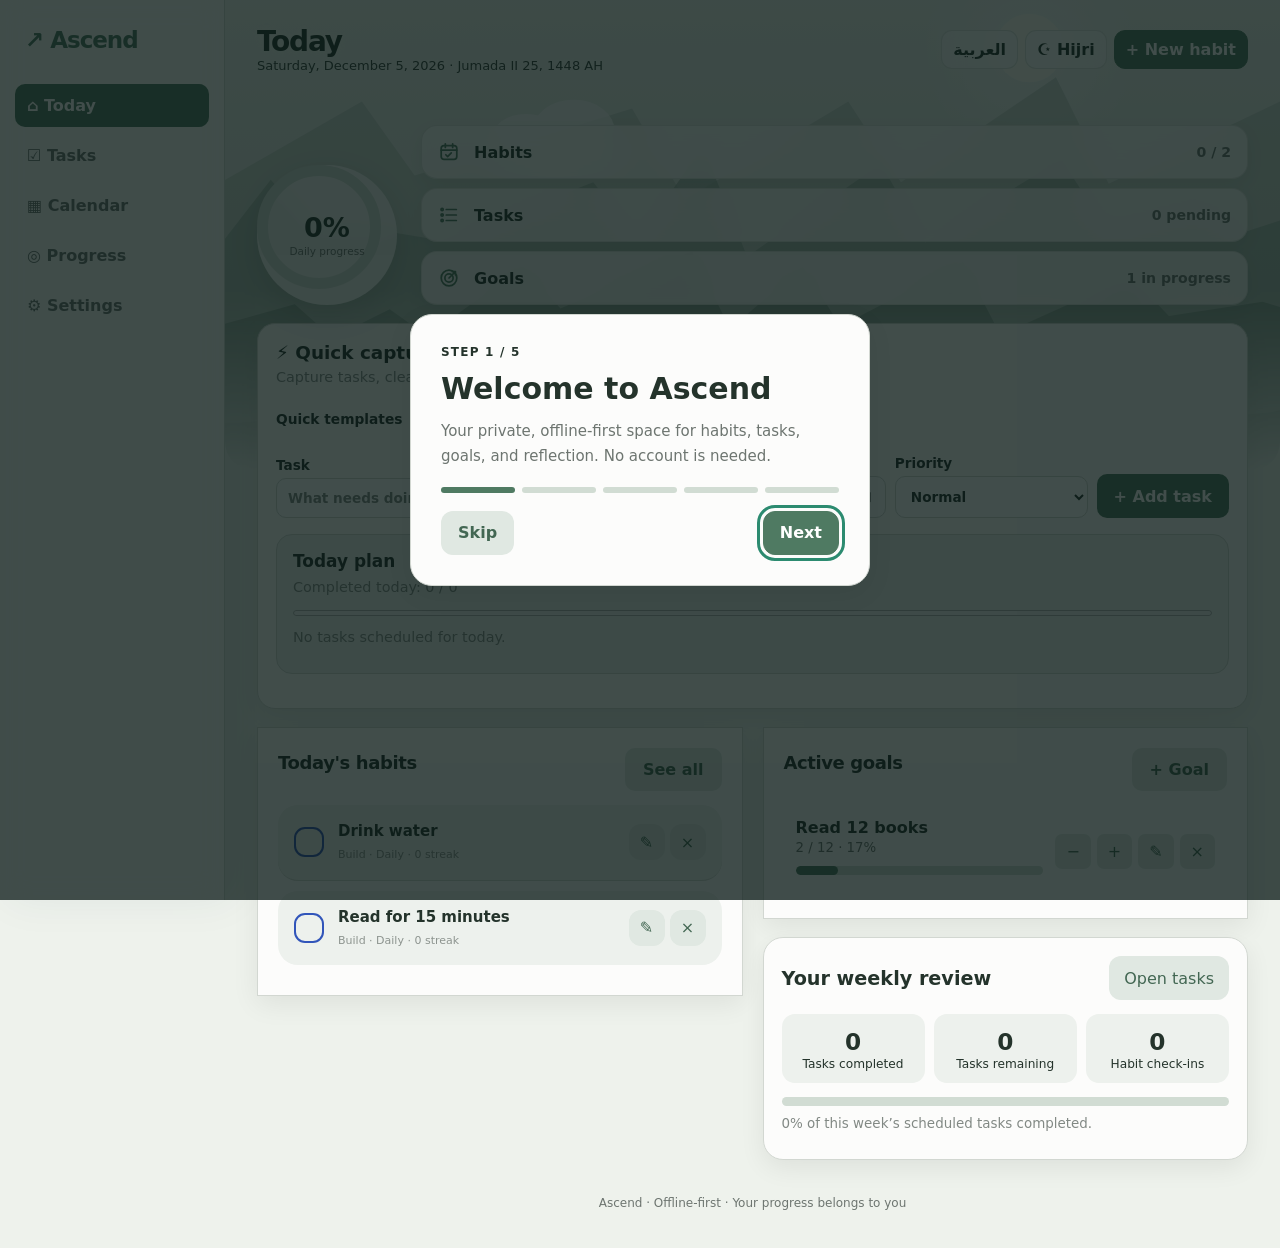
==== commit b1afe4bc: "Ascend 62 - Theme Studio" ====
--- a/app/src/main/assets/index.html
+++ b/app/src/main/assets/index.html
@@ -31,7 +31,7 @@
   setSteadyTheme(saved);
   document.getElementById('sdTheme').value=saved;
 });
-</script><button class="btn secondary" onclick="toggleTheme()">Toggle dark mode</button><div class="ascend-theme-preview-section"><h3>Upcoming premium themes</h3><p class="muted">Explore the palettes. These are previews only; premium activation is not yet available.</p><div class="ascend-theme-previews" role="group" aria-label="Upcoming premium theme previews"><div class="ascend-theme-preview ascend-preview-midnight"><b>Midnight Focus</b><small>Indigo · blue · clarity</small></div><div class="ascend-theme-preview ascend-preview-ocean"><b>Ocean Breeze</b><small>Teal · sky · calm</small></div><div class="ascend-theme-preview ascend-preview-desert"><b>Desert Harmony</b><small>Sand · copper · warmth</small></div></div></div></div><div class="panel"><h2>Data and privacy</h2><p class="muted">Your information stays on this device. No account, ads, analytics or internet connection needed. Uninstalling Ascend or clearing its storage erases it, so keep a backup.</p><div class="row" style="flex-wrap:wrap"><button class="btn danger" onclick="resetData()">Erase all data</button></div></div><div class="panel"><h2>About Ascend</h2><p>Build better habits, one day at a time. No ads, gambling, interest products, or subscriptions.</p><p class="muted">Version 61 · Works offline · Your data stays on this device.</p></div></section><div class="footer">Ascend · Offline-first · Your progress belongs to you</div></main></div><div class="modalback" id="modalBack"><div class="modal"><div class="toolbar"><h2 id="modalTitle">Add</h2><button class="iconbtn" onclick="closeModal()">✕</button></div><form id="editor"><input type="hidden" id="kind"><input type="hidden" id="editId"><label>Name</label><input id="name" class="field" required maxlength="80" placeholder="e.g. Read for 15 minutes"><div id="extra"></div><div class="row" style="justify-content:flex-end"><button type="button" class="btn secondary" onclick="closeModal()">Cancel</button><button type="submit" class="btn">Save</button></div></form></div></div><script>
+</script><button class="btn secondary" onclick="toggleTheme()">Toggle dark mode</button><div id="ascendThemeStudio"></div></div><div class="panel"><h2>Data and privacy</h2><p class="muted">Your information stays on this device. No account, ads, analytics or internet connection needed. Uninstalling Ascend or clearing its storage erases it, so keep a backup.</p><div class="row" style="flex-wrap:wrap"><button class="btn danger" onclick="resetData()">Erase all data</button></div></div><div class="panel"><h2>About Ascend</h2><p>Build better habits, one day at a time. No ads, gambling, interest products, or subscriptions.</p><p class="muted">Version 62 · Works offline · Your data stays on this device.</p></div></section><div class="footer">Ascend · Offline-first · Your progress belongs to you</div></main></div><div class="modalback" id="modalBack"><div class="modal"><div class="toolbar"><h2 id="modalTitle">Add</h2><button class="iconbtn" onclick="closeModal()">✕</button></div><form id="editor"><input type="hidden" id="kind"><input type="hidden" id="editId"><label>Name</label><input id="name" class="field" required maxlength="80" placeholder="e.g. Read for 15 minutes"><div id="extra"></div><div class="row" style="justify-content:flex-end"><button type="button" class="btn secondary" onclick="closeModal()">Cancel</button><button type="submit" class="btn">Save</button></div></form></div></div><script>
 function ascendPriority(t){const p=String((t&&t.priority)||'Normal').trim().toLowerCase();return ['high','urgent','critical'].includes(p)?'high':p==='low'?'low':'normal'}
 function ascendPriorityText(t){const p=ascendPriority(t);const ar=document.documentElement.lang==='ar';return p==='high'?(ar?'أولوية عالية':'High priority'):p==='low'?(ar?'أولوية منخفضة':'Low priority'):(ar?'أولوية عادية':'Normal priority')}
 
@@ -45,7 +45,7 @@
 </script><script>
 (function(){
 const dict={
-'Your dashboard':'لوحة التحكم','Your habits':'عاداتك','Your goals':'أهدافك','Daily planner':'المخطط اليومي','Your insights':'إحصاءاتك','Settings':'الإعدادات','⌂ Today':'⌂ الرئيسية','✓ Habits':'✓ العادات','◎ Goals':'◎ الأهداف','▤ Planner':'▤ المخطط','▥ Insights':'▥ التحليلات','⚙ Settings':'⚙ الإعدادات','+ New habit':'+ عادة جديدة','+ Add habit':'+ إضافة عادة','+ Add goal':'+ إضافة هدف','+ Goal':'+ هدف','+ Task':'+ مهمة','See all':'عرض الكل','Today\'s progress':'إنجاز اليوم','Active habits':'العادات النشطة','Done today':'المكتمل اليوم','Open tasks':'المهام المتبقية','Keep going':'استمر','Your routines':'روتينك','Great progress':'تقدم رائع','Your plan':'خطتك','Today\'s habits':'عادات اليوم','Active goals':'الأهداف النشطة','Last 7 days':'آخر ٧ أيام','Daily habit completion (%)':'نسبة إنجاز العادات اليومية (%)','My habits':'عاداتي','My goals':'أهدافي','Daily tasks':'المهام اليومية','Private journal':'مذكرات خاصة','Write a reflection for today. Saved on this device.':'اكتب تأملاتك لهذا اليوم. تحفظ على جهازك.','Save reflection':'حفظ المذكرات','Completion today':'إنجاز اليوم','Last 7 days average':'متوسط آخر ٧ أيام','Completed goals':'الأهداف المكتملة','Tasks finished':'المهام المنجزة','Weekly progress':'التقدم الأسبوعي','Habits and streaks':'العادات والاستمرارية','Appearance':'المظهر','Toggle dark mode':'تبديل الوضع الداكن','Data and privacy':'البيانات والخصوصية','Export backup (JSON)':'تصدير نسخة احتياطية','Import backup':'استيراد نسخة احتياطية','Erase all data':'مسح جميع البيانات','About Ascend':'حول أسيند','Build better habits, one day at a time. No ads, gambling, interest products, or subscriptions.':'ابنِ عادات أفضل يومًا بعد يوم. بدون إعلانات أو قمار أو منتجات ربوية أو اشتراكات.','Interactive browser prototype. Android APK and notifications are not included in this preview.':'نسخة تجريبية للمتصفح. لا تتضمن ملف APK أو الإشعارات.','Ascend · Offline-first · Your progress belongs to you':'أسيند · يعمل دون إنترنت · بياناتك ملكك','Ascend · Offline-first · Your progress belongs to you':'أسيند · يعمل دون إنترنت · بياناتك ملكك','Name':'الاسم','Add habit':'إضافة عادة','Edit habit':'تعديل عادة','Add goal':'إضافة هدف','Edit goal':'تعديل هدف','Add task':'إضافة مهمة','Edit task':'تعديل مهمة','Habit type':'نوع العادة','Positive habit':'عادة إيجابية','Habit to avoid':'عادة أريد تجنبها','Repeat on':'تكرار في','Target number':'الهدف العددي','Current progress':'التقدم الحالي','Priority':'الأولوية','Normal':'عادي','High':'مرتفع','Low':'منخفض','Avoid':'تجنب','Build':'بناء','Daily':'يومي','Not scheduled today':'غير مجدول اليوم','Normal priority':'أولوية عادية','High priority':'أولوية مرتفعة','Low priority':'أولوية منخفضة','No habits scheduled today.':'لا توجد عادات مجدولة اليوم.','Add your first habit.':'أضف أول عادة لك.','Set a goal to get started.':'حدد هدفًا للبدء.','Add your first goal.':'أضف أول هدف لك.','Your task list is clear.':'قائمة مهامك فارغة.','No habits yet.':'لا توجد عادات بعد.','Today':'اليوم','Calendar':'التقويم','Gregorian':'ميلادي','Hijri':'هجري','Small steps. Higher goals.':'خطوات صغيرة. تقدم يستحق.','Make room for what matters, one day at a time.':'خصص وقتًا لما يهمك، يومًا بعد يوم.','Ascend':'Ascend','Save':'حفظ','Cancel':'إلغاء','Delete':'حذف','days/week':'أيام/أسبوع','streak':'سلسلة','scheduled completions in current streak':'إنجازات متتالية في الأيام المجدولة','days':'أيام','No account, ads, analytics trackers or network connection required. Clearing site data may erase your progress.':'لا يتطلب حسابًا أو إعلانات أو اتصالًا بالشبكة. قد يؤدي مسح بيانات المتصفح إلى فقدان تقدمك.','Your information stays on this device. No account, ads, analytics or internet connection needed. Uninstalling Ascend or clearing its storage erases it, so keep a backup.':'تبقى بياناتك على هذا الجهاز. لا حاجة إلى حساب أو إعلانات أو تحليلات أو اتصال بالإنترنت. حذف التطبيق أو مسح تخزينه يمحو البيانات، لذا احتفظ بنسخة احتياطية.','Version 61 · Works offline · Your data stays on this device.':'الإصدار 61 · يعمل دون إنترنت · بياناتك تبقى على هذا الجهاز.','Choose your theme':'اختر السمة','Upcoming premium themes':'السمات المميزة القادمة','Explore the palettes. These are previews only; premium activation is not yet available.':'استكشف الألوان. هذه معاينات فقط؛ تفعيل السمات المميزة غير متاح بعد.'};
+'Your dashboard':'لوحة التحكم','Your habits':'عاداتك','Your goals':'أهدافك','Daily planner':'المخطط اليومي','Your insights':'إحصاءاتك','Settings':'الإعدادات','⌂ Today':'⌂ الرئيسية','✓ Habits':'✓ العادات','◎ Goals':'◎ الأهداف','▤ Planner':'▤ المخطط','▥ Insights':'▥ التحليلات','⚙ Settings':'⚙ الإعدادات','+ New habit':'+ عادة جديدة','+ Add habit':'+ إضافة عادة','+ Add goal':'+ إضافة هدف','+ Goal':'+ هدف','+ Task':'+ مهمة','See all':'عرض الكل','Today\'s progress':'إنجاز اليوم','Active habits':'العادات النشطة','Done today':'المكتمل اليوم','Open tasks':'المهام المتبقية','Keep going':'استمر','Your routines':'روتينك','Great progress':'تقدم رائع','Your plan':'خطتك','Today\'s habits':'عادات اليوم','Active goals':'الأهداف النشطة','Last 7 days':'آخر ٧ أيام','Daily habit completion (%)':'نسبة إنجاز العادات اليومية (%)','My habits':'عاداتي','My goals':'أهدافي','Daily tasks':'المهام اليومية','Private journal':'مذكرات خاصة','Write a reflection for today. Saved on this device.':'اكتب تأملاتك لهذا اليوم. تحفظ على جهازك.','Save reflection':'حفظ المذكرات','Completion today':'إنجاز اليوم','Last 7 days average':'متوسط آخر ٧ أيام','Completed goals':'الأهداف المكتملة','Tasks finished':'المهام المنجزة','Weekly progress':'التقدم الأسبوعي','Habits and streaks':'العادات والاستمرارية','Appearance':'المظهر','Toggle dark mode':'تبديل الوضع الداكن','Data and privacy':'البيانات والخصوصية','Export backup (JSON)':'تصدير نسخة احتياطية','Import backup':'استيراد نسخة احتياطية','Erase all data':'مسح جميع البيانات','About Ascend':'حول أسيند','Build better habits, one day at a time. No ads, gambling, interest products, or subscriptions.':'ابنِ عادات أفضل يومًا بعد يوم. بدون إعلانات أو قمار أو منتجات ربوية أو اشتراكات.','Interactive browser prototype. Android APK and notifications are not included in this preview.':'نسخة تجريبية للمتصفح. لا تتضمن ملف APK أو الإشعارات.','Ascend · Offline-first · Your progress belongs to you':'أسيند · يعمل دون إنترنت · بياناتك ملكك','Ascend · Offline-first · Your progress belongs to you':'أسيند · يعمل دون إنترنت · بياناتك ملكك','Name':'الاسم','Add habit':'إضافة عادة','Edit habit':'تعديل عادة','Add goal':'إضافة هدف','Edit goal':'تعديل هدف','Add task':'إضافة مهمة','Edit task':'تعديل مهمة','Habit type':'نوع العادة','Positive habit':'عادة إيجابية','Habit to avoid':'عادة أريد تجنبها','Repeat on':'تكرار في','Target number':'الهدف العددي','Current progress':'التقدم الحالي','Priority':'الأولوية','Normal':'عادي','High':'مرتفع','Low':'منخفض','Avoid':'تجنب','Build':'بناء','Daily':'يومي','Not scheduled today':'غير مجدول اليوم','Normal priority':'أولوية عادية','High priority':'أولوية مرتفعة','Low priority':'أولوية منخفضة','No habits scheduled today.':'لا توجد عادات مجدولة اليوم.','Add your first habit.':'أضف أول عادة لك.','Set a goal to get started.':'حدد هدفًا للبدء.','Add your first goal.':'أضف أول هدف لك.','Your task list is clear.':'قائمة مهامك فارغة.','No habits yet.':'لا توجد عادات بعد.','Today':'اليوم','Calendar':'التقويم','Gregorian':'ميلادي','Hijri':'هجري','Small steps. Higher goals.':'خطوات صغيرة. تقدم يستحق.','Make room for what matters, one day at a time.':'خصص وقتًا لما يهمك، يومًا بعد يوم.','Ascend':'Ascend','Save':'حفظ','Cancel':'إلغاء','Delete':'حذف','days/week':'أيام/أسبوع','streak':'سلسلة','scheduled completions in current streak':'إنجازات متتالية في الأيام المجدولة','days':'أيام','No account, ads, analytics trackers or network connection required. Clearing site data may erase your progress.':'لا يتطلب حسابًا أو إعلانات أو اتصالًا بالشبكة. قد يؤدي مسح بيانات المتصفح إلى فقدان تقدمك.','Your information stays on this device. No account, ads, analytics or internet connection needed. Uninstalling Ascend or clearing its storage erases it, so keep a backup.':'تبقى بياناتك على هذا الجهاز. لا حاجة إلى حساب أو إعلانات أو تحليلات أو اتصال بالإنترنت. حذف التطبيق أو مسح تخزينه يمحو البيانات، لذا احتفظ بنسخة احتياطية.','Version 62 · Works offline · Your data stays on this device.':'الإصدار 62 · يعمل دون إنترنت · بياناتك تبقى على هذا الجهاز.','Choose your theme':'اختر السمة','Upcoming premium themes':'السمات المميزة القادمة','Explore the palettes. These are previews only; premium activation is not yet available.':'استكشف الألوان. هذه معاينات فقط؛ تفعيل السمات المميزة غير متاح بعد.'};
 let lang=localStorage.getItem('steadyday_lang')||'en',mode=localStorage.getItem('steadyday_calendar')||'gregory',offset=0;
 const gregDate=(d,l)=>new Intl.DateTimeFormat(l==='ar'?'ar-SA':'en-US',{year:'numeric',month:'long',day:'numeric',weekday:'long',calendar:'gregory'}).format(d);
 const hijriFmt=(d,l,opts)=>new Intl.DateTimeFormat(l==='ar'?'ar-SA-u-ca-islamic-umalqura':'en-US-u-ca-islamic-umalqura',{...opts,era:undefined}).format(d).replace(/\s*(?:BC|AD)\b/g,' AH');
@@ -1005,13 +1005,13 @@
  ['Welcome to Ascend','Your private, offline-first space for habits, tasks, goals, and reflection. No account is needed.'],
  ['Plan your day','Add a task, choose its priority and date, then find it in Today Plan, the calendar, or Task Command Center.'],
  ['Build momentum','Track habits and goals, start a Focus Sprint, and review your progress each week.'],
- ['Make it yours','Explore light and dark modes, Arabic, and theme previews. Premium previews do not unlock purchases.'],
+ ['Make it yours','Pick one of 20 themes in Settings › Theme Studio, in light or dark. Premium themes can be previewed across the whole app.'],
  ['Protect your progress','Your data stays on this device. Export a backup from Settings before switching devices or uninstalling.']
  ],ar:[
  ['مرحبًا بك في Ascend','مساحتك الخاصة للعادات والمهام والأهداف واليوميات. يعمل التطبيق دون اتصال أو حساب.'],
  ['نظّم يومك','أضف مهمة وحدد أولويتها وتاريخها، ثم تابعها في خطة اليوم أو التقويم أو مركز المهام.'],
  ['تابع تقدّمك','سجّل عاداتك وأهدافك، واستخدم جلسات التركيز وراجع إنجازاتك أسبوعيًا.'],
- ['خصّص تجربتك','جرّب الوضع الفاتح والداكن واللغة العربية ومعاينات السمات. المعاينة لا تفعّل الشراء.'],
+ ['خصّص تجربتك','اختر واحدة من ٢٠ سمة في الإعدادات › استوديو السمات، بالوضع الفاتح أو الداكن. يمكن معاينة السمات المميزة في التطبيق كاملًا.'],
  ['احفظ بياناتك','تبقى بياناتك على جهازك. صدّر نسخة احتياطية من الإعدادات قبل تغيير الجهاز أو حذف التطبيق.']
  ]};
  const el=id=>document.getElementById('ascend58-'+id);
@@ -1156,7 +1156,7 @@
 function counts(d){return{habits:d.habits.length,tasks:d.tasks.length,goals:d.goals.length,journal:Object.values(d.journal).filter(v=>v.trim()).length,focus:Array.isArray(d.focusHistory)?d.focusHistory.length:0}}
 window.ascendBuildBackup=function(){
  save();const preferences={};PREF_KEYS.forEach(k=>{const v=localStorage.getItem(k);if(v!==null)preferences[k]=v});
- return{format:'ascend-backup',version:1,app:'Ascend',appVersion:'61',createdAt:new Date().toISOString(),data:JSON.parse(JSON.stringify(data)),preferences};
+ return{format:'ascend-backup',version:1,app:'Ascend',appVersion:'62',createdAt:new Date().toISOString(),data:JSON.parse(JSON.stringify(data)),preferences};
 };
 window.ascendPrepareRestore=function(payload){
  let part,prefs={};
@@ -1228,6 +1228,7 @@
 
 /* ---------- Android back button ---------- */
 window.ascendHandleBack=function(){
+ if(window.ascendCloseArt&&ascendCloseArt())return true;
  const guide=$('ascend58-guide');if(guide&&!guide.hidden){$('ascend58-skip')?.click();return true}
  const art=document.querySelector('.ascend53-overlay:not([hidden])');if(art){art.querySelector('.ascend53-close')?.click();return true}
  const del=$('ascendDeleteDialog');if(del){del.remove();return true}
@@ -1239,6 +1240,7 @@
 /* ---------- System bar colour follows the theme ---------- */
 function chrome(){
  if(!native()||typeof SteadyDayNative.setChrome!=='function')return;
+ if(window.ascendThemeChrome)return; // Theme Studio manages system bar colours
  const dark=document.body.classList.contains('dark');
  let c=getComputedStyle(document.body).backgroundColor;const m=c.match(/rgba?\((\d+),\s*(\d+),\s*(\d+)(?:,\s*([\d.]+))?/);
  let hex=null;if(m&&(m[4]===undefined||Number(m[4])>0.5))hex='#'+[m[1],m[2],m[3]].map(n=>Number(n).toString(16).padStart(2,'0')).join('');
@@ -1306,4 +1308,5 @@
 })();
 </script>
 
+<link rel="stylesheet" href="themes/ascend-themes.css"><script src="themes/ascend-art.js"></script><script src="themes/ascend-themes.js"></script>
 </body></html>
--- a/app/src/main/assets/themes/ascend-themes.css
+++ b/app/src/main/assets/themes/ascend-themes.css
@@ -0,0 +1,124 @@
+/* Ascend Theme Studio — applies the active theme's palette and artwork to the whole app.
+   Variables are set on <body> by ascend-themes.js; this sheet loads last on purpose. */
+html body.at{background:var(--at-bg)!important;color:var(--at-ink)!important;background-image:none!important}
+body.at .main{position:relative;isolation:isolate}
+body.at #atArt{position:absolute;inset:0 0 auto 0;height:clamp(190px,30vw,250px);background:var(--at-art) center bottom/cover no-repeat;z-index:-1;-webkit-mask-image:linear-gradient(#000 62%,transparent);mask-image:linear-gradient(#000 62%,transparent);pointer-events:none;transition:height .25s}
+body.at[data-page="dashboard"] #atArt{height:clamp(330px,52vw,470px)}
+@media(min-width:651px){body.at #atArt{border-radius:0 0 28px 28px}}
+body.at .top h1,body.at .top #heading{color:var(--at-art-ink)!important;text-shadow:0 1px 10px color-mix(in srgb,var(--at-top) 70%,transparent)}
+body.at .top .muted,body.at #today{color:var(--at-art-ink)!important;opacity:.92;text-shadow:0 1px 8px color-mix(in srgb,var(--at-top) 80%,transparent)}
+body.at .langtools button:not(.btn){background:var(--at-surface)!important;background:color-mix(in srgb,var(--at-surface) 78%,transparent)!important;color:var(--at-ink)!important;border:1px solid color-mix(in srgb,var(--at-border) 70%,transparent)!important;-webkit-backdrop-filter:blur(10px);backdrop-filter:blur(10px)}
+
+/* Today hero: ring + three rows, like the Theme Studio mock-up */
+body.at #dashboard>.hero,body.at #dashboard>.stats{display:none!important}
+#atHero{display:grid;gap:14px;margin:8px 0 18px}
+#atHero .at-ring{position:relative;width:124px;height:124px;border-radius:50%;background:var(--at-surface);background:color-mix(in srgb,var(--at-surface) 80%,transparent);-webkit-backdrop-filter:blur(10px);backdrop-filter:blur(10px);box-shadow:0 10px 30px #0000001f;margin-top:clamp(20px,9vw,70px)}
+#atHero .at-ring>svg{position:absolute;inset:0}
+#atHero .at-ring>div{position:absolute;inset:0;display:grid;place-content:center;text-align:center}
+#atHero .at-ring b{font-size:27px;line-height:1;color:var(--at-ink);font-variant-numeric:tabular-nums}
+#atHero .at-ring small{font-size:10.5px;color:var(--at-muted);margin-top:4px;max-width:80px}
+#atHero .at-rows{display:grid;gap:9px}
+#atHero .at-rows button{display:grid;grid-template-columns:24px 1fr auto;align-items:center;gap:12px;min-height:54px;padding:12px 16px;border-radius:16px;border:1px solid color-mix(in srgb,var(--at-border) 70%,transparent)!important;background:var(--at-surface)!important;background:color-mix(in srgb,var(--at-surface) 86%,transparent)!important;color:var(--at-ink)!important;-webkit-backdrop-filter:blur(12px);backdrop-filter:blur(12px);box-shadow:0 6px 18px #0000000f;font-weight:700;text-align:start}
+#atHero .at-rows button b{font-weight:600;font-size:.88rem;color:var(--at-muted)}
+#atHero .at-rows svg{width:22px;height:22px;fill:none;stroke:var(--at-accent-text);stroke-width:1.9;stroke-linecap:round;stroke-linejoin:round}
+#atHero .at-rows button:active{transform:scale(.99)}
+@media(min-width:900px){#atHero{grid-template-columns:150px 1fr;align-items:end}#atHero .at-ring{width:140px;height:140px}}
+
+/* Surfaces */
+html body.at .panel,html body.at .stat,html body.at .modal,html body.at .ascend47-panel,html body.at #ascend54-review,html body.at .ascend45-focus,html body.at #ascend57Tools,html body.at #ascend60Reliability,html body.at .ascend-dialog,html body.at #ascend58-guide .ascend58-panel,html body.at .ascend53-dialog{background:var(--at-surface)!important;color:var(--at-ink)!important;border-color:var(--at-border)!important;box-shadow:0 8px 26px #00000012!important}
+html body.at .ascend51-plan,html body.at .ascend52-workload,html body.at .ascend48-summary>div,html body.at #ascend54-review .a54-stat,html body.at .ascend-day-journal,html body.at .ascend20-summary,html body.at #ascend57Stats div,html body.at .ascend-result-card,html body.at .reminder-item,html body.at #ascend43BackupOverview .ascend43-count,html body.at .ascend61-status li,html body.at .ascend-calendar-summary{background:var(--at-surface2)!important;color:var(--at-ink)!important;border-color:var(--at-border)!important}
+html body.at #dashHabits .entry{background:var(--at-surface2)!important;border-color:var(--at-border)!important}
+html body.at .entry{border-color:var(--at-border)!important}
+html body.at h1,html body.at h2,html body.at h3,html body.at h4,html body.at .panel b,html body.at .details b,html body.at label{color:var(--at-ink)}
+html body.at .muted,html body.at small,html body.at .entry small,html body.at .details small,html body.at .footer,html body.at .emptymsg,html body.at .cal-sub,html body.at .ascend47-muted,html body.at .reminder-note,html body.at .a54-sub,html body.at p{color:var(--at-muted)}
+html body.at .ascend-search-count,html body.at .ascend-empty{color:var(--at-muted)!important}
+
+/* Navigation */
+html body.at .side{background:var(--at-surface)!important;background:color-mix(in srgb,var(--at-surface) 90%,transparent)!important;border-color:var(--at-border)!important;-webkit-backdrop-filter:blur(14px);backdrop-filter:blur(14px)}
+html body.at .brand{color:var(--at-accent-text)!important}
+html body.at .nav{color:var(--at-muted)!important;background:transparent!important}
+html body.at .nav.active{background:var(--at-btn)!important;color:var(--at-on)!important;box-shadow:none!important}
+
+/* Buttons */
+html body.at .btn:not(.secondary):not(.danger),html body.at .ascend47-form button,html body.at .ascend51-item button,html body.at .ascend48-actions button:first-child,html body.at #ascend57Export,html body.at #ascend58-guide button.primary,html body.at .ascend-journal-footer button,html body.at .at-btn.primary{background:var(--at-btn)!important;color:var(--at-on)!important;border-color:var(--at-btn)!important;box-shadow:none!important}
+html body.at .btn.secondary,html body.at .iconbtn,html body.at .calendar-actions button,html body.at .ascend-task-actions button:not(.ascend-delete),html body.at .ascend48-actions button:not(:first-child),html body.at #ascend54-review button,html body.at .reminder-actions button,html body.at #ascend59CalendarExport,html body.at .ascend61-status li button,html body.at #ascend58-guide button.secondary,html body.at .ascend53-view-art,html body.at .ascend55-undo button,html body.at .ascend56-duplicate{background:var(--at-chip)!important;color:var(--at-chip-text)!important;border:1px solid transparent!important}
+html body.at .btn:disabled,html body.at .at-btn:disabled{opacity:.7;cursor:default}
+
+/* Fields */
+html body.at .field,html body.at input:not([type=checkbox]):not([type=radio]),html body.at select,html body.at textarea,html body.at #reminderSettings select,html body.at #reminderSettings input:not([type=checkbox]),html body.at .reminder-grid select,html body.at .reminder-grid input{background:var(--at-input)!important;color:var(--at-ink)!important;border:1px solid var(--at-border)!important;color-scheme:light}
+html body.at.at-dark .field,html body.at.at-dark input,html body.at.at-dark select,html body.at.at-dark textarea{color-scheme:dark}
+html body.at input::placeholder,html body.at textarea::placeholder{color:var(--at-muted);opacity:.85}
+html body.at .tick,html body.at input[type=checkbox]{accent-color:var(--at-accent)}
+
+/* Progress & charts */
+html body.at .progress,html body.at .ascend20-track,html body.at .ascend45-progress,html body.at #ascend54-review .a54-meter,html body.at .ascend-milestone-track,html body.at .ascend52-track{background:var(--at-track)!important}
+html body.at .progress>div,html body.at .ascend20-track>div,html body.at .ascend45-progress span,html body.at #ascend54-review .a54-fill,html body.at .ascend-milestone-fill,html body.at .ascend46-bar,html body.at .ascend52-bar,html body.at .bar{background:var(--at-accent)!important}
+html body.at .ascend51-plan progress{accent-color:var(--at-accent)}
+html body.at .chip,html body.at .reminder-pill{background:var(--at-chip)!important;color:var(--at-chip-text)!important}
+
+/* Calendar (priority and completion colours keep their meaning; neutral cells follow the theme) */
+html body.at .day{background:var(--at-surface2);color:var(--at-ink)}
+html body.at .day.head{background:none!important;color:var(--at-muted)!important}
+html body.at .day.empty{background:transparent!important}
+html body.at .day.today{outline-color:var(--at-accent)!important}
+html body.at #calendar [data-ascend-date].ascend-selected{outline:3px solid var(--at-accent)!important}
+html body.at .ascend-cal-secondary-day{color:var(--at-muted)}
+
+/* Theme Studio */
+.at-studio-head{display:flex;justify-content:space-between;align-items:flex-end;gap:12px;flex-wrap:wrap;margin:6px 0 10px}
+.at-studio-head h3{margin:0 0 2px;font-size:1.15rem}
+.at-seg{display:inline-flex;padding:4px;border-radius:14px;background:var(--at-surface2,#eef1ee);border:1px solid var(--at-border,#ddd)}
+.at-seg button{min-height:40px;padding:6px 14px;border-radius:10px;background:transparent;color:var(--at-muted,#555);font-weight:700}
+.at-seg button[aria-pressed="true"]{background:var(--at-btn,#355);color:var(--at-on,#fff)}
+.at-note{font-size:.86rem;padding:10px 12px;border-radius:12px;background:var(--at-surface2,#f3f3f3);color:var(--at-ink)!important;margin:8px 0}
+.at-grid{display:grid;grid-template-columns:repeat(auto-fill,minmax(150px,1fr));gap:14px}
+.at-card{min-width:0;display:flex;flex-direction:column;gap:5px;padding:8px;border-radius:20px;border:2px solid transparent;background:var(--at-surface2,#f6f6f6)}
+.at-card.is-active{border-color:var(--at-accent)}
+.at-card.is-preview{border-color:var(--at-accent);border-style:dashed}
+.at-phone{position:relative;aspect-ratio:9/15;border-radius:16px;overflow:hidden;background:var(--c-bg) center top/cover no-repeat;box-shadow:inset 0 0 0 1px #00000014;padding:10px 8px;display:flex;flex-direction:column;gap:6px}
+.at-phone::after{content:"";position:absolute;inset:auto 0 0 0;height:52%;background:linear-gradient(transparent,var(--c-bg) 45%);z-index:0}
+.at-phone>*{position:relative;z-index:1}
+html body.at .at-card .at-mini-top b{font-size:13px;color:var(--c-art-ink);text-shadow:0 1px 6px #0003}
+.at-mini-ring{position:relative;width:46px;height:46px;border-radius:50%;background:var(--c-surface);background:color-mix(in srgb,var(--c-surface) 85%,transparent);margin-top:6px}
+.at-mini-ring svg{position:absolute;inset:0}.at-mini-ring span{position:absolute;inset:0;display:grid;place-items:center;font-size:10.5px;font-weight:800;color:var(--c-ink)}
+.at-mini-rows{margin-top:auto;display:grid;gap:4px}
+.at-mini-rows i{display:flex;justify-content:space-between;font-style:normal;font-size:9.5px;font-weight:700;padding:5px 7px;border-radius:7px;background:var(--c-surface);background:color-mix(in srgb,var(--c-surface) 92%,transparent);color:var(--c-ink)}
+.at-mini-rows i span:last-child{color:var(--c-muted);font-weight:600}
+.at-card h4{margin:4px 2px 0;font-size:.9rem;line-height:1.25;color:var(--at-ink)}
+.at-badge{align-self:flex-start;font-size:.7rem;font-weight:800;padding:3px 8px;border-radius:20px;margin-inline-start:2px}
+.at-badge.free{background:#2f7a4a;color:#fff}.at-badge.premium{background:#f6d77a;color:#4a3300}
+.at-card p{margin:0 2px;font-size:.76rem;line-height:1.35}
+.at-sw{display:flex;gap:5px;margin:2px}.at-sw i{width:15px;height:15px;border-radius:50%;box-shadow:inset 0 0 0 1px #0002}
+.at-actions{display:grid;grid-template-columns:1fr auto;gap:6px;margin-top:auto;padding-top:4px}
+.at-btn{min-height:40px;padding:6px 10px;border-radius:11px;font-weight:700;font-size:.82rem;background:var(--at-chip,#e8eee8);color:var(--at-chip-text,#234)}
+.at-btn.ghost{background:transparent;border:1px solid var(--at-border,#ccc);color:var(--at-ink)}
+@media(min-width:700px){.at-grid{grid-template-columns:repeat(auto-fill,minmax(175px,1fr))}}
+#ascendPremiumPanel .at-benefits{list-style:none;padding:0;margin:12px 0;display:grid;gap:8px}
+#ascendPremiumPanel .at-benefits li{display:grid;gap:2px;padding:12px;border-radius:14px;background:var(--at-surface2)}
+#ascendPremiumPanel .at-benefits span{font-size:.86rem;color:var(--at-muted)}
+/* Old controls replaced by the Studio */
+#settings label[for="sdTheme"],#sdTheme,#settings button[onclick="toggleTheme()"]{display:none!important}
+
+/* Preview bar */
+#atPreviewBar{position:fixed;top:10px;white-space:nowrap;overflow:hidden;left:50%;transform:translateX(-50%);z-index:9000;display:flex;align-items:center;gap:12px;max-width:calc(100vw - 20px);padding:8px 8px 8px 16px;border-radius:30px;background:var(--at-ink);color:var(--at-bg);box-shadow:0 10px 30px #0004;font-weight:700;font-size:.86rem}
+#atPreviewBar button{min-height:38px;padding:6px 14px;border-radius:20px;background:var(--at-bg);color:var(--at-ink);font-weight:800}
+body.at-previewing .main{padding-top:58px}
+#atPreviewBar span{overflow:hidden;text-overflow:ellipsis}
+
+/* Full artwork viewer */
+#atViewer[hidden]{display:none}
+#atViewer{position:fixed;inset:0;z-index:99990;background:#050a0ee6;display:grid;place-items:center;padding:14px}
+#atViewer .at-viewer-box{width:min(96vw,900px);background:#141a1f;color:#fff;border-radius:18px;padding:14px}
+#atViewer header{display:flex;justify-content:space-between;align-items:center;margin-bottom:10px}
+#atViewer h3{margin:0;color:#fff}#atViewer p{color:#d8e0e6!important;margin:10px 0 0;font-size:.85rem}
+#atViewer img{display:block;width:100%;height:auto;border-radius:12px}
+#atViewer .at-close{min-width:44px;min-height:44px;border-radius:10px;background:#fff;color:#141a1f;font-size:1.3rem}
+@media(prefers-reduced-motion:reduce){body.at #atArt{transition:none}}
+
+/* Text inside fixed-colour overlays stays readable in every theme */
+html body.at .reminder-toast p,html body.at .reminder-toast b{color:#fff!important}
+html body.at #ascend58-guide h2,html body.at #ascend58-guide .ascend58-kicker{color:var(--at-ink)!important}
+html body.at #ascend58-guide p{color:var(--at-muted)!important}
+html body.at #ascend58-guide .ascend58-progress span{background:var(--at-track)!important}
+html body.at #ascend58-guide .ascend58-progress span.active{background:var(--at-accent)!important}
+html body.at .ascend61-toast{background:var(--at-ink);color:var(--at-bg)}
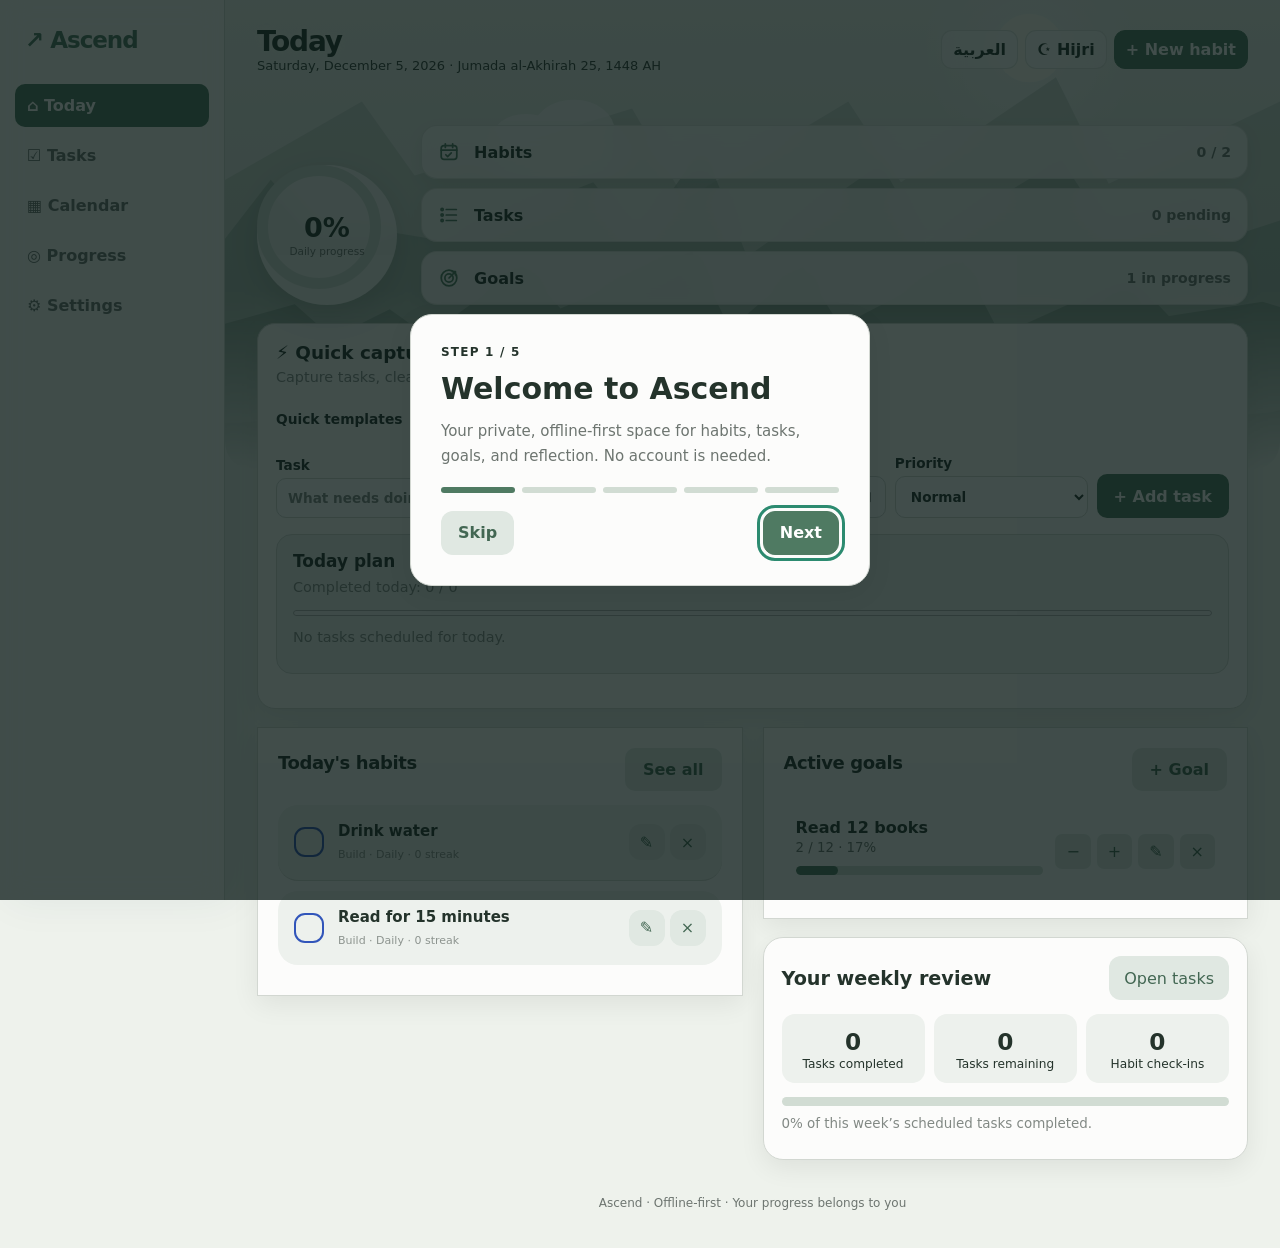
==== commit 0b456ecb: "Ascend 68 - Hijri month names" ====
--- a/app/src/main/assets/index.html
+++ b/app/src/main/assets/index.html
@@ -31,7 +31,7 @@
   setSteadyTheme(saved);
   document.getElementById('sdTheme').value=saved;
 });
-</script><button class="btn secondary" onclick="toggleTheme()">Toggle dark mode</button><div id="ascendThemeStudio"></div></div><div class="panel"><h2>Data and privacy</h2><p class="muted">Your information stays on this device. No account, ads, analytics or internet connection needed. Uninstalling Ascend or clearing its storage erases it, so keep a backup.</p><div class="row" style="flex-wrap:wrap"><button class="btn danger" onclick="resetData()">Erase all data</button></div></div><div class="panel"><h2>About Ascend</h2><p>Build better habits, one day at a time. No ads, gambling, interest products, or subscriptions.</p><p class="muted">Version 62 · Works offline · Your data stays on this device.</p></div></section><div class="footer">Ascend · Offline-first · Your progress belongs to you</div></main></div><div class="modalback" id="modalBack"><div class="modal"><div class="toolbar"><h2 id="modalTitle">Add</h2><button class="iconbtn" onclick="closeModal()">✕</button></div><form id="editor"><input type="hidden" id="kind"><input type="hidden" id="editId"><label>Name</label><input id="name" class="field" required maxlength="80" placeholder="e.g. Read for 15 minutes"><div id="extra"></div><div class="row" style="justify-content:flex-end"><button type="button" class="btn secondary" onclick="closeModal()">Cancel</button><button type="submit" class="btn">Save</button></div></form></div></div><script>
+</script><button class="btn secondary" onclick="toggleTheme()">Toggle dark mode</button><div id="ascendThemeStudio"></div></div><div class="panel"><h2>Data and privacy</h2><p class="muted">Your information stays on this device. No account, ads, analytics or internet connection needed. Uninstalling Ascend or clearing its storage erases it, so keep a backup.</p><div class="row" style="flex-wrap:wrap"><button class="btn danger" onclick="resetData()">Erase all data</button></div></div><div class="panel"><h2>About Ascend</h2><p>Build better habits, one day at a time. No ads, gambling, interest products, or subscriptions.</p><p class="muted">Version 67 · Works offline · Your data stays on this device.</p></div></section><div class="footer">Ascend · Offline-first · Your progress belongs to you</div></main></div><div class="modalback" id="modalBack"><div class="modal"><div class="toolbar"><h2 id="modalTitle">Add</h2><button class="iconbtn" onclick="closeModal()">✕</button></div><form id="editor"><input type="hidden" id="kind"><input type="hidden" id="editId"><label>Name</label><input id="name" class="field" required maxlength="80" placeholder="e.g. Read for 15 minutes"><div id="extra"></div><div class="row" style="justify-content:flex-end"><button type="button" class="btn secondary" onclick="closeModal()">Cancel</button><button type="submit" class="btn">Save</button></div></form></div></div><script>
 function ascendPriority(t){const p=String((t&&t.priority)||'Normal').trim().toLowerCase();return ['high','urgent','critical'].includes(p)?'high':p==='low'?'low':'normal'}
 function ascendPriorityText(t){const p=ascendPriority(t);const ar=document.documentElement.lang==='ar';return p==='high'?(ar?'أولوية عالية':'High priority'):p==='low'?(ar?'أولوية منخفضة':'Low priority'):(ar?'أولوية عادية':'Normal priority')}
 
@@ -45,11 +45,14 @@
 </script><script>
 (function(){
 const dict={
-'Your dashboard':'لوحة التحكم','Your habits':'عاداتك','Your goals':'أهدافك','Daily planner':'المخطط اليومي','Your insights':'إحصاءاتك','Settings':'الإعدادات','⌂ Today':'⌂ الرئيسية','✓ Habits':'✓ العادات','◎ Goals':'◎ الأهداف','▤ Planner':'▤ المخطط','▥ Insights':'▥ التحليلات','⚙ Settings':'⚙ الإعدادات','+ New habit':'+ عادة جديدة','+ Add habit':'+ إضافة عادة','+ Add goal':'+ إضافة هدف','+ Goal':'+ هدف','+ Task':'+ مهمة','See all':'عرض الكل','Today\'s progress':'إنجاز اليوم','Active habits':'العادات النشطة','Done today':'المكتمل اليوم','Open tasks':'المهام المتبقية','Keep going':'استمر','Your routines':'روتينك','Great progress':'تقدم رائع','Your plan':'خطتك','Today\'s habits':'عادات اليوم','Active goals':'الأهداف النشطة','Last 7 days':'آخر ٧ أيام','Daily habit completion (%)':'نسبة إنجاز العادات اليومية (%)','My habits':'عاداتي','My goals':'أهدافي','Daily tasks':'المهام اليومية','Private journal':'مذكرات خاصة','Write a reflection for today. Saved on this device.':'اكتب تأملاتك لهذا اليوم. تحفظ على جهازك.','Save reflection':'حفظ المذكرات','Completion today':'إنجاز اليوم','Last 7 days average':'متوسط آخر ٧ أيام','Completed goals':'الأهداف المكتملة','Tasks finished':'المهام المنجزة','Weekly progress':'التقدم الأسبوعي','Habits and streaks':'العادات والاستمرارية','Appearance':'المظهر','Toggle dark mode':'تبديل الوضع الداكن','Data and privacy':'البيانات والخصوصية','Export backup (JSON)':'تصدير نسخة احتياطية','Import backup':'استيراد نسخة احتياطية','Erase all data':'مسح جميع البيانات','About Ascend':'حول أسيند','Build better habits, one day at a time. No ads, gambling, interest products, or subscriptions.':'ابنِ عادات أفضل يومًا بعد يوم. بدون إعلانات أو قمار أو منتجات ربوية أو اشتراكات.','Interactive browser prototype. Android APK and notifications are not included in this preview.':'نسخة تجريبية للمتصفح. لا تتضمن ملف APK أو الإشعارات.','Ascend · Offline-first · Your progress belongs to you':'أسيند · يعمل دون إنترنت · بياناتك ملكك','Ascend · Offline-first · Your progress belongs to you':'أسيند · يعمل دون إنترنت · بياناتك ملكك','Name':'الاسم','Add habit':'إضافة عادة','Edit habit':'تعديل عادة','Add goal':'إضافة هدف','Edit goal':'تعديل هدف','Add task':'إضافة مهمة','Edit task':'تعديل مهمة','Habit type':'نوع العادة','Positive habit':'عادة إيجابية','Habit to avoid':'عادة أريد تجنبها','Repeat on':'تكرار في','Target number':'الهدف العددي','Current progress':'التقدم الحالي','Priority':'الأولوية','Normal':'عادي','High':'مرتفع','Low':'منخفض','Avoid':'تجنب','Build':'بناء','Daily':'يومي','Not scheduled today':'غير مجدول اليوم','Normal priority':'أولوية عادية','High priority':'أولوية مرتفعة','Low priority':'أولوية منخفضة','No habits scheduled today.':'لا توجد عادات مجدولة اليوم.','Add your first habit.':'أضف أول عادة لك.','Set a goal to get started.':'حدد هدفًا للبدء.','Add your first goal.':'أضف أول هدف لك.','Your task list is clear.':'قائمة مهامك فارغة.','No habits yet.':'لا توجد عادات بعد.','Today':'اليوم','Calendar':'التقويم','Gregorian':'ميلادي','Hijri':'هجري','Small steps. Higher goals.':'خطوات صغيرة. تقدم يستحق.','Make room for what matters, one day at a time.':'خصص وقتًا لما يهمك، يومًا بعد يوم.','Ascend':'Ascend','Save':'حفظ','Cancel':'إلغاء','Delete':'حذف','days/week':'أيام/أسبوع','streak':'سلسلة','scheduled completions in current streak':'إنجازات متتالية في الأيام المجدولة','days':'أيام','No account, ads, analytics trackers or network connection required. Clearing site data may erase your progress.':'لا يتطلب حسابًا أو إعلانات أو اتصالًا بالشبكة. قد يؤدي مسح بيانات المتصفح إلى فقدان تقدمك.','Your information stays on this device. No account, ads, analytics or internet connection needed. Uninstalling Ascend or clearing its storage erases it, so keep a backup.':'تبقى بياناتك على هذا الجهاز. لا حاجة إلى حساب أو إعلانات أو تحليلات أو اتصال بالإنترنت. حذف التطبيق أو مسح تخزينه يمحو البيانات، لذا احتفظ بنسخة احتياطية.','Version 62 · Works offline · Your data stays on this device.':'الإصدار 62 · يعمل دون إنترنت · بياناتك تبقى على هذا الجهاز.','Choose your theme':'اختر السمة','Upcoming premium themes':'السمات المميزة القادمة','Explore the palettes. These are previews only; premium activation is not yet available.':'استكشف الألوان. هذه معاينات فقط؛ تفعيل السمات المميزة غير متاح بعد.'};
+'Your dashboard':'لوحة التحكم','Your habits':'عاداتك','Your goals':'أهدافك','Daily planner':'المخطط اليومي','Your insights':'إحصاءاتك','Settings':'الإعدادات','⌂ Today':'⌂ الرئيسية','✓ Habits':'✓ العادات','◎ Goals':'◎ الأهداف','▤ Planner':'▤ المخطط','▥ Insights':'▥ التحليلات','⚙ Settings':'⚙ الإعدادات','+ New habit':'+ عادة جديدة','+ Add habit':'+ إضافة عادة','+ Add goal':'+ إضافة هدف','+ Goal':'+ هدف','+ Task':'+ مهمة','See all':'عرض الكل','Today\'s progress':'إنجاز اليوم','Active habits':'العادات النشطة','Done today':'المكتمل اليوم','Open tasks':'المهام المتبقية','Keep going':'استمر','Your routines':'روتينك','Great progress':'تقدم رائع','Your plan':'خطتك','Today\'s habits':'عادات اليوم','Active goals':'الأهداف النشطة','Last 7 days':'آخر ٧ أيام','Daily habit completion (%)':'نسبة إنجاز العادات اليومية (%)','My habits':'عاداتي','My goals':'أهدافي','Daily tasks':'المهام اليومية','Private journal':'مذكرات خاصة','Write a reflection for today. Saved on this device.':'اكتب تأملاتك لهذا اليوم. تحفظ على جهازك.','Save reflection':'حفظ المذكرات','Completion today':'إنجاز اليوم','Last 7 days average':'متوسط آخر ٧ أيام','Completed goals':'الأهداف المكتملة','Tasks finished':'المهام المنجزة','Weekly progress':'التقدم الأسبوعي','Habits and streaks':'العادات والاستمرارية','Appearance':'المظهر','Toggle dark mode':'تبديل الوضع الداكن','Data and privacy':'البيانات والخصوصية','Export backup (JSON)':'تصدير نسخة احتياطية','Import backup':'استيراد نسخة احتياطية','Erase all data':'مسح جميع البيانات','About Ascend':'حول أسيند','Build better habits, one day at a time. No ads, gambling, interest products, or subscriptions.':'ابنِ عادات أفضل يومًا بعد يوم. بدون إعلانات أو قمار أو منتجات ربوية أو اشتراكات.','Interactive browser prototype. Android APK and notifications are not included in this preview.':'نسخة تجريبية للمتصفح. لا تتضمن ملف APK أو الإشعارات.','Ascend · Offline-first · Your progress belongs to you':'أسيند · يعمل دون إنترنت · بياناتك ملكك','Ascend · Offline-first · Your progress belongs to you':'أسيند · يعمل دون إنترنت · بياناتك ملكك','Name':'الاسم','Add habit':'إضافة عادة','Edit habit':'تعديل عادة','Add goal':'إضافة هدف','Edit goal':'تعديل هدف','Add task':'إضافة مهمة','Edit task':'تعديل مهمة','Habit type':'نوع العادة','Positive habit':'عادة إيجابية','Habit to avoid':'عادة أريد تجنبها','Repeat on':'تكرار في','Target number':'الهدف العددي','Current progress':'التقدم الحالي','Priority':'الأولوية','Normal':'عادي','High':'مرتفع','Low':'منخفض','Avoid':'تجنب','Build':'بناء','Daily':'يومي','Not scheduled today':'غير مجدول اليوم','Normal priority':'أولوية عادية','High priority':'أولوية مرتفعة','Low priority':'أولوية منخفضة','No habits scheduled today.':'لا توجد عادات مجدولة اليوم.','Add your first habit.':'أضف أول عادة لك.','Set a goal to get started.':'حدد هدفًا للبدء.','Add your first goal.':'أضف أول هدف لك.','Your task list is clear.':'قائمة مهامك فارغة.','No habits yet.':'لا توجد عادات بعد.','Today':'اليوم','Calendar':'التقويم','Gregorian':'ميلادي','Hijri':'هجري','Small steps. Higher goals.':'خطوات صغيرة. تقدم يستحق.','Make room for what matters, one day at a time.':'خصص وقتًا لما يهمك، يومًا بعد يوم.','Ascend':'Ascend','Save':'حفظ','Cancel':'إلغاء','Delete':'حذف','days/week':'أيام/أسبوع','streak':'سلسلة','scheduled completions in current streak':'إنجازات متتالية في الأيام المجدولة','days':'أيام','No account, ads, analytics trackers or network connection required. Clearing site data may erase your progress.':'لا يتطلب حسابًا أو إعلانات أو اتصالًا بالشبكة. قد يؤدي مسح بيانات المتصفح إلى فقدان تقدمك.','Your information stays on this device. No account, ads, analytics or internet connection needed. Uninstalling Ascend or clearing its storage erases it, so keep a backup.':'تبقى بياناتك على هذا الجهاز. لا حاجة إلى حساب أو إعلانات أو تحليلات أو اتصال بالإنترنت. حذف التطبيق أو مسح تخزينه يمحو البيانات، لذا احتفظ بنسخة احتياطية.','Version 67 · Works offline · Your data stays on this device.':'الإصدار 67 · يعمل دون إنترنت · بياناتك تبقى على هذا الجهاز.','Choose your theme':'اختر السمة','Upcoming premium themes':'السمات المميزة القادمة','Explore the palettes. These are previews only; premium activation is not yet available.':'استكشف الألوان. هذه معاينات فقط؛ تفعيل السمات المميزة غير متاح بعد.'};
 let lang=localStorage.getItem('steadyday_lang')||'en',mode=localStorage.getItem('steadyday_calendar')||'gregory',offset=0;
 const gregDate=(d,l)=>new Intl.DateTimeFormat(l==='ar'?'ar-SA':'en-US',{year:'numeric',month:'long',day:'numeric',weekday:'long',calendar:'gregory'}).format(d);
-const hijriFmt=(d,l,opts)=>new Intl.DateTimeFormat(l==='ar'?'ar-SA-u-ca-islamic-umalqura':'en-US-u-ca-islamic-umalqura',{...opts,era:undefined}).format(d).replace(/\s*(?:BC|AD)\b/g,' AH');
-const getParts=d=>{let a=new Intl.DateTimeFormat('en-US-u-ca-islamic-umalqura',{year:'numeric',month:'numeric',day:'numeric'}).formatToParts(d);let obj={};a.forEach(x=>{if(x.type==='year'||x.type==='month'||x.type==='day')obj[x.type]=Number(x.value)});return obj};
+const tabHijri=d=>{const jd=Math.floor(Date.UTC(d.getFullYear(),d.getMonth(),d.getDate())/864e5)+2440588;let l=jd-1948440+10632;const n=Math.floor((l-1)/10631);l=l-10631*n+354;const j=Math.floor((10985-l)/5316)*Math.floor(50*l/17719)+Math.floor(l/5670)*Math.floor(43*l/15238);l=l-Math.floor((30-j)/15)*Math.floor(17719*j/50)-Math.floor(j/16)*Math.floor(15238*j/43)+29;const m=Math.floor(24*l/709);return{year:30*n+j-30,month:m,day:l-Math.floor(709*m/24)}};
+const getParts=d=>{let obj={};try{new Intl.DateTimeFormat('en-US-u-ca-islamic-umalqura',{year:'numeric',month:'numeric',day:'numeric'}).formatToParts(d).forEach(x=>{if(x.type==='year'||x.type==='month'||x.type==='day')obj[x.type]=Number(String(x.value).replace(/[^0-9]/g,''))})}catch(e){}if(!(obj.year>1300&&obj.year<1700&&obj.month>=1&&obj.month<=12&&obj.day>=1&&obj.day<=30))obj=tabHijri(d);return obj};
+const HIJRI_EN=['Muharram','Safar','Rabi al-Awwal','Rabi al-Thani','Jumada al-Ula','Jumada al-Akhirah','Rajab','Shaban','Ramadan','Shawwal','Dhu al-Qadah','Dhu al-Hijjah'],HIJRI_AR=['محرم','صفر','ربيع الأول','ربيع الآخر','جمادى الأولى','جمادى الآخرة','رجب','شعبان','رمضان','شوال','ذو القعدة','ذو الحجة'];
+const hijriFmt=(d,l,opts)=>{opts=opts||{};const p=getParts(d),ar=l==='ar',num=v=>ar?new Intl.NumberFormat('ar-SA',{useGrouping:false}).format(v):String(v),mn=(ar?HIJRI_AR:HIJRI_EN)[p.month-1]||'';let wd='';if(opts.weekday){try{wd=new Intl.DateTimeFormat(ar?'ar-SA':'en-US',{weekday:opts.weekday,calendar:'gregory'}).format(d)}catch(e){}}let out;if(ar){out=[opts.day?num(p.day):'',opts.month?mn:'',opts.year?num(p.year)+' هـ':''].filter(Boolean).join(' ')}else{out=(opts.month?mn:'')+(opts.day?(opts.month?' ':'')+p.day:'')+(opts.year?((opts.day?', ':' ')+p.year+' AH'):'');out=out.trim()}return wd?wd+(ar?'، ':', ')+out:out};
+window.ascendHijriFmt=hijriFmt;
 function translateText(text){if(lang!=='ar')return text;let t=text.trim();if(dict[t])return text.replace(t,dict[t]);let m=t.match(/^(\d+) days\/week$/);if(m)return m[1]+' أيام/أسبوع';m=t.match(/^(\d+) streak$/);if(m)return 'سلسلة '+m[1];m=t.match(/^(\d+) scheduled completions in current streak$/);if(m)return m[1]+' إنجازات متتالية';return text}
 function applyLanguage(){document.documentElement.lang=lang;document.documentElement.dir=lang==='ar'?'rtl':'ltr';document.body.classList.toggle('locale-ar',lang==='ar');document.getElementById('langBtn').textContent=lang==='ar'?'English':'العربية';document.getElementById('calModeBtn').textContent=mode==='gregory'?(lang==='ar'?'☪ هجري':'☪ Hijri'):(lang==='ar'?'▦ ميلادي':'▦ Gregorian');document.getElementById('heroTitle').textContent=lang==='ar'?dict['Small steps. Higher goals.']:'Small steps. Higher goals.';document.getElementById('heroText').textContent=lang==='ar'?dict['Make room for what matters, one day at a time.']:'Make room for what matters, one day at a time.';document.getElementById('goTodayBtn').textContent=lang==='ar'?'اليوم':'Today';document.querySelectorAll('button, .muted, .stat span, h1, h2, label, .footer, .emptymsg, .chip, .entry small, .modal p, .panel p').forEach(el=>{if(el.closest('#calendar')||el.id==='calLabel'||el.id==='calNote'||el.id==='calTitle'||el.id==='langBtn'||el.id==='calModeBtn'||el.id==='heroTitle'||el.id==='heroText'||el.id==='goTodayBtn')return;Array.from(el.childNodes).filter(n=>n.nodeType===3).forEach(n=>{if(n._steadyOriginal===undefined)n._steadyOriginal=n.nodeValue;n.nodeValue=lang==='ar'?translateText(n._steadyOriginal):n._steadyOriginal})});document.getElementById('today').textContent=gregDate(new Date(),lang)+'  ·  '+hijriFmt(new Date(),lang,{day:'numeric',month:'long',year:'numeric'});drawCalendar()}
 function drawCalendar(){let box=document.getElementById('calendar'),now=new Date(),base=new Date(now.getFullYear(),now.getMonth()+offset,1,12),days=[],label='',secondary='';if(mode==='gregory'){let first=new Date(base.getFullYear(),base.getMonth(),1,12),last=new Date(base.getFullYear(),base.getMonth()+1,0,12);for(let d=new Date(first);d<=last;d.setDate(d.getDate()+1))days.push(new Date(d));label=new Intl.DateTimeFormat(lang==='ar'?'ar-SA-u-ca-gregory':'en-US',{month:'long',year:'numeric'}).format(first);secondary=hijriFmt(first,lang,{month:'long',year:'numeric'})+' — '+hijriFmt(last,lang,{month:'long',year:'numeric'})+(lang==='ar'?' · الرقم الصغير هجري':' · Small numbers: Hijri');}else{let anchor=new Date(now.getFullYear(),now.getMonth(),now.getDate(),12);
@@ -101,7 +104,7 @@
 'use strict';
 const RKEY='steadyday-reminders-v1';
 window.ascendNativeSync=function(c){if(!window.SteadyDayNative)return;clearTimeout(window.__ascendSyncT);window.__ascendSyncT=setTimeout(()=>{try{const slim={habits:(data.habits||[]).map(h=>({id:h.id,name:h.name,days:h.days,log:h.log})),tasks:(data.tasks||[]).map(t=>({id:t.id,name:t.name,date:t.date||'',time:t.time||'',done:!!t.done,cancelled:!!t.cancelled}))};SteadyDayNative.sync(JSON.stringify(c),JSON.stringify(slim),document.documentElement.lang)}catch(e){console.warn('Reminder sync failed',e)}},250)};
-const defaults={enabled:false,mode:'inapp',frequency:'once',quiet:true,hide:true,start:'22:00',end:'07:00',time:'19:00',items:{},fired:{},snoozed:{}};
+const defaults={enabled:false,mode:'both',frequency:'once',quiet:true,hide:true,start:'22:00',end:'07:00',time:'19:00',items:{},fired:{},snoozed:{}};
 let cfg;try{cfg=Object.assign({},defaults,JSON.parse(localStorage.getItem(RKEY)||'{}'))}catch(e){cfg={...defaults}};
 cfg.items=cfg.items||{};cfg.fired=cfg.fired||{};cfg.snoozed=cfg.snoozed||{};
 const ar=()=>document.documentElement.lang==='ar';
@@ -127,8 +130,8 @@
 document.getElementById('rPermission').onclick=async()=>{if(window.SteadyDayNative){window.SteadyDayNative.requestPermission();return;} if(!('Notification' in window)){alert(tr('Notifications are unavailable in this preview. In-app reminders still work.','الإشعارات غير متاحة في هذه المعاينة. التذكيرات داخل التطبيق تعمل.'));return}try{let p=await Notification.requestPermission();alert(tr('Notification permission: ','إذن الإشعارات: ')+p)}catch(e){alert(tr('Browser notifications are unavailable here.','إشعارات المتصفح غير متاحة هنا.'))}};
 document.getElementById('rTest').onclick=()=>{if(window.SteadyDayNative){window.SteadyDayNative.test(cfg.mode,document.documentElement.lang);return;}showReminder(tr('A friendly test reminder','تذكير تجريبي لطيف'),tr('This is how a reminder looks while Ascend is open.','هكذا يظهر التذكير عندما يكون أسيند مفتوحًا.'),null,true);};
 renderItems();}
-function renderItems(){let el=document.getElementById('rItems');if(!el)return;let items=[...data.habits.map(x=>({...x,kind:'habit'})),...data.tasks.filter(x=>!x.done&&!x.cancelled).map(x=>({...x,kind:'task'}))];el.innerHTML=items.length?items.map(x=>{let item=cfg.items[x.id]||{};return `<div class="reminder-item"><div style="flex:1;min-width:0"><b>${esc(x.name)}</b><div class="reminder-note">${tr(x.kind==='habit'?'Habit':'Task',x.kind==='habit'?'عادة':'مهمة')}</div></div><div><label style="font-size:12px"><input type="checkbox" data-reminder-toggle="${x.id}" ${item.enabled?'checked':''}> ${tr('On','مفعل')}</label><input aria-label="${tr('Reminder time','وقت التذكير')}" data-reminder-time="${x.id}" type="time" value="${item.time||cfg.time}" style="display:block;max-width:135px;padding:6px;border-radius:8px;border:1px solid #abc9b5;margin-top:5px"></div></div>`}).join(''):`<p class="muted">${tr('Add a habit or task first.','أضف عادة أو مهمة أولاً.')}</p>`;
-el.querySelectorAll('[data-reminder-toggle]').forEach(node=>node.onchange=()=>{let x=node.dataset.reminderToggle;cfg.items[x]={...cfg.items[x],enabled:node.checked,time:cfg.items[x]?.time||cfg.time};persist()});
+function renderItems(){let el=document.getElementById('rItems');if(!el)return;let items=[...data.habits.map(x=>({...x,kind:'habit'})),...data.tasks.filter(x=>!x.done&&!x.cancelled).map(x=>({...x,kind:'task'}))];el.innerHTML=items.length?items.map(x=>{let item=cfg.items[x.id]||{};return `<div class="reminder-item"><div style="flex:1;min-width:0"><b>${esc(x.name)}</b><div class="reminder-note">${tr(x.kind==='habit'?'Habit':'Task',x.kind==='habit'?'عادة':'مهمة')}</div></div><div><label style="font-size:12px"><input type="checkbox" data-reminder-toggle="${x.id}" ${item.enabled?'checked':''}> ${tr('On','مفعل')}</label><input aria-label="${tr('Reminder time','وقت التذكير')}" data-reminder-time="${x.id}" type="time" value="${item.time||(x.kind==='task'&&x.time)||cfg.time}" style="display:block;max-width:135px;padding:6px;border-radius:8px;border:1px solid #abc9b5;margin-top:5px"></div></div>`}).join(''):`<p class="muted">${tr('Add a habit or task first.','أضف عادة أو مهمة أولاً.')}</p>`;
+el.querySelectorAll('[data-reminder-toggle]').forEach(node=>node.onchange=()=>{let x=node.dataset.reminderToggle;cfg.items[x]={...cfg.items[x],enabled:node.checked,time:cfg.items[x]?.time||(data.tasks.find(t=>String(t.id)===String(x))||{}).time||cfg.time};if(node.checked)cfg.enabled=true;persist();renderSettings()});
 el.querySelectorAll('[data-reminder-time]').forEach(node=>node.onchange=()=>{let x=node.dataset.reminderTime;cfg.items[x]={...cfg.items[x],time:node.value};persist()});}
 function isQuiet(now){if(!cfg.quiet)return false;let t=now.getHours()*60+now.getMinutes();let [sh,sm]=cfg.start.split(':').map(Number),[eh,em]=cfg.end.split(':').map(Number),a=sh*60+sm,b=eh*60+em;return a===b?false:a<b?(t>=a&&t<b):(t>=a||t<b)}
 function showReminder(title,message,itemId,test){let old=document.getElementById('reminderToast');if(old)old.remove();let el=document.createElement('div');el.className='reminder-toast';el.id='reminderToast';let heading=document.createElement('b');heading.textContent=title;let p=document.createElement('p');p.textContent=message;el.append(heading,p);let dismiss=document.createElement('button');dismiss.textContent=tr('Close','إغلاق');dismiss.onclick=()=>el.remove();el.append(dismiss);if(itemId){let done=document.createElement('button');done.textContent=tr('Done','تم');done.onclick=()=>{let h=data.habits.find(x=>x.id===itemId),t=data.tasks.find(x=>x.id===itemId);if(h){h.log[today()]=true}else if(t)t.done=true;render();el.remove()};el.append(done);let later=document.createElement('button');later.textContent=tr('Later (15 min)','لاحقًا (15 دقيقة)');later.onclick=()=>{cfg.snoozed[itemId]=Date.now()+15*60000;persist();el.remove()};el.append(later)}document.body.append(el);
@@ -136,6 +139,7 @@
 function check(){if(window.SteadyDayNative||!cfg.enabled||document.hidden)return;let now=new Date();if(isQuiet(now))return;let day=today(),hhmm=String(now.getHours()).padStart(2,'0')+':'+String(now.getMinutes()).padStart(2,'0');let items=[...data.habits.filter(x=>due(x,now)&&!done(x,now)),...data.tasks.filter(x=>!x.done&&!x.cancelled)];let pending=[];for(let x of items){let opt=cfg.items[x.id];if(!opt?.enabled)continue;let stamp=day+':'+x.id;if(cfg.fired[stamp]){if(cfg.frequency==='followup'&&cfg.snoozed[x.id]&&Date.now()>=cfg.snoozed[x.id]&&cfg.fired[stamp]!=='followed'){pending.push(x);cfg.fired[stamp]='followed';delete cfg.snoozed[x.id]}continue}if(hhmm>=(opt.time||cfg.time)){pending.push(x);cfg.fired[stamp]='once'}}if(pending.length){let x=pending[0];let title=tr('A little reminder','تذكير لطيف');let msg=cfg.hide?tr('You have something planned today.','لديك شيء مخطط له اليوم.'):tr('You planned: ','خططت لـ: ')+x.name;showReminder(title,msg,x.id);persist()}if(Object.keys(cfg.fired).length>300){cfg.fired=Object.fromEntries(Object.entries(cfg.fired).filter(([k])=>k.startsWith(day)));persist()}}
 const previousRender=window.render;window.render=function(){previousRender();renderItems();if(window.SteadyDayNative)ascendNativeSync(cfg)};
 const previousSwitch=window.switchLanguage;window.switchLanguage=function(){previousSwitch();renderSettings()};
+window.ascendReminderCfg=()=>cfg;window.ascendSetReminderItem=(id,o)=>{cfg.items[id]={...(cfg.items[id]||{}),...o};if(o.enabled)cfg.enabled=true;persist();renderSettings()};window.ascendSetReminder=(k,v)=>{cfg[k]=v;persist()};
 renderSettings();setTimeout(()=>{if(window.SteadyDayNative)ascendNativeSync(cfg)},600);setInterval(check,30000);document.addEventListener('visibilitychange',()=>{if(!document.hidden)check()});
 window.addEventListener('storage',e=>{if(e.key===RKEY){try{cfg=Object.assign({},defaults,JSON.parse(e.newValue||'{}'));renderSettings()}catch(err){}}});
 })();
@@ -676,14 +680,14 @@
 /* Ascend 45: offline focus sessions, using wall-clock deadlines so backgrounding does not pause elapsed time. */
 (()=>{
  const STORE='ascend-focus-v1';let state={mode:'focus',remaining:1500,until:0,running:false,task:''};
- try{const v=JSON.parse(localStorage.getItem(STORE)||'null');if(v&&['focus','break'].includes(v.mode)&&Number.isFinite(v.remaining)&&v.remaining>=0&&v.remaining<=1500){state={...state,...v,running:v.running===true&&Number.isFinite(v.until)}}}catch(e){}
+ try{const v=JSON.parse(localStorage.getItem(STORE)||'null');if(v&&['focus','break'].includes(v.mode)&&Number.isFinite(v.remaining)&&v.remaining>=0&&v.remaining<=5400){state={...state,...v,running:v.running===true&&Number.isFinite(v.until)}}}catch(e){}
  let root=null;
  const tr=(en,ar)=>document.documentElement.lang==='ar'||document.body.dir==='rtl'?ar:en;
- const duration=()=>state.mode==='focus'?1500:300;
+ const duration=()=>{const L=window.ascendFocusLengths?ascendFocusLengths():{focus:25,brk:5};return (state.mode==='focus'?L.focus:L.brk)*60};
  const persist=()=>{try{localStorage.setItem(STORE,JSON.stringify(state))}catch(e){}};
  function remaining(){return state.running?Math.max(0,Math.ceil((state.until-Date.now())/1000)):state.remaining}
- function finish(){if(!state.running||remaining()>0)return;state.running=false;state.remaining=0;persist();if(state.mode==='focus'){try{if(typeof data==='object'){data.focusSessions=(Number(data.focusSessions)||0)+1;const task=(data.tasks||[]).find(t=>String(t.id)===String(state.task));const log=Array.isArray(data.focusHistory)?data.focusHistory:[];log.push({at:new Date().toISOString(),minutes:25,task:task?String(task.name||'').slice(0,120):''});data.focusHistory=log.slice(-250);if(typeof save==='function')save()}}catch(e){console.warn('Focus history could not save',e)}}}
- function draw(){if(!root||!root.isConnected)return;finish();const r=remaining(),clock=root.querySelector('#ascend45Clock');clock.textContent=String(Math.floor(r/60)).padStart(2,'0')+':'+String(r%60).padStart(2,'0');root.querySelector('#ascend45Bar').style.width=(100*(1-r/duration()))+'%';root.querySelector('#ascend45Start').textContent=state.running?tr('Pause','إيقاف مؤقت'):tr(r===0?'Restart':'Start',r===0?'إعادة':'ابدأ');root.querySelector('#ascend45Mode').textContent=state.mode==='focus'?tr('25-minute focus','تركيز ٢٥ دقيقة'):tr('5-minute break','استراحة ٥ دقائق');root.querySelector('#ascend45Count').textContent=tr('Completed focus sessions: ','جلسات التركيز المكتملة: ')+(typeof data==='object'?(Number(data.focusSessions)||0):0);renderInsights();}
+ function finish(){if(!state.running||remaining()>0)return;state.running=false;state.remaining=0;persist();if(state.mode==='focus'){try{if(typeof data==='object'){data.focusSessions=(Number(data.focusSessions)||0)+1;const task=(data.tasks||[]).find(t=>String(t.id)===String(state.task));const log=Array.isArray(data.focusHistory)?data.focusHistory:[];log.push({at:new Date().toISOString(),minutes:Math.round(duration()/60),task:task?String(task.name||'').slice(0,120):''});data.focusHistory=log.slice(-250);if(typeof save==='function')save()}}catch(e){console.warn('Focus history could not save',e)}}}
+ function draw(){if(!root||!root.isConnected)return;finish();const r=remaining(),clock=root.querySelector('#ascend45Clock');clock.textContent=String(Math.floor(r/60)).padStart(2,'0')+':'+String(r%60).padStart(2,'0');root.querySelector('#ascend45Bar').style.width=(100*(1-r/duration()))+'%';root.querySelector('#ascend45Start').textContent=state.running?tr('Pause','إيقاف مؤقت'):tr(r===0?'Restart':'Start',r===0?'إعادة':'ابدأ');root.querySelector('#ascend45Mode').textContent=state.mode==='focus'?(L=>tr(L.focus+'-minute focus','تركيز '+L.focus+' دقيقة'))(window.ascendFocusLengths?ascendFocusLengths():{focus:25}):(L=>tr(L.brk+'-minute break','استراحة '+L.brk+' دقائق'))(window.ascendFocusLengths?ascendFocusLengths():{brk:5});root.querySelector('#ascend45Count').textContent=tr('Completed focus sessions: ','جلسات التركيز المكتملة: ')+(typeof data==='object'?(Number(data.focusSessions)||0):0);renderInsights();}
  function renderInsights(){
   const target=root&&root.querySelector('#ascend46Insights');if(!target)return;
   const entries=(typeof data==='object'&&Array.isArray(data.focusHistory)?data.focusHistory:[]).filter(e=>e&&typeof e.at==='string'&&Number.isFinite(Date.parse(e.at)));
@@ -692,7 +696,7 @@
   const week=days.reduce((n,d)=>n+d.count,0),max=Math.max(1,...days.map(d=>d.count));
   target.replaceChildren();
   const heading=document.createElement('h3');heading.textContent=tr('Your focus this week','تركيزك هذا الأسبوع');target.append(heading);
-  const stat=document.createElement('p');stat.textContent=tr('Last 7 days: ','آخر ٧ أيام: ')+week+tr(' sessions · ',' جلسات · ')+(week*25)+tr(' minutes',' دقيقة');target.append(stat);
+  const stat=document.createElement('p');stat.textContent=tr('Last 7 days: ','آخر ٧ أيام: ')+week+tr(' sessions · ',' جلسات · ')+(window.ascendWeekFocusMinutes?ascendWeekFocusMinutes():week*25)+tr(' minutes',' دقيقة');target.append(stat);
   const chart=document.createElement('div');chart.className='ascend46-chart';chart.setAttribute('role','img');chart.setAttribute('aria-label',tr('Completed sessions by day over the last seven days','الجلسات المكتملة يومياً خلال آخر سبعة أيام'));
   days.forEach(day=>{const col=document.createElement('div');col.className='ascend46-day';const count=document.createElement('strong');count.textContent=String(day.count);const bar=document.createElement('div');bar.className='ascend46-bar';bar.style.height=Math.max(5,Math.round(day.count/max*64))+'px';const label=document.createElement('small');label.textContent=new Intl.DateTimeFormat(document.documentElement.lang==='ar'?'ar-SA':'en-US',{weekday:'short'}).format(day.d);col.append(count,bar,label);chart.append(col)});target.append(chart);
   const recent=entries.slice(-3).reverse();if(recent.length){const title=document.createElement('h4');title.textContent=tr('Recent sessions','الجلسات الأخيرة');target.append(title);const list=document.createElement('ul');recent.forEach(e=>{const li=document.createElement('li');li.textContent=new Date(e.at).toLocaleDateString(document.documentElement.lang==='ar'?'ar-SA':'en-US')+' · '+(e.task||tr('General focus','تركيز عام'));list.append(li)});target.append(list)}
@@ -1133,7 +1137,7 @@
 function nativeStatus(){if(!native()||typeof SteadyDayNative.status!=='function')return null;try{return JSON.parse(SteadyDayNative.status()||'{}')}catch(e){return null}}
 
 /* ---------- Backup: one validated format, accepts older exports, never half-restores ---------- */
-const PREF_KEYS=['steadyday_lang','steadyday_calendar','steadyday-theme','steadyday-reminders-v1'];
+const PREF_KEYS=['steadyday_lang','steadyday_calendar','steadyday-theme','steadyday-reminders-v1','ascend-accent','ascend-focus-lengths'];
 const DATE_RE=/^\d{4}-\d{2}-\d{2}$/,TIME_RE=/^([01]\d|2[0-3]):[0-5]\d$/;
 const isObj=v=>v&&typeof v==='object'&&!Array.isArray(v);
 function normalize(raw){
@@ -1156,7 +1160,7 @@
 function counts(d){return{habits:d.habits.length,tasks:d.tasks.length,goals:d.goals.length,journal:Object.values(d.journal).filter(v=>v.trim()).length,focus:Array.isArray(d.focusHistory)?d.focusHistory.length:0}}
 window.ascendBuildBackup=function(){
  save();const preferences={};PREF_KEYS.forEach(k=>{const v=localStorage.getItem(k);if(v!==null)preferences[k]=v});
- return{format:'ascend-backup',version:1,app:'Ascend',appVersion:'62',createdAt:new Date().toISOString(),data:JSON.parse(JSON.stringify(data)),preferences};
+ return{format:'ascend-backup',version:1,app:'Ascend',appVersion:'67',createdAt:new Date().toISOString(),data:JSON.parse(JSON.stringify(data)),preferences};
 };
 window.ascendPrepareRestore=function(payload){
  let part,prefs={};
@@ -1308,5 +1312,5 @@
 })();
 </script>
 
-<link rel="stylesheet" href="themes/ascend-themes.css"><script src="themes/ascend-art.js"></script><script src="themes/ascend-themes.js"></script>
+<link rel="stylesheet" href="themes/ascend-themes.css"><script src="themes/ascend-art.js"></script><script src="themes/ascend-themes.js"></script><script src="themes/ascend-premium.js"></script><script src="ascend-reminders.js"></script>
 </body></html>
--- a/app/src/main/assets/themes/ascend-themes.css
+++ b/app/src/main/assets/themes/ascend-themes.css
@@ -122,3 +122,54 @@
 html body.at #ascend58-guide .ascend58-progress span{background:var(--at-track)!important}
 html body.at #ascend58-guide .ascend58-progress span.active{background:var(--at-accent)!important}
 html body.at .ascend61-toast{background:var(--at-ink);color:var(--at-bg)}
+
+/* Accent colour picker (Ascend Full) */
+.at-accents{display:grid;gap:6px;margin:4px 0 12px}
+.at-accents>span{font-weight:700;font-size:.88rem;color:var(--at-ink)}
+.at-accents>div{display:flex;flex-wrap:wrap;gap:8px}
+.at-acc{width:36px;height:36px;min-width:36px;border-radius:50%;border:2px solid var(--at-surface);box-shadow:0 0 0 1px var(--at-border)}
+.at-acc[aria-pressed="true"]{box-shadow:0 0 0 3px var(--at-ink)}
+.at-acc-default{width:auto;padding:0 12px;border-radius:18px;background:var(--at-chip);color:var(--at-chip-text);font-weight:700;font-size:.8rem}
+#ascendPremiumPanel .at-benefits li.off b{opacity:.85}
+
+/* Premium features */
+.ascend-sound-row{margin:14px 0 4px;display:grid;gap:6px}.ascend-sound-row label{font-weight:700}
+.ascend-sound-line{display:flex;gap:8px;flex-wrap:wrap}.ascend-sound-line select{flex:1 1 180px;min-height:46px;padding:10px;border-radius:10px}.ascend-sound-line .btn{min-height:46px}
+.ascend-focus-len{display:flex;flex-wrap:wrap;gap:10px;align-items:end;margin:6px 0}
+.ascend-focus-len label{display:grid;gap:4px;font-size:.85rem;font-weight:700;flex:1 1 120px}.ascend-focus-len select{min-height:44px;padding:8px;border-radius:10px;width:100%}
+.ascend-lock{min-height:40px;padding:6px 12px;border-radius:10px;background:var(--at-chip);color:var(--at-chip-text);font-weight:700;font-size:.82rem}
+.ascend-pro-head{display:flex;justify-content:space-between;align-items:center}.ascend-pro-head h2{margin:0}.ascend-pro-badge{font-size:1.2rem}
+.ascend-pro-stats{display:grid;grid-template-columns:repeat(2,minmax(0,1fr));gap:9px;margin:14px 0}
+.ascend-pro-stats div{padding:12px;border-radius:14px;background:var(--at-surface2);display:grid;gap:3px;min-width:0}
+.ascend-pro-stats strong{font-size:1.25rem;color:var(--at-ink);overflow-wrap:anywhere}.ascend-pro-stats span{font-size:.78rem;color:var(--at-muted)}
+@media(min-width:700px){.ascend-pro-stats{grid-template-columns:repeat(4,minmax(0,1fr))}}
+#ascendInsightsPro h3{font-size:1rem;margin:16px 0 8px}
+.ascend-pro-trend{display:flex;align-items:flex-end;gap:2px;height:90px;padding:6px;border-radius:12px;background:var(--at-surface2);direction:ltr}
+.ascend-pro-trend i{flex:1;min-width:0;border-radius:3px 3px 0 0;background:var(--at-accent)}.ascend-pro-trend i.none{background:var(--at-track)}
+.ascend-heat-row{margin:10px 0}.ascend-heat-head{display:flex;justify-content:space-between;gap:8px;font-size:.88rem}.ascend-heat-head span{color:var(--at-muted);font-size:.8rem}
+.ascend-heat{display:grid;grid-template-columns:repeat(30,minmax(0,1fr));gap:2px;margin-top:5px;direction:ltr}
+.ascend-heat i,.ascend-heat-legend i{aspect-ratio:1;border-radius:3px;display:inline-block}
+.ascend-heat i.done,.ascend-heat-legend i.done{background:var(--at-accent)}.ascend-heat i.miss,.ascend-heat-legend i.miss{background:var(--at-track)}.ascend-heat i.rest,.ascend-heat-legend i.rest{background:transparent;box-shadow:inset 0 0 0 1px var(--at-border)}
+.ascend-heat-legend{font-size:.78rem;display:flex;gap:6px;align-items:center;flex-wrap:wrap}.ascend-heat-legend i{width:12px;height:12px;margin-inline-start:6px}
+.ascend-motivation{margin:-4px 0 16px;padding:14px 16px;border-radius:16px;background:var(--at-surface);background:color-mix(in srgb,var(--at-surface) 88%,transparent);border:1px solid var(--at-border);-webkit-backdrop-filter:blur(10px);backdrop-filter:blur(10px)}
+.ascend-mot-label{font-size:.72rem;font-weight:800;letter-spacing:.06em;text-transform:uppercase;color:var(--at-accent-text)}
+html body.at .ascend-motivation p{margin:4px 0 0;font-size:1.05rem;font-weight:650;color:var(--at-ink);line-height:1.45}
+#ascendJournalExport{margin:10px 0 0;min-height:44px}
+
+/* Reminders: task form, Today warning, scheduled list */
+.ascend-remind-box{display:grid;grid-template-columns:auto 1fr;gap:6px 12px;align-items:center;margin:4px 0 12px;padding:12px;border-radius:14px;background:var(--at-surface2,#f3f5f2);border:1px solid var(--at-border,#dde)}
+.ascend-remind-toggle{display:flex;align-items:center;gap:8px;font-weight:700;min-height:44px}
+.ascend-remind-toggle input{width:22px;height:22px}
+.ascend-remind-time{display:flex;align-items:center;gap:8px}.ascend-remind-time .field{margin:0;min-height:44px}
+.ascend-remind-box .reminder-note{grid-column:1/-1;margin:0}
+#ascendReminderAlert{display:flex;flex-wrap:wrap;align-items:center;gap:10px 14px;margin:6px 0 14px;padding:14px 16px;border-radius:16px;background:#fff3cd;color:#4a3500;border:1px solid #e9c46a}
+html body.at #ascendReminderAlert p{margin:0;flex:1 1 220px;color:#4a3500;font-weight:650;line-height:1.45}
+#ascendReminderAlert .btn{min-height:44px}
+html body.at.at-dark #ascendReminderAlert{background:#4a3a10;border-color:#8a6a1a}html body.at.at-dark #ascendReminderAlert p{color:#fff3cf}
+#ascendUpcoming h3{margin:18px 0 6px;font-size:1rem}
+.ascend-upcoming{list-style:none;padding:0;margin:0 0 10px;display:grid;gap:6px}
+.ascend-upcoming li{display:grid;gap:2px;padding:10px 12px;border-radius:12px;background:var(--at-surface2);border:1px solid var(--at-border)}
+.ascend-upcoming li span{font-size:.84rem;color:var(--at-muted)}
+#ascendTestMinute{min-height:44px}
+
+.at-buy{display:flex;flex-wrap:wrap;gap:10px;margin:6px 0 4px}.at-buy .btn{min-height:48px}.at-buy .btn[data-buy]{flex:1 1 220px;font-size:1rem}
